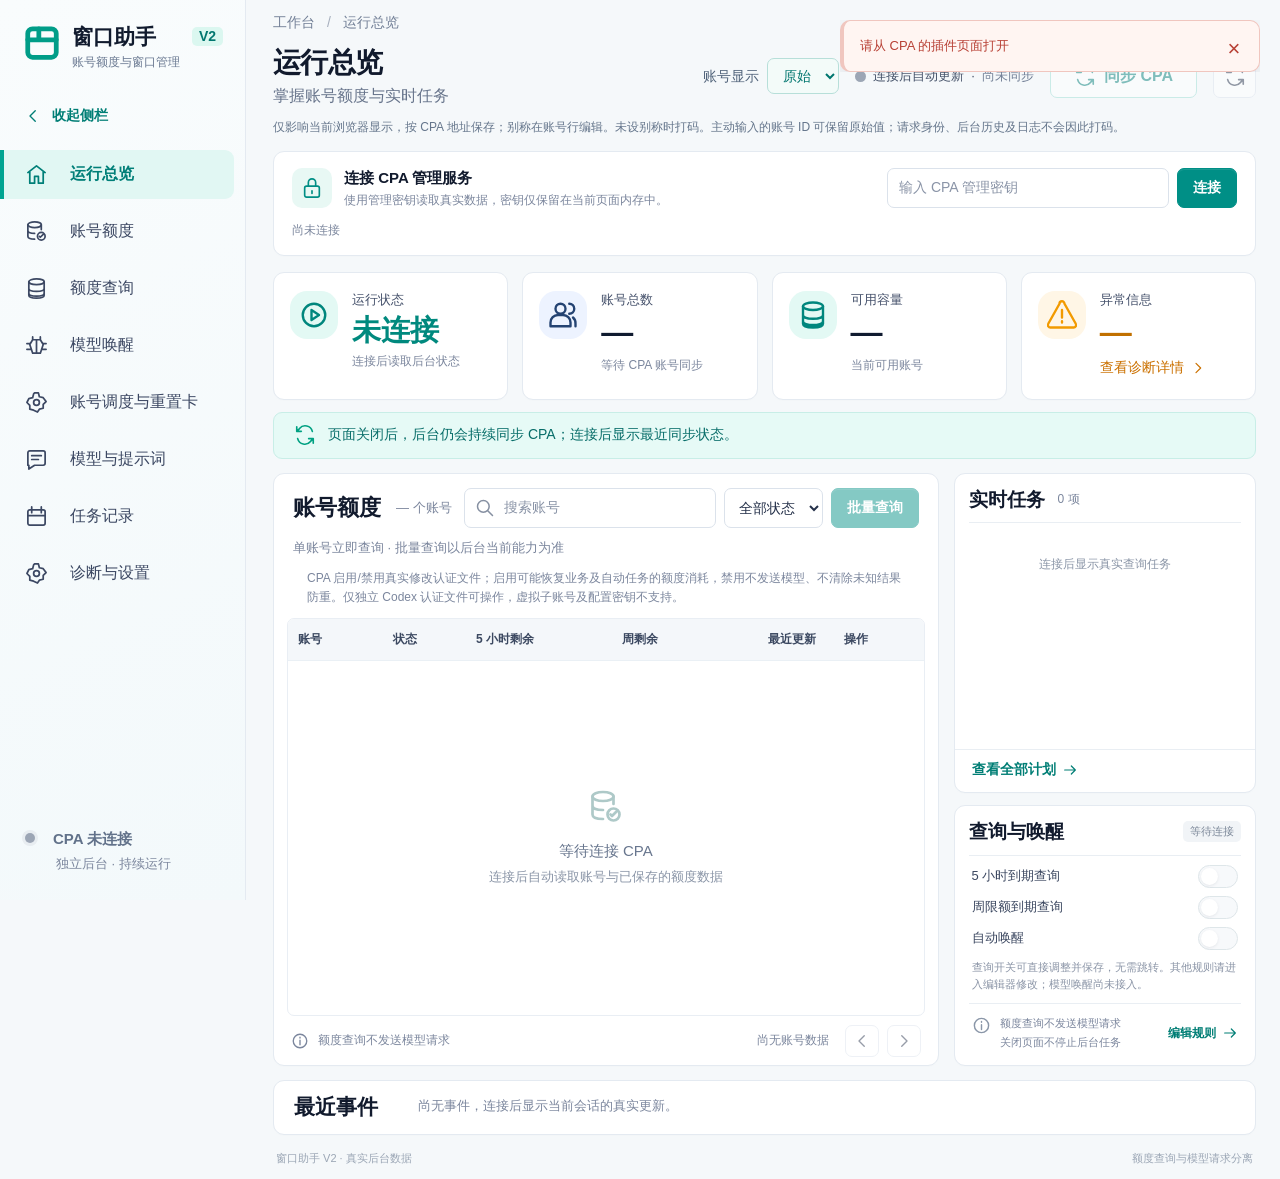
==== internal/v2/daemon/web/index.html @ c001eaed "fix(client): inject project headers on launcher use without config detection" ====
<!doctype html>
<html lang="zh-CN">
<head>
  <meta charset="utf-8">
  <meta name="viewport" content="width=device-width, initial-scale=1">
  <meta name="color-scheme" content="light">
  <title>窗口助手 · 运行总览</title>
  <link rel="stylesheet" href="panel.css">
</head>
<body>
  <svg class="icon-definitions" xmlns="http://www.w3.org/2000/svg" aria-hidden="true">
    <symbol id="icon-window" viewBox="0 0 24 24"><rect x="3" y="3" width="18" height="18" rx="3"/><path d="M3 10h18M10 3v7"/></symbol>
    <symbol id="icon-home" viewBox="0 0 24 24"><path d="m3 10 9-7 9 7M5 9v12h5v-7h4v7h5V9"/></symbol>
    <symbol id="icon-accounts" viewBox="0 0 24 24"><ellipse cx="10" cy="5" rx="7" ry="3"/><path d="M3 5v12c0 2 3 3 7 3M3 11c0 2 3 3 7 3M17 5v5"/><circle cx="17" cy="17" r="4"/><path d="m15 17 1 1 3-3"/></symbol>
    <symbol id="icon-database" viewBox="0 0 24 24"><ellipse cx="12" cy="5" rx="8" ry="3"/><path d="M4 5v14c0 4 16 4 16 0V5M4 12c0 4 16 4 16 0M4 17c0 4 16 4 16 0"/></symbol>
    <symbol id="icon-wake" viewBox="0 0 24 24"><path d="M8 6h8l3 5-3 9H8l-3-9ZM8 6V3m8 3V3M2 10h3m14 0h3M2 16h4m12 0h4M12 6v14"/></symbol>
    <symbol id="icon-message" viewBox="0 0 24 24"><path d="M5 3h14a2 2 0 0 1 2 2v11a2 2 0 0 1-2 2h-9l-6 4v-4H3V5a2 2 0 0 1 2-2ZM7 8h10M7 12h7"/></symbol>
    <symbol id="icon-calendar" viewBox="0 0 24 24"><rect x="3" y="5" width="18" height="16" rx="2"/><path d="M7 2v6m10-6v6M3 11h18"/></symbol>
    <symbol id="icon-settings" viewBox="0 0 24 24"><path d="m9 3 1-1h4l1 4 4 1 3 4-3 3v4l-4 1-2 3-4-2-4-1v-4l-3-3 2-4 4-1Z"/><circle cx="12" cy="12" r="3"/></symbol>
    <symbol id="icon-refresh" viewBox="0 0 24 24"><path d="M20 8a8 8 0 0 0-14-3L3 8m0-5v5h5M4 16a8 8 0 0 0 14 3l3-3m0 5v-5h-5"/></symbol>
    <symbol id="icon-play" viewBox="0 0 24 24"><circle cx="12" cy="12" r="9"/><path d="m10 8 6 4-6 4Z"/></symbol>
    <symbol id="icon-users" viewBox="0 0 24 24"><circle cx="10" cy="7" r="4"/><path d="M2 21v-3a6 6 0 0 1 6-6h4a6 6 0 0 1 6 6v3ZM17 3a4 4 0 0 1 0 8m3 3a6 6 0 0 1 2 5v2"/></symbol>
    <symbol id="icon-warning" viewBox="0 0 24 24"><path d="m10 3-9 16a2 2 0 0 0 2 3h18a2 2 0 0 0 2-3L14 3a2 2 0 0 0-4 0Z"/><path d="M12 8v6m0 3v1"/></symbol>
    <symbol id="icon-info" viewBox="0 0 24 24"><circle cx="12" cy="12" r="9"/><path d="M12 11v6m0-10v1"/></symbol>
    <symbol id="icon-search" viewBox="0 0 24 24"><circle cx="10" cy="10" r="7"/><path d="m15 15 6 6"/></symbol>
    <symbol id="icon-arrow" viewBox="0 0 24 24"><path d="M4 12h16m-6-6 6 6-6 6"/></symbol>
    <symbol id="icon-chevron" viewBox="0 0 24 24"><path d="m9 5 7 7-7 7"/></symbol>
    <symbol id="icon-lock" viewBox="0 0 24 24"><rect x="4" y="10" width="16" height="12" rx="2"/><path d="M8 10V6a4 4 0 0 1 8 0v4m-4 5v3"/></symbol>
  </svg>

  <aside id="app-sidebar" class="sidebar" aria-label="主导航" data-collapsed="false">
    <a class="brand" href="#" data-page="overview" aria-label="窗口助手首页">
      <svg class="brand-icon icon" aria-hidden="true"><use href="#icon-window"/></svg>
      <span class="brand-copy"><span class="brand-name">窗口助手 <span class="version">V2</span></span><span class="brand-caption">账号额度与窗口管理</span></span>
    </a>
    <div class="sidebar-toggle-row"><button type="button" id="sidebar-toggle" class="text-button sidebar-toggle" aria-expanded="true" aria-controls="primary-navigation" aria-label="收起侧栏" title="收起侧栏"><svg class="icon" aria-hidden="true"><use href="#icon-chevron"/></svg><span id="sidebar-toggle-label" class="sidebar-toggle-label">收起侧栏</span></button></div>
    <nav id="primary-navigation" class="navigation" aria-label="功能页面">
      <button type="button" class="nav-item active" data-page="overview" aria-current="page"><svg class="icon" aria-hidden="true"><use href="#icon-home"/></svg><span>运行总览</span></button>
      <button type="button" class="nav-item" data-page="accounts"><svg class="icon" aria-hidden="true"><use href="#icon-accounts"/></svg><span>账号额度</span></button>
      <button type="button" class="nav-item" data-page="query"><svg class="icon" aria-hidden="true"><use href="#icon-database"/></svg><span>额度查询</span></button>
      <button type="button" class="nav-item" data-page="wake"><svg class="icon" aria-hidden="true"><use href="#icon-wake"/></svg><span>模型唤醒</span></button>
      <button type="button" class="nav-item" data-page="scheduling"><svg class="icon" aria-hidden="true"><use href="#icon-settings"/></svg><span>账号调度与重置卡</span></button>
      <button type="button" class="nav-item" data-page="models"><svg class="icon" aria-hidden="true"><use href="#icon-message"/></svg><span>模型与提示词</span></button>
      <button type="button" class="nav-item" data-page="history"><svg class="icon" aria-hidden="true"><use href="#icon-calendar"/></svg><span>任务记录</span></button>
      <button type="button" class="nav-item" data-page="diagnostics"><svg class="icon" aria-hidden="true"><use href="#icon-settings"/></svg><span>诊断与设置</span></button>
    </nav>
    <div class="sidebar-footer">
      <div class="sidebar-status"><span class="status-dot" aria-hidden="true"></span><strong id="sidebar-connection">CPA 未连接</strong></div>
      <p>独立后台 · 持续运行</p>
      <button type="button" id="disconnect" class="text-button disconnect-button" hidden>断开连接</button>
    </div>
  </aside>

  <main class="main-content">
    <div class="breadcrumb">工作台 <span aria-hidden="true">/</span> <span id="breadcrumb">运行总览</span></div>
    <header class="page-header">
      <div><h1 id="page-title">运行总览</h1><p id="page-description">掌握账号额度与实时任务</p></div>
      <div class="header-actions">
        <div class="display-control"><label for="display-mode">账号显示</label><select id="display-mode" aria-describedby="display-help"><option value="original">原始</option><option value="masked">打码</option><option value="alias">别称</option></select></div>
        <div class="auto-update" role="status" aria-live="polite"><span class="status-dot" aria-hidden="true"></span><span id="auto-status">连接后自动更新</span><span class="update-separator" aria-hidden="true">·</span><time id="last-updated">尚未同步</time></div>
        <button type="button" id="sync" class="button button-outline" disabled><svg class="icon" aria-hidden="true"><use href="#icon-refresh"/></svg>同步 CPA</button>
        <button type="button" id="refresh" class="button button-icon" aria-label="刷新页面数据" title="刷新页面数据" disabled><svg class="icon" aria-hidden="true"><use href="#icon-refresh"/></svg></button>
      </div>
    </header>
    <p id="display-help" class="display-help">仅影响当前浏览器显示，按 CPA 地址保存；别称在账号行编辑。未设别称时打码。主动输入的账号 ID 可保留原始值；请求身份、后台历史及日志不会因此打码。</p>

    <section id="login-section" class="login-card card" aria-labelledby="login-title">
      <div class="login-intro"><span class="login-icon"><svg class="icon" aria-hidden="true"><use href="#icon-lock"/></svg></span><div><h2 id="login-title">连接 CPA 管理服务</h2><p>使用管理密钥读取真实数据，密钥仅保留在当前页面内存中。</p></div></div>
      <div class="login-controls"><label for="key" class="sr-only">CPA 管理密钥</label><input id="key" type="password" autocomplete="off" spellcheck="false" placeholder="输入 CPA 管理密钥"><button type="button" id="connect" class="button button-primary">连接</button></div>
      <p id="connection" class="connection-message" role="status">尚未连接</p>
    </section>
    <p id="error" class="feedback feedback-error" role="alert" hidden></p>
    <p id="notice" class="feedback feedback-notice" role="status" hidden></p>

    <section data-view="overview" aria-label="运行总览">
      <div class="metrics">
        <article class="metric-card card"><span class="metric-icon teal"><svg class="icon" aria-hidden="true"><use href="#icon-play"/></svg></span><div class="metric-copy"><h2>运行状态</h2><strong id="metric-status" class="metric-value metric-state">未连接</strong><p id="metric-status-detail">连接后读取后台状态</p></div></article>
        <article class="metric-card card"><span class="metric-icon blue"><svg class="icon" aria-hidden="true"><use href="#icon-users"/></svg></span><div class="metric-copy"><h2>账号总数</h2><strong id="metric-total" class="metric-value">—</strong><p id="metric-total-detail">等待 CPA 账号同步</p></div></article>
        <article class="metric-card card" title="仅统计5分钟内核实的可用窗口；未知或过期证据不计入"><span class="metric-icon teal"><svg class="icon" aria-hidden="true"><use href="#icon-database"/></svg></span><div class="metric-copy"><h2>可用容量</h2><strong id="metric-capacity" class="metric-value">—</strong><p id="metric-capacity-detail">当前可用账号</p></div></article>
        <article class="metric-card card"><span class="metric-icon amber"><svg class="icon" aria-hidden="true"><use href="#icon-warning"/></svg></span><div class="metric-copy"><h2>异常信息</h2><strong id="metric-errors" class="metric-value">—</strong><button type="button" class="text-button diagnostic-link" data-page="diagnostics"><span id="metric-errors-detail">查看诊断详情</span><svg class="icon" aria-hidden="true"><use href="#icon-chevron"/></svg></button></div></article>
      </div>
      <div class="inventory-banner"><svg class="icon" aria-hidden="true"><use href="#icon-refresh"/></svg><p id="inventory" role="status">页面关闭后，后台仍会持续同步 CPA；连接后显示最近同步状态。</p></div>
      <div class="overview-grid">
        <div id="overview-account-slot" class="account-slot">
          <section id="account-card" class="account-card card" aria-labelledby="accounts-title">
            <div class="account-toolbar"><div class="account-heading"><h2 id="accounts-title">账号额度</h2><span id="accounts-count" class="muted">— 个账号</span></div><div class="account-actions"><div class="search-field"><svg class="icon" aria-hidden="true"><use href="#icon-search"/></svg><label for="accounts-search" class="sr-only">搜索账号</label><input id="accounts-search" type="search" placeholder="搜索账号" autocomplete="off"></div><label for="accounts-filter" class="sr-only">筛选账号状态</label><select id="accounts-filter"><option value="all">全部状态</option><option value="available">正常</option><option value="disabled">手动禁用</option><option value="unavailable">暂不可用</option><option value="quota_exhausted">额度耗尽</option><option value="quota_restricted">额度受限</option><option value="attention">需要关注</option></select><button type="button" id="query" class="button button-primary" disabled>批量查询</button></div></div>
            <p id="account-query-note" class="section-description">单账号立即查询 · 批量查询以后台当前能力为准</p>
            <p class="field-help account-status-help">CPA 启用/禁用真实修改认证文件；启用可能恢复业务及自动任务的额度消耗，禁用不发送模型、不清除未知结果防重。仅独立 Codex 认证文件可操作，虚拟子账号及配置密钥不支持。</p>
            <div class="table-scroll" tabindex="0" role="region" aria-label="账号额度表格，可横向滚动">
              <table class="accounts-table"><thead><tr><th scope="col">账号</th><th scope="col">状态</th><th scope="col">5 小时剩余</th><th scope="col">周剩余</th><th scope="col">最近更新</th><th scope="col">操作</th></tr></thead><tbody id="accounts"><tr><td class="empty-state" colspan="6"><svg class="icon empty-icon" aria-hidden="true"><use href="#icon-accounts"/></svg><strong>等待连接 CPA</strong><span>连接后自动读取账号与已保存的额度数据</span></td></tr></tbody></table>
            </div>
            <footer class="account-footer"><p><svg class="icon" aria-hidden="true"><use href="#icon-info"/></svg>额度查询不发送模型请求</p><div class="pagination"><span id="accounts-page-info">尚无账号数据</span><button type="button" id="more" class="button button-small" hidden>加载更多</button><button type="button" id="previous" class="button button-icon button-small" aria-label="上一页" disabled><svg class="icon flip" aria-hidden="true"><use href="#icon-chevron"/></svg></button><button type="button" id="next" class="button button-icon button-small" aria-label="下一页" disabled><svg class="icon" aria-hidden="true"><use href="#icon-chevron"/></svg></button></div></footer>
          </section>
        </div>
        <div class="overview-aside">
          <section class="tasks-card card" aria-labelledby="tasks-title"><div class="card-heading"><h2 id="tasks-title">实时任务</h2><span id="tasks-count" class="muted">0 项</span></div><div id="tasks" class="task-list" aria-live="polite"><p class="empty-state">连接后显示真实查询任务</p></div><div class="card-bottom"><button type="button" class="text-button" data-page="history">查看全部计划<svg class="icon" aria-hidden="true"><use href="#icon-arrow"/></svg></button></div></section>
          <section class="rules-card card" aria-labelledby="rules-title"><div class="card-heading"><h2 id="rules-title">查询与唤醒</h2><span id="rules-status" class="planned-badge">等待连接</span></div><div class="switch-list"><label class="switch-row" for="five-hour-query"><span>5 小时到期查询</span><input id="five-hour-query" class="switch" type="checkbox" role="switch" aria-describedby="feature-note rules-message" disabled></label><label class="switch-row" for="weekly-query"><span>周限额到期查询</span><input id="weekly-query" class="switch" type="checkbox" role="switch" aria-describedby="feature-note rules-message" disabled></label><label class="switch-row" for="auto-wake"><span>自动唤醒</span><input id="auto-wake" class="switch" type="checkbox" role="switch" aria-describedby="feature-note wake-overview-message" disabled></label></div><label id="wake-overview-consent-row" class="wake-consent" for="wake-overview-consent" hidden><input id="wake-overview-consent" type="checkbox" disabled><span>我确认开启自动唤醒，后台按已保存规则执行，可能持续消耗模型额度。</span></label><p id="wake-overview-message" class="field-help" role="status" hidden></p><button id="wake-overview-reload" class="text-button" type="button" hidden disabled>重新读取唤醒设置</button><p id="feature-note" class="feature-note">查询开关可直接调整并保存，无需跳转。其他规则请进入编辑器修改；模型唤醒尚未接入。</p><p id="rules-message" class="field-help" role="status" hidden></p><button type="button" id="rules-reload" class="text-button" hidden>重新读取后台设置</button><div class="rule-summary"><svg class="icon" aria-hidden="true"><use href="#icon-info"/></svg><p>额度查询不发送模型请求<br>关闭页面不停止后台任务</p><button type="button" id="edit-rules" class="text-button" data-page="query">编辑规则<svg class="icon" aria-hidden="true"><use href="#icon-arrow"/></svg></button></div></section>
        </div>
      </div>
      <section class="recent-card card" aria-labelledby="recent-title"><h2 id="recent-title">最近事件</h2><div id="recent-events" class="event-list" aria-live="polite"><p class="muted">尚无事件，连接后显示当前会话的真实更新。</p></div></section>
    </section>

    <section data-view="accounts" aria-label="账号额度" hidden><div id="accounts-page-slot" class="account-slot"></div></section>

    <section data-view="query" aria-label="额度查询" hidden>
      <div class="detail-grid"><section class="card detail-card" aria-labelledby="single-query-title"><div class="card-heading"><h2 id="single-query-title">手动查询</h2><span class="status-badge available">不发送模型请求</span></div><p class="section-description">指定账号立即查询，也可在账号列表中逐个操作。</p><label for="account" class="field-label">账号 ID</label><div class="input-row"><input id="account" type="text" placeholder="输入 CPA 中的完整账号 ID" autocomplete="off" aria-describedby="single-query-help"><button type="button" id="query-single" class="button button-primary" disabled>立即查询</button></div><p id="single-query-help" class="field-help">手动单账号查询不添加随机延迟，可提前执行该账号的排队查询，不解除账号禁用。</p><div class="query-batch"><div><h3>手动批量查询</h3><p id="batch-query-note" class="muted">执行方式以当前后台能力及任务反馈为准。</p></div><button type="button" class="button button-outline" data-action="batch" disabled>批量查询</button></div><div class="job-status"><h3>查询进度</h3><p id="job" role="status">尚无任务</p></div><p class="info-note"><svg class="icon" aria-hidden="true"><use href="#icon-info"/></svg>页面自动更新只读取后台数据，不额外发起额度查询。随机期限由后台生成并持久保存。</p></section>
      <section class="card detail-card settings-card" aria-labelledby="automatic-query-title">
        <div class="card-heading"><h2 id="automatic-query-title">额度查询设置</h2><span id="settings-status" class="planned-badge">等待连接</span></div>
        <p class="section-description">定期和到期查询独立开关。自动查询与手动批量查询按账号随机延迟，单账号查询立即执行。</p>
        <form id="query-settings-form" novalidate>
          <fieldset id="settings-fields" disabled>
            <legend class="sr-only">自动查询与随机延迟</legend>
            <div class="settings-switches">
              <label class="switch-row" for="settings-automatic"><span>定期自动查询</span><input id="settings-automatic" class="switch" type="checkbox" role="switch"></label>
              <label class="switch-row" for="settings-five-hour"><span>5 小时到期查询</span><input id="settings-five-hour" class="switch" type="checkbox" role="switch"></label>
              <label class="switch-row" for="settings-weekly"><span>周限额到期查询</span><input id="settings-weekly" class="switch" type="checkbox" role="switch"></label>
            </div>
            <div class="settings-grid">
              <div><label for="settings-interval" class="field-label">定期查询间隔（秒）</label><input id="settings-interval" type="number" min="30" max="3600" step="1" aria-describedby="settings-validation"><p class="field-help">30–3600 秒</p></div>
              <div><label for="settings-timezone" class="field-label">时区</label><input id="settings-timezone" type="text" placeholder="Asia/Shanghai" autocomplete="off" spellcheck="false" aria-describedby="settings-validation"><p class="field-help">IANA 时区，排除时段按此计算</p></div>
              <div><label for="settings-delay-min" class="field-label">最小随机延迟（秒）</label><input id="settings-delay-min" type="number" min="0" max="86400" step="1" aria-describedby="settings-validation"></div>
              <div><label for="settings-delay-max" class="field-label">最大随机延迟（秒）</label><input id="settings-delay-max" type="number" min="0" max="86400" step="1" aria-describedby="settings-validation"></div>
              <div class="settings-wide"><label for="settings-excluded" class="field-label">排除时段</label><input id="settings-excluded" type="text" placeholder="00:00-08:00, 12:00-13:00" autocomplete="off" spellcheck="false" aria-describedby="settings-excluded-help settings-validation"><p id="settings-excluded-help" class="field-help">HH:mm-HH:mm，英文逗号分隔；支持跨夜及结束时间 24:00。不可重叠，留空表示不排除。</p></div>
            </div>
          </fieldset>
          <p id="settings-validation" class="settings-validation" role="alert" hidden></p>
          <p id="settings-conflict" class="settings-conflict" role="alert" hidden>后台设置已变化。草稿已保留，请重新加载并丢弃草稿后再编辑，避免覆盖其他修改。</p>
          <div class="settings-preview"><h3>保存前差异预览</h3><div id="settings-diff" aria-live="polite">连接后读取已保存设置</div></div>
          <p id="settings-message" class="field-help" role="status">打开页面和修改草稿不会写入后台。</p>
          <div class="settings-actions"><button id="settings-save" class="button button-primary" type="submit" disabled>保存并应用</button><button id="settings-reload" class="button button-outline" type="button" disabled>重新加载并丢弃草稿</button></div>
        </form>
      </section></div>
    </section>

    <section data-view="wake" aria-label="模型唤醒" hidden>
      <div class="detail-grid wake-layout">
        <section class="card detail-card" aria-labelledby="wake-rules-title">
          <div class="card-heading"><h2 id="wake-rules-title">后台唤醒规则</h2><span id="wake-settings-status" class="planned-badge" role="status">等待连接</span></div>
          <p class="section-description">自动唤醒仅支持 Codex。执行前查询额度并核实身份，活动窗口或未知证据会阻止重复调用；周重置不受普通允许时段与容量限制。启动时按账号随机分散，日常五小时重置结合业务需求实时判断。</p>
          <form id="wake-settings-form" novalidate>
            <fieldset id="wake-settings-fields" disabled><legend class="sr-only">自动模型唤醒设置</legend>
              <div class="settings-switches">
                <label class="switch-row" for="wake-enabled"><span>启用后台自动唤醒</span><input id="wake-enabled" class="switch" type="checkbox" role="switch"></label>
                <label class="switch-row" for="wake-five-hour"><span>五小时重置唤醒</span><input id="wake-five-hour" class="switch" type="checkbox" role="switch"></label>
                <label class="switch-row" for="wake-weekly"><span>周额度重置唤醒</span><input id="wake-weekly" class="switch" type="checkbox" role="switch"></label>
                <label class="switch-row" for="wake-daily"><span>每日容量准备</span><input id="wake-daily" class="switch" type="checkbox" role="switch"></label>
              </div>
              <div class="settings-grid">
                <div><label for="wake-timezone" class="field-label">规则时区</label><input id="wake-timezone" type="text" placeholder="Asia/Shanghai" autocomplete="off"></div>
                <div><label for="wake-per-user" class="field-label">每用户所需账号数</label><input id="wake-per-user" type="number" min="0" max="100" step="any"><p class="field-help">0–100，可含小数；由后台结合业务需求计算。</p></div>
                <div><label for="wake-delay-min" class="field-label">最小启动随机延迟（秒）</label><input id="wake-delay-min" type="number" min="0" max="86400" step="1"></div>
                <div><label for="wake-delay-max" class="field-label">最大启动随机延迟（秒）</label><input id="wake-delay-max" type="number" min="0" max="86400" step="1"></div>
                <div class="settings-wide"><label for="wake-allowed" class="field-label">普通唤醒允许时段</label><input id="wake-allowed" type="text" placeholder="08:00-23:00"><p class="field-help">英文逗号分隔，支持跨夜及结束 24:00，不可重叠；留空表示全天。周重置不受此限制。</p></div>
                <div><label for="wake-max-accounts" class="field-label">普通容量账号上限</label><input id="wake-max-accounts" type="number" min="1" max="10000" step="1"></div>
                <div><label for="wake-daily-target" class="field-label">每日准备目标容量</label><input id="wake-daily-target" type="number" min="0" max="10000" step="1"><p class="field-help">0 至账号上限，由后台检查缺口。</p></div>
                <div class="settings-wide"><label for="wake-daily-window" class="field-label">每日准备窗口</label><input id="wake-daily-window" type="text" placeholder="09:00-09:10"><p class="field-help">按规则时区的同日时段，不可跨夜。</p></div>
              </div>
            </fieldset>
            <p id="wake-settings-validation" class="settings-validation" role="alert" hidden></p>
            <div id="wake-settings-conflict" class="settings-conflict" role="status" hidden>后台配置已变化或保存结果待核实。草稿保留；请显式重新读取后再保存。</div>
            <div class="settings-diff"><h3>待保存变更</h3><div id="wake-settings-diff"></div></div>
            <label id="wake-settings-consent-row" class="wake-consent" for="wake-settings-consent" hidden><input id="wake-settings-consent" type="checkbox" disabled><span>我确认开启后的后台唤醒可能持续消耗账号模型额度，关闭网页不会停止执行。</span></label>
            <p class="field-help">保存规则不直接提交模型请求；开启后授权后台按规则运行。模型和唤醒提示词使用“模型与提示词”中独立保存的配置，不会顺带保存其他页面草稿。</p>
            <div class="settings-actions"><button id="wake-settings-save" class="button button-primary" type="submit" disabled>保存唤醒规则</button><button id="wake-settings-reload" class="button button-outline" type="button" disabled>重新读取并丢弃草稿</button></div>
            <p id="wake-settings-message" class="field-help" role="status">连接后读取后台设置；自动规则默认关闭。</p>
          </form>
        </section>
        <div class="wake-side">
          <section class="card detail-card" aria-labelledby="manual-wake-title">
            <div class="card-heading"><h2 id="manual-wake-title">手动唤醒单账号</h2><span id="wake-manual-status" class="planned-badge" role="status">等待连接</span></div>
            <p class="section-description">仅指定 Codex 账号。后台先查询额度、核实活动窗口与并发占用；符合条件才发送模型请求。账号禁用、证据未知或已有活动窗口会阻止发送，不会绕过保护。</p>
            <form id="wake-manual-form" novalidate><fieldset id="wake-manual-fields" disabled><legend class="sr-only">手动模型唤醒</legend><label for="wake-account" class="field-label">Codex 账号 ID</label><input id="wake-account" type="text" autocomplete="off" placeholder="输入 CPA 中的完整 Codex 账号 ID"><label class="wake-consent" for="wake-manual-consent"><input id="wake-manual-consent" type="checkbox"><span>我确认唤醒此账号，符合条件时可能消耗一次模型请求额度。</span></label></fieldset>
              <div class="model-tools"><button id="wake-manual-submit" class="button button-primary" type="submit" disabled>确认并唤醒</button><button id="wake-manual-verify" class="button button-outline" type="button" hidden disabled>核实同一唤醒任务</button></div><p id="wake-manual-message" class="field-help" role="status">不会在打开页面、读取状态或点击刷新时自动提交手动唤醒。</p>
            </form>
          </section>
          <section class="card detail-card" aria-labelledby="wake-history-title"><div class="card-heading"><h2 id="wake-history-title">唤醒计划与历史</h2><button id="wake-history-refresh" class="text-button" type="button" disabled>刷新唤醒历史</button></div><p id="wake-history-message" class="field-help" role="status">连接后仅读取后台任务。</p><div id="wake-history" class="wake-history" aria-live="polite"></div></section>
        </div>
      </div>
    </section>
    <section data-view="scheduling" aria-label="账号调度与重置卡" hidden>
      <div class="scheduling-layout">
        <form id="scheduling-form" novalidate>
          <fieldset id="scheduling-fields" class="scheduling-settings" disabled><legend class="sr-only">调度与重置卡规则</legend>
            <section class="card detail-card scheduling-card" aria-labelledby="routing-title">
              <div class="card-heading"><h2 id="routing-title">业务账号调度</h2><span id="routing-status" class="planned-badge">尚未读取</span></div>
              <p class="section-description">按项目选择首选账号，已有会话优先保持账号。项目偏好与重置时间用于首次分配和失效后的重选。</p>
              <div class="scheduling-switches">
              <label class="switch-row"><span>启用业务账号调度</span><input id="routing-enabled" class="switch" type="checkbox"></label>
              <label class="switch-row"><span>优先使用临近重置的账号</span><input id="routing-reset" class="switch" type="checkbox"></label>
              <label class="switch-row"><span>子代理继承父会话账号</span><input id="routing-subagent" class="switch" type="checkbox"></label>
              </div>
              <p class="field-help">在下方“项目目录与账号匹配”中维护项目、客户端目录和首选账号。匹配是新会话的软偏好，首选账号不可用时可回退。</p>
              <details id="routing-advanced" class="scheduling-advanced"><summary>并发、额度与会话设置</summary>
              <div class="settings-grid">
                <div><label class="field-label" for="routing-cap">单账号并发上限</label><input id="routing-cap" type="number" min="1" max="128" required></div>
                <div><label class="field-label" for="routing-age">额度最长有效时间（秒）</label><input id="routing-age" type="number" min="5" max="3600" required></div>
                <div><label class="field-label" for="routing-session">会话空闲失效时间（秒）</label><input id="routing-session" type="number" min="1" max="86400" required></div>
              </div>
              <label class="field-label" for="routing-rebind">失败后的重绑定条件</label>
              <select id="routing-rebind"><option value="quota">额度耗尽或认证失效时重绑定</option><option value="any">额度、认证或临时上游故障时重绑定</option></select>
              <p class="field-help">插件调度开启后统一管理主会话、子代理和分支绑定。临时故障默认只为本次请求回退，保留原绑定；子代理失败不修改父会话。绑定账号并发满时返回繁忙。绑定仅保存在接入层内存，CPA 重启后重新分配。</p>
              </details>
            </section>
            <section class="card detail-card scheduling-card" aria-labelledby="cards-title">
              <div class="card-heading"><h2 id="cards-title">官方赠送重置卡</h2><span id="cards-status" class="planned-badge">尚未读取</span></div>
              <p class="section-description">额度查询可同步卡片数量。查询到期详情及自动使用需要后台安装支持此协议的 Codex CLI。</p>
              <div class="scheduling-switches">
              <label class="switch-row"><span>后台查询重置卡详情</span><input id="cards-enabled" class="switch" type="checkbox"></label>
              <label class="switch-row"><span>到期前自动使用</span><input id="cards-auto" class="switch" type="checkbox" aria-describedby="cards-dependency" disabled></label>
              </div>
              <p id="cards-dependency" class="field-help">先开启详情查询，才能自动使用；关闭详情查询会同时关闭自动使用。</p>
              <p class="info-note">自动使用会兑换账号已有的赠送重置卡，优先使用最早到期的一张。未知到期时间不自动兑换；关闭网页后后台继续执行。</p>
              <details id="cards-advanced" class="scheduling-advanced"><summary>查询间隔与兑换条件</summary>
              <div class="settings-grid">
                <div><label class="field-label" for="cards-poll">单账号查询间隔（秒）</label><input id="cards-poll" type="number" min="60" max="86400" required></div>
                <div><label class="field-label" for="cards-expiry">提前关注到期卡（秒）</label><input id="cards-expiry" type="number" min="60" max="2592000" required></div>
                <div><label class="field-label" for="cards-force">最晚尝试兑换距到期（秒）</label><input id="cards-force" type="number" min="1" max="2592000" required></div>
                <div><label class="field-label" for="cards-used">通常兑换所需已用比例（%）</label><input id="cards-used" type="number" min="1" max="100" required></div>
              </div>
              <p class="field-help">例如：900 秒为 15 分钟，86400 秒为 1 天。最晚尝试兑换的提前量不能大于关注到期卡的时间范围。</p>
              </details>
            </section>
            <section class="card detail-card routing-matcher" aria-labelledby="routing-matcher-title">
              <div class="card-heading"><h2 id="routing-matcher-title">项目目录与账号匹配</h2><button id="routing-project-add" class="button button-primary" type="button">新增项目</button></div>
              <p class="field-help">目录属于运行 Codex 的电脑。同一项目可填写多个目录，子目录按最长路径匹配；账号列表来自 CPA 已同步的 Codex 账号。</p>
              <div class="routing-map-tools"><button id="routing-map-import" class="button button-outline" type="button">导入目录清单</button><input id="routing-map-file" type="file" accept=".json,application/json" hidden><button id="routing-map-export" class="button button-outline" type="button">下载目录映射</button><span id="routing-map-message" class="field-help" role="status">可导入现有 projects.json，匹配完成后保存设置。</span></div>
              <div class="routing-match-grid">
                <div class="routing-project-pane"><h3>项目与客户端目录</h3><div id="routing-project-list" class="routing-project-list"></div></div>
                <section class="routing-account-pane" aria-labelledby="routing-account-title">
                  <div class="routing-account-heading"><h3 id="routing-account-title" tabindex="-1">选择项目后匹配账号</h3><button id="routing-accounts-refresh" class="text-button" type="button">刷新账号</button></div>
                  <div class="routing-account-filters"><label class="sr-only" for="routing-account-search">搜索账号 ID 或完整别称</label><input id="routing-account-search" type="search" placeholder="搜索账号 ID 或完整别称" autocomplete="off"><label class="sr-only" for="routing-account-status">账号状态</label><select id="routing-account-status"><option value="all">全部状态</option><option value="available">正常</option><option value="disabled">手动禁用</option><option value="unavailable">暂不可用</option><option value="attention">异常与待确认</option></select></div>
                  <p id="routing-accounts-message" class="field-help" role="status">连接后只读加载账号，不查询上游额度。</p><div id="routing-account-list" class="routing-account-list"></div>
                  <div class="reset-footer"><p id="routing-account-page" class="field-help" role="status">尚未读取</p><div class="pagination"><button id="routing-account-previous" class="button button-outline" type="button" disabled>上一页</button><button id="routing-account-next" class="button button-outline" type="button" disabled>下一页</button></div></div>
                </section>
              </div>
              <details id="routing-text-editor" class="scheduling-advanced"><summary>按文本编辑项目偏好</summary><label class="field-label" for="routing-projects">项目首选账号</label><textarea id="routing-projects" rows="3" placeholder="project-a = account-1, account-2"></textarea><p class="field-help">每行“项目标识 = 账号 ID, 账号 ID”。同名项目保留目录；删除或重命名项目会移除对应目录映射。</p></details>
              <details class="scheduling-advanced"><summary>在客户端使用目录映射</summary><p class="field-help">将下载的 projects.json 放到运行 Codex 的电脑的 ~/.config/cwr/projects.json，再在项目目录运行配套启动器（Python 3.10+）。通过启动器运行时添加项目请求头设置，直接运行 codex 则不额外添加。--provider 填写本次实际使用的提供商 ID，默认 cpa；启动器不检测配置或切换提供商。新增匹配须先保存后台设置，客户端再使用新映射。</p><pre class="routing-command">python3 /path/to/cwr-codex.py --provider cpa</pre></details>
            </section>
          </fieldset>
          <div class="card scheduling-actions">
            <div><p id="scheduling-message" class="field-help" role="status">连接后读取设置，新增功能默认关闭。</p><p id="scheduling-validation" class="settings-validation" role="alert" hidden></p></div>
            <div class="settings-actions"><button id="scheduling-save" class="button button-primary" type="submit" disabled>保存并应用全部设置</button><button id="scheduling-verify" class="button button-outline" type="button" hidden disabled>只读核实，保留草稿</button><button id="scheduling-reload" class="text-button" type="button" disabled>重新读取并丢弃草稿</button></div>
          </div>
        </form>
        <section class="card detail-card reset-records" aria-labelledby="reset-records-title">
          <div class="card-heading"><h2 id="reset-records-title">重置卡与兑换记录</h2><button id="reset-refresh" class="text-button" type="button" disabled>刷新记录</button></div>
          <p class="field-help">展示已观测的账号及最近 100 条以内的兑换记录。刷新只读取后台记录，不查询上游、不兑换卡片。</p>
          <div class="reset-toolbar">
            <div class="reset-tabs" role="group" aria-label="记录类型"><button id="reset-tab-cards" type="button" aria-pressed="true">卡片概况</button><button id="reset-tab-attempts" type="button" aria-pressed="false">兑换记录</button></div>
            <label class="sr-only" for="reset-search">搜索账号或卡片标识</label><input id="reset-search" type="search" placeholder="搜索账号或卡片标识" autocomplete="off">
            <label class="reset-attention"><input id="reset-attention" type="checkbox">仅看需关注</label>
          </div>
          <div id="reset-cards-list" class="reset-record-list">尚未读取</div><div id="reset-attempts-list" class="reset-record-list" hidden>尚未读取</div>
          <div class="reset-footer"><p id="reset-page-summary" class="field-help" role="status">连接后读取记录</p><div class="pagination"><button id="reset-previous" class="button button-outline" type="button" disabled>上一页</button><button id="reset-next" class="button button-outline" type="button" disabled>下一页</button></div></div>
        </section>
      </div>
    </section>

    <section data-view="models" aria-label="模型与提示词" hidden>
      <div class="model-layout">
        <section class="card detail-card model-settings-card" aria-labelledby="model-title">
          <div class="card-heading"><h2 id="model-title">模型与规则提示词</h2><span id="model-status" class="planned-badge" role="status">等待连接</span></div>
          <p class="section-description">模型与提示词独立保存，唤醒任务使用后台已保存配置，不使用其他页面草稿。可从 CPA 读取指定账号的已注册模型，也可手动填写；目录不代表实时权限验证。</p>
          <div class="generation-directory"><label for="model-catalog-account" class="field-label">读取模型的 Codex 账号 ID</label><input id="model-catalog-account" type="text" list="generation-account-options" placeholder="填写完整 Codex 账号 ID" autocomplete="off"><button id="model-catalog-refresh" class="text-button" type="button" disabled>从 CPA 读取模型</button><p id="model-catalog-status" class="field-help" role="status">按账号读取本地注册目录，不查询额度、不试发模型。</p><datalist id="wake-model-options"></datalist></div>
          <form id="model-settings-form" novalidate>
            <fieldset id="model-fields" disabled>
              <legend class="sr-only">默认配置、规则覆盖与短句策略</legend>
              <div class="model-form-grid">
                <div class="model-wide"><label for="model-default" class="field-label">默认模型</label><input id="model-default" type="text" list="wake-model-options" placeholder="填写实际可用的模型标识，可留空" autocomplete="off" spellcheck="false" aria-describedby="model-validation"><p class="field-help">最多 200 字节，不含空白。留空表示尚未指定模型。</p></div>
                <div class="model-wide"><label for="model-default-prompt" class="field-label">默认提示词</label><textarea id="model-default-prompt" rows="3" aria-describedby="model-validation"></textarea><button id="model-codex-preset" class="text-button" type="button" disabled>填入 Codex 风格编程短问句（仅草稿）</button><p class="field-help">默认提示词不能为空，每个提示词最多 8192 字节。预设不覆盖已保存配置，也不模拟官方客户端身份。</p></div>
                <div><label for="model-five-hour" class="field-label">五小时模型覆盖</label><input id="model-five-hour" type="text" list="wake-model-options" placeholder="留空继承默认模型" autocomplete="off" spellcheck="false" aria-describedby="model-validation"></div>
                <div><label for="model-weekly" class="field-label">周模型覆盖</label><input id="model-weekly" type="text" list="wake-model-options" placeholder="留空继承默认模型" autocomplete="off" spellcheck="false" aria-describedby="model-validation"></div>
                <div><label for="model-five-hour-prompt" class="field-label">五小时提示词覆盖</label><textarea id="model-five-hour-prompt" rows="3" placeholder="留空继承默认提示词" aria-describedby="model-validation"></textarea></div>
                <div><label for="model-weekly-prompt" class="field-label">周提示词覆盖</label><textarea id="model-weekly-prompt" rows="3" placeholder="留空继承默认提示词" aria-describedby="model-validation"></textarea></div>
                <div class="model-wide"><label for="model-prompt-mode" class="field-label">提示词策略</label><select id="model-prompt-mode" aria-describedby="model-mode-help model-validation"><option value="fixed">固定提示词</option><option value="random">随机短句池</option></select><p id="model-mode-help" class="field-help">固定模式按规则继承提示词；随机模式从短句池选一句作为实际提示词，不修改已保存的固定提示词。</p></div>
                <div class="model-wide"><div class="model-phrase-heading"><label for="model-phrases" class="field-label">短句池 · 每行一句</label><span id="model-phrase-count" class="muted">0 / 200 条</span></div><textarea id="model-phrases" rows="6" placeholder="每行一句，空行忽略，首尾空白自动移除" aria-describedby="model-phrases-help model-validation"></textarea><p id="model-phrases-help" class="field-help">最多 200 条，每条最多 512 字节；保存前须去除重复项，随机模式至少保留一句。</p><div class="model-tools"><button id="model-deduplicate" class="button button-small" type="button">去重…</button><button id="model-clear" class="button button-small" type="button">清空…</button><button id="model-export" class="button button-small" type="button">导出为纯文本</button></div></div>
                <div class="model-wide"><label for="model-transfer" class="field-label">纯文本导入 / 导出</label><textarea id="model-transfer" rows="3" placeholder="粘贴纯文本后追加到短句池；导出结果也显示在此，可选择复制。"></textarea><div class="model-tools"><button id="model-import" class="button button-small" type="button">导入并追加到草稿</button></div><p class="field-help">导入不会去重或自动保存；导出不调用模型，也不写入后台。</p></div>
              </div>
              <div id="model-confirmation" class="model-confirmation" hidden><p id="model-confirmation-text"></p><div class="model-tools"><button id="model-confirm-action" class="button button-small" type="button">确认操作</button><button id="model-cancel-action" class="button button-small" type="button">取消</button></div></div>
            </fieldset>
            <p id="model-validation" class="settings-validation" role="alert" hidden></p>
            <p id="model-conflict" class="settings-conflict" role="alert" hidden>后台配置已变化或保存结果未确认。草稿已保留，请明确重新读取并丢弃草稿后再编辑，不会自动重试保存。</p>
            <div class="settings-preview"><h3>保存前差异预览</h3><div id="model-diff" aria-live="polite">进入本页后读取已保存配置。</div></div>
            <p id="model-message" class="field-help" role="status">编辑与预览不会写入后台；请明确保存配置。</p>
            <div class="settings-actions"><button id="model-save" class="button button-primary" type="submit" disabled>保存配置</button><button id="model-reload" class="button button-outline" type="button" disabled>重新读取并丢弃草稿</button></div>
          </form>
        </section>
        <div class="model-side">
          <section class="card detail-card" aria-labelledby="model-preview-title"><div class="card-heading"><h2 id="model-preview-title">本地效果预览</h2><span class="status-badge available">不消耗额度</span></div><p class="section-description">使用当前草稿解析继承与随机短句，不发送模型请求。</p><label for="model-preview-rule" class="field-label">预览规则</label><select id="model-preview-rule"><option value="default">默认配置</option><option value="five_hour">五小时重置</option><option value="weekly">周额度重置</option></select><div class="model-tools"><button id="model-preview" class="button button-outline" type="button" disabled>生成本地预览</button></div><p id="model-preview-result" class="model-preview-result" role="status">尚未预览。</p></section>
          <section class="card detail-card" aria-labelledby="generation-title"><div class="card-heading"><h2 id="generation-title">模型生成候选短句</h2><span id="generation-status" class="planned-badge" role="status">等待连接</span></div><p class="section-description">支持 CPA 的 Codex 与反重力账号。这是明确的模型调用，可能消耗所选账号额度。仅点击生成才会提交，不会自动加入或保存短句池。</p><div class="generation-directory"><button id="generation-refresh-accounts" class="text-button" type="button" disabled>刷新生成账号</button><p id="generation-directory-status" class="field-help" role="status">账号目录仅读取本地 CPA，不调用模型。</p></div><form id="generation-form" novalidate><fieldset id="generation-fields" disabled><legend class="sr-only">生成账号、模型与数量</legend><label for="generation-account" class="field-label">生成账号 ID</label><input id="generation-account" type="text" list="generation-account-options" aria-describedby="generation-account-help" placeholder="选择或输入 CPA 中的完整账号 ID" autocomplete="off"><datalist id="generation-account-options"></datalist><p id="generation-account-help" class="field-help" role="status">请选择生成账号，不会自动切换账号。</p><label for="generation-model" class="field-label">实际模型标识</label><input id="generation-model" type="text" list="generation-model-options" placeholder="填写该账号实际可用的模型" autocomplete="off" spellcheck="false"><p class="field-help">模型须属于所选提供方；不会将 Codex 默认模型自动套用于反重力。</p><datalist id="generation-model-options"></datalist><button id="generation-refresh-models" class="text-button" type="button" disabled>从 CPA 读取该账号模型</button><p id="generation-model-status" class="field-help" role="status">读取本地注册目录，不自动选择或调用模型。</p><button id="generation-use-default" class="text-button" type="button">填入草稿默认模型（请确认归属）</button><label for="generation-prompt" class="field-label">候选生成提示词</label><textarea id="generation-prompt" rows="4" aria-describedby="generation-prompt-help" placeholder="生成简短、自然、适合日常问候的中文短句，避免重复。" disabled></textarea><p id="generation-prompt-help" class="field-help">仅用于手动生成候选，与唤醒提示词独立。保存配置与生成候选是两个独立操作。</p><button id="generation-reset-prompt" class="text-button" type="button" disabled>填入默认生成提示词（仅草稿）</button><label for="generation-count" class="field-label">候选数量</label><input id="generation-count" type="number" min="1" max="20" step="1" value="5"><label class="generation-consent" for="generation-consent"><input id="generation-consent" type="checkbox"><span id="generation-consent-label">我确认发送一次模型请求，可能消耗所选账号额度。</span></label></fieldset><p id="generation-message" class="field-help" role="status">当前后台尚未提供候选生成功能。</p><div class="model-tools"><button id="generation-submit" class="button button-primary" type="submit" disabled>确认并生成候选</button><button id="generation-verify" class="button button-outline" type="button" hidden disabled>核实同一任务</button></div></form><div id="generation-task-details"></div><div id="generation-results" hidden><div class="model-phrase-heading"><h3>候选短句</h3><button id="generation-select-all" class="text-button" type="button">全选</button></div><div id="generation-candidates" class="generation-candidates"></div><button id="generation-apply" class="button button-outline" type="button" disabled>加入短句池草稿</button><p class="field-help">只加入勾选的候选；去重、检查后还需保存配置。</p></div></section>
        </div>
      </div>
    </section>

    <section data-view="history" aria-label="任务记录" hidden>
      <div class="metrics history-metrics">
        <article class="metric-card card"><span class="metric-icon blue"><svg class="icon" aria-hidden="true"><use href="#icon-calendar"/></svg></span><div class="metric-copy"><h2>今日任务</h2><strong id="history-today" class="metric-value">—</strong><p id="history-today-detail">等待后台统计</p></div></article>
        <article class="metric-card card"><span class="metric-icon blue"><svg class="icon" aria-hidden="true"><use href="#icon-play"/></svg></span><div class="metric-copy"><h2>进行中</h2><strong id="history-active" class="metric-value">—</strong><p id="history-active-detail">执行 / 排队</p></div></article>
        <article class="metric-card card"><span class="metric-icon teal"><svg class="icon" aria-hidden="true"><use href="#icon-accounts"/></svg></span><div class="metric-copy"><h2>已完成</h2><strong id="history-completed" class="metric-value">—</strong><p id="history-completed-detail">查询与唤醒执行结果</p></div></article>
        <article class="metric-card card"><span class="metric-icon amber"><svg class="icon" aria-hidden="true"><use href="#icon-warning"/></svg></span><div class="metric-copy"><h2>需关注</h2><strong id="history-attention" class="metric-value">—</strong><p id="history-attention-detail">失败 / 结果未知</p></div></article>
      </div>
      <div class="inventory-banner"><svg class="icon" aria-hidden="true"><use href="#icon-info"/></svg><p>自动任务同样记录：定期查询、5 小时到期、周限额到期、重置唤醒及每日容量准备。关闭页面后，后台继续执行并保存记录。</p></div>
      <div class="history-layout">
        <section class="card history-card" aria-labelledby="history-title">
          <div class="history-heading"><div class="account-heading"><h2 id="history-title">全部任务</h2><span id="history-count" class="muted">— 条</span></div><button id="history-refresh" class="button button-outline button-small" type="button" disabled><svg class="icon" aria-hidden="true"><use href="#icon-refresh"/></svg>刷新记录</button></div>
          <div id="history-tabs" class="history-tabs" role="group" aria-label="任务状态筛选"><button type="button" data-history-status="" aria-pressed="true">全部 <span data-history-count="all">—</span></button><button type="button" data-history-status="running" aria-pressed="false">执行中 <span data-history-count="running">—</span></button><button type="button" data-history-status="queued" aria-pressed="false">排队中 <span data-history-count="queued">—</span></button><button type="button" data-history-status="completed" aria-pressed="false">已完成 <span data-history-count="completed">—</span></button><button type="button" data-history-status="failed" aria-pressed="false">失败 <span data-history-count="failed">—</span></button><button type="button" data-history-status="unknown" aria-pressed="false">结果未知 <span data-history-count="unknown">—</span></button><button type="button" data-history-status="skipped" aria-pressed="false">已跳过 <span data-history-count="skipped">—</span></button><button type="button" data-history-status="cancelled" aria-pressed="false">已取消 <span data-history-count="cancelled">—</span></button></div>
          <div class="history-filters">
            <div class="search-field"><svg class="icon" aria-hidden="true"><use href="#icon-search"/></svg><label class="sr-only" for="history-search">搜索账号或任务 ID</label><input id="history-search" type="search" placeholder="搜索账号 / 任务 ID" autocomplete="off"></div>
            <label for="history-kind" class="sr-only">任务类型</label><select id="history-kind"><option value="">全部类型</option><option value="query">额度查询</option><option value="wake">模型唤醒</option></select>
            <label for="history-source" class="sr-only">任务来源</label><select id="history-source"><option value="">全部来源</option><option value="automatic">自动</option><option value="manual">手动</option></select>
            <label for="history-trigger" class="sr-only">触发规则</label><select id="history-trigger"><option value="">全部触发规则</option><option value="manual_single">单账号查询</option><option value="manual_batch">批量查询</option><option value="periodic">定期查询</option><option value="five_hour_expiry">5 小时到期</option><option value="weekly_expiry">周限额到期</option><option value="initial_sync">启动同步</option><option value="wake_preflight">唤醒前额度核对</option><option value="wake_verification">唤醒后窗口验证</option><option value="manual">手动唤醒</option><option value="five_hour_reset">5 小时重置</option><option value="weekly_reset">周额度重置</option><option value="daily">每日容量准备</option></select>
            <label for="history-date" class="sr-only">记录日期</label><select id="history-date"><option value="all">全部日期</option><option value="today">今天</option><option value="week">近 7 天</option><option value="month">近 30 天</option></select><button id="history-reset" class="text-button" type="button">重置</button>
          </div>
          <p id="history-message" class="history-message muted" role="status">连接后读取后台持久任务记录。</p>
          <div class="table-scroll history-table-scroll" tabindex="0" role="region" aria-label="任务记录表格，可横向滚动"><table class="history-table"><thead><tr><th scope="col">任务 / 账号</th><th scope="col">来源与规则</th><th scope="col">计划时间</th><th scope="col">状态</th><th scope="col">执行结果</th><th scope="col">耗时</th><th scope="col">操作</th></tr></thead><tbody id="history-list"><tr><td class="empty-state" colspan="7">连接后查看后台持久记录</td></tr></tbody></table></div>
          <footer class="history-footer"><span id="history-page-info">尚无任务数据</span><div class="pagination"><button id="history-previous" class="button button-icon button-small" type="button" aria-label="任务上一页" disabled><svg class="icon flip" aria-hidden="true"><use href="#icon-chevron"/></svg></button><div id="history-pages" class="history-pages" aria-label="任务页码"></div><button id="history-next" class="button button-icon button-small" type="button" aria-label="任务下一页" disabled><svg class="icon" aria-hidden="true"><use href="#icon-chevron"/></svg></button><label for="history-page-size" class="sr-only">每页任务条数</label><select id="history-page-size"><option value="10">每页 10 条</option><option value="20">每页 20 条</option><option value="50">每页 50 条</option></select></div></footer>
          <p class="history-scope muted"><svg class="icon" aria-hidden="true"><use href="#icon-info"/></svg><span id="history-scope">历史来自后台持久记录，不限于当前浏览器会话。统计遵循筛选条件，不含状态筛选；今日按本地日期统计。</span></p>
        </section>
        <aside id="history-detail" class="card history-detail" aria-labelledby="history-detail-title"><div class="history-heading"><h2 id="history-detail-title" tabindex="-1">任务详情</h2><button id="history-detail-close" class="text-button" type="button" aria-label="关闭任务详情" disabled>×</button></div><div id="history-detail-body"><p class="empty-state">选择一条任务，查看只读执行元数据与真实记录。</p></div><p id="history-detail-safety" class="field-help history-unknown" role="status" hidden>结果未知，禁止重复发送。可能已消耗模型额度；只能只读核实原任务，查看记录不会再次调用模型。</p><p id="history-detail-message" class="field-help" role="status"></p><div id="history-copy-fallback" hidden><label class="field-label" for="history-copy-value">任务 ID（已选中，请长按或按 Ctrl/Cmd+C 复制）</label><input id="history-copy-value" type="text" readonly spellcheck="false" autocomplete="off"></div><div class="history-detail-actions"><button id="history-verify" class="button button-outline" type="button" disabled><svg class="icon" aria-hidden="true"><use href="#icon-search"/></svg>只读核实结果</button><button id="history-copy" class="button" type="button" disabled>复制任务 ID</button></div></aside>
      </div>
    </section>

    <section data-view="diagnostics" aria-label="诊断与设置" hidden><div class="detail-grid"><section class="card detail-card"><div class="card-heading"><h2>连接诊断</h2><svg class="icon muted" aria-hidden="true"><use href="#icon-settings"/></svg></div><div id="diagnostics-content" class="diagnostics-list"><p class="empty-state">连接后显示后台实际状态</p></div></section><section class="card detail-card"><div class="card-heading"><h2>功能边界</h2></div><ul class="feature-list"><li><strong>数据来自真实后台</strong><span>未连接时不展示模拟账号或虚构指标。</span></li><li><strong>额度查询与模型请求分离</strong><span>当前额度查询不执行模型唤醒，不解除账号禁用。</span></li><li><strong>后台独立运行</strong><span>关闭页面不停止后台同步，重开页面后读取最新数据。</span></li><li><strong>查询能力以后台为准</strong><span id="diagnostic-query-note">连接后核实自动查询和随机延迟能力。模型唤醒及提示词配置尚未接入。</span></li></ul></section></div></section>
    <footer class="page-footer"><span>窗口助手 V2 · 真实后台数据</span><span>额度查询与模型请求分离</span></footer>
  </main>
  <dialog id="account-alias-dialog" class="quick-wake-dialog" aria-labelledby="account-alias-title" hidden>
    <form id="account-alias-form" novalidate><h2 id="account-alias-title">编辑浏览器别称</h2><p id="account-alias-account" class="quick-wake-account"></p><label for="account-alias-value" class="field-label">别称（留空恢复打码）</label><input id="account-alias-value" type="text" maxlength="80" autocomplete="off" aria-describedby="account-alias-help"><p id="account-alias-help" class="field-help">只保存在此浏览器、此 CPA 地址的显示偏好中，映射真实账号 ID；不改 CPA 文件名、身份、后台历史或日志。</p><p id="account-alias-message" class="field-help" role="status"></p><div class="settings-actions"><button id="account-alias-save" class="button button-primary" type="submit">保存别称</button><button id="account-alias-cancel" class="button button-outline" type="button">取消</button></div></form>
  </dialog>
  <p id="account-status-state-message" role="status" hidden></p>
  <section id="toast-region" class="toast-region" aria-label="操作提示" tabindex="-1"><p id="catalog-feedback" hidden></p></section>
  <script src="panel.js"></script>
</body>
</html>
---- internal/v2/daemon/web/panel.css ----
:root {
  color-scheme: light;
  font: 14px/1.55 -apple-system, BlinkMacSystemFont, "Segoe UI", "PingFang SC", "Microsoft YaHei", sans-serif;
  color: #17233e;
  background: #f5f8fa;
  --teal: #008e85;
  --teal-dark: #00766f;
  --muted: #7b869d;
  --border: #e4eaf1;
  --sidebar-width: 246px;
}

* { box-sizing: border-box; }
body { margin: 0; min-width: 320px; }
button, input, select { font: inherit; }
button, a, input, select { -webkit-tap-highlight-color: transparent; }
button { cursor: pointer; }
button:disabled { cursor: not-allowed; }
button, input, select { border-radius: 7px; }
button:focus-visible, a:focus-visible, input:focus-visible, select:focus-visible, [tabindex]:focus-visible { outline: 3px solid #57c7bc; outline-offset: 3px; }
[hidden] { display: none !important; }
a { color: inherit; text-decoration: none; }
h1, h2, h3, p { margin: 0; }
h1, h2, h3 { color: #111a2d; font-weight: 650; }
h1 { font-size: 28px; line-height: 1.35; letter-spacing: -.6px; }
h2 { font-size: 20px; line-height: 1.45; }
h3 { font-size: 14px; }
input, select { min-height: 40px; padding: 8px 11px; color: #25314a; background: #fff; border: 1px solid #dbe2eb; }
input::placeholder { color: #8a94a7; }
input:disabled, select:disabled { color: var(--muted); background: #f5f7fa; }
input[type="search"] { min-width: 0; }
select { cursor: pointer; }
.icon { width: 22px; height: 22px; flex-shrink: 0; fill: none; stroke: currentColor; stroke-width: 1.8; stroke-linecap: round; stroke-linejoin: round; vertical-align: middle; }
.icon-definitions { position: absolute; width: 0; height: 0; overflow: hidden; pointer-events: none; }
.sr-only { position: absolute; width: 1px; height: 1px; padding: 0; margin: -1px; overflow: hidden; clip-path: inset(50%); white-space: nowrap; border: 0; }
.muted { color: var(--muted); }
.display-control { display: flex; align-items: center; gap: 8px; color: #52647b; white-space: nowrap; }
.display-control select { min-height: 36px; color: var(--teal-dark); border-color: #b7dfd9; background: #f3fbf9; }
.display-help { margin: -2px 0 14px; color: #64758b; font-size: 12px; overflow-wrap: anywhere; }
.account-status-help { padding: 0 20px 12px; }
.account-name .account-alias { display: block; margin-top: 5px; font-size: 12px; }
.account-status-switch { grid-column: 1 / -1; justify-self: start; display: inline-flex; align-items: center; gap: 8px; min-width: 140px; min-height: 32px; padding: 4px 0; border: 0; background: transparent; color: var(--teal-dark); font-size: 12px; white-space: nowrap; }
.account-status-track { position: relative; display: block; flex-shrink: 0; width: 40px; height: 23px; border: 1px solid #d1dce1; border-radius: 20px; background: #dfe6eb; transition: background .15s, border-color .15s; }
.account-status-track::before { content: ""; position: absolute; top: 2px; left: 2px; width: 17px; height: 17px; border-radius: 50%; background: #fff; box-shadow: 0 1px 3px #263a4e22; transition: transform .15s; }
.account-status-switch[aria-checked="true"] .account-status-track { border-color: var(--teal); background: var(--teal); }
.account-status-switch[aria-checked="true"] .account-status-track::before { transform: translateX(17px); }
.account-status-switch[aria-checked="false"] { color: #617086; }
.account-status-switch[data-state="unknown"] { color: #8e651c; }
.account-status-switch[data-state="unknown"] .account-status-track { border-color: #e4d6af; background: #e4d6af; }
.account-status-switch:focus-visible { outline: 2px solid var(--teal); outline-offset: 3px; }
.account-status-switch:disabled { opacity: .55; }
@media (prefers-reduced-motion: reduce) { .account-status-track, .account-status-track::before { transition: none; } }
.flip { transform: rotate(180deg); }
.sidebar { position: fixed; inset: 0 auto 0 0; z-index: 10; display: flex; flex-direction: column; width: var(--sidebar-width); padding: 22px 11px 26px 0; border-right: 1px solid var(--border); background: linear-gradient(155deg, #f9fcfd, #f3f9fb); }
.brand { display: flex; align-items: flex-start; gap: 11px; padding: 0 11px 26px 23px; }
.brand-icon { width: 38px; height: 38px; margin-top: 2px; stroke-width: 3; color: #009d88; }
.brand-copy { flex: 1; min-width: 0; }
.brand-name { display: flex; align-items: center; justify-content: space-between; gap: 8px; color: #111b2e; font-size: 21px; font-weight: 700; line-height: 1.4; white-space: nowrap; }
.version { padding: 0 7px; border-radius: 5px; background: #dbf7f0; color: var(--teal-dark); font-size: 14px; font-weight: 650; }
.brand-caption { display: block; margin-top: 2px; color: #697891; font-size: 12px; }
.navigation { display: grid; gap: 8px; }
.nav-item { position: relative; display: flex; align-items: center; gap: 22px; min-height: 49px; width: 100%; padding: 10px 18px 10px 25px; border: 0; border-radius: 0 9px 9px 0; background: transparent; color: #3c4863; text-align: left; font-size: 16px; }
.nav-item .icon { width: 23px; height: 23px; }
.nav-item:hover { background: #eaf4f6; }
.nav-item.active, .nav-item[aria-current="page"] { color: #007f78; background: #e1f7f3; font-weight: 650; }
.nav-item.active::before, .nav-item[aria-current="page"]::before { content: ""; position: absolute; inset: 0 auto 0 0; width: 4px; background: #00a491; }
.sidebar-footer { margin-top: auto; padding: 30px 15px 0 25px; }
.sidebar-status { display: flex; gap: 18px; align-items: center; color: #62728a; }
.sidebar-status strong { font-size: 15px; font-weight: 600; }
.sidebar-footer p { margin: 4px 0 0 31px; color: var(--muted); font-size: 13px; }
.status-dot { display: inline-block; width: 10px; height: 10px; flex-shrink: 0; border-radius: 50%; background: #9ca6b5; }
.sidebar-status .status-dot { box-shadow: 0 0 0 3px #e8edf1; }
.sidebar-status:has([data-connected="true"]) { color: #008e79; }
.sidebar-status:has([data-connected="true"]) .status-dot { background: #00aa7d; box-shadow: 0 0 0 3px #d9f3eb; }
.sidebar-status:has([data-connected="false"]) .status-dot { background: #9ca6b5; box-shadow: 0 0 0 3px #e8edf1; }
.main-content { max-width: 1920px; margin-left: var(--sidebar-width); padding: 12px 24px 12px 27px; }
.breadcrumb { display: flex; align-items: center; gap: 12px; color: #738097; font-size: 14px; }
.breadcrumb > span:first-child { color: #a6afbd; }
.page-header { display: flex; justify-content: space-between; align-items: center; gap: 18px; margin: 10px 0 11px; }
.page-header > div:first-child { min-width: 0; }
.page-header p { margin-top: 3px; color: #67748b; font-size: 16px; }
.header-actions { display: flex; justify-content: flex-end; align-items: center; gap: 16px; flex-wrap: wrap; }
.auto-update { display: flex; align-items: center; gap: 7px; color: #445168; font-size: 13px; }
.auto-update .status-dot { width: 11px; height: 11px; }
.auto-update:has([data-state="online"]) .status-dot { background: #09b886; }
.auto-update:has([data-state="offline"]) .status-dot { background: #9ca6b5; }
.auto-update time { color: #738097; }
.button { display: inline-flex; align-items: center; justify-content: center; gap: 8px; min-height: 40px; padding: 8px 15px; border: 1px solid #dce3ed; background: #fff; color: #26324a; font-weight: 600; line-height: 1.4; white-space: nowrap; transition: background .15s, border-color .15s; }
.button:hover:not(:disabled) { background: #f0f8f7; border-color: #a2d4cd; }
.button:disabled { opacity: .48; }
.button-primary { color: #fff; background: #008f86; border-color: #008f86; box-shadow: inset 0 1px 0 #ffffff1a; }
.button-primary:hover:not(:disabled) { color: #fff; background: #007c74; border-color: #007c74; }
.button-outline { color: #007e78; border-color: #9cddd4; }
.header-actions > .button-outline { min-height: 44px; padding-inline: 23px; font-size: 16px; }
.button-icon { width: 43px; min-width: 43px; height: 43px; padding: 9px; }
.button-small { min-height: 32px; padding: 5px 10px; font-size: 12px; }
.button-icon.button-small { width: 34px; min-width: 34px; height: 32px; }
.button-small .icon { width: 18px; height: 18px; }
.text-button { display: inline-flex; align-items: center; justify-content: center; gap: 6px; padding: 0; border: 0; background: transparent; color: #007e75; font-weight: 600; text-align: left; }
.text-button:hover { color: #005e58; }
.text-button .icon { width: 16px; height: 16px; }
.card { min-width: 0; border: 1px solid var(--border); border-radius: 11px; background: #fff; box-shadow: 0 1px 2px #1b355003; }
.login-card { display: flex; flex-wrap: wrap; align-items: center; gap: 12px 22px; padding: 15px 18px; margin-bottom: 16px; }
.login-intro { display: flex; flex: 1 1 320px; align-items: center; gap: 12px; }
.login-icon { display: grid; place-items: center; width: 40px; height: 40px; flex-shrink: 0; border-radius: 10px; background: #e8f8f4; color: var(--teal); }
.login-intro h2 { font-size: 15px; }
.login-intro p { margin-top: 2px; color: var(--muted); font-size: 12px; }
.login-controls { display: flex; flex: 0 1 350px; align-items: center; gap: 8px; }
.login-controls input { width: 100%; min-width: 0; }
.connection-message { width: 100%; color: var(--muted); font-size: 12px; }
.disconnect-button { margin: 7px 0 0 28px; font-size: 11px; color: #71849a; }
.toast-region { position: fixed; top: max(20px, env(safe-area-inset-top)); right: max(20px, env(safe-area-inset-right)); z-index: 1000; display: grid; gap: 10px; width: min(420px, calc(100vw - 32px)); max-height: calc(100dvh - 40px); overflow-y: auto; pointer-events: none; }
.toast { display: flex; align-items: flex-start; gap: 12px; padding: 14px 16px; border: 1px solid #cddded; border-left: 4px solid #5079ae; border-radius: 10px; background: #fff; color: #244372; box-shadow: 0 8px 30px #17233e1c; pointer-events: auto; }
.toast[data-tone="success"] { color: #00796f; border-color: #bde5da; background: #f2fcf8; }
.toast[data-tone="error"] { color: #b84035; border-color: #f0c6bf; background: #fff5f2; }
.toast[data-tone="warning"] { color: #936113; border-color: #e9d4a9; background: #fffbef; }
.toast-text { flex: 1; min-width: 0; font-size: 13px; line-height: 1.65; overflow-wrap: anywhere; white-space: pre-wrap; }
.toast-close { flex-shrink: 0; display: grid; place-items: center; width: 28px; height: 28px; margin: -3px -5px -3px 0; padding: 0; border: 0; background: transparent; color: inherit; font-size: 22px; }
.toast-close:hover { background: #17233e0a; }
.task-error-details { margin-top: 10px; padding: 10px 12px; border: 1px solid #efdbd2; border-radius: 8px; background: #fffbf7; font-size: 12px; overflow-wrap: anywhere; }
.task-error-details summary { cursor: pointer; color: #a14831; font-weight: 600; }
.task-error-metadata { display: grid; grid-template-columns: 76px minmax(0, 1fr); gap: 6px 12px; margin: 12px 0; }
.task-error-metadata dt { color: var(--muted); }
.task-error-metadata dd { margin: 0; white-space: pre-wrap; }
.task-error-advice { margin-bottom: 8px; line-height: 1.65; }
@media (max-width: 600px) { .toast-region { top: max(12px, env(safe-area-inset-top)); right: max(16px, env(safe-area-inset-right)); } }
.metrics { display: grid; grid-template-columns: repeat(4, minmax(0, 1fr)); gap: 14px; }
.metric-card { display: flex; align-items: flex-start; gap: 22px; min-height: 128px; padding: 18px 20px; }
.metric-icon { display: grid; place-items: center; width: 57px; height: 57px; flex-shrink: 0; border-radius: 21px; }
.metric-icon .icon { width: 30px; height: 30px; stroke-width: 1.9; }
.teal { color: #00867d; background: #e3f9f4; }
.blue { color: #244372; background: #edf3ff; }
.amber { color: #f29a00; background: #fff6e6; }
.metric-copy { min-width: 0; }
.metric-copy h2 { color: #45516b; font-size: 13px; font-weight: 500; }
.metric-value { display: block; margin-top: 2px; color: #101b30; font-size: 32px; font-weight: 700; line-height: 1.25; font-variant-numeric: tabular-nums; }
.metric-state { color: #00897e; font-size: 29px; }
.metric-copy p { margin-top: 4px; color: var(--muted); font-size: 13px; overflow-wrap: anywhere; }
#metric-errors { color: #c17000; }
.diagnostic-link { margin-top: 5px; color: #cb7100; font-weight: 500; font-size: 14px; }
.inventory-banner { display: flex; align-items: center; gap: 12px; min-height: 47px; margin: 12px 0 14px; padding: 10px 20px; border: 1px solid #c8eee7; border-radius: 9px; color: #076d69; background: #e6faf6; }
.inventory-banner > .icon { color: #00a182; }
.inventory-banner p { font-size: 14px; overflow-wrap: anywhere; }
.overview-grid { display: grid; grid-template-columns: minmax(0, 2.32fr) minmax(300px, 1fr); gap: 15px; align-items: stretch; }
.account-slot { min-width: 0; }
.account-card { height: 100%; padding: 14px 13px 0; }
.account-toolbar { display: flex; align-items: center; justify-content: space-between; gap: 12px; padding: 0 6px; }
.account-heading { display: flex; align-items: center; gap: 15px; flex-shrink: 0; }
.account-heading h2 { font-size: 22px; }
.account-heading .muted { font-size: 13px; }
.account-actions { display: flex; justify-content: flex-end; align-items: center; gap: 8px; min-width: 0; }
.search-field { position: relative; width: 175px; min-width: 100px; }
.search-field > .icon { position: absolute; left: 11px; top: 10px; width: 20px; height: 20px; color: #8690a2; pointer-events: none; }
.search-field input { width: 100%; padding-left: 39px; }
.account-actions select { max-width: 120px; padding-left: 10px; }
.section-description { margin-top: 8px; color: var(--muted); font-size: 13px; }
.account-card > .section-description { padding: 0 6px; margin: 10px 0 11px; }
.table-scroll, .table-wrap { max-width: 100%; overflow-x: auto; border: 1px solid #e9eef4; border-radius: 7px; scrollbar-width: thin; }
.accounts-table { width: 100%; border-collapse: collapse; text-align: left; font-size: 13px; }
.accounts-table th { padding: 11px 15px; color: #3c4961; background: #f4f7fa; font-size: 12px; font-weight: 600; white-space: nowrap; }
.accounts-table td { padding: 10px 15px; border-top: 1px solid #eaf0f5; vertical-align: middle; }
.accounts-table th:nth-child(1) { width: 15%; }
.accounts-table th:nth-child(2) { width: 13%; }
.accounts-table th:nth-child(3), .accounts-table th:nth-child(4) { width: 23%; }
.accounts-table th:nth-child(5) { width: 12%; }
.accounts-table th:nth-child(6) { width: 14%; }
.account-row:hover { background: #fcfefd; }
.account-name { max-width: 175px; }
.account-name strong { display: block; width: 155px; max-width: 155px; overflow: hidden; text-overflow: ellipsis; white-space: nowrap; font-size: 13px; font-weight: 550; }
.account-id { display: block; max-width: 155px; margin-top: 3px; color: var(--muted); font-size: 11px; overflow-wrap: anywhere; }
.status-badge { display: inline-flex; align-items: center; gap: 6px; border-radius: 15px; color: #6d7788; font-size: 12px; font-weight: 550; white-space: nowrap; }
.status-badge .status-dot { width: 9px; height: 9px; background: currentColor; }
.status-badge.available { color: #009c78; }
.status-badge.disabled { color: #828b98; }
.status-badge.unavailable, .status-badge.attention { color: #e08900; }
.status-badge.querying { color: #3a80dc; }
.quota-cell { position: relative; min-width: 125px; max-width: 210px; }
.quota-line { display: flex; align-items: center; gap: 9px; }
.quota-progress { display: block; flex: 1; width: 85px; min-width: 45px; height: 10px; appearance: none; border: 0; border-radius: 8px; overflow: hidden; background: #e8edf2; accent-color: #00aa83; }
.quota-progress::-webkit-progress-bar { background: #e8edf2; border-radius: 8px; }
.quota-progress::-webkit-progress-value { border-radius: 8px; background: linear-gradient(90deg, #009c79, #13bc8c); }
.quota-progress::-moz-progress-bar { border-radius: 8px; background: #06ab81; }
.quota-progress.low { accent-color: #f3a100; }
.quota-progress.low::-webkit-progress-value { background: #f3a100; }
.quota-progress.low::-moz-progress-bar { background: #f3a100; }
.quota-progress.medium { accent-color: #468bef; }
.quota-progress.medium::-webkit-progress-value { background: #468bef; }
.quota-progress.medium::-moz-progress-bar { background: #468bef; }
.quota-percent { min-width: 31px; color: #283650; font-size: 12px; font-variant-numeric: tabular-nums; }
.quota-reset, .quota-source, .observed-source { display: block; margin-top: 4px; color: var(--muted); font-size: 11px; line-height: 1.5; }
.quota-source { color: #99a2b1; }
.quota-amount { color: #59657a; font-size: 12px; }
.observed-age { font-size: 12px; white-space: nowrap; }
.account-query { display: inline-flex; align-items: center; justify-content: center; min-height: 32px; padding: 5px 12px; border: 1px solid #59b6aa; color: #008377; background: #fff; font-size: 12px; font-weight: 600; white-space: nowrap; }
.account-query:hover:not(:disabled) { background: #e8f9f4; }
.account-query:disabled { opacity: .45; }
.account-buttons { display: grid; grid-template-columns: max-content max-content; align-items: start; justify-content: start; gap: 6px; min-width: 158px; }
.account-wake { border-color: #d6ad72; color: #a36a18; }
.account-wake:hover:not(:disabled) { background: #fff7e9; }
.quick-wake-dialog { width: min(480px, calc(100vw - 32px)); max-height: calc(100dvh - 40px); overflow: auto; border: 1px solid var(--border); border-radius: 14px; padding: 24px; color: inherit; box-shadow: 0 20px 70px #17233e40; }
.quick-wake-dialog::backdrop { background: #17233e66; }
.quick-wake-dialog h2 { font-size: 19px; margin-bottom: 10px; }
.quick-wake-account { margin-bottom: 8px; font-weight: 600; overflow-wrap: anywhere; }
.quick-wake-dialog .section-description { margin-top: 14px; }
.wake-response-text { margin: 8px 0; white-space: pre-wrap; overflow-wrap: anywhere; font: inherit; }
.account-footer { display: flex; justify-content: space-between; align-items: center; gap: 12px; min-height: 49px; padding: 7px 4px; color: var(--muted); font-size: 12px; }
.account-footer > p { display: flex; align-items: center; gap: 9px; }
.account-footer .icon { width: 18px; height: 18px; }
.pagination { display: flex; align-items: center; gap: 8px; }
#accounts-page-info { margin-right: 8px; }
.overview-aside { display: flex; flex-direction: column; gap: 12px; min-width: 0; }
.card-heading { display: flex; align-items: center; gap: 13px; min-height: 37px; padding-bottom: 9px; border-bottom: 1px solid #e9eef3; }
.card-heading h2 { font-size: 19px; }
.card-heading .muted { font-size: 12px; }
.tasks-card, .rules-card { padding: 12px 14px 0; }
.tasks-card { flex: 1; display: flex; flex-direction: column; }
.task-list { flex: 1; }
.task-item { position: relative; padding: 10px 3px 10px 24px; border-bottom: 1px solid #eaf0f5; }
.task-item:last-child { border-bottom: 0; }
.task-item::before { content: ""; position: absolute; left: 4px; top: 18px; width: 11px; height: 11px; border-radius: 50%; background: #478bed; }
.task-item:has(.available)::before { background: #00ac80; }
.task-item:has(.attention)::before { background: #ec9500; }
.task-heading { display: flex; align-items: center; flex-wrap: wrap; gap: 8px; }
.task-heading strong { color: #17213a; font-size: 14px; font-weight: 600; overflow-wrap: anywhere; }
.task-heading .status-badge { padding: 2px 11px; background: #edf4fd; color: #3269b4; }
.task-heading .status-badge.available { background: #d6f6ec; color: #008a77; }
.task-heading .status-badge.attention { background: #fff0d6; color: #c97a00; }
.task-heading .status-badge.unavailable { background: #fff3e1; color: #b67c21; }
.task-description { margin-top: 3px; color: var(--muted); font-size: 12px; overflow-wrap: anywhere; }
.task-time { display: block; margin-top: 3px; color: #7b879c; font-size: 11px; font-variant-numeric: tabular-nums; }
#tasks .task-time { position: absolute; top: 13px; right: 3px; margin-top: 0; }
#tasks .task-heading { padding-right: 50px; }
.task-counts { margin-top: 4px; color: #69778e; font-size: 12px; }
.task-open { display: inline-flex; align-items: center; padding: 0; margin-top: 7px; border: 0; background: transparent; color: #00877b; font-size: 12px; }
.task-open:hover { text-decoration: underline; }
.task-results { margin-top: 10px; padding: 10px 13px; border: 1px solid #e5edf0; border-radius: 7px; color: #6e7d91; background: #f8fbfc; font-size: 12px; line-height: 1.8; white-space: pre-wrap; overflow-wrap: anywhere; }
.task-results:empty { display: none; }
.card-bottom { margin: 0 -14px; padding: 9px 17px 11px; border-top: 1px solid #e9eef3; }
.switch-list { display: grid; gap: 8px; margin: 9px 3px; }
.switch-row { display: flex; align-items: center; justify-content: space-between; gap: 15px; color: #3b4760; font-size: 13px; }
.switch { position: relative; display: block; width: 40px; min-height: 23px; height: 23px; flex-shrink: 0; margin: 0; padding: 0; appearance: none; border: 1px solid #d1dce1; border-radius: 20px; background: #dfe6eb; }
.switch::before { content: ""; position: absolute; top: 2px; left: 2px; width: 17px; height: 17px; border-radius: 50%; background: #fff; box-shadow: 0 1px 3px #263a4e22; }
.switch:checked { background: var(--teal); border-color: var(--teal); }
.switch:checked::before { transform: translateX(17px); }
.switch:disabled { cursor: not-allowed; opacity: .7; }
.planned-badge { display: inline-flex; flex-shrink: 0; align-items: center; padding: 2px 7px; border-radius: 5px; background: #f1f4f7; color: #7d899a; font-size: 11px; font-weight: 500; }
.rules-card .planned-badge { margin-left: auto; }
.feature-note { margin: 5px 3px 10px; color: #8a94a6; font-size: 11px; }
.rule-summary { display: flex; align-items: flex-start; gap: 9px; padding: 10px 3px 12px; border-top: 1px solid #e9eef3; }
.rule-summary > .icon { width: 19px; height: 19px; margin-top: 2px; color: #8a96a8; }
.rule-summary p { flex: 1; color: var(--muted); font-size: 11px; line-height: 1.8; }
.rule-summary .text-button { margin: auto 0; font-size: 12px; white-space: nowrap; }
.recent-card { display: flex; gap: 40px; margin-top: 14px; padding: 11px 20px; }
.recent-card h2 { padding-top: 0; font-size: 21px; white-space: nowrap; }
.event-list { flex: 1; min-width: 0; }
.event-list > .muted { padding: 4px 0; font-size: 13px; }
.event-item { display: flex; align-items: baseline; gap: 17px; min-height: 22px; font-size: 12px; }
.event-item + .event-item { border-top: 1px solid #f3f5f8; }
.event-time { flex-shrink: 0; color: var(--muted); font-variant-numeric: tabular-nums; }
.event-dot { order: -1; display: inline-block; width: 9px; height: 9px; flex-shrink: 0; border-radius: 50%; background: #4284e5; }
.event-dot.success, .event-dot.available { background: #00aa80; }
.event-dot.error, .event-dot.attention { background: #e39525; }
.event-description { min-width: 0; overflow-wrap: anywhere; }
.empty-state { padding: 36px 16px; color: #8a95a7; text-align: center; font-size: 13px; }
.accounts-table td.empty-state { height: 355px; padding: 50px 15px; }
.empty-state .empty-icon { display: block; width: 36px; height: 36px; margin: 0 auto 14px; color: #aec9c8; }
.empty-state strong { display: block; margin-bottom: 5px; color: #68768e; font-size: 15px; font-weight: 500; }
.empty-state span { display: block; }
.task-list > .empty-state { padding: 32px 10px; font-size: 12px; }
.detail-grid { display: grid; grid-template-columns: repeat(2, minmax(0, 1fr)); gap: 18px; }
.detail-card { padding: 22px; }
.detail-card > .section-description { margin: 12px 0 20px; line-height: 1.8; }
.detail-card .card-heading { justify-content: space-between; }
.scheduling-layout { display: grid; gap: 18px; }
.scheduling-settings { display: grid; grid-template-columns: repeat(2, minmax(0, 1fr)); align-items: start; gap: 18px; min-width: 0; margin: 0; padding: 0; border: 0; }
.scheduling-card { min-width: 0; }
.scheduling-card .card-heading { flex-wrap: wrap; gap: 10px; }
.scheduling-switches { display: grid; gap: 16px; padding-block: 4px 12px; }
.scheduling-card input:not([type="checkbox"]), .scheduling-card select, .scheduling-card textarea { width: 100%; min-width: 0; }
.scheduling-card textarea { display: block; min-height: 100px; resize: vertical; padding: 10px 12px; border: 1px solid #dbe2eb; border-radius: 7px; color: #25314a; background: #fff; font: inherit; line-height: 1.65; }
.scheduling-card textarea:focus-visible { outline: 3px solid #57c7bc; outline-offset: 3px; }
.scheduling-card textarea:disabled { color: var(--muted); background: #f5f7fa; }
.scheduling-card textarea[aria-invalid="true"] { border-color: #cb625b; }
.scheduling-card .field-help { line-height: 1.7; overflow-wrap: anywhere; }
.scheduling-advanced { margin-top: 18px; padding-top: 14px; border-top: 1px solid var(--border); }
.scheduling-advanced > summary { color: var(--teal-dark); cursor: pointer; font-weight: 500; }
.scheduling-advanced > summary:focus-visible, .reset-credit-details > summary:focus-visible { outline: 3px solid #57c7bc; outline-offset: 3px; }
.scheduling-actions { display: flex; flex-wrap: wrap; justify-content: space-between; align-items: center; gap: 12px 20px; margin-top: 18px; padding: 16px 22px; }
.scheduling-actions .field-help, .scheduling-actions .settings-actions { margin-top: 0; }
.scheduling-actions .settings-validation { margin-top: 10px; }
.routing-matcher { grid-column: 1 / -1; min-width: 0; }
.routing-matcher .card-heading, .routing-account-heading { display: flex; flex-wrap: wrap; justify-content: space-between; align-items: center; gap: 10px; }
.routing-map-tools { display: flex; flex-wrap: wrap; align-items: center; gap: 10px; margin-block: 18px; }
.routing-map-tools .field-help { flex: 1 1 260px; margin: 0; line-height: 1.7; }
.routing-match-grid { display: grid; grid-template-columns: minmax(260px, 1fr) minmax(0, 1.35fr); align-items: start; gap: 22px; }
.routing-project-pane, .routing-account-pane { min-width: 0; }
.routing-project-list { display: grid; gap: 12px; margin-top: 14px; max-height: 650px; overflow-y: auto; padding: 3px; }
.routing-project { min-width: 0; border: 1px solid var(--border); border-radius: 9px; padding: 14px; overflow-wrap: anywhere; }
.routing-project[data-selected="true"] { border-color: #70c8bc; background: #f5fcfa; box-shadow: inset 3px 0 #009f90; }
.routing-project-heading { display: flex; justify-content: space-between; align-items: center; gap: 10px; }
.routing-project .field-label { margin-top: 12px; font-size: 12px; }
.routing-matcher input:not([type="checkbox"]), .routing-matcher select, .routing-matcher textarea { width: 100%; min-width: 0; }
.routing-matcher textarea { display: block; resize: vertical; padding: 9px 11px; border: 1px solid #dbe2eb; border-radius: 7px; background: #fff; color: #25314a; font: inherit; line-height: 1.6; }
.routing-matcher textarea:focus-visible { outline: 3px solid #57c7bc; outline-offset: 3px; }
.routing-matcher [aria-invalid="true"] { border-color: #cb625b; }
.routing-selected-accounts { display: flex; flex-wrap: wrap; gap: 6px; margin-top: 10px; }
.routing-account-chip { display: inline-flex; align-items: center; gap: 5px; max-width: 100%; padding: 5px 8px; border: 1px solid #c9e7df; border-radius: 6px; background: #fff; color: #287369; font-size: 12px; overflow-wrap: anywhere; text-align: left; }
.routing-account-chip span { min-width: 0; }
.routing-account-filters { display: flex; gap: 10px; margin-top: 14px; }
.routing-account-filters input { flex: 1; }
.routing-account-filters select { width: 130px; }
.routing-account-list { display: grid; gap: 9px; margin-top: 12px; max-height: 560px; overflow-y: auto; padding: 3px; }
.routing-account { min-width: 0; padding: 12px; border: 1px solid var(--border); border-radius: 8px; overflow-wrap: anywhere; }
.routing-account[data-selected="true"] { background: #f0faf7; border-color: #a4d9ca; }
.routing-account-heading strong { min-width: 0; overflow-wrap: anywhere; }
.routing-account .field-help { line-height: 1.7; overflow-wrap: anywhere; }
.routing-command { white-space: pre-wrap; overflow-wrap: anywhere; padding: 12px; border-radius: 7px; background: #f3f7f8; font-size: 12px; }
@media (max-width: 1100px) { .routing-match-grid { grid-template-columns: minmax(0, 1fr); } .routing-project-list { max-height: 420px; } }
@media (max-width: 550px) { .routing-matcher .card-heading > .button { width: 100%; } .routing-account-filters { flex-wrap: wrap; } .routing-account-filters select { width: 100%; } .routing-map-tools .button { flex: 1; white-space: normal; } }
.reset-toolbar { display: flex; align-items: center; flex-wrap: wrap; gap: 12px; margin-block: 20px 16px; }
.reset-toolbar input[type="search"] { flex: 1 1 220px; min-width: 0; }
.reset-tabs { display: inline-flex; padding: 4px; gap: 4px; border-radius: 9px; background: #f0f5f7; }
.reset-tabs button { min-height: 36px; padding: 7px 14px; border: 0; background: transparent; color: #607087; }
.reset-tabs button[aria-pressed="true"] { background: #fff; color: var(--teal-dark); box-shadow: 0 1px 4px #273f5012; }
.reset-attention { display: inline-flex; align-items: center; gap: 7px; color: #607087; font-size: 13px; }
.reset-attention input { width: 16px; min-height: 16px; margin: 0; accent-color: var(--teal); }
.reset-record-list { display: grid; grid-template-columns: repeat(2, minmax(0, 1fr)); align-items: start; gap: 12px; }
.reset-record { min-width: 0; padding: 16px; border: 1px solid var(--border); border-radius: 9px; background: #fcfefe; overflow-wrap: anywhere; }
.reset-record-heading { display: flex; flex-wrap: wrap; align-items: center; gap: 8px 12px; }
.reset-record-heading strong { min-width: 0; font-weight: 550; }
.reset-record-heading .status-badge { max-width: 100%; white-space: normal; }
.reset-metadata { display: grid; grid-template-columns: auto minmax(0, 1fr); gap: 6px 14px; margin: 12px 0 0; font-size: 12px; }
.reset-metadata dt { color: var(--muted); }
.reset-metadata dd { margin: 0; color: #46546c; }
.reset-warning { margin-top: 10px; color: #98620e; font-size: 12px; line-height: 1.7; }
.reset-credit-details { margin-top: 12px; color: var(--teal-dark); font-size: 12px; }
.reset-credit-details summary { cursor: pointer; }
.reset-identifier { color: #46546c; }
.reset-footer { display: flex; flex-wrap: wrap; align-items: center; justify-content: space-between; gap: 12px; margin-top: 18px; }
@media (max-width: 1100px) {
  .scheduling-settings, .reset-record-list { grid-template-columns: minmax(0, 1fr); }
}
@media (max-width: 550px) {
  .scheduling-actions { padding: 16px 18px; }
  .scheduling-actions .settings-actions { width: 100%; }
  .scheduling-actions .button { flex: 1 1 auto; white-space: normal; }
  .scheduling-card .settings-grid { grid-template-columns: minmax(0, 1fr); }
  .reset-toolbar input[type="search"] { flex-basis: 100%; }
  .reset-record { padding: 13px; }
}
.field-label { display: block; margin: 20px 0 7px; color: #46546c; font-weight: 500; }
.input-row { display: flex; gap: 10px; }
.input-row input { flex: 1; min-width: 0; }
.field-help { margin-top: 8px; color: var(--muted); font-size: 12px; }
.settings-card { min-width: 0; }
.settings-card fieldset { min-width: 0; margin: 0; padding: 0; border: 0; }
.settings-switches { display: grid; gap: 14px; padding: 4px 0 18px; border-bottom: 1px solid var(--border); }
.settings-grid { display: grid; grid-template-columns: repeat(2, minmax(0, 1fr)); gap: 0 16px; }
.settings-grid > div { min-width: 0; }
.settings-grid input { width: 100%; min-width: 0; }
.settings-wide { grid-column: 1 / -1; }
.settings-preview { margin-top: 22px; padding: 14px 16px; border: 1px solid #d6eae5; border-radius: 8px; background: #f3faf7; }
.settings-preview h3 { margin-bottom: 8px; color: #35726b; }
#settings-diff { color: #607a76; font-size: 12px; overflow-wrap: anywhere; }
.settings-diff-row + .settings-diff-row { margin-top: 7px; padding-top: 7px; border-top: 1px solid #e0eee8; }
.settings-diff-row strong { display: block; font-weight: 550; }
.settings-actions { display: flex; flex-wrap: wrap; gap: 10px; margin-top: 17px; }
.settings-validation, .settings-conflict { margin-top: 15px; padding: 12px; border-radius: 7px; font-size: 12px; overflow-wrap: anywhere; }
.settings-validation { color: #ad3b38; background: #fff0ef; }
.settings-conflict { color: #98620e; background: #fff5df; }
.settings-grid input[aria-invalid="true"] { border-color: #cb625b; }
.query-pending { display: block; max-width: 200px; margin-top: 6px; color: #27857b; font-size: 11px; line-height: 1.6; overflow-wrap: anywhere; }
.queue-time { display: block; margin-top: 4px; color: #35877c; font-size: 12px; font-variant-numeric: tabular-nums; overflow-wrap: anywhere; }
.query-batch { display: flex; justify-content: space-between; align-items: center; gap: 16px; margin-top: 25px; padding-top: 20px; border-top: 1px solid var(--border); }
.query-batch p { margin-top: 5px; font-size: 12px; }
.job-status { margin-top: 22px; padding: 14px 16px; border-radius: 7px; background: #f6f9fb; }
.job-status p { margin-top: 5px; color: #728097; font-size: 12px; overflow-wrap: anywhere; }
.feature-list { display: grid; gap: 0; margin: 0; padding: 0; list-style: none; }
.feature-list li { padding: 14px 0; border-bottom: 1px solid #edf1f5; }
.feature-list li:last-child { border-bottom: 0; }
.feature-list strong { display: block; color: #425069; font-weight: 550; }
.feature-list span { display: block; margin-top: 5px; color: var(--muted); font-size: 12px; line-height: 1.8; }
.info-note { display: flex; align-items: flex-start; gap: 9px; margin-top: 15px; padding: 12px; border-radius: 7px; background: #eff9f6; color: #54847d; font-size: 12px; }
.info-note .icon { width: 17px; height: 17px; margin-top: 2px; }
.planned-panel { padding: 30px; }
.planned-icon { display: grid; place-items: center; width: 52px; height: 52px; margin-bottom: 18px; border-radius: 15px; color: var(--teal); background: #e7f8f3; }
.planned-icon .icon { width: 27px; height: 27px; }
.planned-heading { display: flex; align-items: center; gap: 12px; }
.planned-features { display: grid; grid-template-columns: repeat(3, minmax(0, 1fr)); gap: 20px; margin: 24px 0; }
.planned-features article { padding: 19px; border: 1px solid #e6ecef; border-radius: 8px; background: #fbfdfd; }
.planned-features p { margin-top: 9px; color: #7d899c; font-size: 13px; line-height: 1.9; }
.planned-actions { display: flex; gap: 10px; flex-wrap: wrap; }
.history-item { padding: 16px 0; border-bottom: 1px solid #e9eef3; }
.history-item:last-child { border-bottom: 0; }
.history-layout { display: grid; grid-template-columns: minmax(0, 7fr) minmax(320px, 3fr); gap: 16px; align-items: start; }
.history-card { padding: 16px 18px 12px; }
.history-heading { display: flex; justify-content: space-between; align-items: center; gap: 12px; }
.history-heading h2 { font-size: 21px; }
.history-tabs { display: flex; gap: 12px; overflow-x: auto; margin-top: 8px; border-bottom: 1px solid var(--border); }
.history-tabs button { flex-shrink: 0; min-height: 44px; padding: 9px 12px; border: 0; border-bottom: 2px solid transparent; border-radius: 0; background: transparent; color: #62738e; }
.history-tabs button[aria-pressed="true"] { color: var(--teal); border-bottom-color: #00ad95; font-weight: 650; }
.history-tabs button span { font-variant-numeric: tabular-nums; }
.history-filters { display: flex; flex-wrap: wrap; gap: 10px; align-items: center; padding: 16px 0 8px; }
.history-filters .search-field { flex: 2 1 230px; width: auto; }
.history-filters select { flex: 1 1 120px; min-width: 0; width: 120px; }
.history-filters .text-button { min-height: 40px; padding-inline: 4px; }
.history-message { min-height: 24px; padding-bottom: 8px; font-size: 12px; overflow-wrap: anywhere; }
.history-message[data-error="true"] { color: #b84035; }
.history-table { width: 100%; min-width: 820px; border-collapse: collapse; text-align: left; font-size: 13px; }
.history-table th { padding: 11px 12px; background: #f4f7fa; color: #465778; font-size: 12px; font-weight: 600; white-space: nowrap; }
.history-table td { padding: 12px; border-top: 1px solid #eaf0f5; vertical-align: middle; }
.history-table td:first-child { max-width: 170px; }
.history-table td:nth-child(5) { max-width: 210px; overflow-wrap: anywhere; }
.history-table td:nth-child(6), .history-table td:nth-child(7) { white-space: nowrap; }
.history-table strong, .history-table small { display: block; overflow-wrap: anywhere; }
.history-table strong { color: #20304c; font-size: 13px; }
.history-table small { margin-top: 3px; color: #74829b; font-size: 12px; }
.history-table tr[data-selected="true"] { background: #ebfaf6; box-shadow: inset 3px 0 #00ad95; }
.history-table tbody tr:hover { background: #f4fbf9; }
.history-table .status-badge { font-weight: 500; }
.history-source { display: inline-block; margin-right: 8px; padding: 3px 8px; border-radius: 5px; color: #517299; background: #eef2f7; font-size: 12px; }
.history-source[data-source="automatic"] { color: #1876db; background: #eaf3ff; }
.history-rule { display: inline; color: #74829b; font-size: 12px; }
.history-time { font-variant-numeric: tabular-nums; white-space: nowrap; }
.history-footer { display: flex; flex-wrap: wrap; justify-content: space-between; align-items: center; gap: 12px; padding-top: 14px; color: var(--muted); font-size: 12px; }
.history-footer .pagination { flex-wrap: wrap; }
.history-footer select { min-height: 32px; font-size: 12px; }
.history-pages { display: flex; align-items: center; gap: 4px; }
.history-pages button { min-width: 32px; }
.history-pages button[aria-current="page"] { color: #fff; background: var(--teal); border-color: var(--teal); }
.history-scope { display: flex; align-items: flex-start; gap: 8px; margin-top: 14px; font-size: 12px; line-height: 1.65; }
.history-scope .icon { width: 17px; height: 17px; margin-top: 1px; }
.history-detail { position: sticky; top: 16px; display: flex; flex-direction: column; min-width: 0; max-height: var(--history-detail-height, max(280px, calc(100dvh - 350px))); padding: 16px 18px; }
.history-detail > .history-heading, .history-detail > .field-help, .history-detail > .history-unknown, #history-copy-fallback, .history-detail-actions { flex-shrink: 0; }
#history-detail-title { scroll-margin-top: 20px; }
#history-copy-fallback input { width: 100%; min-width: 0; }
#history-detail-body { min-height: 0; overflow-y: auto; scrollbar-width: thin; }
#history-detail-close { min-width: 32px; min-height: 32px; color: #70829d; font-size: 25px; font-weight: 400; }
.history-detail-identity { display: flex; align-items: flex-start; gap: 12px; margin: 20px 0; }
.history-detail-identity .metric-icon { width: 49px; height: 49px; border-radius: 18px; }
.history-detail-identity > div { min-width: 0; }
.history-detail-identity h3 { display: flex; flex-wrap: wrap; gap: 9px; align-items: center; font-size: 16px; }
.history-detail-identity p { margin-top: 5px; color: #425779; overflow-wrap: anywhere; }
.history-metadata { display: grid; grid-template-columns: minmax(76px, .8fr) minmax(0, 1.7fr); gap: 10px 16px; font-size: 13px; }
.history-metadata dt { color: #7b8ba7; }
.history-metadata dd { margin: 0; overflow-wrap: anywhere; white-space: pre-wrap; }
.history-detail-section { padding-top: 16px; margin-top: 18px; border-top: 1px solid var(--border); }
.history-detail-section h3 { margin-bottom: 12px; font-size: 15px; }
.history-timeline { display: grid; gap: 12px; padding: 0; list-style: none; }
.history-timeline li { position: relative; display: grid; grid-template-columns: 76px minmax(0, 1fr); gap: 10px; padding-left: 23px; color: #516786; font-size: 12px; overflow-wrap: anywhere; }
.history-timeline li::before { position: absolute; top: 5px; left: 2px; content: ""; width: 9px; height: 9px; border-radius: 50%; background: #00a988; }
.history-timeline time { color: #7687a1; font-variant-numeric: tabular-nums; }
.history-timeline-note { margin-top: 13px; color: var(--muted); font-size: 12px; line-height: 1.7; }
.history-unknown { margin-top: 16px; padding: 12px 14px; border: 1px solid #ffe1a7; border-radius: 8px; background: #fff8e9; color: #b56c00; font-size: 13px; line-height: 1.7; }
.history-detail .task-error-metadata { grid-template-columns: 76px minmax(0, 1fr); }
.history-detail .task-results { max-height: 420px; overflow-y: auto; }
.history-detail-actions { display: flex; flex-wrap: wrap; gap: 8px; margin-top: 14px; }
.history-detail-actions .button { flex: 1 1 140px; padding-inline: 9px; font-size: 12px; }
#history-detail-message { overflow-wrap: anywhere; }
#history-attention { color: #e58b00; }
@media (min-width: 2100px) { body:has([data-view="history"]:not([hidden])) .main-content { max-width: none; } }
@media (max-width: 1450px) { .history-layout { grid-template-columns: minmax(0, 7fr) minmax(285px, 3fr); } .history-card { padding-inline: 13px; } .history-detail { padding-inline: 14px; } .history-tabs { gap: 0; } .history-tabs button { padding-inline: 9px; } }
@media (max-width: 1100px) { .history-layout { grid-template-columns: minmax(0, 1fr); } .history-detail { position: static; max-height: max(420px, calc(100dvh - 40px)); } .history-metrics .metric-card { gap: 12px; } }
@media (max-width: 600px) { .history-heading { flex-wrap: wrap; } .history-card { padding: 12px; } .history-filters { gap: 8px; } .history-filters .search-field { flex-basis: 100%; } .history-filters select { flex-basis: calc(50% - 8px); width: calc(50% - 8px); } .history-footer .pagination { gap: 5px; } .history-pages { gap: 2px; } .history-pages button { min-width: 28px; padding-inline: 5px; } .history-metadata { gap: 9px 12px; } }
.diagnostic-row { display: flex; align-items: flex-start; justify-content: space-between; gap: 22px; padding: 15px 0; border-bottom: 1px solid #edf1f5; font-size: 13px; }
.diagnostic-row:last-child { border-bottom: 0; }
.diagnostic-row > span { color: var(--muted); }
.diagnostic-row > strong { color: #3c4f66; font-weight: 500; text-align: right; overflow-wrap: anywhere; }
.page-footer { display: flex; justify-content: space-between; flex-wrap: wrap; gap: 6px 20px; padding: 15px 3px 0; color: #9ba6b5; font-size: 11px; }

@media (min-width: 1600px) {
  .main-content { padding-right: 32px; padding-left: 30px; }
  .account-actions { gap: 10px; }
  .search-field { width: 195px; }
}

.sidebar-toggle-row { display: flex; padding: 0 13px 16px 24px; }
.sidebar-toggle { min-height: 36px; gap: 10px; }
.sidebar-toggle .icon { width: 18px; height: 18px; transform: rotate(180deg); }
:root.sidebar-collapsed { --sidebar-width: 76px; }
.sidebar-collapsed .sidebar { padding-inline: 0; }
.sidebar-collapsed .brand { justify-content: center; padding: 0 0 18px; }
.sidebar-collapsed .brand-icon { width: 33px; height: 33px; }
.sidebar-collapsed .brand-copy, .sidebar-collapsed .sidebar-footer p, .sidebar-collapsed .sidebar-status strong { display: none; }
.sidebar-collapsed .sidebar-toggle-row { justify-content: center; padding: 0 0 16px; }
.sidebar-collapsed .sidebar-toggle { justify-content: center; width: 42px; }
.sidebar-collapsed .sidebar-toggle .icon { transform: none; }
.sidebar-collapsed .sidebar-toggle-label, .sidebar-collapsed .nav-item > span { position: absolute; width: 1px; height: 1px; padding: 0; overflow: hidden; clip-path: inset(50%); white-space: nowrap; }
.sidebar-collapsed .nav-item { justify-content: center; gap: 0; padding-inline: 0; }
.sidebar-collapsed .sidebar-footer { padding: 24px 5px 0; }
.sidebar-collapsed .sidebar-status { justify-content: center; }
.sidebar-collapsed .disconnect-button { width: 100%; margin-top: 12px; font-size: 11px; }

@media (max-width: 1430px) {
  .metric-card { gap: 14px; padding-inline: 16px; }
  .metric-icon { width: 48px; height: 48px; border-radius: 17px; }
  .metric-copy p { font-size: 12px; }
  .overview-grid { grid-template-columns: minmax(0, 2.2fr) minmax(275px, 1fr); }
  .account-toolbar { flex-wrap: wrap; }
  .account-actions { flex: 1; }
  .search-field { flex: 1; }
  .accounts-table th, .accounts-table td { padding-inline: 10px; }
  .rule-summary { flex-wrap: wrap; }
  .rule-summary .text-button { margin-left: 28px; }
}

@media (max-width: 1180px) {
  :root { --sidebar-width: 215px; }
  .sidebar { padding-right: 9px; }
  .brand { gap: 9px; padding-left: 17px; padding-right: 7px; }
  .brand-icon { width: 33px; height: 33px; }
  .brand-name { font-size: 19px; }
  .brand-caption { font-size: 11px; }
  .nav-item { padding-left: 21px; gap: 17px; font-size: 15px; }
  .main-content { padding-inline: 20px; }
  .page-header { align-items: flex-start; }
  .header-actions { gap: 9px; }
  .auto-update { justify-content: flex-end; width: 100%; font-size: 11px; }
  .metrics { gap: 10px; }
  .metric-card { flex-direction: column; gap: 10px; padding: 15px; min-height: 162px; }
  .metric-icon { width: 40px; height: 40px; border-radius: 14px; }
  .metric-icon .icon { width: 25px; height: 25px; }
  .metric-value { font-size: 28px; }
  .metric-state { font-size: 25px; }
  .overview-grid { grid-template-columns: minmax(0, 1fr); }
  .overview-aside { display: grid; grid-template-columns: repeat(2, minmax(0, 1fr)); gap: 14px; }
  .account-toolbar { flex-wrap: nowrap; }
  .account-heading { gap: 10px; }
  .account-heading h2 { font-size: 20px; }
  .account-actions { flex: 0 1 auto; }
  .search-field { width: 145px; }
  .accounts-table { min-width: 680px; }
  .accounts-table td.empty-state { height: 280px; }
  .planned-features { gap: 12px; }
}

@media (max-width: 900px) {
  .account-toolbar { flex-wrap: wrap; }
  .account-actions { flex: 1 1 100%; }
  .detail-grid { grid-template-columns: minmax(0, 1fr); }
  .planned-features { grid-template-columns: minmax(0, 1fr); }
  .recent-card { gap: 20px; }
  .recent-card h2 { font-size: 18px; }
  .event-item { gap: 10px; }
}

@media (max-width: 720px) {
  :root { --sidebar-width: 0px; }
  .sidebar { position: relative; width: 100%; padding: 14px 0 0; border-right: 0; border-bottom: 1px solid var(--border); }
  .sidebar-toggle-row { position: absolute; top: 17px; right: 16px; padding: 0; }
  .sidebar-toggle { width: 36px; justify-content: center; }
  .sidebar-toggle-label { position: absolute; width: 1px; height: 1px; overflow: hidden; clip-path: inset(50%); white-space: nowrap; }
  .sidebar-collapsed .sidebar { padding: 14px 0 0; }
  .sidebar-collapsed .brand { justify-content: flex-start; padding: 0 18px 14px; }
  .sidebar-collapsed .brand-copy { display: block; }
  .sidebar-collapsed .navigation { display: none; }
  .sidebar-collapsed .sidebar-toggle-row { padding: 0; }
  .sidebar-collapsed .sidebar-toggle { width: 36px; }
  .brand { align-items: center; max-width: 250px; padding: 0 18px 14px; }
  .brand-name { font-size: 20px; }
  .brand-caption { font-size: 11px; }
  .navigation { display: flex; gap: 4px; padding: 0 10px 8px; overflow-x: auto; scrollbar-width: thin; }
  .nav-item { min-height: 40px; width: auto; flex-shrink: 0; justify-content: center; gap: 7px; padding: 8px 11px; border-radius: 7px; font-size: 13px; }
  .nav-item .icon { width: 18px; height: 18px; }
  .nav-item.active::before, .nav-item[aria-current="page"]::before { display: none; }
  .sidebar-footer, .sidebar-collapsed .sidebar-footer { position: absolute; top: 20px; right: 64px; display: block; padding: 0; }
  .sidebar-footer .sidebar-status, .sidebar-footer p { display: none; }
  .sidebar-footer .disconnect-button { margin: 0; }
  .sidebar-collapsed .disconnect-button { width: auto; font-size: inherit; }
  .main-content { margin-left: 0; padding: 15px 16px; }
  .breadcrumb { font-size: 12px; }
  .page-header { margin-top: 9px; gap: 12px; }
  h1 { font-size: 25px; }
  .page-header p { font-size: 13px; }
  .header-actions { gap: 7px; }
  .header-actions > .button-outline { min-height: 37px; padding: 7px 10px; font-size: 13px; }
  .header-actions > .button-icon { width: 37px; min-width: 37px; height: 37px; }
  .auto-update { gap: 4px; font-size: 10px; }
  .auto-update .status-dot { width: 7px; height: 7px; }
  .auto-update time, .update-separator { display: none; }
  .metrics { grid-template-columns: repeat(2, minmax(0, 1fr)); }
  .metric-card { flex-direction: row; min-height: 116px; padding: 15px 12px; gap: 12px; }
  .metric-value { font-size: 27px; }
  .metric-state { font-size: 24px; }
  .metric-copy h2, .metric-copy p { font-size: 11px; }
  .diagnostic-link { font-size: 12px; }
  .inventory-banner { padding: 10px 12px; gap: 9px; }
  .inventory-banner p { font-size: 12px; }
  .overview-aside { grid-template-columns: minmax(0, 1fr); }
  .rule-summary { flex-wrap: nowrap; }
  .rule-summary .text-button { margin: auto 0; }
  .recent-card { flex-direction: column; gap: 8px; padding: 14px; }
  .event-item { gap: 10px; padding-block: 4px; }
  .login-card { padding: 13px; gap: 10px; }
  .login-intro { flex-basis: 100%; }
  .login-controls { flex-basis: 100%; }
  .detail-card { padding: 18px; }
  .planned-panel { padding: 22px; }
}

@media (max-width: 400px) {
  .main-content { padding-inline: 11px; }
  .metric-card { gap: 9px; padding-inline: 10px; }
  .metric-icon { width: 32px; height: 32px; border-radius: 11px; }
  .metric-icon .icon { width: 21px; height: 21px; }
  .metric-value { font-size: 24px; }
  .metric-state { font-size: 21px; }
  .account-actions { flex-wrap: wrap; }
  .search-field { flex: 1 1 100%; }
  .account-actions select { flex: 1; max-width: none; }
  .account-actions > .button { flex: 1; }
  .account-footer { align-items: flex-start; flex-direction: column; padding-block: 10px; }
  .pagination { align-self: flex-end; }
  .input-row { flex-direction: column; }
  .query-batch { align-items: flex-start; flex-direction: column; }
  .settings-grid { grid-template-columns: minmax(0, 1fr); }
  .rule-summary { flex-wrap: wrap; }
  .rule-summary .text-button { margin-left: 28px; }
}

@media (prefers-reduced-motion: reduce) {
  *, *::before, *::after { transition: none !important; scroll-behavior: auto !important; }
}

.model-layout { display: grid; grid-template-columns: minmax(0, 1.6fr) minmax(280px, 1fr); gap: 18px; align-items: start; }
.model-side { display: grid; gap: 18px; min-width: 0; }
.model-layout fieldset { min-width: 0; margin: 0; padding: 0; border: 0; }
.model-form-grid { display: grid; grid-template-columns: repeat(2, minmax(0, 1fr)); gap: 16px; }
.model-wide { grid-column: 1 / -1; }
.model-layout input:not([type="checkbox"]), .model-layout select, .model-layout textarea { width: 100%; min-width: 0; }
.model-layout textarea { display: block; min-height: 82px; resize: vertical; padding: 9px 11px; border: 1px solid #dbe2eb; border-radius: 7px; color: #25314a; background: #fff; font: inherit; line-height: 1.65; overflow-wrap: anywhere; }
.model-layout textarea:disabled { color: var(--muted); background: #f5f7fa; }
.model-layout textarea:focus-visible { outline: 3px solid #57c7bc; outline-offset: 3px; }
.model-layout [aria-invalid="true"] { border-color: #d85c5c; }
.model-tools { display: flex; flex-wrap: wrap; gap: 9px; margin-top: 10px; }
.model-phrase-heading { display: flex; align-items: center; justify-content: space-between; gap: 10px; margin-bottom: 7px; }
.model-phrase-heading .field-label { margin-bottom: 0; }
.model-confirmation { margin-top: 14px; padding: 13px; border: 1px solid #f0d59c; border-radius: 8px; background: #fff9ed; color: #875c16; }
.model-preview-result { margin-top: 15px; padding: 13px; border-radius: 8px; background: #f3faf8; color: #355c57; white-space: pre-wrap; overflow-wrap: anywhere; }
.model-diff-row span { white-space: pre-wrap; overflow-wrap: anywhere; }
.generation-consent { display: flex; align-items: flex-start; gap: 9px; margin-top: 16px; color: #5d6475; }
.wake-layout { align-items: start; }
.wake-layout fieldset { min-width: 0; margin: 0; padding: 0; border: 0; }
.wake-layout input:not([type="checkbox"]) { width: 100%; min-width: 0; }
.wake-side { display: grid; gap: 18px; min-width: 0; }
.wake-consent { display: flex; align-items: flex-start; gap: 9px; margin-top: 14px; color: #6d5729; font-size: 12px; line-height: 1.7; }
.wake-consent input { flex-shrink: 0; width: 17px; min-height: 17px; margin: 3px 0 0; }
.wake-history { display: grid; gap: 8px; }
.wake-history .task-item { overflow-wrap: anywhere; }
.wake-layout .settings-actions { flex-wrap: wrap; }
.generation-consent input { flex-shrink: 0; width: 17px; min-height: 17px; margin: 3px 0 0; }
.generation-candidates { display: grid; gap: 8px; margin: 10px 0 14px; }
.generation-candidate { display: flex; align-items: flex-start; gap: 9px; padding: 9px; border: 1px solid var(--border); border-radius: 7px; overflow-wrap: anywhere; }
.generation-candidate input { flex-shrink: 0; width: 17px; min-height: 17px; margin: 3px 0 0; }
#generation-results { margin-top: 20px; }
#generation-fields > .field-label:not(:first-of-type) { margin-top: 13px; }
#generation-use-default { margin-top: 7px; font-size: 12px; }
@media (max-width: 1100px) { .model-layout { grid-template-columns: minmax(0, 1fr); } }
@media (max-width: 550px) { .model-form-grid { grid-template-columns: minmax(0, 1fr); } .model-layout .settings-actions > .button { width: 100%; white-space: normal; } }
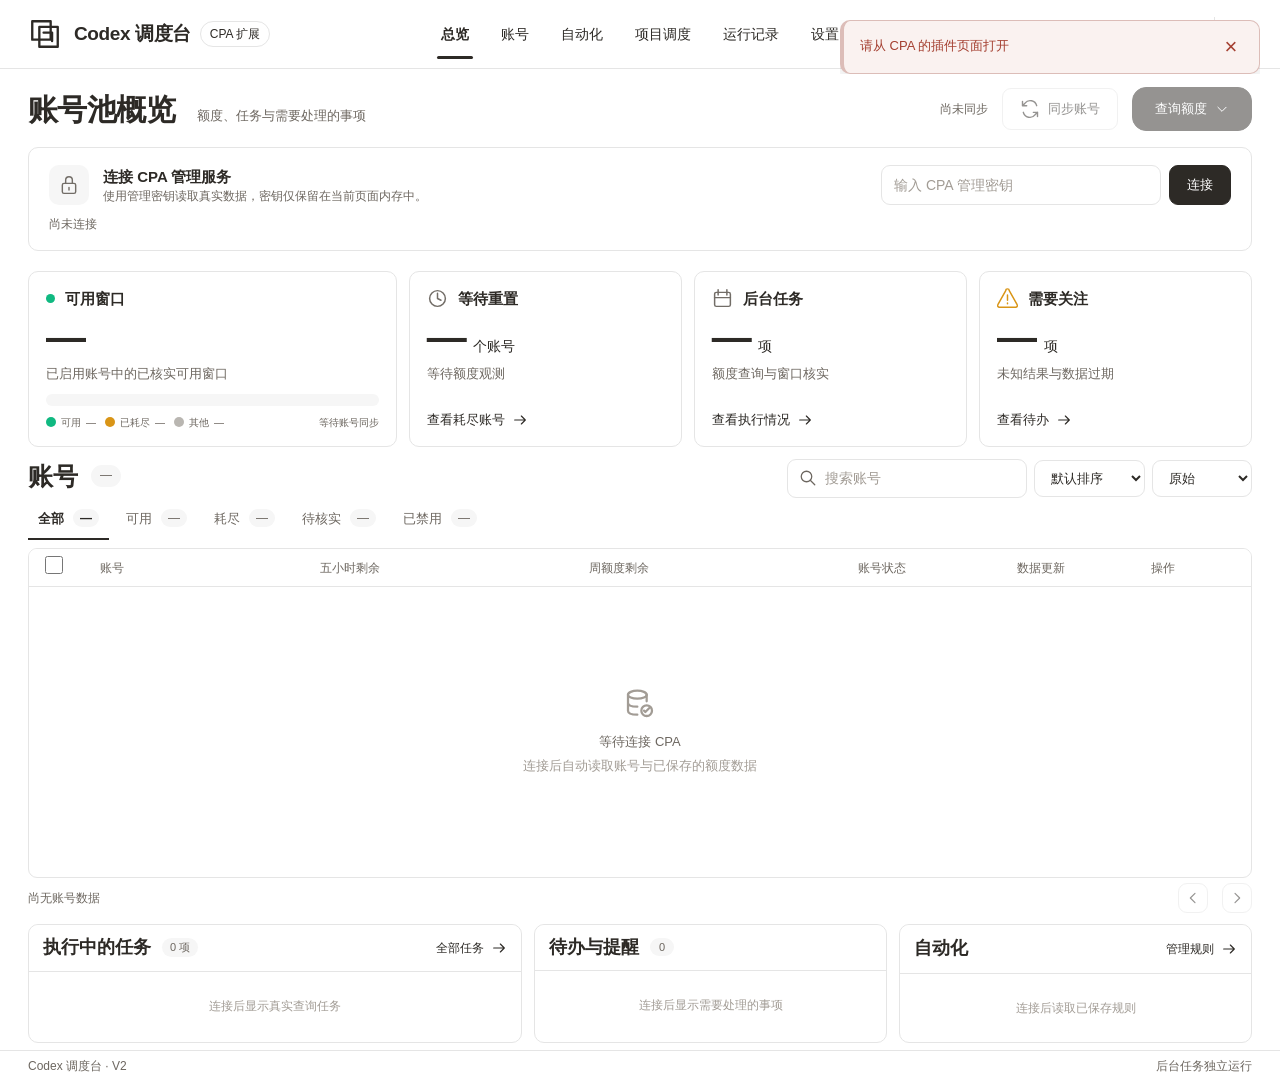
==== commit 7916d0af: "feat(v2): redesign dispatch console and add traffic records; release rc.28" ====
--- a/internal/v2/daemon/web/index.html
+++ b/internal/v2/daemon/web/index.html
@@ -1,333 +1,173 @@
-<!doctype html>
+<!DOCTYPE html>
+
 <html lang="zh-CN">
 <head>
-  <meta charset="utf-8">
-  <meta name="viewport" content="width=device-width, initial-scale=1">
-  <meta name="color-scheme" content="light">
-  <title>窗口助手 · 运行总览</title>
-  <link rel="stylesheet" href="panel.css">
-</head>
+<meta charset="utf-8"/>
+<meta content="width=device-width, initial-scale=1" name="viewport"/>
+<meta content="light dark" name="color-scheme"/>
+<title>Codex 调度台 · 账号池概览</title>
+<link href="panel.css" rel="stylesheet"/>
+<link href="records.css" rel="stylesheet"/></head>
 <body>
-  <svg class="icon-definitions" xmlns="http://www.w3.org/2000/svg" aria-hidden="true">
-    <symbol id="icon-window" viewBox="0 0 24 24"><rect x="3" y="3" width="18" height="18" rx="3"/><path d="M3 10h18M10 3v7"/></symbol>
-    <symbol id="icon-home" viewBox="0 0 24 24"><path d="m3 10 9-7 9 7M5 9v12h5v-7h4v7h5V9"/></symbol>
-    <symbol id="icon-accounts" viewBox="0 0 24 24"><ellipse cx="10" cy="5" rx="7" ry="3"/><path d="M3 5v12c0 2 3 3 7 3M3 11c0 2 3 3 7 3M17 5v5"/><circle cx="17" cy="17" r="4"/><path d="m15 17 1 1 3-3"/></symbol>
-    <symbol id="icon-database" viewBox="0 0 24 24"><ellipse cx="12" cy="5" rx="8" ry="3"/><path d="M4 5v14c0 4 16 4 16 0V5M4 12c0 4 16 4 16 0M4 17c0 4 16 4 16 0"/></symbol>
-    <symbol id="icon-wake" viewBox="0 0 24 24"><path d="M8 6h8l3 5-3 9H8l-3-9ZM8 6V3m8 3V3M2 10h3m14 0h3M2 16h4m12 0h4M12 6v14"/></symbol>
-    <symbol id="icon-message" viewBox="0 0 24 24"><path d="M5 3h14a2 2 0 0 1 2 2v11a2 2 0 0 1-2 2h-9l-6 4v-4H3V5a2 2 0 0 1 2-2ZM7 8h10M7 12h7"/></symbol>
-    <symbol id="icon-calendar" viewBox="0 0 24 24"><rect x="3" y="5" width="18" height="16" rx="2"/><path d="M7 2v6m10-6v6M3 11h18"/></symbol>
-    <symbol id="icon-settings" viewBox="0 0 24 24"><path d="m9 3 1-1h4l1 4 4 1 3 4-3 3v4l-4 1-2 3-4-2-4-1v-4l-3-3 2-4 4-1Z"/><circle cx="12" cy="12" r="3"/></symbol>
-    <symbol id="icon-refresh" viewBox="0 0 24 24"><path d="M20 8a8 8 0 0 0-14-3L3 8m0-5v5h5M4 16a8 8 0 0 0 14 3l3-3m0 5v-5h-5"/></symbol>
-    <symbol id="icon-play" viewBox="0 0 24 24"><circle cx="12" cy="12" r="9"/><path d="m10 8 6 4-6 4Z"/></symbol>
-    <symbol id="icon-users" viewBox="0 0 24 24"><circle cx="10" cy="7" r="4"/><path d="M2 21v-3a6 6 0 0 1 6-6h4a6 6 0 0 1 6 6v3ZM17 3a4 4 0 0 1 0 8m3 3a6 6 0 0 1 2 5v2"/></symbol>
-    <symbol id="icon-warning" viewBox="0 0 24 24"><path d="m10 3-9 16a2 2 0 0 0 2 3h18a2 2 0 0 0 2-3L14 3a2 2 0 0 0-4 0Z"/><path d="M12 8v6m0 3v1"/></symbol>
-    <symbol id="icon-info" viewBox="0 0 24 24"><circle cx="12" cy="12" r="9"/><path d="M12 11v6m0-10v1"/></symbol>
-    <symbol id="icon-search" viewBox="0 0 24 24"><circle cx="10" cy="10" r="7"/><path d="m15 15 6 6"/></symbol>
-    <symbol id="icon-arrow" viewBox="0 0 24 24"><path d="M4 12h16m-6-6 6 6-6 6"/></symbol>
-    <symbol id="icon-chevron" viewBox="0 0 24 24"><path d="m9 5 7 7-7 7"/></symbol>
-    <symbol id="icon-lock" viewBox="0 0 24 24"><rect x="4" y="10" width="16" height="12" rx="2"/><path d="M8 10V6a4 4 0 0 1 8 0v4m-4 5v3"/></symbol>
-  </svg>
-
-  <aside id="app-sidebar" class="sidebar" aria-label="主导航" data-collapsed="false">
-    <a class="brand" href="#" data-page="overview" aria-label="窗口助手首页">
-      <svg class="brand-icon icon" aria-hidden="true"><use href="#icon-window"/></svg>
-      <span class="brand-copy"><span class="brand-name">窗口助手 <span class="version">V2</span></span><span class="brand-caption">账号额度与窗口管理</span></span>
-    </a>
-    <div class="sidebar-toggle-row"><button type="button" id="sidebar-toggle" class="text-button sidebar-toggle" aria-expanded="true" aria-controls="primary-navigation" aria-label="收起侧栏" title="收起侧栏"><svg class="icon" aria-hidden="true"><use href="#icon-chevron"/></svg><span id="sidebar-toggle-label" class="sidebar-toggle-label">收起侧栏</span></button></div>
-    <nav id="primary-navigation" class="navigation" aria-label="功能页面">
-      <button type="button" class="nav-item active" data-page="overview" aria-current="page"><svg class="icon" aria-hidden="true"><use href="#icon-home"/></svg><span>运行总览</span></button>
-      <button type="button" class="nav-item" data-page="accounts"><svg class="icon" aria-hidden="true"><use href="#icon-accounts"/></svg><span>账号额度</span></button>
-      <button type="button" class="nav-item" data-page="query"><svg class="icon" aria-hidden="true"><use href="#icon-database"/></svg><span>额度查询</span></button>
-      <button type="button" class="nav-item" data-page="wake"><svg class="icon" aria-hidden="true"><use href="#icon-wake"/></svg><span>模型唤醒</span></button>
-      <button type="button" class="nav-item" data-page="scheduling"><svg class="icon" aria-hidden="true"><use href="#icon-settings"/></svg><span>账号调度与重置卡</span></button>
-      <button type="button" class="nav-item" data-page="models"><svg class="icon" aria-hidden="true"><use href="#icon-message"/></svg><span>模型与提示词</span></button>
-      <button type="button" class="nav-item" data-page="history"><svg class="icon" aria-hidden="true"><use href="#icon-calendar"/></svg><span>任务记录</span></button>
-      <button type="button" class="nav-item" data-page="diagnostics"><svg class="icon" aria-hidden="true"><use href="#icon-settings"/></svg><span>诊断与设置</span></button>
-    </nav>
-    <div class="sidebar-footer">
-      <div class="sidebar-status"><span class="status-dot" aria-hidden="true"></span><strong id="sidebar-connection">CPA 未连接</strong></div>
-      <p>独立后台 · 持续运行</p>
-      <button type="button" id="disconnect" class="text-button disconnect-button" hidden>断开连接</button>
-    </div>
-  </aside>
-
-  <main class="main-content">
-    <div class="breadcrumb">工作台 <span aria-hidden="true">/</span> <span id="breadcrumb">运行总览</span></div>
-    <header class="page-header">
-      <div><h1 id="page-title">运行总览</h1><p id="page-description">掌握账号额度与实时任务</p></div>
-      <div class="header-actions">
-        <div class="display-control"><label for="display-mode">账号显示</label><select id="display-mode" aria-describedby="display-help"><option value="original">原始</option><option value="masked">打码</option><option value="alias">别称</option></select></div>
-        <div class="auto-update" role="status" aria-live="polite"><span class="status-dot" aria-hidden="true"></span><span id="auto-status">连接后自动更新</span><span class="update-separator" aria-hidden="true">·</span><time id="last-updated">尚未同步</time></div>
-        <button type="button" id="sync" class="button button-outline" disabled><svg class="icon" aria-hidden="true"><use href="#icon-refresh"/></svg>同步 CPA</button>
-        <button type="button" id="refresh" class="button button-icon" aria-label="刷新页面数据" title="刷新页面数据" disabled><svg class="icon" aria-hidden="true"><use href="#icon-refresh"/></svg></button>
-      </div>
-    </header>
-    <p id="display-help" class="display-help">仅影响当前浏览器显示，按 CPA 地址保存；别称在账号行编辑。未设别称时打码。主动输入的账号 ID 可保留原始值；请求身份、后台历史及日志不会因此打码。</p>
-
-    <section id="login-section" class="login-card card" aria-labelledby="login-title">
-      <div class="login-intro"><span class="login-icon"><svg class="icon" aria-hidden="true"><use href="#icon-lock"/></svg></span><div><h2 id="login-title">连接 CPA 管理服务</h2><p>使用管理密钥读取真实数据，密钥仅保留在当前页面内存中。</p></div></div>
-      <div class="login-controls"><label for="key" class="sr-only">CPA 管理密钥</label><input id="key" type="password" autocomplete="off" spellcheck="false" placeholder="输入 CPA 管理密钥"><button type="button" id="connect" class="button button-primary">连接</button></div>
-      <p id="connection" class="connection-message" role="status">尚未连接</p>
-    </section>
-    <p id="error" class="feedback feedback-error" role="alert" hidden></p>
-    <p id="notice" class="feedback feedback-notice" role="status" hidden></p>
-
-    <section data-view="overview" aria-label="运行总览">
-      <div class="metrics">
-        <article class="metric-card card"><span class="metric-icon teal"><svg class="icon" aria-hidden="true"><use href="#icon-play"/></svg></span><div class="metric-copy"><h2>运行状态</h2><strong id="metric-status" class="metric-value metric-state">未连接</strong><p id="metric-status-detail">连接后读取后台状态</p></div></article>
-        <article class="metric-card card"><span class="metric-icon blue"><svg class="icon" aria-hidden="true"><use href="#icon-users"/></svg></span><div class="metric-copy"><h2>账号总数</h2><strong id="metric-total" class="metric-value">—</strong><p id="metric-total-detail">等待 CPA 账号同步</p></div></article>
-        <article class="metric-card card" title="仅统计5分钟内核实的可用窗口；未知或过期证据不计入"><span class="metric-icon teal"><svg class="icon" aria-hidden="true"><use href="#icon-database"/></svg></span><div class="metric-copy"><h2>可用容量</h2><strong id="metric-capacity" class="metric-value">—</strong><p id="metric-capacity-detail">当前可用账号</p></div></article>
-        <article class="metric-card card"><span class="metric-icon amber"><svg class="icon" aria-hidden="true"><use href="#icon-warning"/></svg></span><div class="metric-copy"><h2>异常信息</h2><strong id="metric-errors" class="metric-value">—</strong><button type="button" class="text-button diagnostic-link" data-page="diagnostics"><span id="metric-errors-detail">查看诊断详情</span><svg class="icon" aria-hidden="true"><use href="#icon-chevron"/></svg></button></div></article>
-      </div>
-      <div class="inventory-banner"><svg class="icon" aria-hidden="true"><use href="#icon-refresh"/></svg><p id="inventory" role="status">页面关闭后，后台仍会持续同步 CPA；连接后显示最近同步状态。</p></div>
-      <div class="overview-grid">
-        <div id="overview-account-slot" class="account-slot">
-          <section id="account-card" class="account-card card" aria-labelledby="accounts-title">
-            <div class="account-toolbar"><div class="account-heading"><h2 id="accounts-title">账号额度</h2><span id="accounts-count" class="muted">— 个账号</span></div><div class="account-actions"><div class="search-field"><svg class="icon" aria-hidden="true"><use href="#icon-search"/></svg><label for="accounts-search" class="sr-only">搜索账号</label><input id="accounts-search" type="search" placeholder="搜索账号" autocomplete="off"></div><label for="accounts-filter" class="sr-only">筛选账号状态</label><select id="accounts-filter"><option value="all">全部状态</option><option value="available">正常</option><option value="disabled">手动禁用</option><option value="unavailable">暂不可用</option><option value="quota_exhausted">额度耗尽</option><option value="quota_restricted">额度受限</option><option value="attention">需要关注</option></select><button type="button" id="query" class="button button-primary" disabled>批量查询</button></div></div>
-            <p id="account-query-note" class="section-description">单账号立即查询 · 批量查询以后台当前能力为准</p>
-            <p class="field-help account-status-help">CPA 启用/禁用真实修改认证文件；启用可能恢复业务及自动任务的额度消耗，禁用不发送模型、不清除未知结果防重。仅独立 Codex 认证文件可操作，虚拟子账号及配置密钥不支持。</p>
-            <div class="table-scroll" tabindex="0" role="region" aria-label="账号额度表格，可横向滚动">
-              <table class="accounts-table"><thead><tr><th scope="col">账号</th><th scope="col">状态</th><th scope="col">5 小时剩余</th><th scope="col">周剩余</th><th scope="col">最近更新</th><th scope="col">操作</th></tr></thead><tbody id="accounts"><tr><td class="empty-state" colspan="6"><svg class="icon empty-icon" aria-hidden="true"><use href="#icon-accounts"/></svg><strong>等待连接 CPA</strong><span>连接后自动读取账号与已保存的额度数据</span></td></tr></tbody></table>
-            </div>
-            <footer class="account-footer"><p><svg class="icon" aria-hidden="true"><use href="#icon-info"/></svg>额度查询不发送模型请求</p><div class="pagination"><span id="accounts-page-info">尚无账号数据</span><button type="button" id="more" class="button button-small" hidden>加载更多</button><button type="button" id="previous" class="button button-icon button-small" aria-label="上一页" disabled><svg class="icon flip" aria-hidden="true"><use href="#icon-chevron"/></svg></button><button type="button" id="next" class="button button-icon button-small" aria-label="下一页" disabled><svg class="icon" aria-hidden="true"><use href="#icon-chevron"/></svg></button></div></footer>
-          </section>
-        </div>
-        <div class="overview-aside">
-          <section class="tasks-card card" aria-labelledby="tasks-title"><div class="card-heading"><h2 id="tasks-title">实时任务</h2><span id="tasks-count" class="muted">0 项</span></div><div id="tasks" class="task-list" aria-live="polite"><p class="empty-state">连接后显示真实查询任务</p></div><div class="card-bottom"><button type="button" class="text-button" data-page="history">查看全部计划<svg class="icon" aria-hidden="true"><use href="#icon-arrow"/></svg></button></div></section>
-          <section class="rules-card card" aria-labelledby="rules-title"><div class="card-heading"><h2 id="rules-title">查询与唤醒</h2><span id="rules-status" class="planned-badge">等待连接</span></div><div class="switch-list"><label class="switch-row" for="five-hour-query"><span>5 小时到期查询</span><input id="five-hour-query" class="switch" type="checkbox" role="switch" aria-describedby="feature-note rules-message" disabled></label><label class="switch-row" for="weekly-query"><span>周限额到期查询</span><input id="weekly-query" class="switch" type="checkbox" role="switch" aria-describedby="feature-note rules-message" disabled></label><label class="switch-row" for="auto-wake"><span>自动唤醒</span><input id="auto-wake" class="switch" type="checkbox" role="switch" aria-describedby="feature-note wake-overview-message" disabled></label></div><label id="wake-overview-consent-row" class="wake-consent" for="wake-overview-consent" hidden><input id="wake-overview-consent" type="checkbox" disabled><span>我确认开启自动唤醒，后台按已保存规则执行，可能持续消耗模型额度。</span></label><p id="wake-overview-message" class="field-help" role="status" hidden></p><button id="wake-overview-reload" class="text-button" type="button" hidden disabled>重新读取唤醒设置</button><p id="feature-note" class="feature-note">查询开关可直接调整并保存，无需跳转。其他规则请进入编辑器修改；模型唤醒尚未接入。</p><p id="rules-message" class="field-help" role="status" hidden></p><button type="button" id="rules-reload" class="text-button" hidden>重新读取后台设置</button><div class="rule-summary"><svg class="icon" aria-hidden="true"><use href="#icon-info"/></svg><p>额度查询不发送模型请求<br>关闭页面不停止后台任务</p><button type="button" id="edit-rules" class="text-button" data-page="query">编辑规则<svg class="icon" aria-hidden="true"><use href="#icon-arrow"/></svg></button></div></section>
-        </div>
-      </div>
-      <section class="recent-card card" aria-labelledby="recent-title"><h2 id="recent-title">最近事件</h2><div id="recent-events" class="event-list" aria-live="polite"><p class="muted">尚无事件，连接后显示当前会话的真实更新。</p></div></section>
-    </section>
-
-    <section data-view="accounts" aria-label="账号额度" hidden><div id="accounts-page-slot" class="account-slot"></div></section>
-
-    <section data-view="query" aria-label="额度查询" hidden>
-      <div class="detail-grid"><section class="card detail-card" aria-labelledby="single-query-title"><div class="card-heading"><h2 id="single-query-title">手动查询</h2><span class="status-badge available">不发送模型请求</span></div><p class="section-description">指定账号立即查询，也可在账号列表中逐个操作。</p><label for="account" class="field-label">账号 ID</label><div class="input-row"><input id="account" type="text" placeholder="输入 CPA 中的完整账号 ID" autocomplete="off" aria-describedby="single-query-help"><button type="button" id="query-single" class="button button-primary" disabled>立即查询</button></div><p id="single-query-help" class="field-help">手动单账号查询不添加随机延迟，可提前执行该账号的排队查询，不解除账号禁用。</p><div class="query-batch"><div><h3>手动批量查询</h3><p id="batch-query-note" class="muted">执行方式以当前后台能力及任务反馈为准。</p></div><button type="button" class="button button-outline" data-action="batch" disabled>批量查询</button></div><div class="job-status"><h3>查询进度</h3><p id="job" role="status">尚无任务</p></div><p class="info-note"><svg class="icon" aria-hidden="true"><use href="#icon-info"/></svg>页面自动更新只读取后台数据，不额外发起额度查询。随机期限由后台生成并持久保存。</p></section>
-      <section class="card detail-card settings-card" aria-labelledby="automatic-query-title">
-        <div class="card-heading"><h2 id="automatic-query-title">额度查询设置</h2><span id="settings-status" class="planned-badge">等待连接</span></div>
-        <p class="section-description">定期和到期查询独立开关。自动查询与手动批量查询按账号随机延迟，单账号查询立即执行。</p>
-        <form id="query-settings-form" novalidate>
-          <fieldset id="settings-fields" disabled>
-            <legend class="sr-only">自动查询与随机延迟</legend>
-            <div class="settings-switches">
-              <label class="switch-row" for="settings-automatic"><span>定期自动查询</span><input id="settings-automatic" class="switch" type="checkbox" role="switch"></label>
-              <label class="switch-row" for="settings-five-hour"><span>5 小时到期查询</span><input id="settings-five-hour" class="switch" type="checkbox" role="switch"></label>
-              <label class="switch-row" for="settings-weekly"><span>周限额到期查询</span><input id="settings-weekly" class="switch" type="checkbox" role="switch"></label>
-            </div>
-            <div class="settings-grid">
-              <div><label for="settings-interval" class="field-label">定期查询间隔（秒）</label><input id="settings-interval" type="number" min="30" max="3600" step="1" aria-describedby="settings-validation"><p class="field-help">30–3600 秒</p></div>
-              <div><label for="settings-timezone" class="field-label">时区</label><input id="settings-timezone" type="text" placeholder="Asia/Shanghai" autocomplete="off" spellcheck="false" aria-describedby="settings-validation"><p class="field-help">IANA 时区，排除时段按此计算</p></div>
-              <div><label for="settings-delay-min" class="field-label">最小随机延迟（秒）</label><input id="settings-delay-min" type="number" min="0" max="86400" step="1" aria-describedby="settings-validation"></div>
-              <div><label for="settings-delay-max" class="field-label">最大随机延迟（秒）</label><input id="settings-delay-max" type="number" min="0" max="86400" step="1" aria-describedby="settings-validation"></div>
-              <div class="settings-wide"><label for="settings-excluded" class="field-label">排除时段</label><input id="settings-excluded" type="text" placeholder="00:00-08:00, 12:00-13:00" autocomplete="off" spellcheck="false" aria-describedby="settings-excluded-help settings-validation"><p id="settings-excluded-help" class="field-help">HH:mm-HH:mm，英文逗号分隔；支持跨夜及结束时间 24:00。不可重叠，留空表示不排除。</p></div>
-            </div>
-          </fieldset>
-          <p id="settings-validation" class="settings-validation" role="alert" hidden></p>
-          <p id="settings-conflict" class="settings-conflict" role="alert" hidden>后台设置已变化。草稿已保留，请重新加载并丢弃草稿后再编辑，避免覆盖其他修改。</p>
-          <div class="settings-preview"><h3>保存前差异预览</h3><div id="settings-diff" aria-live="polite">连接后读取已保存设置</div></div>
-          <p id="settings-message" class="field-help" role="status">打开页面和修改草稿不会写入后台。</p>
-          <div class="settings-actions"><button id="settings-save" class="button button-primary" type="submit" disabled>保存并应用</button><button id="settings-reload" class="button button-outline" type="button" disabled>重新加载并丢弃草稿</button></div>
-        </form>
-      </section></div>
-    </section>
-
-    <section data-view="wake" aria-label="模型唤醒" hidden>
-      <div class="detail-grid wake-layout">
-        <section class="card detail-card" aria-labelledby="wake-rules-title">
-          <div class="card-heading"><h2 id="wake-rules-title">后台唤醒规则</h2><span id="wake-settings-status" class="planned-badge" role="status">等待连接</span></div>
-          <p class="section-description">自动唤醒仅支持 Codex。执行前查询额度并核实身份，活动窗口或未知证据会阻止重复调用；周重置不受普通允许时段与容量限制。启动时按账号随机分散，日常五小时重置结合业务需求实时判断。</p>
-          <form id="wake-settings-form" novalidate>
-            <fieldset id="wake-settings-fields" disabled><legend class="sr-only">自动模型唤醒设置</legend>
-              <div class="settings-switches">
-                <label class="switch-row" for="wake-enabled"><span>启用后台自动唤醒</span><input id="wake-enabled" class="switch" type="checkbox" role="switch"></label>
-                <label class="switch-row" for="wake-five-hour"><span>五小时重置唤醒</span><input id="wake-five-hour" class="switch" type="checkbox" role="switch"></label>
-                <label class="switch-row" for="wake-weekly"><span>周额度重置唤醒</span><input id="wake-weekly" class="switch" type="checkbox" role="switch"></label>
-                <label class="switch-row" for="wake-daily"><span>每日容量准备</span><input id="wake-daily" class="switch" type="checkbox" role="switch"></label>
-              </div>
-              <div class="settings-grid">
-                <div><label for="wake-timezone" class="field-label">规则时区</label><input id="wake-timezone" type="text" placeholder="Asia/Shanghai" autocomplete="off"></div>
-                <div><label for="wake-per-user" class="field-label">每用户所需账号数</label><input id="wake-per-user" type="number" min="0" max="100" step="any"><p class="field-help">0–100，可含小数；由后台结合业务需求计算。</p></div>
-                <div><label for="wake-delay-min" class="field-label">最小启动随机延迟（秒）</label><input id="wake-delay-min" type="number" min="0" max="86400" step="1"></div>
-                <div><label for="wake-delay-max" class="field-label">最大启动随机延迟（秒）</label><input id="wake-delay-max" type="number" min="0" max="86400" step="1"></div>
-                <div class="settings-wide"><label for="wake-allowed" class="field-label">普通唤醒允许时段</label><input id="wake-allowed" type="text" placeholder="08:00-23:00"><p class="field-help">英文逗号分隔，支持跨夜及结束 24:00，不可重叠；留空表示全天。周重置不受此限制。</p></div>
-                <div><label for="wake-max-accounts" class="field-label">普通容量账号上限</label><input id="wake-max-accounts" type="number" min="1" max="10000" step="1"></div>
-                <div><label for="wake-daily-target" class="field-label">每日准备目标容量</label><input id="wake-daily-target" type="number" min="0" max="10000" step="1"><p class="field-help">0 至账号上限，由后台检查缺口。</p></div>
-                <div class="settings-wide"><label for="wake-daily-window" class="field-label">每日准备窗口</label><input id="wake-daily-window" type="text" placeholder="09:00-09:10"><p class="field-help">按规则时区的同日时段，不可跨夜。</p></div>
-              </div>
-            </fieldset>
-            <p id="wake-settings-validation" class="settings-validation" role="alert" hidden></p>
-            <div id="wake-settings-conflict" class="settings-conflict" role="status" hidden>后台配置已变化或保存结果待核实。草稿保留；请显式重新读取后再保存。</div>
-            <div class="settings-diff"><h3>待保存变更</h3><div id="wake-settings-diff"></div></div>
-            <label id="wake-settings-consent-row" class="wake-consent" for="wake-settings-consent" hidden><input id="wake-settings-consent" type="checkbox" disabled><span>我确认开启后的后台唤醒可能持续消耗账号模型额度，关闭网页不会停止执行。</span></label>
-            <p class="field-help">保存规则不直接提交模型请求；开启后授权后台按规则运行。模型和唤醒提示词使用“模型与提示词”中独立保存的配置，不会顺带保存其他页面草稿。</p>
-            <div class="settings-actions"><button id="wake-settings-save" class="button button-primary" type="submit" disabled>保存唤醒规则</button><button id="wake-settings-reload" class="button button-outline" type="button" disabled>重新读取并丢弃草稿</button></div>
-            <p id="wake-settings-message" class="field-help" role="status">连接后读取后台设置；自动规则默认关闭。</p>
-          </form>
-        </section>
-        <div class="wake-side">
-          <section class="card detail-card" aria-labelledby="manual-wake-title">
-            <div class="card-heading"><h2 id="manual-wake-title">手动唤醒单账号</h2><span id="wake-manual-status" class="planned-badge" role="status">等待连接</span></div>
-            <p class="section-description">仅指定 Codex 账号。后台先查询额度、核实活动窗口与并发占用；符合条件才发送模型请求。账号禁用、证据未知或已有活动窗口会阻止发送，不会绕过保护。</p>
-            <form id="wake-manual-form" novalidate><fieldset id="wake-manual-fields" disabled><legend class="sr-only">手动模型唤醒</legend><label for="wake-account" class="field-label">Codex 账号 ID</label><input id="wake-account" type="text" autocomplete="off" placeholder="输入 CPA 中的完整 Codex 账号 ID"><label class="wake-consent" for="wake-manual-consent"><input id="wake-manual-consent" type="checkbox"><span>我确认唤醒此账号，符合条件时可能消耗一次模型请求额度。</span></label></fieldset>
-              <div class="model-tools"><button id="wake-manual-submit" class="button button-primary" type="submit" disabled>确认并唤醒</button><button id="wake-manual-verify" class="button button-outline" type="button" hidden disabled>核实同一唤醒任务</button></div><p id="wake-manual-message" class="field-help" role="status">不会在打开页面、读取状态或点击刷新时自动提交手动唤醒。</p>
-            </form>
-          </section>
-          <section class="card detail-card" aria-labelledby="wake-history-title"><div class="card-heading"><h2 id="wake-history-title">唤醒计划与历史</h2><button id="wake-history-refresh" class="text-button" type="button" disabled>刷新唤醒历史</button></div><p id="wake-history-message" class="field-help" role="status">连接后仅读取后台任务。</p><div id="wake-history" class="wake-history" aria-live="polite"></div></section>
-        </div>
-      </div>
-    </section>
-    <section data-view="scheduling" aria-label="账号调度与重置卡" hidden>
-      <div class="scheduling-layout">
-        <form id="scheduling-form" novalidate>
-          <fieldset id="scheduling-fields" class="scheduling-settings" disabled><legend class="sr-only">调度与重置卡规则</legend>
-            <section class="card detail-card scheduling-card" aria-labelledby="routing-title">
-              <div class="card-heading"><h2 id="routing-title">业务账号调度</h2><span id="routing-status" class="planned-badge">尚未读取</span></div>
-              <p class="section-description">按项目选择首选账号，已有会话优先保持账号。项目偏好与重置时间用于首次分配和失效后的重选。</p>
-              <div class="scheduling-switches">
-              <label class="switch-row"><span>启用业务账号调度</span><input id="routing-enabled" class="switch" type="checkbox"></label>
-              <label class="switch-row"><span>优先使用临近重置的账号</span><input id="routing-reset" class="switch" type="checkbox"></label>
-              <label class="switch-row"><span>子代理继承父会话账号</span><input id="routing-subagent" class="switch" type="checkbox"></label>
-              </div>
-              <p class="field-help">在下方“项目目录与账号匹配”中维护项目、客户端目录和首选账号。匹配是新会话的软偏好，首选账号不可用时可回退。</p>
-              <details id="routing-advanced" class="scheduling-advanced"><summary>并发、额度与会话设置</summary>
-              <div class="settings-grid">
-                <div><label class="field-label" for="routing-cap">单账号并发上限</label><input id="routing-cap" type="number" min="1" max="128" required></div>
-                <div><label class="field-label" for="routing-age">额度最长有效时间（秒）</label><input id="routing-age" type="number" min="5" max="3600" required></div>
-                <div><label class="field-label" for="routing-session">会话空闲失效时间（秒）</label><input id="routing-session" type="number" min="1" max="86400" required></div>
-              </div>
-              <label class="field-label" for="routing-rebind">失败后的重绑定条件</label>
-              <select id="routing-rebind"><option value="quota">额度耗尽或认证失效时重绑定</option><option value="any">额度、认证或临时上游故障时重绑定</option></select>
-              <p class="field-help">插件调度开启后统一管理主会话、子代理和分支绑定。临时故障默认只为本次请求回退，保留原绑定；子代理失败不修改父会话。绑定账号并发满时返回繁忙。绑定仅保存在接入层内存，CPA 重启后重新分配。</p>
-              </details>
-            </section>
-            <section class="card detail-card scheduling-card" aria-labelledby="cards-title">
-              <div class="card-heading"><h2 id="cards-title">官方赠送重置卡</h2><span id="cards-status" class="planned-badge">尚未读取</span></div>
-              <p class="section-description">额度查询可同步卡片数量。查询到期详情及自动使用需要后台安装支持此协议的 Codex CLI。</p>
-              <div class="scheduling-switches">
-              <label class="switch-row"><span>后台查询重置卡详情</span><input id="cards-enabled" class="switch" type="checkbox"></label>
-              <label class="switch-row"><span>到期前自动使用</span><input id="cards-auto" class="switch" type="checkbox" aria-describedby="cards-dependency" disabled></label>
-              </div>
-              <p id="cards-dependency" class="field-help">先开启详情查询，才能自动使用；关闭详情查询会同时关闭自动使用。</p>
-              <p class="info-note">自动使用会兑换账号已有的赠送重置卡，优先使用最早到期的一张。未知到期时间不自动兑换；关闭网页后后台继续执行。</p>
-              <details id="cards-advanced" class="scheduling-advanced"><summary>查询间隔与兑换条件</summary>
-              <div class="settings-grid">
-                <div><label class="field-label" for="cards-poll">单账号查询间隔（秒）</label><input id="cards-poll" type="number" min="60" max="86400" required></div>
-                <div><label class="field-label" for="cards-expiry">提前关注到期卡（秒）</label><input id="cards-expiry" type="number" min="60" max="2592000" required></div>
-                <div><label class="field-label" for="cards-force">最晚尝试兑换距到期（秒）</label><input id="cards-force" type="number" min="1" max="2592000" required></div>
-                <div><label class="field-label" for="cards-used">通常兑换所需已用比例（%）</label><input id="cards-used" type="number" min="1" max="100" required></div>
-              </div>
-              <p class="field-help">例如：900 秒为 15 分钟，86400 秒为 1 天。最晚尝试兑换的提前量不能大于关注到期卡的时间范围。</p>
-              </details>
-            </section>
-            <section class="card detail-card routing-matcher" aria-labelledby="routing-matcher-title">
-              <div class="card-heading"><h2 id="routing-matcher-title">项目目录与账号匹配</h2><button id="routing-project-add" class="button button-primary" type="button">新增项目</button></div>
-              <p class="field-help">目录属于运行 Codex 的电脑。同一项目可填写多个目录，子目录按最长路径匹配；账号列表来自 CPA 已同步的 Codex 账号。</p>
-              <div class="routing-map-tools"><button id="routing-map-import" class="button button-outline" type="button">导入目录清单</button><input id="routing-map-file" type="file" accept=".json,application/json" hidden><button id="routing-map-export" class="button button-outline" type="button">下载目录映射</button><span id="routing-map-message" class="field-help" role="status">可导入现有 projects.json，匹配完成后保存设置。</span></div>
-              <div class="routing-match-grid">
-                <div class="routing-project-pane"><h3>项目与客户端目录</h3><div id="routing-project-list" class="routing-project-list"></div></div>
-                <section class="routing-account-pane" aria-labelledby="routing-account-title">
-                  <div class="routing-account-heading"><h3 id="routing-account-title" tabindex="-1">选择项目后匹配账号</h3><button id="routing-accounts-refresh" class="text-button" type="button">刷新账号</button></div>
-                  <div class="routing-account-filters"><label class="sr-only" for="routing-account-search">搜索账号 ID 或完整别称</label><input id="routing-account-search" type="search" placeholder="搜索账号 ID 或完整别称" autocomplete="off"><label class="sr-only" for="routing-account-status">账号状态</label><select id="routing-account-status"><option value="all">全部状态</option><option value="available">正常</option><option value="disabled">手动禁用</option><option value="unavailable">暂不可用</option><option value="attention">异常与待确认</option></select></div>
-                  <p id="routing-accounts-message" class="field-help" role="status">连接后只读加载账号，不查询上游额度。</p><div id="routing-account-list" class="routing-account-list"></div>
-                  <div class="reset-footer"><p id="routing-account-page" class="field-help" role="status">尚未读取</p><div class="pagination"><button id="routing-account-previous" class="button button-outline" type="button" disabled>上一页</button><button id="routing-account-next" class="button button-outline" type="button" disabled>下一页</button></div></div>
-                </section>
-              </div>
-              <details id="routing-text-editor" class="scheduling-advanced"><summary>按文本编辑项目偏好</summary><label class="field-label" for="routing-projects">项目首选账号</label><textarea id="routing-projects" rows="3" placeholder="project-a = account-1, account-2"></textarea><p class="field-help">每行“项目标识 = 账号 ID, 账号 ID”。同名项目保留目录；删除或重命名项目会移除对应目录映射。</p></details>
-              <details class="scheduling-advanced"><summary>在客户端使用目录映射</summary><p class="field-help">将下载的 projects.json 放到运行 Codex 的电脑的 ~/.config/cwr/projects.json，再在项目目录运行配套启动器（Python 3.10+）。通过启动器运行时添加项目请求头设置，直接运行 codex 则不额外添加。--provider 填写本次实际使用的提供商 ID，默认 cpa；启动器不检测配置或切换提供商。新增匹配须先保存后台设置，客户端再使用新映射。</p><pre class="routing-command">python3 /path/to/cwr-codex.py --provider cpa</pre></details>
-            </section>
-          </fieldset>
-          <div class="card scheduling-actions">
-            <div><p id="scheduling-message" class="field-help" role="status">连接后读取设置，新增功能默认关闭。</p><p id="scheduling-validation" class="settings-validation" role="alert" hidden></p></div>
-            <div class="settings-actions"><button id="scheduling-save" class="button button-primary" type="submit" disabled>保存并应用全部设置</button><button id="scheduling-verify" class="button button-outline" type="button" hidden disabled>只读核实，保留草稿</button><button id="scheduling-reload" class="text-button" type="button" disabled>重新读取并丢弃草稿</button></div>
-          </div>
-        </form>
-        <section class="card detail-card reset-records" aria-labelledby="reset-records-title">
-          <div class="card-heading"><h2 id="reset-records-title">重置卡与兑换记录</h2><button id="reset-refresh" class="text-button" type="button" disabled>刷新记录</button></div>
-          <p class="field-help">展示已观测的账号及最近 100 条以内的兑换记录。刷新只读取后台记录，不查询上游、不兑换卡片。</p>
-          <div class="reset-toolbar">
-            <div class="reset-tabs" role="group" aria-label="记录类型"><button id="reset-tab-cards" type="button" aria-pressed="true">卡片概况</button><button id="reset-tab-attempts" type="button" aria-pressed="false">兑换记录</button></div>
-            <label class="sr-only" for="reset-search">搜索账号或卡片标识</label><input id="reset-search" type="search" placeholder="搜索账号或卡片标识" autocomplete="off">
-            <label class="reset-attention"><input id="reset-attention" type="checkbox">仅看需关注</label>
-          </div>
-          <div id="reset-cards-list" class="reset-record-list">尚未读取</div><div id="reset-attempts-list" class="reset-record-list" hidden>尚未读取</div>
-          <div class="reset-footer"><p id="reset-page-summary" class="field-help" role="status">连接后读取记录</p><div class="pagination"><button id="reset-previous" class="button button-outline" type="button" disabled>上一页</button><button id="reset-next" class="button button-outline" type="button" disabled>下一页</button></div></div>
-        </section>
-      </div>
-    </section>
-
-    <section data-view="models" aria-label="模型与提示词" hidden>
-      <div class="model-layout">
-        <section class="card detail-card model-settings-card" aria-labelledby="model-title">
-          <div class="card-heading"><h2 id="model-title">模型与规则提示词</h2><span id="model-status" class="planned-badge" role="status">等待连接</span></div>
-          <p class="section-description">模型与提示词独立保存，唤醒任务使用后台已保存配置，不使用其他页面草稿。可从 CPA 读取指定账号的已注册模型，也可手动填写；目录不代表实时权限验证。</p>
-          <div class="generation-directory"><label for="model-catalog-account" class="field-label">读取模型的 Codex 账号 ID</label><input id="model-catalog-account" type="text" list="generation-account-options" placeholder="填写完整 Codex 账号 ID" autocomplete="off"><button id="model-catalog-refresh" class="text-button" type="button" disabled>从 CPA 读取模型</button><p id="model-catalog-status" class="field-help" role="status">按账号读取本地注册目录，不查询额度、不试发模型。</p><datalist id="wake-model-options"></datalist></div>
-          <form id="model-settings-form" novalidate>
-            <fieldset id="model-fields" disabled>
-              <legend class="sr-only">默认配置、规则覆盖与短句策略</legend>
-              <div class="model-form-grid">
-                <div class="model-wide"><label for="model-default" class="field-label">默认模型</label><input id="model-default" type="text" list="wake-model-options" placeholder="填写实际可用的模型标识，可留空" autocomplete="off" spellcheck="false" aria-describedby="model-validation"><p class="field-help">最多 200 字节，不含空白。留空表示尚未指定模型。</p></div>
-                <div class="model-wide"><label for="model-default-prompt" class="field-label">默认提示词</label><textarea id="model-default-prompt" rows="3" aria-describedby="model-validation"></textarea><button id="model-codex-preset" class="text-button" type="button" disabled>填入 Codex 风格编程短问句（仅草稿）</button><p class="field-help">默认提示词不能为空，每个提示词最多 8192 字节。预设不覆盖已保存配置，也不模拟官方客户端身份。</p></div>
-                <div><label for="model-five-hour" class="field-label">五小时模型覆盖</label><input id="model-five-hour" type="text" list="wake-model-options" placeholder="留空继承默认模型" autocomplete="off" spellcheck="false" aria-describedby="model-validation"></div>
-                <div><label for="model-weekly" class="field-label">周模型覆盖</label><input id="model-weekly" type="text" list="wake-model-options" placeholder="留空继承默认模型" autocomplete="off" spellcheck="false" aria-describedby="model-validation"></div>
-                <div><label for="model-five-hour-prompt" class="field-label">五小时提示词覆盖</label><textarea id="model-five-hour-prompt" rows="3" placeholder="留空继承默认提示词" aria-describedby="model-validation"></textarea></div>
-                <div><label for="model-weekly-prompt" class="field-label">周提示词覆盖</label><textarea id="model-weekly-prompt" rows="3" placeholder="留空继承默认提示词" aria-describedby="model-validation"></textarea></div>
-                <div class="model-wide"><label for="model-prompt-mode" class="field-label">提示词策略</label><select id="model-prompt-mode" aria-describedby="model-mode-help model-validation"><option value="fixed">固定提示词</option><option value="random">随机短句池</option></select><p id="model-mode-help" class="field-help">固定模式按规则继承提示词；随机模式从短句池选一句作为实际提示词，不修改已保存的固定提示词。</p></div>
-                <div class="model-wide"><div class="model-phrase-heading"><label for="model-phrases" class="field-label">短句池 · 每行一句</label><span id="model-phrase-count" class="muted">0 / 200 条</span></div><textarea id="model-phrases" rows="6" placeholder="每行一句，空行忽略，首尾空白自动移除" aria-describedby="model-phrases-help model-validation"></textarea><p id="model-phrases-help" class="field-help">最多 200 条，每条最多 512 字节；保存前须去除重复项，随机模式至少保留一句。</p><div class="model-tools"><button id="model-deduplicate" class="button button-small" type="button">去重…</button><button id="model-clear" class="button button-small" type="button">清空…</button><button id="model-export" class="button button-small" type="button">导出为纯文本</button></div></div>
-                <div class="model-wide"><label for="model-transfer" class="field-label">纯文本导入 / 导出</label><textarea id="model-transfer" rows="3" placeholder="粘贴纯文本后追加到短句池；导出结果也显示在此，可选择复制。"></textarea><div class="model-tools"><button id="model-import" class="button button-small" type="button">导入并追加到草稿</button></div><p class="field-help">导入不会去重或自动保存；导出不调用模型，也不写入后台。</p></div>
-              </div>
-              <div id="model-confirmation" class="model-confirmation" hidden><p id="model-confirmation-text"></p><div class="model-tools"><button id="model-confirm-action" class="button button-small" type="button">确认操作</button><button id="model-cancel-action" class="button button-small" type="button">取消</button></div></div>
-            </fieldset>
-            <p id="model-validation" class="settings-validation" role="alert" hidden></p>
-            <p id="model-conflict" class="settings-conflict" role="alert" hidden>后台配置已变化或保存结果未确认。草稿已保留，请明确重新读取并丢弃草稿后再编辑，不会自动重试保存。</p>
-            <div class="settings-preview"><h3>保存前差异预览</h3><div id="model-diff" aria-live="polite">进入本页后读取已保存配置。</div></div>
-            <p id="model-message" class="field-help" role="status">编辑与预览不会写入后台；请明确保存配置。</p>
-            <div class="settings-actions"><button id="model-save" class="button button-primary" type="submit" disabled>保存配置</button><button id="model-reload" class="button button-outline" type="button" disabled>重新读取并丢弃草稿</button></div>
-          </form>
-        </section>
-        <div class="model-side">
-          <section class="card detail-card" aria-labelledby="model-preview-title"><div class="card-heading"><h2 id="model-preview-title">本地效果预览</h2><span class="status-badge available">不消耗额度</span></div><p class="section-description">使用当前草稿解析继承与随机短句，不发送模型请求。</p><label for="model-preview-rule" class="field-label">预览规则</label><select id="model-preview-rule"><option value="default">默认配置</option><option value="five_hour">五小时重置</option><option value="weekly">周额度重置</option></select><div class="model-tools"><button id="model-preview" class="button button-outline" type="button" disabled>生成本地预览</button></div><p id="model-preview-result" class="model-preview-result" role="status">尚未预览。</p></section>
-          <section class="card detail-card" aria-labelledby="generation-title"><div class="card-heading"><h2 id="generation-title">模型生成候选短句</h2><span id="generation-status" class="planned-badge" role="status">等待连接</span></div><p class="section-description">支持 CPA 的 Codex 与反重力账号。这是明确的模型调用，可能消耗所选账号额度。仅点击生成才会提交，不会自动加入或保存短句池。</p><div class="generation-directory"><button id="generation-refresh-accounts" class="text-button" type="button" disabled>刷新生成账号</button><p id="generation-directory-status" class="field-help" role="status">账号目录仅读取本地 CPA，不调用模型。</p></div><form id="generation-form" novalidate><fieldset id="generation-fields" disabled><legend class="sr-only">生成账号、模型与数量</legend><label for="generation-account" class="field-label">生成账号 ID</label><input id="generation-account" type="text" list="generation-account-options" aria-describedby="generation-account-help" placeholder="选择或输入 CPA 中的完整账号 ID" autocomplete="off"><datalist id="generation-account-options"></datalist><p id="generation-account-help" class="field-help" role="status">请选择生成账号，不会自动切换账号。</p><label for="generation-model" class="field-label">实际模型标识</label><input id="generation-model" type="text" list="generation-model-options" placeholder="填写该账号实际可用的模型" autocomplete="off" spellcheck="false"><p class="field-help">模型须属于所选提供方；不会将 Codex 默认模型自动套用于反重力。</p><datalist id="generation-model-options"></datalist><button id="generation-refresh-models" class="text-button" type="button" disabled>从 CPA 读取该账号模型</button><p id="generation-model-status" class="field-help" role="status">读取本地注册目录，不自动选择或调用模型。</p><button id="generation-use-default" class="text-button" type="button">填入草稿默认模型（请确认归属）</button><label for="generation-prompt" class="field-label">候选生成提示词</label><textarea id="generation-prompt" rows="4" aria-describedby="generation-prompt-help" placeholder="生成简短、自然、适合日常问候的中文短句，避免重复。" disabled></textarea><p id="generation-prompt-help" class="field-help">仅用于手动生成候选，与唤醒提示词独立。保存配置与生成候选是两个独立操作。</p><button id="generation-reset-prompt" class="text-button" type="button" disabled>填入默认生成提示词（仅草稿）</button><label for="generation-count" class="field-label">候选数量</label><input id="generation-count" type="number" min="1" max="20" step="1" value="5"><label class="generation-consent" for="generation-consent"><input id="generation-consent" type="checkbox"><span id="generation-consent-label">我确认发送一次模型请求，可能消耗所选账号额度。</span></label></fieldset><p id="generation-message" class="field-help" role="status">当前后台尚未提供候选生成功能。</p><div class="model-tools"><button id="generation-submit" class="button button-primary" type="submit" disabled>确认并生成候选</button><button id="generation-verify" class="button button-outline" type="button" hidden disabled>核实同一任务</button></div></form><div id="generation-task-details"></div><div id="generation-results" hidden><div class="model-phrase-heading"><h3>候选短句</h3><button id="generation-select-all" class="text-button" type="button">全选</button></div><div id="generation-candidates" class="generation-candidates"></div><button id="generation-apply" class="button button-outline" type="button" disabled>加入短句池草稿</button><p class="field-help">只加入勾选的候选；去重、检查后还需保存配置。</p></div></section>
-        </div>
-      </div>
-    </section>
-
-    <section data-view="history" aria-label="任务记录" hidden>
-      <div class="metrics history-metrics">
-        <article class="metric-card card"><span class="metric-icon blue"><svg class="icon" aria-hidden="true"><use href="#icon-calendar"/></svg></span><div class="metric-copy"><h2>今日任务</h2><strong id="history-today" class="metric-value">—</strong><p id="history-today-detail">等待后台统计</p></div></article>
-        <article class="metric-card card"><span class="metric-icon blue"><svg class="icon" aria-hidden="true"><use href="#icon-play"/></svg></span><div class="metric-copy"><h2>进行中</h2><strong id="history-active" class="metric-value">—</strong><p id="history-active-detail">执行 / 排队</p></div></article>
-        <article class="metric-card card"><span class="metric-icon teal"><svg class="icon" aria-hidden="true"><use href="#icon-accounts"/></svg></span><div class="metric-copy"><h2>已完成</h2><strong id="history-completed" class="metric-value">—</strong><p id="history-completed-detail">查询与唤醒执行结果</p></div></article>
-        <article class="metric-card card"><span class="metric-icon amber"><svg class="icon" aria-hidden="true"><use href="#icon-warning"/></svg></span><div class="metric-copy"><h2>需关注</h2><strong id="history-attention" class="metric-value">—</strong><p id="history-attention-detail">失败 / 结果未知</p></div></article>
-      </div>
-      <div class="inventory-banner"><svg class="icon" aria-hidden="true"><use href="#icon-info"/></svg><p>自动任务同样记录：定期查询、5 小时到期、周限额到期、重置唤醒及每日容量准备。关闭页面后，后台继续执行并保存记录。</p></div>
-      <div class="history-layout">
-        <section class="card history-card" aria-labelledby="history-title">
-          <div class="history-heading"><div class="account-heading"><h2 id="history-title">全部任务</h2><span id="history-count" class="muted">— 条</span></div><button id="history-refresh" class="button button-outline button-small" type="button" disabled><svg class="icon" aria-hidden="true"><use href="#icon-refresh"/></svg>刷新记录</button></div>
-          <div id="history-tabs" class="history-tabs" role="group" aria-label="任务状态筛选"><button type="button" data-history-status="" aria-pressed="true">全部 <span data-history-count="all">—</span></button><button type="button" data-history-status="running" aria-pressed="false">执行中 <span data-history-count="running">—</span></button><button type="button" data-history-status="queued" aria-pressed="false">排队中 <span data-history-count="queued">—</span></button><button type="button" data-history-status="completed" aria-pressed="false">已完成 <span data-history-count="completed">—</span></button><button type="button" data-history-status="failed" aria-pressed="false">失败 <span data-history-count="failed">—</span></button><button type="button" data-history-status="unknown" aria-pressed="false">结果未知 <span data-history-count="unknown">—</span></button><button type="button" data-history-status="skipped" aria-pressed="false">已跳过 <span data-history-count="skipped">—</span></button><button type="button" data-history-status="cancelled" aria-pressed="false">已取消 <span data-history-count="cancelled">—</span></button></div>
-          <div class="history-filters">
-            <div class="search-field"><svg class="icon" aria-hidden="true"><use href="#icon-search"/></svg><label class="sr-only" for="history-search">搜索账号或任务 ID</label><input id="history-search" type="search" placeholder="搜索账号 / 任务 ID" autocomplete="off"></div>
-            <label for="history-kind" class="sr-only">任务类型</label><select id="history-kind"><option value="">全部类型</option><option value="query">额度查询</option><option value="wake">模型唤醒</option></select>
-            <label for="history-source" class="sr-only">任务来源</label><select id="history-source"><option value="">全部来源</option><option value="automatic">自动</option><option value="manual">手动</option></select>
-            <label for="history-trigger" class="sr-only">触发规则</label><select id="history-trigger"><option value="">全部触发规则</option><option value="manual_single">单账号查询</option><option value="manual_batch">批量查询</option><option value="periodic">定期查询</option><option value="five_hour_expiry">5 小时到期</option><option value="weekly_expiry">周限额到期</option><option value="initial_sync">启动同步</option><option value="wake_preflight">唤醒前额度核对</option><option value="wake_verification">唤醒后窗口验证</option><option value="manual">手动唤醒</option><option value="five_hour_reset">5 小时重置</option><option value="weekly_reset">周额度重置</option><option value="daily">每日容量准备</option></select>
-            <label for="history-date" class="sr-only">记录日期</label><select id="history-date"><option value="all">全部日期</option><option value="today">今天</option><option value="week">近 7 天</option><option value="month">近 30 天</option></select><button id="history-reset" class="text-button" type="button">重置</button>
-          </div>
-          <p id="history-message" class="history-message muted" role="status">连接后读取后台持久任务记录。</p>
-          <div class="table-scroll history-table-scroll" tabindex="0" role="region" aria-label="任务记录表格，可横向滚动"><table class="history-table"><thead><tr><th scope="col">任务 / 账号</th><th scope="col">来源与规则</th><th scope="col">计划时间</th><th scope="col">状态</th><th scope="col">执行结果</th><th scope="col">耗时</th><th scope="col">操作</th></tr></thead><tbody id="history-list"><tr><td class="empty-state" colspan="7">连接后查看后台持久记录</td></tr></tbody></table></div>
-          <footer class="history-footer"><span id="history-page-info">尚无任务数据</span><div class="pagination"><button id="history-previous" class="button button-icon button-small" type="button" aria-label="任务上一页" disabled><svg class="icon flip" aria-hidden="true"><use href="#icon-chevron"/></svg></button><div id="history-pages" class="history-pages" aria-label="任务页码"></div><button id="history-next" class="button button-icon button-small" type="button" aria-label="任务下一页" disabled><svg class="icon" aria-hidden="true"><use href="#icon-chevron"/></svg></button><label for="history-page-size" class="sr-only">每页任务条数</label><select id="history-page-size"><option value="10">每页 10 条</option><option value="20">每页 20 条</option><option value="50">每页 50 条</option></select></div></footer>
-          <p class="history-scope muted"><svg class="icon" aria-hidden="true"><use href="#icon-info"/></svg><span id="history-scope">历史来自后台持久记录，不限于当前浏览器会话。统计遵循筛选条件，不含状态筛选；今日按本地日期统计。</span></p>
-        </section>
-        <aside id="history-detail" class="card history-detail" aria-labelledby="history-detail-title"><div class="history-heading"><h2 id="history-detail-title" tabindex="-1">任务详情</h2><button id="history-detail-close" class="text-button" type="button" aria-label="关闭任务详情" disabled>×</button></div><div id="history-detail-body"><p class="empty-state">选择一条任务，查看只读执行元数据与真实记录。</p></div><p id="history-detail-safety" class="field-help history-unknown" role="status" hidden>结果未知，禁止重复发送。可能已消耗模型额度；只能只读核实原任务，查看记录不会再次调用模型。</p><p id="history-detail-message" class="field-help" role="status"></p><div id="history-copy-fallback" hidden><label class="field-label" for="history-copy-value">任务 ID（已选中，请长按或按 Ctrl/Cmd+C 复制）</label><input id="history-copy-value" type="text" readonly spellcheck="false" autocomplete="off"></div><div class="history-detail-actions"><button id="history-verify" class="button button-outline" type="button" disabled><svg class="icon" aria-hidden="true"><use href="#icon-search"/></svg>只读核实结果</button><button id="history-copy" class="button" type="button" disabled>复制任务 ID</button></div></aside>
-      </div>
-    </section>
-
-    <section data-view="diagnostics" aria-label="诊断与设置" hidden><div class="detail-grid"><section class="card detail-card"><div class="card-heading"><h2>连接诊断</h2><svg class="icon muted" aria-hidden="true"><use href="#icon-settings"/></svg></div><div id="diagnostics-content" class="diagnostics-list"><p class="empty-state">连接后显示后台实际状态</p></div></section><section class="card detail-card"><div class="card-heading"><h2>功能边界</h2></div><ul class="feature-list"><li><strong>数据来自真实后台</strong><span>未连接时不展示模拟账号或虚构指标。</span></li><li><strong>额度查询与模型请求分离</strong><span>当前额度查询不执行模型唤醒，不解除账号禁用。</span></li><li><strong>后台独立运行</strong><span>关闭页面不停止后台同步，重开页面后读取最新数据。</span></li><li><strong>查询能力以后台为准</strong><span id="diagnostic-query-note">连接后核实自动查询和随机延迟能力。模型唤醒及提示词配置尚未接入。</span></li></ul></section></div></section>
-    <footer class="page-footer"><span>窗口助手 V2 · 真实后台数据</span><span>额度查询与模型请求分离</span></footer>
-  </main>
-  <dialog id="account-alias-dialog" class="quick-wake-dialog" aria-labelledby="account-alias-title" hidden>
-    <form id="account-alias-form" novalidate><h2 id="account-alias-title">编辑浏览器别称</h2><p id="account-alias-account" class="quick-wake-account"></p><label for="account-alias-value" class="field-label">别称（留空恢复打码）</label><input id="account-alias-value" type="text" maxlength="80" autocomplete="off" aria-describedby="account-alias-help"><p id="account-alias-help" class="field-help">只保存在此浏览器、此 CPA 地址的显示偏好中，映射真实账号 ID；不改 CPA 文件名、身份、后台历史或日志。</p><p id="account-alias-message" class="field-help" role="status"></p><div class="settings-actions"><button id="account-alias-save" class="button button-primary" type="submit">保存别称</button><button id="account-alias-cancel" class="button button-outline" type="button">取消</button></div></form>
-  </dialog>
-  <p id="account-status-state-message" role="status" hidden></p>
-  <section id="toast-region" class="toast-region" aria-label="操作提示" tabindex="-1"><p id="catalog-feedback" hidden></p></section>
-  <script src="panel.js"></script>
+<svg aria-hidden="true" class="icon-definitions" xmlns="http://www.w3.org/2000/svg">
+<symbol id="icon-window" viewbox="0 0 24 24"><path d="M3 8V3h13v13H3V8m5-1h13v14H8V7m3 4h6v6"></path></symbol>
+<symbol id="icon-home" viewbox="0 0 24 24"><path d="m3 10 9-7 9 7M5 9v12h5v-7h4v7h5V9"></path></symbol>
+<symbol id="icon-accounts" viewbox="0 0 24 24"><ellipse cx="10" cy="5" rx="7" ry="3"></ellipse><path d="M3 5v12c0 2 3 3 7 3M3 11c0 2 3 3 7 3M17 5v5"></path><circle cx="17" cy="17" r="4"></circle><path d="m15 17 1 1 3-3"></path></symbol>
+<symbol id="icon-database" viewbox="0 0 24 24"><ellipse cx="12" cy="5" rx="8" ry="3"></ellipse><path d="M4 5v14c0 4 16 4 16 0V5M4 12c0 4 16 4 16 0M4 17c0 4 16 4 16 0"></path></symbol>
+<symbol id="icon-wake" viewbox="0 0 24 24"><path d="M8 6h8l3 5-3 9H8l-3-9ZM8 6V3m8 3V3M2 10h3m14 0h3M2 16h4m12 0h4M12 6v14"></path></symbol>
+<symbol id="icon-message" viewbox="0 0 24 24"><path d="M5 3h14a2 2 0 0 1 2 2v11a2 2 0 0 1-2 2h-9l-6 4v-4H3V5a2 2 0 0 1 2-2ZM7 8h10M7 12h7"></path></symbol>
+<symbol id="icon-calendar" viewbox="0 0 24 24"><rect height="16" rx="2" width="18" x="3" y="5"></rect><path d="M7 2v6m10-6v6M3 11h18"></path></symbol>
+<symbol id="icon-settings" viewbox="0 0 24 24"><path d="m9 3 1-1h4l1 4 4 1 3 4-3 3v4l-4 1-2 3-4-2-4-1v-4l-3-3 2-4 4-1Z"></path><circle cx="12" cy="12" r="3"></circle></symbol>
+<symbol id="icon-refresh" viewbox="0 0 24 24"><path d="M20 8a8 8 0 0 0-14-3L3 8m0-5v5h5M4 16a8 8 0 0 0 14 3l3-3m0 5v-5h-5"></path></symbol>
+<symbol id="icon-play" viewbox="0 0 24 24"><circle cx="12" cy="12" r="9"></circle><path d="m10 8 6 4-6 4Z"></path></symbol>
+<symbol id="icon-users" viewbox="0 0 24 24"><circle cx="10" cy="7" r="4"></circle><path d="M2 21v-3a6 6 0 0 1 6-6h4a6 6 0 0 1 6 6v3ZM17 3a4 4 0 0 1 0 8m3 3a6 6 0 0 1 2 5v2"></path></symbol>
+<symbol id="icon-warning" viewbox="0 0 24 24"><path d="m10 3-9 16a2 2 0 0 0 2 3h18a2 2 0 0 0 2-3L14 3a2 2 0 0 0-4 0Z"></path><path d="M12 8v6m0 3v1"></path></symbol>
+<symbol id="icon-info" viewbox="0 0 24 24"><circle cx="12" cy="12" r="9"></circle><path d="M12 11v6m0-10v1"></path></symbol>
+<symbol id="icon-search" viewbox="0 0 24 24"><circle cx="10" cy="10" r="7"></circle><path d="m15 15 6 6"></path></symbol>
+<symbol id="icon-arrow" viewbox="0 0 24 24"><path d="M4 12h16m-6-6 6 6-6 6"></path></symbol>
+<symbol id="icon-chevron" viewbox="0 0 24 24"><path d="m9 5 7 7-7 7"></path></symbol>
+<symbol id="icon-lock" viewbox="0 0 24 24"><rect height="12" rx="2" width="16" x="4" y="10"></rect><path d="M8 10V6a4 4 0 0 1 8 0v4m-4 5v3"></path></symbol>
+<symbol id="icon-sun" viewbox="0 0 24 24"><circle cx="12" cy="12" r="4"></circle><path d="M12 2v2m0 16v2M2 12h2m16 0h2M5 5l1.5 1.5m11 11L19 19M5 19l1.5-1.5m11-11L19 5"></path></symbol><symbol id="icon-clock" viewbox="0 0 24 24"><circle cx="12" cy="12" r="9"></circle><path d="M12 6v6l4 2"></path></symbol><symbol id="icon-folder" viewbox="0 0 24 24"><path d="M3 7V4h6l3 3h9v13H3V7Z"></path></symbol><symbol id="icon-query" viewbox="0 0 24 24"><path d="M4 6h5m4 0h7M4 12h9m4 0h3M4 18h2m4 0h10"></path><circle cx="11" cy="6" r="2"></circle><circle cx="15" cy="12" r="2"></circle><circle cx="8" cy="18" r="2"></circle></symbol><symbol id="icon-send" viewbox="0 0 24 24"><path d="m21 3-7 18-4-7-7-4L21 3Zm0 0L10 14"></path></symbol></svg>
+<header class="app-header">
+<div class="topbar"><a aria-label="Codex 调度台首页" class="brand" data-page="overview" href="#">
+<svg aria-hidden="true" class="brand-icon icon"><use href="#icon-window"></use></svg>
+<span class="brand-name">Codex 调度台 <span class="version">CPA 扩展</span></span>
+</a><nav aria-label="功能页面" class="navigation" id="primary-navigation"><button aria-current="page" class="nav-item active" data-page="overview" data-primary-page="overview" type="button">总览</button><button class="nav-item" data-page="accounts" data-primary-page="accounts" type="button">账号</button><button class="nav-item" data-page="query" data-primary-page="query" type="button">自动化</button><button class="nav-item" data-page="scheduling" data-primary-page="scheduling" type="button">项目调度</button><button class="nav-item" data-page="history" data-primary-page="history" type="button">运行记录</button><button class="nav-item" data-page="diagnostics" data-primary-page="diagnostics" type="button">设置</button></nav><div class="header-connection">
+<div class="connection-status" role="status"><span aria-hidden="true" class="status-dot"></span><strong id="header-connection">CPA 未连接</strong></div>
+<button aria-label="显示偏好" class="theme-button" data-page="diagnostics" title="显示偏好" type="button"><svg aria-hidden="true" class="icon"><use href="#icon-sun"></use></svg></button></div></div>
+</header>
+<main class="main-content">
+<div class="breadcrumb sr-only">工作台 <span aria-hidden="true">/</span> <span id="breadcrumb">运行总览</span></div>
+<header class="page-header">
+<div class="page-heading"><h1 id="page-title">账号池概览</h1><p id="page-description">额度、任务与需要处理的事项</p></div>
+<div class="header-actions">
+<div aria-live="polite" class="auto-update" role="status"><span aria-hidden="true" class="status-dot"></span><span id="auto-status">连接后自动更新</span><span aria-hidden="true" class="update-separator">·</span><time id="last-updated">尚未同步</time></div>
+<button class="button button-outline" disabled="" id="sync" type="button"><svg aria-hidden="true" class="icon"><use href="#icon-refresh"></use></svg>同步账号</button>
+<button aria-label="重新读取状态" class="button button-outline header-refresh" disabled="" id="refresh" title="刷新页面数据" type="button"><svg aria-hidden="true" class="icon"><use href="#icon-refresh"></use></svg><span id="refresh-label">重新读取状态</span></button>
+<button class="button button-primary" data-action="batch" disabled="" id="header-query" type="button">查询额度<svg aria-hidden="true" class="icon"><use href="#icon-chevron"></use></svg></button></div>
+</header><nav aria-label="自动化页面" class="sub-navigation" hidden="" id="automation-navigation"><button data-page="query" type="button">额度查询</button><button data-page="wake" type="button">窗口唤醒</button><button data-page="cards" type="button">重置卡</button><button data-page="models" type="button">模型与提示词</button></nav><nav aria-label="运行记录页面" class="sub-navigation" hidden="" id="records-navigation"><button data-record-page="users" type="button">用户请求</button><button data-record-page="plugin" type="button">插件调用</button><button data-record-page="analysis" type="button">分流分析</button><button data-record-page="tasks" type="button">任务记录</button></nav>
+<section aria-labelledby="login-title" class="login-card card" id="login-section">
+<div class="login-intro"><span class="login-icon"><svg aria-hidden="true" class="icon"><use href="#icon-lock"></use></svg></span><div><h2 id="login-title">连接 CPA 管理服务</h2><p>使用管理密钥读取真实数据，密钥仅保留在当前页面内存中。</p></div></div>
+<div class="login-controls"><label class="sr-only" for="key">CPA 管理密钥</label><input autocomplete="off" id="key" placeholder="输入 CPA 管理密钥" spellcheck="false" type="password"/><button class="button button-primary" id="connect" type="button">连接</button></div>
+<p class="connection-message" id="connection" role="status">尚未连接</p>
+</section>
+<p class="feedback feedback-error" hidden="" id="error" role="alert"></p>
+<p class="feedback feedback-notice" hidden="" id="notice" role="status"></p>
+<section aria-label="运行总览" data-view="overview">
+<div class="metrics"><article class="metric-card card capacity-card"><h2><span class="status-dot available-dot"></span>可用窗口</h2><div class="metric-copy"><strong class="metric-value" id="metric-capacity">—</strong></div><p>已启用账号中的已核实可用窗口</p><div aria-hidden="true" class="capacity-bar" id="capacity-bar"><span id="capacity-bar-available"></span><span id="capacity-bar-exhausted"></span><span id="capacity-bar-unknown"></span></div><div class="capacity-legend"><span><i class="available-dot"></i>可用 <b id="capacity-available">—</b></span><span><i class="attention-dot"></i>已耗尽 <b id="capacity-exhausted">—</b></span><span><i></i>其他 <b id="capacity-unknown">—</b></span><span class="capacity-pool" id="capacity-pool">等待账号同步</span></div></article><article class="metric-card card"><h2><svg aria-hidden="true" class="icon"><use href="#icon-clock"></use></svg>等待重置</h2><div class="metric-copy"><strong class="metric-value" id="metric-resetting">—</strong><span class="metric-unit">个账号</span></div><p id="metric-resetting-detail">等待额度观测</p><button class="text-button metric-link" data-page="accounts" type="button">查看耗尽账号<svg aria-hidden="true" class="icon"><use href="#icon-arrow"></use></svg></button></article><article class="metric-card card"><h2><svg aria-hidden="true" class="icon"><use href="#icon-calendar"></use></svg>后台任务</h2><div class="metric-copy"><strong class="metric-value" id="metric-running">—</strong><span class="metric-unit">项</span></div><p id="metric-running-detail">额度查询与窗口核实</p><button class="text-button metric-link" data-page="history" type="button">查看执行情况<svg aria-hidden="true" class="icon"><use href="#icon-arrow"></use></svg></button></article><article class="metric-card card"><h2><svg aria-hidden="true" class="icon"><use href="#icon-warning"></use></svg>需要关注</h2><div class="metric-copy"><strong class="metric-value" id="metric-attention">—</strong><span class="metric-unit">项</span></div><p id="metric-attention-detail">未知结果与数据过期</p><button class="text-button metric-link" data-page="diagnostics" type="button">查看待办<svg aria-hidden="true" class="icon"><use href="#icon-arrow"></use></svg></button></article></div><div aria-hidden="true" class="sr-only" id="legacy-overview-metrics"><strong class="metric-value metric-state" id="metric-status">未连接</strong><p id="metric-status-detail">连接后读取后台状态</p><strong class="metric-value" id="metric-total">—</strong><p id="metric-total-detail">等待 CPA 账号同步</p><p id="metric-capacity-detail">当前可用账号</p><strong class="metric-value" id="metric-errors">—</strong><span id="metric-errors-detail">查看诊断详情</span></div>
+<div class="account-slot" id="overview-account-slot">
+<section aria-labelledby="accounts-title" class="account-card card" id="account-card">
+<div class="account-toolbar"><div class="account-heading"><h2 id="accounts-title">账号</h2><span class="count-badge" id="accounts-count">—</span></div></div><div class="account-filterbar"><div aria-label="账号状态筛选" class="count-tabs" id="account-state-tabs" role="group"><button aria-pressed="true" data-account-filter="all" type="button">全部<span data-account-count="all">—</span></button><button aria-pressed="false" data-account-filter="available" type="button">可用<span data-account-count="available">—</span></button><button aria-pressed="false" data-account-filter="quota_exhausted" type="button">耗尽<span data-account-count="quota_exhausted">—</span></button><button aria-pressed="false" data-account-filter="attention" type="button">待核实<span data-account-count="attention">—</span></button><button aria-pressed="false" data-account-filter="disabled" type="button">已禁用<span data-account-count="disabled">—</span></button></div><div class="account-actions"><div class="search-field"><svg aria-hidden="true" class="icon"><use href="#icon-search"></use></svg><label class="sr-only" for="accounts-search">搜索账号</label><input autocomplete="off" id="accounts-search" placeholder="搜索账号" type="search"/></div><select class="sr-only" id="accounts-filter"><option value="all">全部状态</option><option value="available">正常</option><option value="disabled">手动禁用</option><option value="unavailable">暂不可用</option><option value="quota_exhausted">额度耗尽</option><option value="quota_restricted">额度受限</option><option value="attention">需要关注</option></select><button class="button button-outline account-batch-button" disabled="" id="query" type="button">查询全部</button><label class="sr-only" for="accounts-sort">账号排序</label><select aria-label="账号排序" id="accounts-sort"><option value="default">默认排序</option><option value="name">账号名称</option><option value="five_hour">五小时剩余</option><option value="weekly">周额度剩余</option></select><div class="display-control"><label class="sr-only" for="display-mode">账号显示</label><select aria-describedby="display-help" id="display-mode"><option value="original">原始</option><option value="masked">打码</option><option value="alias">别称</option></select></div></div></div>
+<p class="sr-only" id="account-query-note">单账号立即查询 · 批量查询以后台当前能力为准</p>
+<p class="sr-only">CPA 启用/禁用真实修改认证文件；启用可能恢复业务及自动任务的额度消耗，禁用不发送模型、不清除未知结果防重。仅独立 Codex 认证文件可操作，虚拟子账号及配置密钥不支持。</p>
+<div aria-label="账号额度表格，可横向滚动" class="table-scroll" role="region" tabindex="0">
+<table class="accounts-table"><thead><tr><th class="selection-column" scope="col"><input aria-label="选择本页账号" id="account-select-all" type="checkbox"/></th><th scope="col">账号</th><th scope="col">五小时剩余</th><th scope="col">周额度剩余</th><th scope="col">账号状态</th><th scope="col">数据更新</th><th scope="col">操作</th></tr></thead><tbody id="accounts"><tr><td class="empty-state" colspan="7"><svg aria-hidden="true" class="icon empty-icon"><use href="#icon-accounts"></use></svg><strong>等待连接 CPA</strong><span>连接后自动读取账号与已保存的额度数据</span></td></tr></tbody></table>
+</div>
+<footer class="account-footer"><p class="sr-only"><svg aria-hidden="true" class="icon"><use href="#icon-info"></use></svg>额度查询不发送模型请求</p><div class="pagination"><span id="accounts-page-info">尚无账号数据</span><button class="button button-small" hidden="" id="more" type="button">加载更多</button><button aria-label="上一页" class="button button-icon button-small" disabled="" id="previous" type="button"><svg aria-hidden="true" class="icon flip"><use href="#icon-chevron"></use></svg></button><span aria-label="账号页码" class="pagination-pages" id="account-pages"></span><button aria-label="下一页" class="button button-icon button-small" disabled="" id="next" type="button"><svg aria-hidden="true" class="icon"><use href="#icon-chevron"></use></svg></button></div></footer>
+</section></div><div class="overview-bottom"><section aria-labelledby="tasks-title" class="tasks-card card" id="overview-tasks"><div class="card-heading"><div class="overview-card-title"><h2 id="tasks-title">执行中的任务</h2><span class="count-badge" id="tasks-count">0 项</span></div><button class="text-button" data-page="history" data-record-target="tasks" type="button">全部任务<svg aria-hidden="true" class="icon"><use href="#icon-arrow"></use></svg></button></div><div aria-live="polite" class="task-list" id="tasks"><p class="empty-state">连接后显示真实查询任务</p></div></section><section class="card editor-card overview-attention-card"><div class="card-heading"><div class="overview-card-title"><h2>待办与提醒</h2><span class="count-badge" id="overview-attention-count">0</span></div></div><div class="card-body"><div class="attention-list" id="overview-attention"><p class="empty-state">连接后显示需要处理的事项</p></div></div></section><section class="card editor-card overview-automation-card"><div class="card-heading"><h2>自动化</h2><button class="text-button" data-page="query" type="button">管理规则<svg aria-hidden="true" class="icon"><use href="#icon-arrow"></use></svg></button></div><div class="card-body"><div class="automation-summary" id="overview-automation"><p class="empty-state">连接后读取已保存规则</p></div></div></section></div></section>
+<section aria-label="账号额度" data-view="accounts" hidden=""><div class="accounts-workspace"><div class="account-slot" id="accounts-page-slot"></div><aside aria-label="账号详情" class="card account-detail" hidden="" id="account-detail"></aside></div><section class="card account-recent"><div class="card-heading"><h2>最近额度查询</h2><button class="text-button" data-page="history" type="button">查看任务记录<svg aria-hidden="true" class="icon"><use href="#icon-arrow"></use></svg></button></div><div id="account-recent-tasks"><p class="empty-state">选择账号后显示相关任务</p></div></section></section>
+<section aria-label="额度查询" data-view="query" hidden=""><div class="automation-state"><span class="status-dot"></span><strong id="query-state-label">自动查询未启用</strong><span>手动查询可继续使用</span><button aria-expanded="false" class="button button-outline" id="query-manual-toggle" type="button">立即查询账号</button></div><div class="query-layout"><div class="query-editor"><form id="query-settings-form" novalidate=""><fieldset disabled="" id="settings-fields"><legend class="sr-only">自动查询与随机延迟</legend><section class="card editor-card"><div class="card-heading"><div class="editor-heading-copy"><h2>定期额度查询</h2><p class="section-description">按间隔读取账号额度</p></div><label class="switch-row" for="settings-automatic"><span>定期自动查询</span><input class="switch" id="settings-automatic" role="switch" type="checkbox"/></label></div><div class="card-body"><div class="settings-grid period-grid"><div><label class="field-label" for="settings-interval-minutes">查询间隔（分钟）</label><input aria-describedby="settings-validation" hidden="" id="settings-interval" max="3600" min="30" step="1" type="hidden"/><input aria-describedby="settings-validation" id="settings-interval-minutes" max="60" min="0.5" step="0.5" type="number"/><p class="field-help">从上一次完成后计算下一次查询</p></div><div><label class="field-label" for="settings-timezone">时区</label><input aria-describedby="settings-validation" autocomplete="off" id="settings-timezone" placeholder="Asia/Shanghai" spellcheck="false" type="text"/><p class="field-help">IANA 时区，排除时段按此计算</p></div></div></div></section><section class="card editor-card"><div class="card-heading"><h2>窗口到期补查</h2></div><div class="card-body"><label class="switch-row" for="settings-five-hour"><span>5 小时到期查询</span><input class="switch" id="settings-five-hour" role="switch" type="checkbox"/></label><label class="switch-row" for="settings-weekly"><span>周限额到期查询</span><input class="switch" id="settings-weekly" role="switch" type="checkbox"/></label></div></section><section class="card editor-card"><div class="card-heading"><h2>执行安排</h2></div><div class="card-body"><div class="settings-grid"><div><label class="field-label" for="settings-delay-min">最小随机延迟（秒）</label><input aria-describedby="settings-validation" id="settings-delay-min" max="86400" min="0" step="1" type="number"/></div><div><label class="field-label" for="settings-delay-max">最大随机延迟（秒）</label><input aria-describedby="settings-validation" id="settings-delay-max" max="86400" min="0" step="1" type="number"/></div><div class="settings-wide"><label class="field-label" for="settings-excluded">排除时段</label><input aria-describedby="settings-excluded-help settings-validation" autocomplete="off" id="settings-excluded" placeholder="00:00-08:00, 12:00-13:00" spellcheck="false" type="text"/><p class="field-help" id="settings-excluded-help">HH:mm-HH:mm，英文逗号分隔；支持跨夜及结束时间 24:00。不可重叠，留空表示不排除。</p></div></div></div></section></fieldset>
+<p class="settings-validation" hidden="" id="settings-validation" role="alert"></p>
+<p class="settings-conflict" hidden="" id="settings-conflict" role="alert">后台设置已变化。草稿已保留，请重新加载并丢弃草稿后再编辑，避免覆盖其他修改。</p>
+<p class="field-help" id="settings-message" role="status">打开页面和修改草稿不会写入后台。</p>
+<div class="settings-actions save-bar"><details class="advanced-details compact-diff"><summary>查看待保存变更</summary><div aria-live="polite" id="settings-diff">连接后读取已保存设置</div></details><button class="button button-primary" disabled="" id="settings-save" type="submit">保存并应用</button><button class="button button-outline" disabled="" id="settings-reload" type="button">重新读取</button></div>
+</form></div><aside class="query-context"><section aria-labelledby="automatic-query-title" class="card query-summary"><div class="card-heading"><h2 id="automatic-query-title">规则摘要</h2><span class="planned-badge" id="settings-status">等待连接</span></div><div class="definition-list" id="query-rule-summary"><p class="empty-state">连接后读取已保存规则</p></div><p class="info-note"><svg aria-hidden="true" class="icon"><use href="#icon-info"></use></svg><span><strong>额度查询不调用模型</strong><br/>唤醒与候选生成需要独立授权</span></p></section><section aria-labelledby="single-query-title" class="card detail-card manual-query-panel" hidden="" id="manual-query-panel"><div class="card-heading"><h2 id="single-query-title">手动查询</h2><span class="status-badge available">不发送模型请求</span></div><p class="section-description">指定账号立即查询，也可在账号列表中逐个操作。</p><label class="field-label" for="account">账号 ID</label><div class="input-row"><input aria-describedby="single-query-help" autocomplete="off" id="account" placeholder="输入 CPA 中的完整账号 ID" type="text"/><button class="button button-primary" disabled="" id="query-single" type="button">立即查询</button></div><p class="field-help" id="single-query-help">手动单账号查询不添加随机延迟，可提前执行该账号的排队查询，不解除账号禁用。</p><div class="query-batch"><div><h3>手动批量查询</h3><p class="muted" id="batch-query-note">执行方式以当前后台能力及任务反馈为准。</p></div><button class="button button-outline" data-action="batch" disabled="" type="button">批量查询</button></div><div class="job-status"><h3>查询进度</h3><p id="job" role="status">尚无任务</p></div><p class="info-note"><svg aria-hidden="true" class="icon"><use href="#icon-info"></use></svg>页面自动更新只读取后台数据，不额外发起额度查询。随机期限由后台生成并持久保存。</p></section><section class="card editor-card"><div class="card-heading"><h2>排队中的查询</h2></div><div class="card-body"><div id="query-queue"><p class="empty-state">暂无排队中的查询</p></div></div></section><section class="card editor-card"><div class="card-heading"><h2>执行方式</h2></div><div class="card-body"><ul class="plain-list"><li>同一账号的重复查询会合并</li><li>关闭页面不影响后台任务</li></ul><details class="advanced-details"><summary>快捷规则</summary><section aria-labelledby="rules-title" class="legacy-rules-controls"><div class="card-heading"><h2 id="rules-title">查询与唤醒</h2><span class="planned-badge" id="rules-status">等待连接</span></div><div class="switch-list"><label class="switch-row" for="five-hour-query"><span>5 小时到期查询</span><input aria-describedby="feature-note rules-message" class="switch" disabled="" id="five-hour-query" role="switch" type="checkbox"/></label><label class="switch-row" for="weekly-query"><span>周限额到期查询</span><input aria-describedby="feature-note rules-message" class="switch" disabled="" id="weekly-query" role="switch" type="checkbox"/></label><label class="switch-row" for="auto-wake"><span>自动唤醒</span><input aria-describedby="feature-note wake-overview-message" class="switch" disabled="" id="auto-wake" role="switch" type="checkbox"/></label></div><label class="wake-consent" for="wake-overview-consent" hidden="" id="wake-overview-consent-row"><input disabled="" id="wake-overview-consent" type="checkbox"/><span>我确认开启自动唤醒，后台按已保存规则执行，可能持续消耗模型额度。</span></label><p class="field-help" hidden="" id="wake-overview-message" role="status"></p><button class="text-button" disabled="" hidden="" id="wake-overview-reload" type="button">重新读取唤醒设置</button><p class="feature-note" id="feature-note">查询开关可直接调整并保存，无需跳转。其他规则请进入编辑器修改；模型唤醒尚未接入。</p><p class="field-help" hidden="" id="rules-message" role="status"></p><button class="text-button" hidden="" id="rules-reload" type="button">重新读取后台设置</button><div class="rule-summary"><svg aria-hidden="true" class="icon"><use href="#icon-info"></use></svg><p>额度查询不发送模型请求<br/>关闭页面不停止后台任务</p><button class="text-button" data-page="query" id="edit-rules" type="button">编辑规则<svg aria-hidden="true" class="icon"><use href="#icon-arrow"></use></svg></button></div></section></details></div></section></aside></div></section>
+<section aria-label="模型唤醒" data-view="wake" hidden="">
+<div class="detail-grid wake-layout">
+<section aria-labelledby="wake-rules-title" class="wake-editor">
+<div class="sr-only"><h2 id="wake-rules-title">后台唤醒规则</h2><span class="planned-badge" id="wake-settings-status" role="status">等待连接</span></div>
+<p class="sr-only">自动唤醒仅支持 Codex。执行前查询额度并核实身份，活动窗口或未知证据会阻止重复调用；周重置不受普通允许时段与容量限制。启动时按账号随机分散，日常五小时重置结合业务需求实时判断。</p>
+<form id="wake-settings-form" novalidate="">
+<fieldset disabled="" id="wake-settings-fields"><legend class="sr-only">自动窗口唤醒规则</legend><div class="automation-state"><label class="switch-row" for="wake-enabled"><span>启用后台自动唤醒</span><input class="switch" id="wake-enabled" role="switch" type="checkbox"/></label><span>开启后可能消耗模型额度</span><button aria-expanded="false" class="button button-outline" id="manual-wake-toggle" type="button">手动唤醒</button></div><section class="card editor-card"><div class="card-heading"><div class="editor-heading-copy"><h2>五小时重置后按需准备</h2><p class="section-description">按已观测需求补足可用窗口</p></div><label class="switch-row" for="wake-five-hour"><span>五小时重置唤醒</span><input class="switch" id="wake-five-hour" role="switch" type="checkbox"/></label></div><div class="card-body"><div class="settings-grid"><div><label class="field-label" for="wake-per-user">每用户所需账号数</label><input id="wake-per-user" max="100" min="0" step="any" type="number"/></div><div><label class="field-label" for="wake-max-accounts">普通容量账号上限</label><input id="wake-max-accounts" max="10000" min="1" step="1" type="number"/></div></div></div></section><section class="card editor-card"><div class="card-heading"><div class="editor-heading-copy"><h2>周额度重置后唤醒</h2><p class="section-description">周规则独立判断，执行前仍核实账号、额度与活动状态</p></div><label class="switch-row" for="wake-weekly"><span>周额度重置唤醒</span><input class="switch" id="wake-weekly" role="switch" type="checkbox"/></label></div><div class="card-body"><div class="settings-grid"></div></div></section><section class="card editor-card"><div class="card-heading"><div class="editor-heading-copy"><h2>每日容量准备</h2><p class="section-description">达到目标后跳过多余准备任务</p></div><label class="switch-row" for="wake-daily"><span>每日容量准备</span><input class="switch" id="wake-daily" role="switch" type="checkbox"/></label></div><div class="card-body"><div class="settings-grid"><div class="settings-wide"><label class="field-label" for="wake-daily-window">每日准备窗口</label><input id="wake-daily-window" placeholder="09:00-09:10" type="text"/></div><div><label class="field-label" for="wake-daily-target">每日准备目标容量</label><input id="wake-daily-target" max="10000" min="0" step="1" type="number"/></div></div></div></section><section class="card editor-card"><div class="card-heading"><h2>执行时段</h2></div><div class="card-body"><div class="settings-grid"><div><label class="field-label" for="wake-timezone">规则时区</label><input autocomplete="off" id="wake-timezone" placeholder="Asia/Shanghai" type="text"/></div><div class="settings-wide"><label class="field-label" for="wake-allowed">普通唤醒允许时段</label><input id="wake-allowed" placeholder="08:00-23:00" type="text"/></div><div><label class="field-label" for="wake-delay-min">最小启动随机延迟（秒）</label><input id="wake-delay-min" max="86400" min="0" step="1" type="number"/></div><div><label class="field-label" for="wake-delay-max">最大启动随机延迟（秒）</label><input id="wake-delay-max" max="86400" min="0" step="1" type="number"/></div></div><details class="advanced-details"><summary>规则执行说明</summary><p class="field-help">保存规则不直接提交模型请求；开启后授权后台按规则运行。模型和唤醒提示词使用“模型与提示词”中独立保存的配置，不会顺带保存其他页面草稿。</p><p class="field-help">0–100，可含小数；由后台结合业务需求计算。</p><p class="field-help">按规则时区的同日时段，不可跨夜。</p><p class="field-help">0 至账号上限，由后台检查缺口。</p><p class="field-help">英文逗号分隔，支持跨夜及结束 24:00，不可重叠；留空表示全天。周重置不受此限制。</p></details></div></section></fieldset>
+<p class="settings-validation" hidden="" id="wake-settings-validation" role="alert"></p>
+<div class="settings-conflict" hidden="" id="wake-settings-conflict" role="status">后台配置已变化或保存结果待核实。草稿保留；请显式重新读取后再保存。</div>
+<label class="wake-consent" for="wake-settings-consent" hidden="" id="wake-settings-consent-row"><input disabled="" id="wake-settings-consent" type="checkbox"/><span>我确认开启后的后台唤醒可能持续消耗账号模型额度，关闭网页不会停止执行。</span></label>
+<p class="field-help" id="wake-settings-message" role="status">连接后读取后台设置；自动规则默认关闭。</p>
+<div class="settings-actions save-bar"><details class="advanced-details compact-diff"><summary>查看待保存变更</summary><div id="wake-settings-diff"></div></details><button class="button button-primary" disabled="" id="wake-settings-save" type="submit">保存并应用</button><button class="button button-outline" disabled="" id="wake-settings-reload" type="button">重新读取</button></div></form>
+</section>
+<div class="wake-side"><section class="card editor-card"><div class="card-heading"><h2>本次使用的模型</h2></div><div class="card-body"><div id="wake-model-summary"><p class="empty-state">连接后读取已保存配置</p></div></div></section><section class="card editor-card"><div class="card-heading"><h2>发送前检查</h2></div><div class="card-body"><ul class="check-list"><li>账号已启用且身份一致</li><li>五小时与周额度已核实</li><li>当前无冲突活动或未知发送</li><li>所需容量仍有缺口</li></ul><p class="field-help">检查未通过时等待或跳过</p></div></section>
+<section aria-labelledby="wake-history-title" class="card detail-card"><div class="card-heading"><h2 id="wake-history-title">唤醒计划与历史</h2><button class="text-button" disabled="" id="wake-history-refresh" type="button">刷新唤醒历史</button></div><p class="field-help" id="wake-history-message" role="status">连接后仅读取后台任务。</p><div aria-live="polite" class="wake-history" id="wake-history"></div></section>
+<section aria-labelledby="manual-wake-title" class="card detail-card manual-wake-panel" hidden="" id="manual-wake-panel">
+<div class="card-heading"><h2 id="manual-wake-title">手动唤醒单账号</h2><span class="planned-badge" id="wake-manual-status" role="status">等待连接</span></div>
+<p class="section-description">仅指定 Codex 账号。后台先查询额度、核实活动窗口与并发占用；符合条件才发送模型请求。账号禁用、证据未知或已有活动窗口会阻止发送，不会绕过保护。</p>
+<form id="wake-manual-form" novalidate=""><fieldset disabled="" id="wake-manual-fields"><legend class="sr-only">手动模型唤醒</legend><label class="field-label" for="wake-account">Codex 账号 ID</label><input autocomplete="off" id="wake-account" placeholder="输入 CPA 中的完整 Codex 账号 ID" type="text"/><label class="wake-consent" for="wake-manual-consent"><input id="wake-manual-consent" type="checkbox"/><span>我确认唤醒此账号，符合条件时可能消耗一次模型请求额度。</span></label></fieldset>
+<div class="model-tools"><button class="button button-primary" disabled="" id="wake-manual-submit" type="submit">确认并唤醒</button><button class="button button-outline" disabled="" hidden="" id="wake-manual-verify" type="button">核实同一唤醒任务</button></div><p class="field-help" id="wake-manual-message" role="status">不会在打开页面、读取状态或点击刷新时自动提交手动唤醒。</p>
+</form>
+</section></div>
+</div>
+</section>
+<form class="shared-scheduling-form" id="scheduling-form" novalidate=""><fieldset class="scheduling-fields" disabled="" id="scheduling-fields"><legend class="sr-only">项目调度与重置卡规则</legend><section aria-label="账号调度与重置卡" class="project-page" data-view="scheduling" hidden=""><div class="project-tools"><button class="button button-outline" id="routing-map-import" type="button">导入目录清单</button><input accept=".json,application/json" hidden="" id="routing-map-file" type="file"/><button class="button button-primary" id="routing-project-add" type="button">新增项目</button></div><div class="automation-state project-state"><label class="switch-row"><span id="routing-title">启用业务账号调度</span><input class="switch" id="routing-enabled" type="checkbox"/></label><span>可先保存项目匹配，启用后用于新会话</span><span class="planned-badge" id="routing-status">尚未读取</span></div><div class="project-workspace"><h2 class="sr-only" id="routing-matcher-title">项目与账号匹配</h2><aside class="project-list-pane"><section aria-labelledby="routing-observed-title" class="card routing-observed"><div class="routing-observed-heading"><h3 id="routing-observed-title">最近发现</h3><p class="field-help">通过 cwr-codex 发请求后自动发现</p><details class="observed-search"><summary>筛选</summary><label class="sr-only" for="routing-observed-search">搜索已出现的项目</label><input autocomplete="off" id="routing-observed-search" placeholder="搜索目录名或项目标识" type="search"/></details></div><div class="routing-project-list" id="routing-observed-list"></div><div class="reset-footer"><p class="field-help" id="routing-observed-page" role="status">尚未出现项目</p><div class="pagination"><button class="button button-outline" id="routing-observed-previous" type="button">上一页</button><button class="button button-outline" id="routing-observed-next" type="button">下一页</button></div></div></section><section class="card editor-card"><div class="card-heading"><h2>已配置项目</h2><input aria-label="搜索已配置项目" id="routing-project-search" placeholder="搜索项目" type="search"/></div><div class="card-body"><div class="routing-project-list" id="routing-project-list"></div><button class="button button-outline" id="routing-map-export" type="button">下载目录映射</button></div></section></aside><section class="card routing-account-pane"><div class="project-editor" id="routing-project-editor"><p class="empty-state">选择项目后编辑名称与目录</p></div>
+<div class="routing-account-heading"><h3 id="routing-account-title" tabindex="-1">选择项目后匹配账号</h3><button class="text-button" id="routing-accounts-refresh" type="button">刷新账号</button></div>
+<div class="routing-account-filters"><label class="sr-only" for="routing-account-search">搜索账号 ID 或完整别称</label><input autocomplete="off" id="routing-account-search" placeholder="搜索账号 ID 或完整别称" type="search"/><label class="sr-only" for="routing-account-status">账号状态</label><select id="routing-account-status"><option value="all">全部状态</option><option value="available">正常</option><option value="disabled">手动禁用</option><option value="unavailable">暂不可用</option><option value="attention">异常与待确认</option></select></div>
+<p class="field-help" id="routing-accounts-message" role="status">连接后只读加载账号，不查询上游额度。</p><div aria-hidden="true" class="routing-account-columns"><span></span><span>账号</span><span>五小时剩余</span><span>周额度剩余</span><span>状态</span></div><div class="routing-account-list" id="routing-account-list"></div>
+<div class="reset-footer"><p class="field-help" id="routing-account-page" role="status">尚未读取</p><div class="pagination"><button class="button button-outline" disabled="" id="routing-account-previous" type="button">上一页</button><button class="button button-outline" disabled="" id="routing-account-next" type="button">下一页</button></div></div>
+<p class="info-note">首选账号是软偏好；不可用时可回退其他可用账号。项目匹配不会改变已有会话绑定。</p><details class="scheduling-advanced" id="routing-text-editor"><summary>项目与客户端设置</summary><label class="field-label" for="routing-projects">项目首选账号</label><textarea id="routing-projects" placeholder="project-a = account-1, account-2" rows="3"></textarea><p class="field-help">每行“项目标识 = 账号 ID, 账号 ID”。同名项目保留目录；删除或重命名项目会移除对应目录映射。</p><section class="routing-installation-help"><h3>安装客户端并启动</h3><p class="field-help">Linux/macOS 使用以下命令安装或更新（Python 3.10+、curl，无需 sudo），默认安装到 ~/.local/bin。进入项目目录运行 cwr-codex；未加入 PATH 时可用 ~/.local/bin/cwr-codex。新版默认使用已记住的提供商 ID 或 cliproxyapi；提供商启动报错时可输入实际 ID 并记住，下次无需再填，--provider 仍可单次覆盖。客户端自动从 Git 项目根目录生成标识，无 Git 时使用启动目录，无需 projects.json。直接运行 codex 不额外添加项目头，启动器不读取 Codex 配置或切换提供商。已有手动 --project 及目录映射仍优先生效。</p><pre class="routing-command">curl -fSL -H 'Cache-Control: no-cache' https://raw.githubusercontent.com/JayConstruct/codex-window-refresh/main/scripts/install-client.sh -o /tmp/cwr-client-install.sh &amp;&amp; bash /tmp/cwr-client-install.sh
+cwr-codex</pre></section><span class="field-help" id="routing-map-message" role="status">可导入现有 projects.json，匹配完成后保存设置。</span></details></section></div><section class="card editor-card"><div class="card-heading"><h2>会话与分配策略</h2></div><div class="card-body strategy-fields"><div class="strategy-main-fields"><label class="switch-row"><span>子代理继承父会话账号</span><input class="switch" id="routing-subagent" type="checkbox"/></label><div class="strategy-field"><label class="field-label" for="routing-rebind">失败后的重绑定条件</label><select id="routing-rebind"><option value="quota">额度耗尽或认证失效时重绑定</option><option value="any">额度、认证或临时上游故障时重绑定</option></select></div><div class="strategy-field"><label class="field-label" for="routing-session">会话空闲失效（秒）</label><input id="routing-session" max="86400" min="1" required="" type="number"/></div><div class="strategy-field"><label class="field-label" for="routing-cap">单账号并发上限</label><input id="routing-cap" max="128" min="1" required="" type="number"/></div></div><details class="scheduling-advanced" id="routing-advanced"><summary>更多调度参数</summary><label class="switch-row"><span>优先使用临近重置的账号</span><input class="switch" id="routing-reset" type="checkbox"/></label><div><label class="field-label" for="routing-age">额度最长有效时间（秒）</label><input id="routing-age" max="3600" min="5" required="" type="number"/></div><p class="field-help">插件调度开启后统一管理主会话、子代理和分支绑定。临时故障默认只为本次请求回退，保留原绑定；子代理失败不修改父会话。绑定账号并发满时返回繁忙。绑定仅保存在接入层内存，CPA 重启后重新分配。</p></details></div></section></section><section aria-label="重置卡" class="cards-rules-page" data-view="cards" hidden=""><section aria-labelledby="cards-title" class="cards-rule-editor"><section class="card reset-query-rule"><div class="card-heading"><h2 id="cards-title">详情查询</h2><label class="switch-row"><span>后台查询重置卡详情</span><input class="switch" id="cards-enabled" type="checkbox"/></label></div><div class="card-body"><div class="reset-rule-fields"><div><label class="field-label" for="cards-poll">查询间隔（秒）</label><input id="cards-poll" max="86400" min="60" required="" type="number"/></div></div><p class="field-help">卡片详情通过 Codex CLI 读取；临近到期时提前补读。</p><span class="planned-badge" id="cards-status">尚未读取</span></div></section><section class="card reset-consume-rule"><div class="card-heading"><h2>到期前自动使用</h2><label class="switch-row"><span>到期前自动使用</span><input aria-describedby="cards-dependency" class="switch" disabled="" id="cards-auto" type="checkbox"/></label></div><div class="card-body"><div class="reset-rule-fields"><div><label class="field-label" for="cards-expiry">关注到期范围（秒）</label><input id="cards-expiry" max="2592000" min="60" required="" type="number"/></div><div><label class="field-label" for="cards-used">额度已用达到（%）</label><input id="cards-used" max="100" min="1" required="" type="number"/></div><div><label class="field-label" for="cards-force">最晚尝试提前（秒）</label><input id="cards-force" max="2592000" min="1" required="" type="number"/></div></div><p class="field-help" id="cards-dependency">先开启详情查询，才能自动使用；关闭详情查询会同时关闭自动使用。</p><details class="scheduling-advanced" id="cards-advanced"><summary>查询与兑换说明</summary><p class="field-help">未知到期时间不自动兑换。临近自然重置的窗口不作为使用理由。最晚尝试兑换的提前量不能大于关注到期的时间范围。自动使用会兑换已有卡片，关闭网页后仍按已保存规则执行。</p></details></div></section></section></section></fieldset>
+<section aria-labelledby="reset-records-title" class="card detail-card reset-records" data-view="cards" hidden="">
+<div class="card-heading"><h2 id="reset-records-title">重置卡与兑换记录</h2><button class="text-button" disabled="" id="reset-refresh" type="button">刷新记录</button></div>
+<p class="field-help">展示已观测的账号及最近 100 条以内的兑换记录。刷新只读取后台记录，不查询上游、不兑换卡片。</p>
+<div class="reset-toolbar">
+<div aria-label="记录类型" class="reset-tabs" role="group"><button aria-pressed="true" id="reset-tab-cards" type="button">卡片概况</button><button aria-pressed="false" id="reset-tab-attempts" type="button">兑换记录</button></div>
+<label class="sr-only" for="reset-search">搜索账号或卡片标识</label><input autocomplete="off" id="reset-search" placeholder="搜索账号或卡片标识" type="search"/>
+<label class="reset-attention"><input id="reset-attention" type="checkbox"/>仅看需关注</label>
+</div>
+<div class="reset-record-list" id="reset-cards-list">尚未读取</div><div class="reset-record-list" hidden="" id="reset-attempts-list">尚未读取</div>
+<div class="reset-footer"><p class="field-help" id="reset-page-summary" role="status">连接后读取记录</p><div class="pagination"><button class="button button-outline" disabled="" id="reset-previous" type="button">上一页</button><button class="button button-outline" disabled="" id="reset-next" type="button">下一页</button></div></div>
+</section><div class="scheduling-actions save-bar" hidden="" id="scheduling-actions">
+<div><p class="field-help" id="scheduling-message" role="status">连接后读取设置，新增功能默认关闭。</p><p class="settings-validation" hidden="" id="scheduling-validation" role="alert"></p></div>
+<div class="settings-actions"><button class="button button-primary" disabled="" id="scheduling-save" type="submit">保存并应用</button><button class="button button-outline" disabled="" hidden="" id="scheduling-verify" type="button">只读核实，保留草稿</button><button class="text-button" disabled="" id="scheduling-reload" type="button">重新读取</button></div>
+</div></form>
+<section aria-label="模型与提示词" data-view="models" hidden="">
+<div class="model-layout">
+<section aria-labelledby="model-title" class="model-editor">
+<form id="model-settings-form" novalidate="">
+<fieldset disabled="" id="model-fields"><legend class="sr-only">模型、提示词与短句池</legend><section class="card model-default-block"><div class="card-heading"><h2 id="model-title">默认模型与提示词</h2><span class="planned-badge" id="model-status" role="status">等待连接</span></div><div class="card-body"><div class="generation-directory"><label class="field-label" for="model-catalog-account">读取模型的 Codex 账号 ID</label><input autocomplete="off" id="model-catalog-account" list="generation-account-options" placeholder="填写完整 Codex 账号 ID" type="text"/><button class="text-button" disabled="" id="model-catalog-refresh" type="button">从 CPA 读取模型</button><datalist id="wake-model-options"></datalist></div><div class="model-form-grid"><div class="model-wide"><label class="field-label" for="model-default">默认模型</label><input aria-describedby="model-validation" autocomplete="off" id="model-default" list="wake-model-options" placeholder="填写实际可用的模型标识，可留空" spellcheck="false" type="text"/></div><div class="model-wide"><label class="field-label" for="model-prompt-mode">提示词策略</label><select aria-describedby="model-mode-help model-validation" id="model-prompt-mode"><option value="fixed">固定提示词</option><option value="random">随机短句池</option></select></div><div class="model-wide"><label class="field-label" for="model-default-prompt">默认提示词</label><textarea aria-describedby="model-validation" id="model-default-prompt" rows="3"></textarea></div><details class="model-wide model-overrides advanced-details"><summary>五小时 / 周规则覆盖<span>未设置时继承默认值</span></summary><div class="model-form-grid"><div><label class="field-label" for="model-five-hour">五小时模型覆盖</label><input aria-describedby="model-validation" autocomplete="off" id="model-five-hour" list="wake-model-options" placeholder="留空继承默认模型" spellcheck="false" type="text"/></div><div><label class="field-label" for="model-weekly">周模型覆盖</label><input aria-describedby="model-validation" autocomplete="off" id="model-weekly" list="wake-model-options" placeholder="留空继承默认模型" spellcheck="false" type="text"/></div><div><label class="field-label" for="model-five-hour-prompt">五小时提示词覆盖</label><textarea aria-describedby="model-validation" id="model-five-hour-prompt" placeholder="留空继承默认提示词" rows="3"></textarea></div><div><label class="field-label" for="model-weekly-prompt">周提示词覆盖</label><textarea aria-describedby="model-validation" id="model-weekly-prompt" placeholder="留空继承默认提示词" rows="3"></textarea></div></div><details class="advanced-details model-configuration-help"><summary>模型与提示词说明</summary><p class="field-help">最多 200 字节，不含空白。留空表示尚未指定模型。</p><p class="field-help">默认提示词不能为空，每个提示词最多 8192 字节。预设不覆盖已保存配置，也不模拟官方客户端身份。</p><p class="field-help" id="model-mode-help">固定模式按规则继承提示词；随机模式从短句池选一句作为实际提示词，不修改已保存的固定提示词。</p><p class="field-help" id="model-catalog-status" role="status">按账号读取本地注册目录，不查询额度、不试发模型。</p><button class="text-button compact-preset" disabled="" id="model-codex-preset" type="button">填入 Codex 风格编程短问句（仅草稿）</button></details></details></div></div></section><section class="card model-phrases-block"><div class="card-heading"><h2>短句池</h2><span class="muted" id="model-phrase-count">0 / 200 条</span></div><div class="card-body"><div class="model-wide"><div class="sr-only"><label class="field-label" for="model-phrases">短句池 · 每行一句</label></div><textarea aria-describedby="model-phrases-help model-validation" hidden="" id="model-phrases" placeholder="每行一句，空行忽略，首尾空白自动移除" rows="6"></textarea><div class="phrase-list" id="model-phrase-list"></div><div class="model-tools"><button class="button button-small" id="model-deduplicate" type="button">去重…</button><button class="button button-small" id="model-clear" type="button">清空…</button><details class="model-wide advanced-details model-transfer"><summary>导入 / 导出</summary><div class="model-wide"><label class="field-label" for="model-transfer">纯文本导入 / 导出</label><textarea id="model-transfer" placeholder="粘贴纯文本后追加到短句池；导出结果也显示在此，可选择复制。" rows="3"></textarea><div class="model-tools"><button class="button button-small" id="model-import" type="button">导入并追加到草稿</button><button class="button button-small" id="model-export" type="button">导出为纯文本</button></div><p class="field-help">导入不会去重或自动保存；导出不调用模型，也不写入后台。</p></div><p class="field-help" id="model-phrases-help">最多 200 条，每条最多 512 字节；保存前须去除重复项，随机模式至少保留一句。</p></details></div></div><div class="model-confirmation" hidden="" id="model-confirmation"><p id="model-confirmation-text"></p><div class="model-tools"><button class="button button-small" id="model-confirm-action" type="button">确认操作</button><button class="button button-small" id="model-cancel-action" type="button">取消</button></div></div></div></section></fieldset>
+<p class="settings-validation" hidden="" id="model-validation" role="alert"></p>
+<p class="settings-conflict" hidden="" id="model-conflict" role="alert">后台配置已变化或保存结果未确认。草稿已保留，请明确重新读取并丢弃草稿后再编辑，不会自动重试保存。</p>
+<p class="field-help" id="model-message" role="status">编辑与预览不会写入后台；请明确保存配置。</p>
+<div class="settings-actions save-bar"><details class="advanced-details compact-diff"><summary>查看待保存变更</summary><div aria-live="polite" id="model-diff">进入本页后读取已保存配置。</div></details><button class="button button-primary" disabled="" id="model-save" type="submit">保存配置</button><button class="button button-outline" disabled="" id="model-reload" type="button">重新读取</button></div>
+</form>
+</section>
+<div class="model-side">
+<section aria-labelledby="generation-title" class="card detail-card generation-card"><div class="card-heading"><h2 id="generation-title">生成短句候选</h2><span class="planned-badge" id="generation-status" role="status">等待连接</span></div><p class="section-description">生成会消耗所选账号的模型额度，候选不会自动加入或保存。</p><form id="generation-form" novalidate=""><fieldset disabled="" id="generation-fields"><legend class="sr-only">生成账号、模型与数量</legend><div class="generation-provider-row"><span>提供方</span><div class="segmented" id="generation-providers"><button aria-pressed="true" data-generation-provider="codex" type="button">Codex</button><button aria-pressed="false" data-generation-provider="antigravity" type="button">反重力</button></div></div><div class="generation-main-fields"><div><label class="field-label" for="generation-account">生成账号 ID</label><input aria-describedby="generation-account-help" autocomplete="off" id="generation-account" list="generation-account-options" placeholder="选择或输入 CPA 中的完整账号 ID" type="text"/></div><div><label class="field-label" for="generation-model">实际模型标识</label><input autocomplete="off" id="generation-model" list="generation-model-options" placeholder="填写该账号实际可用的模型" spellcheck="false" type="text"/></div><div><label class="field-label" for="generation-count">候选数量</label><input id="generation-count" max="20" min="1" step="1" type="number" value="5"/></div></div><datalist id="generation-account-options"></datalist><p class="field-help generation-guidance" id="generation-account-help" role="status">请选择生成账号，不会自动切换账号。</p><datalist id="generation-model-options"></datalist><label class="field-label" for="generation-prompt">候选生成提示词</label><textarea aria-describedby="generation-prompt-help" disabled="" id="generation-prompt" placeholder="生成简短、自然、适合日常问候的中文短句，避免重复。" rows="4"></textarea><label class="generation-consent" for="generation-consent"><input id="generation-consent" type="checkbox"/><span id="generation-consent-label">我确认发送一次模型请求，可能消耗所选账号额度。</span></label><details class="advanced-details generation-directory-tools"><summary>模型目录与生成提示词说明</summary><div class="generation-directory"><button class="text-button" disabled="" id="generation-refresh-accounts" type="button">刷新生成账号</button><p class="field-help" id="generation-directory-status" role="status">账号目录仅读取本地 CPA，不调用模型。</p></div><button class="text-button" disabled="" id="generation-refresh-models" type="button">从 CPA 读取该账号模型</button><p class="field-help generation-guidance" id="generation-model-status" role="status">读取本地注册目录，不自动选择或调用模型。</p><button class="text-button" id="generation-use-default" type="button">填入草稿默认模型（请确认归属）</button><button class="text-button" disabled="" id="generation-reset-prompt" type="button">填入默认生成提示词（仅草稿）</button><p class="field-help generation-guidance" id="generation-prompt-help">仅用于手动生成候选，与唤醒提示词独立。保存配置与生成候选是两个独立操作。</p><p class="field-help">模型须属于所选提供方；不会将 Codex 默认模型自动套用于反重力。</p></details></fieldset><p class="field-help" id="generation-message" role="status">当前后台尚未提供候选生成功能。</p><div class="model-tools"><button class="button button-primary" disabled="" id="generation-submit" type="submit">生成候选</button><button class="button button-outline" disabled="" hidden="" id="generation-verify" type="button">核实同一任务</button></div></form><div id="generation-task-details"></div><div hidden="" id="generation-results"><div class="model-phrase-heading"><h3>候选短句</h3><button class="text-button" id="generation-select-all" type="button">全选</button></div><div class="generation-candidates" id="generation-candidates"></div><button class="button button-outline" disabled="" id="generation-apply" type="button">加入短句池草稿</button><p class="field-help">只加入勾选的候选；去重、检查后还需保存配置。</p></div></section>
+<details class="card local-preview"><summary>本地效果预览<span>不调用模型</span></summary><section aria-labelledby="model-preview-title" class="card detail-card"><div class="card-heading"><h2 id="model-preview-title">本地效果预览</h2><span class="status-badge available">不消耗额度</span></div><p class="section-description">使用当前草稿解析继承与随机短句，不发送模型请求。</p><label class="field-label" for="model-preview-rule">预览规则</label><select id="model-preview-rule"><option value="default">默认配置</option><option value="five_hour">五小时重置</option><option value="weekly">周额度重置</option></select><div class="model-tools"><button class="button button-outline" disabled="" id="model-preview" type="button">生成本地预览</button></div><p class="model-preview-result" id="model-preview-result" role="status">尚未预览。</p></section></details></div>
+</div>
+</section>
+<section aria-label="运行记录" data-view="history" hidden=""><div hidden="" id="runtime-records-root"></div><div id="task-history-root">
+<div class="history-metrics sr-only">
+<article class="metric-card card"><span class="metric-icon blue"><svg aria-hidden="true" class="icon"><use href="#icon-calendar"></use></svg></span><div class="metric-copy"><h2>今日任务</h2><strong class="metric-value" id="history-today">—</strong><p id="history-today-detail">等待后台统计</p></div></article>
+<article class="metric-card card"><span class="metric-icon blue"><svg aria-hidden="true" class="icon"><use href="#icon-play"></use></svg></span><div class="metric-copy"><h2>进行中</h2><strong class="metric-value" id="history-active">—</strong><p id="history-active-detail">执行 / 排队</p></div></article>
+<article class="metric-card card"><span class="metric-icon teal"><svg aria-hidden="true" class="icon"><use href="#icon-accounts"></use></svg></span><div class="metric-copy"><h2>已完成</h2><strong class="metric-value" id="history-completed">—</strong><p id="history-completed-detail">查询与唤醒执行结果</p></div></article>
+<article class="metric-card card"><span class="metric-icon amber"><svg aria-hidden="true" class="icon"><use href="#icon-warning"></use></svg></span><div class="metric-copy"><h2>需关注</h2><strong class="metric-value" id="history-attention">—</strong><p id="history-attention-detail">失败 / 结果未知</p></div></article>
+</div>
+<div class="sr-only"><svg aria-hidden="true" class="icon"><use href="#icon-info"></use></svg><p>自动任务同样记录：定期查询、5 小时到期、周限额到期、重置唤醒及每日容量准备。关闭页面后，后台继续执行并保存记录。</p></div>
+<div class="history-layout">
+<section aria-labelledby="history-title" class="card history-card">
+<div class="history-heading"><div class="account-heading"><h2 id="history-title">全部任务</h2><span class="muted" id="history-count">— 条</span></div><button class="button button-outline button-small" disabled="" id="history-refresh" type="button"><svg aria-hidden="true" class="icon"><use href="#icon-refresh"></use></svg>刷新记录</button></div>
+<div aria-label="任务状态筛选" class="history-tabs" id="history-tabs" role="group"><button aria-pressed="true" data-history-status="" type="button">全部 <span data-history-count="all">—</span></button><button aria-pressed="false" data-history-status="running" type="button">执行中 <span data-history-count="running">—</span></button><button aria-pressed="false" data-history-status="queued" type="button">排队中 <span data-history-count="queued">—</span></button><button aria-pressed="false" data-history-status="completed" type="button">已完成 <span data-history-count="completed">—</span></button><button aria-pressed="false" data-history-status="failed" type="button">失败 <span data-history-count="failed">—</span></button><button aria-pressed="false" data-history-status="unknown" type="button">结果未知 <span data-history-count="unknown">—</span></button><button aria-pressed="false" data-history-status="skipped" type="button">已跳过 <span data-history-count="skipped">—</span></button><button aria-pressed="false" data-history-status="cancelled" type="button">已取消 <span data-history-count="cancelled">—</span></button></div>
+<div class="history-filters">
+<div class="search-field"><svg aria-hidden="true" class="icon"><use href="#icon-search"></use></svg><label class="sr-only" for="history-search">搜索账号或任务 ID</label><input autocomplete="off" id="history-search" placeholder="搜索账号 / 任务 ID" type="search"/></div>
+<label class="sr-only" for="history-kind">任务类型</label><select id="history-kind"><option value="">全部类型</option><option value="query">额度查询</option><option value="wake">模型唤醒</option></select>
+<label class="sr-only" for="history-source">任务来源</label><select id="history-source"><option value="">全部来源</option><option value="automatic">自动</option><option value="manual">手动</option></select>
+<label class="sr-only" for="history-trigger">触发规则</label><select id="history-trigger"><option value="">全部触发规则</option><option value="manual_single">单账号查询</option><option value="manual_batch">批量查询</option><option value="periodic">定期查询</option><option value="five_hour_expiry">5 小时到期</option><option value="weekly_expiry">周限额到期</option><option value="initial_sync">启动同步</option><option value="wake_preflight">唤醒前额度核对</option><option value="wake_verification">唤醒后窗口验证</option><option value="manual">手动唤醒</option><option value="five_hour_reset">5 小时重置</option><option value="weekly_reset">周额度重置</option><option value="daily">每日容量准备</option></select>
+<label class="sr-only" for="history-date">记录日期</label><select id="history-date"><option value="all">全部日期</option><option value="today">今天</option><option value="week">近 7 天</option><option value="month">近 30 天</option></select><button class="text-button" id="history-reset" type="button">重置</button>
+</div>
+<p class="history-message muted" id="history-message" role="status">连接后读取后台持久任务记录。</p>
+<div aria-label="任务记录表格，可横向滚动" class="table-scroll history-table-scroll" role="region" tabindex="0"><table class="history-table"><thead><tr><th scope="col">任务 / 账号</th><th scope="col">来源与规则</th><th scope="col">计划时间</th><th scope="col">状态</th><th scope="col">执行结果</th><th scope="col">耗时</th><th scope="col">操作</th></tr></thead><tbody id="history-list"><tr><td class="empty-state" colspan="7">连接后查看后台持久记录</td></tr></tbody></table></div>
+<footer class="history-footer"><span id="history-page-info">尚无任务数据</span><div class="pagination"><button aria-label="任务上一页" class="button button-icon button-small" disabled="" id="history-previous" type="button"><svg aria-hidden="true" class="icon flip"><use href="#icon-chevron"></use></svg></button><div aria-label="任务页码" class="history-pages" id="history-pages"></div><button aria-label="任务下一页" class="button button-icon button-small" disabled="" id="history-next" type="button"><svg aria-hidden="true" class="icon"><use href="#icon-chevron"></use></svg></button><label class="sr-only" for="history-page-size">每页任务条数</label><select id="history-page-size"><option value="10">每页 10 条</option><option value="20">每页 20 条</option><option value="50">每页 50 条</option></select></div></footer>
+<p class="history-scope muted"><svg aria-hidden="true" class="icon"><use href="#icon-info"></use></svg><span id="history-scope">历史来自后台持久记录，不限于当前浏览器会话。统计遵循筛选条件，不含状态筛选；今日按本地日期统计。</span></p>
+</section>
+<aside aria-labelledby="history-detail-title" class="card history-detail" id="history-detail"><div class="history-heading"><h2 id="history-detail-title" tabindex="-1">任务详情</h2><button aria-label="关闭任务详情" class="text-button" disabled="" id="history-detail-close" type="button">×</button></div><p class="field-help history-unknown" hidden="" id="history-detail-safety" role="status">请求可能已经发送。仅核实原任务，请勿重复发送模型请求。</p><div id="history-detail-body"><p class="empty-state">选择一条任务，查看只读执行元数据与真实记录。</p></div><p class="field-help" id="history-detail-message" role="status"></p><div hidden="" id="history-copy-fallback"><label class="field-label" for="history-copy-value">任务 ID（已选中，请长按或按 Ctrl/Cmd+C 复制）</label><input autocomplete="off" id="history-copy-value" readonly="" spellcheck="false" type="text"/></div><div class="history-detail-actions"><button class="button button-outline" disabled="" id="history-verify" type="button"><svg aria-hidden="true" class="icon"><use href="#icon-search"></use></svg>只读核实结果</button><button class="button" disabled="" id="history-copy" type="button">复制任务 ID</button></div></aside>
+</div>
+</div></section>
+<section aria-label="诊断与设置" data-view="diagnostics" hidden=""><div class="preferences-layout"><div class="preferences-column"><section class="card editor-card"><div class="card-heading"><h2>显示偏好</h2></div><div class="card-body"><div class="preference-row"><strong>主题</strong><span>跟随 CPA 主题</span><span class="muted" id="preference-current-theme">自动</span><a class="text-button" href="management.html" id="host-theme-link">在 CPA 管理中心调整<svg aria-hidden="true" class="icon"><use href="#icon-arrow"></use></svg></a></div><div class="preference-row"><strong>账号显示</strong><div class="segmented" id="preference-display-modes"><button data-display-mode="original" type="button">原始</button><button data-display-mode="masked" type="button">打码</button><button data-display-mode="alias" type="button">别称</button></div><span class="muted">仅改变当前浏览器的显示方式</span></div><div class="preference-aliases"><h3>本地别称</h3><div id="preferences-aliases"><p class="field-help">连接后显示账号别称</p></div></div><p class="field-help">无别称的账号回退为打码显示</p><div class="preference-row"><strong>页面读取</strong><span>自动更新</span><span class="muted">正常每 5 秒更新，任务执行时加快</span></div><p class="saved-local-note"><span class="status-dot available-dot"></span>显示偏好自动保存在当前浏览器</p></div></section><section class="card editor-card"><div class="card-heading"><h2>CPA 连接</h2></div><div class="card-body"><div class="definition-list" id="settings-connection"><p class="empty-state">等待连接 CPA</p></div><div class="connection-actions"><button class="button button-outline" hidden="" id="disconnect" type="button">断开连接</button><span class="field-help">断开页面不会停止后台任务</span></div></div></section></div><div class="diagnostic-column"><section class="card editor-card"><div class="card-heading"><h2>后台运行</h2></div><div class="card-body"><div class="diagnostics-list" id="diagnostics-content"><p class="empty-state">连接后显示后台实际状态</p></div><p class="field-help">此处只读显示后台配置</p></div></section><section class="card editor-card"><div class="card-heading"><h2>宿主能力</h2></div><div class="card-body"><div class="definition-list" id="diagnostic-capabilities"><p class="empty-state">连接后核实宿主能力</p></div><p class="field-help" id="diagnostic-query-note"></p></div></section><details class="card advanced-details"><summary>最近更新与诊断提示</summary><section aria-labelledby="recent-title" class="diagnostic-recent"><h2 id="recent-title">最近事件</h2><div aria-live="polite" class="event-list" id="recent-events"><p class="muted">尚无事件，连接后显示当前会话的真实更新。</p></div></section><details class="advanced-details"><summary>显示偏好说明</summary><p class="display-help" id="display-help">仅影响当前浏览器显示，按 CPA 地址保存；别称在账号行编辑。未设别称时打码。主动输入的账号 ID 可保留原始值；请求身份、后台历史及日志不会因此打码。</p></details><div class="inventory-banner"><svg aria-hidden="true" class="icon"><use href="#icon-refresh"></use></svg><p id="inventory" role="status">页面关闭后，后台仍会持续同步 CPA；连接后显示最近同步状态。</p></div></details></div></div></section>
+<footer class="page-footer"><span>Codex 调度台 <span id="footer-version">· V2</span></span><span>后台任务独立运行</span></footer>
+</main>
+<dialog aria-labelledby="account-alias-title" class="quick-wake-dialog" hidden="" id="account-alias-dialog">
+<form id="account-alias-form" novalidate=""><h2 id="account-alias-title">编辑浏览器别称</h2><p class="quick-wake-account" id="account-alias-account"></p><label class="field-label" for="account-alias-value">别称（留空恢复打码）</label><input aria-describedby="account-alias-help" autocomplete="off" id="account-alias-value" maxlength="80" type="text"/><p class="field-help" id="account-alias-help">只保存在此浏览器、此 CPA 地址的显示偏好中，映射真实账号 ID；不改 CPA 文件名、身份、后台历史或日志。</p><p class="field-help" id="account-alias-message" role="status"></p><div class="settings-actions"><button class="button button-primary" id="account-alias-save" type="submit">保存别称</button><button class="button button-outline" id="account-alias-cancel" type="button">取消</button></div></form>
+</dialog>
+<p hidden="" id="account-status-state-message" role="status"></p>
+<section aria-label="操作提示" class="toast-region" id="toast-region" tabindex="-1"><p hidden="" id="catalog-feedback"></p></section>
+<script src="presentation.js"></script><script src="records.js"></script><script src="panel.js"></script>
 </body>
 </html>
--- a/internal/v2/daemon/web/panel.css
+++ b/internal/v2/daemon/web/panel.css
@@ -1,659 +1,748 @@
-:root {
-  color-scheme: light;
-  font: 14px/1.55 -apple-system, BlinkMacSystemFont, "Segoe UI", "PingFang SC", "Microsoft YaHei", sans-serif;
-  color: #17233e;
-  background: #f5f8fa;
-  --teal: #008e85;
-  --teal-dark: #00766f;
-  --muted: #7b869d;
-  --border: #e4eaf1;
-  --sidebar-width: 246px;
-}
-
-* { box-sizing: border-box; }
-body { margin: 0; min-width: 320px; }
-button, input, select { font: inherit; }
-button, a, input, select { -webkit-tap-highlight-color: transparent; }
-button { cursor: pointer; }
-button:disabled { cursor: not-allowed; }
-button, input, select { border-radius: 7px; }
-button:focus-visible, a:focus-visible, input:focus-visible, select:focus-visible, [tabindex]:focus-visible { outline: 3px solid #57c7bc; outline-offset: 3px; }
-[hidden] { display: none !important; }
-a { color: inherit; text-decoration: none; }
-h1, h2, h3, p { margin: 0; }
-h1, h2, h3 { color: #111a2d; font-weight: 650; }
-h1 { font-size: 28px; line-height: 1.35; letter-spacing: -.6px; }
-h2 { font-size: 20px; line-height: 1.45; }
-h3 { font-size: 14px; }
-input, select { min-height: 40px; padding: 8px 11px; color: #25314a; background: #fff; border: 1px solid #dbe2eb; }
-input::placeholder { color: #8a94a7; }
-input:disabled, select:disabled { color: var(--muted); background: #f5f7fa; }
-input[type="search"] { min-width: 0; }
-select { cursor: pointer; }
-.icon { width: 22px; height: 22px; flex-shrink: 0; fill: none; stroke: currentColor; stroke-width: 1.8; stroke-linecap: round; stroke-linejoin: round; vertical-align: middle; }
-.icon-definitions { position: absolute; width: 0; height: 0; overflow: hidden; pointer-events: none; }
-.sr-only { position: absolute; width: 1px; height: 1px; padding: 0; margin: -1px; overflow: hidden; clip-path: inset(50%); white-space: nowrap; border: 0; }
-.muted { color: var(--muted); }
-.display-control { display: flex; align-items: center; gap: 8px; color: #52647b; white-space: nowrap; }
-.display-control select { min-height: 36px; color: var(--teal-dark); border-color: #b7dfd9; background: #f3fbf9; }
-.display-help { margin: -2px 0 14px; color: #64758b; font-size: 12px; overflow-wrap: anywhere; }
-.account-status-help { padding: 0 20px 12px; }
-.account-name .account-alias { display: block; margin-top: 5px; font-size: 12px; }
-.account-status-switch { grid-column: 1 / -1; justify-self: start; display: inline-flex; align-items: center; gap: 8px; min-width: 140px; min-height: 32px; padding: 4px 0; border: 0; background: transparent; color: var(--teal-dark); font-size: 12px; white-space: nowrap; }
-.account-status-track { position: relative; display: block; flex-shrink: 0; width: 40px; height: 23px; border: 1px solid #d1dce1; border-radius: 20px; background: #dfe6eb; transition: background .15s, border-color .15s; }
-.account-status-track::before { content: ""; position: absolute; top: 2px; left: 2px; width: 17px; height: 17px; border-radius: 50%; background: #fff; box-shadow: 0 1px 3px #263a4e22; transition: transform .15s; }
-.account-status-switch[aria-checked="true"] .account-status-track { border-color: var(--teal); background: var(--teal); }
-.account-status-switch[aria-checked="true"] .account-status-track::before { transform: translateX(17px); }
-.account-status-switch[aria-checked="false"] { color: #617086; }
-.account-status-switch[data-state="unknown"] { color: #8e651c; }
-.account-status-switch[data-state="unknown"] .account-status-track { border-color: #e4d6af; background: #e4d6af; }
-.account-status-switch:focus-visible { outline: 2px solid var(--teal); outline-offset: 3px; }
-.account-status-switch:disabled { opacity: .55; }
-@media (prefers-reduced-motion: reduce) { .account-status-track, .account-status-track::before { transition: none; } }
-.flip { transform: rotate(180deg); }
-.sidebar { position: fixed; inset: 0 auto 0 0; z-index: 10; display: flex; flex-direction: column; width: var(--sidebar-width); padding: 22px 11px 26px 0; border-right: 1px solid var(--border); background: linear-gradient(155deg, #f9fcfd, #f3f9fb); }
-.brand { display: flex; align-items: flex-start; gap: 11px; padding: 0 11px 26px 23px; }
-.brand-icon { width: 38px; height: 38px; margin-top: 2px; stroke-width: 3; color: #009d88; }
-.brand-copy { flex: 1; min-width: 0; }
-.brand-name { display: flex; align-items: center; justify-content: space-between; gap: 8px; color: #111b2e; font-size: 21px; font-weight: 700; line-height: 1.4; white-space: nowrap; }
-.version { padding: 0 7px; border-radius: 5px; background: #dbf7f0; color: var(--teal-dark); font-size: 14px; font-weight: 650; }
-.brand-caption { display: block; margin-top: 2px; color: #697891; font-size: 12px; }
-.navigation { display: grid; gap: 8px; }
-.nav-item { position: relative; display: flex; align-items: center; gap: 22px; min-height: 49px; width: 100%; padding: 10px 18px 10px 25px; border: 0; border-radius: 0 9px 9px 0; background: transparent; color: #3c4863; text-align: left; font-size: 16px; }
-.nav-item .icon { width: 23px; height: 23px; }
-.nav-item:hover { background: #eaf4f6; }
-.nav-item.active, .nav-item[aria-current="page"] { color: #007f78; background: #e1f7f3; font-weight: 650; }
-.nav-item.active::before, .nav-item[aria-current="page"]::before { content: ""; position: absolute; inset: 0 auto 0 0; width: 4px; background: #00a491; }
-.sidebar-footer { margin-top: auto; padding: 30px 15px 0 25px; }
-.sidebar-status { display: flex; gap: 18px; align-items: center; color: #62728a; }
-.sidebar-status strong { font-size: 15px; font-weight: 600; }
-.sidebar-footer p { margin: 4px 0 0 31px; color: var(--muted); font-size: 13px; }
-.status-dot { display: inline-block; width: 10px; height: 10px; flex-shrink: 0; border-radius: 50%; background: #9ca6b5; }
-.sidebar-status .status-dot { box-shadow: 0 0 0 3px #e8edf1; }
-.sidebar-status:has([data-connected="true"]) { color: #008e79; }
-.sidebar-status:has([data-connected="true"]) .status-dot { background: #00aa7d; box-shadow: 0 0 0 3px #d9f3eb; }
-.sidebar-status:has([data-connected="false"]) .status-dot { background: #9ca6b5; box-shadow: 0 0 0 3px #e8edf1; }
-.main-content { max-width: 1920px; margin-left: var(--sidebar-width); padding: 12px 24px 12px 27px; }
-.breadcrumb { display: flex; align-items: center; gap: 12px; color: #738097; font-size: 14px; }
-.breadcrumb > span:first-child { color: #a6afbd; }
-.page-header { display: flex; justify-content: space-between; align-items: center; gap: 18px; margin: 10px 0 11px; }
-.page-header > div:first-child { min-width: 0; }
-.page-header p { margin-top: 3px; color: #67748b; font-size: 16px; }
-.header-actions { display: flex; justify-content: flex-end; align-items: center; gap: 16px; flex-wrap: wrap; }
-.auto-update { display: flex; align-items: center; gap: 7px; color: #445168; font-size: 13px; }
-.auto-update .status-dot { width: 11px; height: 11px; }
-.auto-update:has([data-state="online"]) .status-dot { background: #09b886; }
-.auto-update:has([data-state="offline"]) .status-dot { background: #9ca6b5; }
-.auto-update time { color: #738097; }
-.button { display: inline-flex; align-items: center; justify-content: center; gap: 8px; min-height: 40px; padding: 8px 15px; border: 1px solid #dce3ed; background: #fff; color: #26324a; font-weight: 600; line-height: 1.4; white-space: nowrap; transition: background .15s, border-color .15s; }
-.button:hover:not(:disabled) { background: #f0f8f7; border-color: #a2d4cd; }
-.button:disabled { opacity: .48; }
-.button-primary { color: #fff; background: #008f86; border-color: #008f86; box-shadow: inset 0 1px 0 #ffffff1a; }
-.button-primary:hover:not(:disabled) { color: #fff; background: #007c74; border-color: #007c74; }
-.button-outline { color: #007e78; border-color: #9cddd4; }
-.header-actions > .button-outline { min-height: 44px; padding-inline: 23px; font-size: 16px; }
-.button-icon { width: 43px; min-width: 43px; height: 43px; padding: 9px; }
-.button-small { min-height: 32px; padding: 5px 10px; font-size: 12px; }
-.button-icon.button-small { width: 34px; min-width: 34px; height: 32px; }
-.button-small .icon { width: 18px; height: 18px; }
-.text-button { display: inline-flex; align-items: center; justify-content: center; gap: 6px; padding: 0; border: 0; background: transparent; color: #007e75; font-weight: 600; text-align: left; }
-.text-button:hover { color: #005e58; }
-.text-button .icon { width: 16px; height: 16px; }
-.card { min-width: 0; border: 1px solid var(--border); border-radius: 11px; background: #fff; box-shadow: 0 1px 2px #1b355003; }
-.login-card { display: flex; flex-wrap: wrap; align-items: center; gap: 12px 22px; padding: 15px 18px; margin-bottom: 16px; }
-.login-intro { display: flex; flex: 1 1 320px; align-items: center; gap: 12px; }
-.login-icon { display: grid; place-items: center; width: 40px; height: 40px; flex-shrink: 0; border-radius: 10px; background: #e8f8f4; color: var(--teal); }
-.login-intro h2 { font-size: 15px; }
-.login-intro p { margin-top: 2px; color: var(--muted); font-size: 12px; }
-.login-controls { display: flex; flex: 0 1 350px; align-items: center; gap: 8px; }
-.login-controls input { width: 100%; min-width: 0; }
-.connection-message { width: 100%; color: var(--muted); font-size: 12px; }
-.disconnect-button { margin: 7px 0 0 28px; font-size: 11px; color: #71849a; }
-.toast-region { position: fixed; top: max(20px, env(safe-area-inset-top)); right: max(20px, env(safe-area-inset-right)); z-index: 1000; display: grid; gap: 10px; width: min(420px, calc(100vw - 32px)); max-height: calc(100dvh - 40px); overflow-y: auto; pointer-events: none; }
-.toast { display: flex; align-items: flex-start; gap: 12px; padding: 14px 16px; border: 1px solid #cddded; border-left: 4px solid #5079ae; border-radius: 10px; background: #fff; color: #244372; box-shadow: 0 8px 30px #17233e1c; pointer-events: auto; }
-.toast[data-tone="success"] { color: #00796f; border-color: #bde5da; background: #f2fcf8; }
-.toast[data-tone="error"] { color: #b84035; border-color: #f0c6bf; background: #fff5f2; }
-.toast[data-tone="warning"] { color: #936113; border-color: #e9d4a9; background: #fffbef; }
-.toast-text { flex: 1; min-width: 0; font-size: 13px; line-height: 1.65; overflow-wrap: anywhere; white-space: pre-wrap; }
-.toast-close { flex-shrink: 0; display: grid; place-items: center; width: 28px; height: 28px; margin: -3px -5px -3px 0; padding: 0; border: 0; background: transparent; color: inherit; font-size: 22px; }
-.toast-close:hover { background: #17233e0a; }
-.task-error-details { margin-top: 10px; padding: 10px 12px; border: 1px solid #efdbd2; border-radius: 8px; background: #fffbf7; font-size: 12px; overflow-wrap: anywhere; }
-.task-error-details summary { cursor: pointer; color: #a14831; font-weight: 600; }
-.task-error-metadata { display: grid; grid-template-columns: 76px minmax(0, 1fr); gap: 6px 12px; margin: 12px 0; }
-.task-error-metadata dt { color: var(--muted); }
-.task-error-metadata dd { margin: 0; white-space: pre-wrap; }
-.task-error-advice { margin-bottom: 8px; line-height: 1.65; }
-@media (max-width: 600px) { .toast-region { top: max(12px, env(safe-area-inset-top)); right: max(16px, env(safe-area-inset-right)); } }
-.metrics { display: grid; grid-template-columns: repeat(4, minmax(0, 1fr)); gap: 14px; }
-.metric-card { display: flex; align-items: flex-start; gap: 22px; min-height: 128px; padding: 18px 20px; }
-.metric-icon { display: grid; place-items: center; width: 57px; height: 57px; flex-shrink: 0; border-radius: 21px; }
-.metric-icon .icon { width: 30px; height: 30px; stroke-width: 1.9; }
-.teal { color: #00867d; background: #e3f9f4; }
-.blue { color: #244372; background: #edf3ff; }
-.amber { color: #f29a00; background: #fff6e6; }
-.metric-copy { min-width: 0; }
-.metric-copy h2 { color: #45516b; font-size: 13px; font-weight: 500; }
-.metric-value { display: block; margin-top: 2px; color: #101b30; font-size: 32px; font-weight: 700; line-height: 1.25; font-variant-numeric: tabular-nums; }
-.metric-state { color: #00897e; font-size: 29px; }
-.metric-copy p { margin-top: 4px; color: var(--muted); font-size: 13px; overflow-wrap: anywhere; }
-#metric-errors { color: #c17000; }
-.diagnostic-link { margin-top: 5px; color: #cb7100; font-weight: 500; font-size: 14px; }
-.inventory-banner { display: flex; align-items: center; gap: 12px; min-height: 47px; margin: 12px 0 14px; padding: 10px 20px; border: 1px solid #c8eee7; border-radius: 9px; color: #076d69; background: #e6faf6; }
-.inventory-banner > .icon { color: #00a182; }
-.inventory-banner p { font-size: 14px; overflow-wrap: anywhere; }
-.overview-grid { display: grid; grid-template-columns: minmax(0, 2.32fr) minmax(300px, 1fr); gap: 15px; align-items: stretch; }
-.account-slot { min-width: 0; }
-.account-card { height: 100%; padding: 14px 13px 0; }
-.account-toolbar { display: flex; align-items: center; justify-content: space-between; gap: 12px; padding: 0 6px; }
-.account-heading { display: flex; align-items: center; gap: 15px; flex-shrink: 0; }
-.account-heading h2 { font-size: 22px; }
-.account-heading .muted { font-size: 13px; }
-.account-actions { display: flex; justify-content: flex-end; align-items: center; gap: 8px; min-width: 0; }
-.search-field { position: relative; width: 175px; min-width: 100px; }
-.search-field > .icon { position: absolute; left: 11px; top: 10px; width: 20px; height: 20px; color: #8690a2; pointer-events: none; }
-.search-field input { width: 100%; padding-left: 39px; }
-.account-actions select { max-width: 120px; padding-left: 10px; }
-.section-description { margin-top: 8px; color: var(--muted); font-size: 13px; }
-.account-card > .section-description { padding: 0 6px; margin: 10px 0 11px; }
-.table-scroll, .table-wrap { max-width: 100%; overflow-x: auto; border: 1px solid #e9eef4; border-radius: 7px; scrollbar-width: thin; }
-.accounts-table { width: 100%; border-collapse: collapse; text-align: left; font-size: 13px; }
-.accounts-table th { padding: 11px 15px; color: #3c4961; background: #f4f7fa; font-size: 12px; font-weight: 600; white-space: nowrap; }
-.accounts-table td { padding: 10px 15px; border-top: 1px solid #eaf0f5; vertical-align: middle; }
-.accounts-table th:nth-child(1) { width: 15%; }
-.accounts-table th:nth-child(2) { width: 13%; }
-.accounts-table th:nth-child(3), .accounts-table th:nth-child(4) { width: 23%; }
-.accounts-table th:nth-child(5) { width: 12%; }
-.accounts-table th:nth-child(6) { width: 14%; }
-.account-row:hover { background: #fcfefd; }
-.account-name { max-width: 175px; }
-.account-name strong { display: block; width: 155px; max-width: 155px; overflow: hidden; text-overflow: ellipsis; white-space: nowrap; font-size: 13px; font-weight: 550; }
-.account-id { display: block; max-width: 155px; margin-top: 3px; color: var(--muted); font-size: 11px; overflow-wrap: anywhere; }
-.status-badge { display: inline-flex; align-items: center; gap: 6px; border-radius: 15px; color: #6d7788; font-size: 12px; font-weight: 550; white-space: nowrap; }
-.status-badge .status-dot { width: 9px; height: 9px; background: currentColor; }
-.status-badge.available { color: #009c78; }
-.status-badge.disabled { color: #828b98; }
-.status-badge.unavailable, .status-badge.attention { color: #e08900; }
-.status-badge.querying { color: #3a80dc; }
-.quota-cell { position: relative; min-width: 125px; max-width: 210px; }
-.quota-line { display: flex; align-items: center; gap: 9px; }
-.quota-progress { display: block; flex: 1; width: 85px; min-width: 45px; height: 10px; appearance: none; border: 0; border-radius: 8px; overflow: hidden; background: #e8edf2; accent-color: #00aa83; }
-.quota-progress::-webkit-progress-bar { background: #e8edf2; border-radius: 8px; }
-.quota-progress::-webkit-progress-value { border-radius: 8px; background: linear-gradient(90deg, #009c79, #13bc8c); }
-.quota-progress::-moz-progress-bar { border-radius: 8px; background: #06ab81; }
-.quota-progress.low { accent-color: #f3a100; }
-.quota-progress.low::-webkit-progress-value { background: #f3a100; }
-.quota-progress.low::-moz-progress-bar { background: #f3a100; }
-.quota-progress.medium { accent-color: #468bef; }
-.quota-progress.medium::-webkit-progress-value { background: #468bef; }
-.quota-progress.medium::-moz-progress-bar { background: #468bef; }
-.quota-percent { min-width: 31px; color: #283650; font-size: 12px; font-variant-numeric: tabular-nums; }
-.quota-reset, .quota-source, .observed-source { display: block; margin-top: 4px; color: var(--muted); font-size: 11px; line-height: 1.5; }
-.quota-source { color: #99a2b1; }
-.quota-amount { color: #59657a; font-size: 12px; }
-.observed-age { font-size: 12px; white-space: nowrap; }
-.account-query { display: inline-flex; align-items: center; justify-content: center; min-height: 32px; padding: 5px 12px; border: 1px solid #59b6aa; color: #008377; background: #fff; font-size: 12px; font-weight: 600; white-space: nowrap; }
-.account-query:hover:not(:disabled) { background: #e8f9f4; }
-.account-query:disabled { opacity: .45; }
-.account-buttons { display: grid; grid-template-columns: max-content max-content; align-items: start; justify-content: start; gap: 6px; min-width: 158px; }
-.account-wake { border-color: #d6ad72; color: #a36a18; }
-.account-wake:hover:not(:disabled) { background: #fff7e9; }
-.quick-wake-dialog { width: min(480px, calc(100vw - 32px)); max-height: calc(100dvh - 40px); overflow: auto; border: 1px solid var(--border); border-radius: 14px; padding: 24px; color: inherit; box-shadow: 0 20px 70px #17233e40; }
-.quick-wake-dialog::backdrop { background: #17233e66; }
-.quick-wake-dialog h2 { font-size: 19px; margin-bottom: 10px; }
-.quick-wake-account { margin-bottom: 8px; font-weight: 600; overflow-wrap: anywhere; }
-.quick-wake-dialog .section-description { margin-top: 14px; }
-.wake-response-text { margin: 8px 0; white-space: pre-wrap; overflow-wrap: anywhere; font: inherit; }
-.account-footer { display: flex; justify-content: space-between; align-items: center; gap: 12px; min-height: 49px; padding: 7px 4px; color: var(--muted); font-size: 12px; }
-.account-footer > p { display: flex; align-items: center; gap: 9px; }
-.account-footer .icon { width: 18px; height: 18px; }
-.pagination { display: flex; align-items: center; gap: 8px; }
-#accounts-page-info { margin-right: 8px; }
-.overview-aside { display: flex; flex-direction: column; gap: 12px; min-width: 0; }
-.card-heading { display: flex; align-items: center; gap: 13px; min-height: 37px; padding-bottom: 9px; border-bottom: 1px solid #e9eef3; }
-.card-heading h2 { font-size: 19px; }
-.card-heading .muted { font-size: 12px; }
-.tasks-card, .rules-card { padding: 12px 14px 0; }
-.tasks-card { flex: 1; display: flex; flex-direction: column; }
-.task-list { flex: 1; }
-.task-item { position: relative; padding: 10px 3px 10px 24px; border-bottom: 1px solid #eaf0f5; }
-.task-item:last-child { border-bottom: 0; }
-.task-item::before { content: ""; position: absolute; left: 4px; top: 18px; width: 11px; height: 11px; border-radius: 50%; background: #478bed; }
-.task-item:has(.available)::before { background: #00ac80; }
-.task-item:has(.attention)::before { background: #ec9500; }
-.task-heading { display: flex; align-items: center; flex-wrap: wrap; gap: 8px; }
-.task-heading strong { color: #17213a; font-size: 14px; font-weight: 600; overflow-wrap: anywhere; }
-.task-heading .status-badge { padding: 2px 11px; background: #edf4fd; color: #3269b4; }
-.task-heading .status-badge.available { background: #d6f6ec; color: #008a77; }
-.task-heading .status-badge.attention { background: #fff0d6; color: #c97a00; }
-.task-heading .status-badge.unavailable { background: #fff3e1; color: #b67c21; }
-.task-description { margin-top: 3px; color: var(--muted); font-size: 12px; overflow-wrap: anywhere; }
-.task-time { display: block; margin-top: 3px; color: #7b879c; font-size: 11px; font-variant-numeric: tabular-nums; }
-#tasks .task-time { position: absolute; top: 13px; right: 3px; margin-top: 0; }
-#tasks .task-heading { padding-right: 50px; }
-.task-counts { margin-top: 4px; color: #69778e; font-size: 12px; }
-.task-open { display: inline-flex; align-items: center; padding: 0; margin-top: 7px; border: 0; background: transparent; color: #00877b; font-size: 12px; }
-.task-open:hover { text-decoration: underline; }
-.task-results { margin-top: 10px; padding: 10px 13px; border: 1px solid #e5edf0; border-radius: 7px; color: #6e7d91; background: #f8fbfc; font-size: 12px; line-height: 1.8; white-space: pre-wrap; overflow-wrap: anywhere; }
-.task-results:empty { display: none; }
-.card-bottom { margin: 0 -14px; padding: 9px 17px 11px; border-top: 1px solid #e9eef3; }
-.switch-list { display: grid; gap: 8px; margin: 9px 3px; }
-.switch-row { display: flex; align-items: center; justify-content: space-between; gap: 15px; color: #3b4760; font-size: 13px; }
-.switch { position: relative; display: block; width: 40px; min-height: 23px; height: 23px; flex-shrink: 0; margin: 0; padding: 0; appearance: none; border: 1px solid #d1dce1; border-radius: 20px; background: #dfe6eb; }
-.switch::before { content: ""; position: absolute; top: 2px; left: 2px; width: 17px; height: 17px; border-radius: 50%; background: #fff; box-shadow: 0 1px 3px #263a4e22; }
-.switch:checked { background: var(--teal); border-color: var(--teal); }
-.switch:checked::before { transform: translateX(17px); }
-.switch:disabled { cursor: not-allowed; opacity: .7; }
-.planned-badge { display: inline-flex; flex-shrink: 0; align-items: center; padding: 2px 7px; border-radius: 5px; background: #f1f4f7; color: #7d899a; font-size: 11px; font-weight: 500; }
-.rules-card .planned-badge { margin-left: auto; }
-.feature-note { margin: 5px 3px 10px; color: #8a94a6; font-size: 11px; }
-.rule-summary { display: flex; align-items: flex-start; gap: 9px; padding: 10px 3px 12px; border-top: 1px solid #e9eef3; }
-.rule-summary > .icon { width: 19px; height: 19px; margin-top: 2px; color: #8a96a8; }
-.rule-summary p { flex: 1; color: var(--muted); font-size: 11px; line-height: 1.8; }
-.rule-summary .text-button { margin: auto 0; font-size: 12px; white-space: nowrap; }
-.recent-card { display: flex; gap: 40px; margin-top: 14px; padding: 11px 20px; }
-.recent-card h2 { padding-top: 0; font-size: 21px; white-space: nowrap; }
-.event-list { flex: 1; min-width: 0; }
-.event-list > .muted { padding: 4px 0; font-size: 13px; }
-.event-item { display: flex; align-items: baseline; gap: 17px; min-height: 22px; font-size: 12px; }
-.event-item + .event-item { border-top: 1px solid #f3f5f8; }
-.event-time { flex-shrink: 0; color: var(--muted); font-variant-numeric: tabular-nums; }
-.event-dot { order: -1; display: inline-block; width: 9px; height: 9px; flex-shrink: 0; border-radius: 50%; background: #4284e5; }
-.event-dot.success, .event-dot.available { background: #00aa80; }
-.event-dot.error, .event-dot.attention { background: #e39525; }
-.event-description { min-width: 0; overflow-wrap: anywhere; }
-.empty-state { padding: 36px 16px; color: #8a95a7; text-align: center; font-size: 13px; }
-.accounts-table td.empty-state { height: 355px; padding: 50px 15px; }
-.empty-state .empty-icon { display: block; width: 36px; height: 36px; margin: 0 auto 14px; color: #aec9c8; }
-.empty-state strong { display: block; margin-bottom: 5px; color: #68768e; font-size: 15px; font-weight: 500; }
-.empty-state span { display: block; }
-.task-list > .empty-state { padding: 32px 10px; font-size: 12px; }
-.detail-grid { display: grid; grid-template-columns: repeat(2, minmax(0, 1fr)); gap: 18px; }
-.detail-card { padding: 22px; }
-.detail-card > .section-description { margin: 12px 0 20px; line-height: 1.8; }
-.detail-card .card-heading { justify-content: space-between; }
-.scheduling-layout { display: grid; gap: 18px; }
-.scheduling-settings { display: grid; grid-template-columns: repeat(2, minmax(0, 1fr)); align-items: start; gap: 18px; min-width: 0; margin: 0; padding: 0; border: 0; }
-.scheduling-card { min-width: 0; }
-.scheduling-card .card-heading { flex-wrap: wrap; gap: 10px; }
-.scheduling-switches { display: grid; gap: 16px; padding-block: 4px 12px; }
-.scheduling-card input:not([type="checkbox"]), .scheduling-card select, .scheduling-card textarea { width: 100%; min-width: 0; }
-.scheduling-card textarea { display: block; min-height: 100px; resize: vertical; padding: 10px 12px; border: 1px solid #dbe2eb; border-radius: 7px; color: #25314a; background: #fff; font: inherit; line-height: 1.65; }
-.scheduling-card textarea:focus-visible { outline: 3px solid #57c7bc; outline-offset: 3px; }
-.scheduling-card textarea:disabled { color: var(--muted); background: #f5f7fa; }
-.scheduling-card textarea[aria-invalid="true"] { border-color: #cb625b; }
-.scheduling-card .field-help { line-height: 1.7; overflow-wrap: anywhere; }
-.scheduling-advanced { margin-top: 18px; padding-top: 14px; border-top: 1px solid var(--border); }
-.scheduling-advanced > summary { color: var(--teal-dark); cursor: pointer; font-weight: 500; }
-.scheduling-advanced > summary:focus-visible, .reset-credit-details > summary:focus-visible { outline: 3px solid #57c7bc; outline-offset: 3px; }
-.scheduling-actions { display: flex; flex-wrap: wrap; justify-content: space-between; align-items: center; gap: 12px 20px; margin-top: 18px; padding: 16px 22px; }
-.scheduling-actions .field-help, .scheduling-actions .settings-actions { margin-top: 0; }
-.scheduling-actions .settings-validation { margin-top: 10px; }
-.routing-matcher { grid-column: 1 / -1; min-width: 0; }
-.routing-matcher .card-heading, .routing-account-heading { display: flex; flex-wrap: wrap; justify-content: space-between; align-items: center; gap: 10px; }
-.routing-map-tools { display: flex; flex-wrap: wrap; align-items: center; gap: 10px; margin-block: 18px; }
-.routing-map-tools .field-help { flex: 1 1 260px; margin: 0; line-height: 1.7; }
-.routing-match-grid { display: grid; grid-template-columns: minmax(260px, 1fr) minmax(0, 1.35fr); align-items: start; gap: 22px; }
-.routing-project-pane, .routing-account-pane { min-width: 0; }
-.routing-project-list { display: grid; gap: 12px; margin-top: 14px; max-height: 650px; overflow-y: auto; padding: 3px; }
-.routing-project { min-width: 0; border: 1px solid var(--border); border-radius: 9px; padding: 14px; overflow-wrap: anywhere; }
-.routing-project[data-selected="true"] { border-color: #70c8bc; background: #f5fcfa; box-shadow: inset 3px 0 #009f90; }
-.routing-project-heading { display: flex; justify-content: space-between; align-items: center; gap: 10px; }
-.routing-project .field-label { margin-top: 12px; font-size: 12px; }
-.routing-matcher input:not([type="checkbox"]), .routing-matcher select, .routing-matcher textarea { width: 100%; min-width: 0; }
-.routing-matcher textarea { display: block; resize: vertical; padding: 9px 11px; border: 1px solid #dbe2eb; border-radius: 7px; background: #fff; color: #25314a; font: inherit; line-height: 1.6; }
-.routing-matcher textarea:focus-visible { outline: 3px solid #57c7bc; outline-offset: 3px; }
-.routing-matcher [aria-invalid="true"] { border-color: #cb625b; }
-.routing-selected-accounts { display: flex; flex-wrap: wrap; gap: 6px; margin-top: 10px; }
-.routing-account-chip { display: inline-flex; align-items: center; gap: 5px; max-width: 100%; padding: 5px 8px; border: 1px solid #c9e7df; border-radius: 6px; background: #fff; color: #287369; font-size: 12px; overflow-wrap: anywhere; text-align: left; }
-.routing-account-chip span { min-width: 0; }
-.routing-account-filters { display: flex; gap: 10px; margin-top: 14px; }
-.routing-account-filters input { flex: 1; }
-.routing-account-filters select { width: 130px; }
-.routing-account-list { display: grid; gap: 9px; margin-top: 12px; max-height: 560px; overflow-y: auto; padding: 3px; }
-.routing-account { min-width: 0; padding: 12px; border: 1px solid var(--border); border-radius: 8px; overflow-wrap: anywhere; }
-.routing-account[data-selected="true"] { background: #f0faf7; border-color: #a4d9ca; }
-.routing-account-heading strong { min-width: 0; overflow-wrap: anywhere; }
-.routing-account .field-help { line-height: 1.7; overflow-wrap: anywhere; }
-.routing-command { white-space: pre-wrap; overflow-wrap: anywhere; padding: 12px; border-radius: 7px; background: #f3f7f8; font-size: 12px; }
-@media (max-width: 1100px) { .routing-match-grid { grid-template-columns: minmax(0, 1fr); } .routing-project-list { max-height: 420px; } }
-@media (max-width: 550px) { .routing-matcher .card-heading > .button { width: 100%; } .routing-account-filters { flex-wrap: wrap; } .routing-account-filters select { width: 100%; } .routing-map-tools .button { flex: 1; white-space: normal; } }
-.reset-toolbar { display: flex; align-items: center; flex-wrap: wrap; gap: 12px; margin-block: 20px 16px; }
-.reset-toolbar input[type="search"] { flex: 1 1 220px; min-width: 0; }
-.reset-tabs { display: inline-flex; padding: 4px; gap: 4px; border-radius: 9px; background: #f0f5f7; }
-.reset-tabs button { min-height: 36px; padding: 7px 14px; border: 0; background: transparent; color: #607087; }
-.reset-tabs button[aria-pressed="true"] { background: #fff; color: var(--teal-dark); box-shadow: 0 1px 4px #273f5012; }
-.reset-attention { display: inline-flex; align-items: center; gap: 7px; color: #607087; font-size: 13px; }
-.reset-attention input { width: 16px; min-height: 16px; margin: 0; accent-color: var(--teal); }
-.reset-record-list { display: grid; grid-template-columns: repeat(2, minmax(0, 1fr)); align-items: start; gap: 12px; }
-.reset-record { min-width: 0; padding: 16px; border: 1px solid var(--border); border-radius: 9px; background: #fcfefe; overflow-wrap: anywhere; }
-.reset-record-heading { display: flex; flex-wrap: wrap; align-items: center; gap: 8px 12px; }
-.reset-record-heading strong { min-width: 0; font-weight: 550; }
-.reset-record-heading .status-badge { max-width: 100%; white-space: normal; }
-.reset-metadata { display: grid; grid-template-columns: auto minmax(0, 1fr); gap: 6px 14px; margin: 12px 0 0; font-size: 12px; }
-.reset-metadata dt { color: var(--muted); }
-.reset-metadata dd { margin: 0; color: #46546c; }
-.reset-warning { margin-top: 10px; color: #98620e; font-size: 12px; line-height: 1.7; }
-.reset-credit-details { margin-top: 12px; color: var(--teal-dark); font-size: 12px; }
-.reset-credit-details summary { cursor: pointer; }
-.reset-identifier { color: #46546c; }
-.reset-footer { display: flex; flex-wrap: wrap; align-items: center; justify-content: space-between; gap: 12px; margin-top: 18px; }
-@media (max-width: 1100px) {
-  .scheduling-settings, .reset-record-list { grid-template-columns: minmax(0, 1fr); }
-}
-@media (max-width: 550px) {
-  .scheduling-actions { padding: 16px 18px; }
-  .scheduling-actions .settings-actions { width: 100%; }
-  .scheduling-actions .button { flex: 1 1 auto; white-space: normal; }
-  .scheduling-card .settings-grid { grid-template-columns: minmax(0, 1fr); }
-  .reset-toolbar input[type="search"] { flex-basis: 100%; }
-  .reset-record { padding: 13px; }
-}
-.field-label { display: block; margin: 20px 0 7px; color: #46546c; font-weight: 500; }
-.input-row { display: flex; gap: 10px; }
-.input-row input { flex: 1; min-width: 0; }
-.field-help { margin-top: 8px; color: var(--muted); font-size: 12px; }
-.settings-card { min-width: 0; }
-.settings-card fieldset { min-width: 0; margin: 0; padding: 0; border: 0; }
-.settings-switches { display: grid; gap: 14px; padding: 4px 0 18px; border-bottom: 1px solid var(--border); }
-.settings-grid { display: grid; grid-template-columns: repeat(2, minmax(0, 1fr)); gap: 0 16px; }
-.settings-grid > div { min-width: 0; }
-.settings-grid input { width: 100%; min-width: 0; }
-.settings-wide { grid-column: 1 / -1; }
-.settings-preview { margin-top: 22px; padding: 14px 16px; border: 1px solid #d6eae5; border-radius: 8px; background: #f3faf7; }
-.settings-preview h3 { margin-bottom: 8px; color: #35726b; }
-#settings-diff { color: #607a76; font-size: 12px; overflow-wrap: anywhere; }
-.settings-diff-row + .settings-diff-row { margin-top: 7px; padding-top: 7px; border-top: 1px solid #e0eee8; }
-.settings-diff-row strong { display: block; font-weight: 550; }
-.settings-actions { display: flex; flex-wrap: wrap; gap: 10px; margin-top: 17px; }
-.settings-validation, .settings-conflict { margin-top: 15px; padding: 12px; border-radius: 7px; font-size: 12px; overflow-wrap: anywhere; }
-.settings-validation { color: #ad3b38; background: #fff0ef; }
-.settings-conflict { color: #98620e; background: #fff5df; }
-.settings-grid input[aria-invalid="true"] { border-color: #cb625b; }
-.query-pending { display: block; max-width: 200px; margin-top: 6px; color: #27857b; font-size: 11px; line-height: 1.6; overflow-wrap: anywhere; }
-.queue-time { display: block; margin-top: 4px; color: #35877c; font-size: 12px; font-variant-numeric: tabular-nums; overflow-wrap: anywhere; }
-.query-batch { display: flex; justify-content: space-between; align-items: center; gap: 16px; margin-top: 25px; padding-top: 20px; border-top: 1px solid var(--border); }
-.query-batch p { margin-top: 5px; font-size: 12px; }
-.job-status { margin-top: 22px; padding: 14px 16px; border-radius: 7px; background: #f6f9fb; }
-.job-status p { margin-top: 5px; color: #728097; font-size: 12px; overflow-wrap: anywhere; }
-.feature-list { display: grid; gap: 0; margin: 0; padding: 0; list-style: none; }
-.feature-list li { padding: 14px 0; border-bottom: 1px solid #edf1f5; }
-.feature-list li:last-child { border-bottom: 0; }
-.feature-list strong { display: block; color: #425069; font-weight: 550; }
-.feature-list span { display: block; margin-top: 5px; color: var(--muted); font-size: 12px; line-height: 1.8; }
-.info-note { display: flex; align-items: flex-start; gap: 9px; margin-top: 15px; padding: 12px; border-radius: 7px; background: #eff9f6; color: #54847d; font-size: 12px; }
-.info-note .icon { width: 17px; height: 17px; margin-top: 2px; }
-.planned-panel { padding: 30px; }
-.planned-icon { display: grid; place-items: center; width: 52px; height: 52px; margin-bottom: 18px; border-radius: 15px; color: var(--teal); background: #e7f8f3; }
-.planned-icon .icon { width: 27px; height: 27px; }
-.planned-heading { display: flex; align-items: center; gap: 12px; }
-.planned-features { display: grid; grid-template-columns: repeat(3, minmax(0, 1fr)); gap: 20px; margin: 24px 0; }
-.planned-features article { padding: 19px; border: 1px solid #e6ecef; border-radius: 8px; background: #fbfdfd; }
-.planned-features p { margin-top: 9px; color: #7d899c; font-size: 13px; line-height: 1.9; }
-.planned-actions { display: flex; gap: 10px; flex-wrap: wrap; }
-.history-item { padding: 16px 0; border-bottom: 1px solid #e9eef3; }
-.history-item:last-child { border-bottom: 0; }
-.history-layout { display: grid; grid-template-columns: minmax(0, 7fr) minmax(320px, 3fr); gap: 16px; align-items: start; }
-.history-card { padding: 16px 18px 12px; }
-.history-heading { display: flex; justify-content: space-between; align-items: center; gap: 12px; }
-.history-heading h2 { font-size: 21px; }
-.history-tabs { display: flex; gap: 12px; overflow-x: auto; margin-top: 8px; border-bottom: 1px solid var(--border); }
-.history-tabs button { flex-shrink: 0; min-height: 44px; padding: 9px 12px; border: 0; border-bottom: 2px solid transparent; border-radius: 0; background: transparent; color: #62738e; }
-.history-tabs button[aria-pressed="true"] { color: var(--teal); border-bottom-color: #00ad95; font-weight: 650; }
-.history-tabs button span { font-variant-numeric: tabular-nums; }
-.history-filters { display: flex; flex-wrap: wrap; gap: 10px; align-items: center; padding: 16px 0 8px; }
-.history-filters .search-field { flex: 2 1 230px; width: auto; }
-.history-filters select { flex: 1 1 120px; min-width: 0; width: 120px; }
-.history-filters .text-button { min-height: 40px; padding-inline: 4px; }
-.history-message { min-height: 24px; padding-bottom: 8px; font-size: 12px; overflow-wrap: anywhere; }
-.history-message[data-error="true"] { color: #b84035; }
-.history-table { width: 100%; min-width: 820px; border-collapse: collapse; text-align: left; font-size: 13px; }
-.history-table th { padding: 11px 12px; background: #f4f7fa; color: #465778; font-size: 12px; font-weight: 600; white-space: nowrap; }
-.history-table td { padding: 12px; border-top: 1px solid #eaf0f5; vertical-align: middle; }
-.history-table td:first-child { max-width: 170px; }
-.history-table td:nth-child(5) { max-width: 210px; overflow-wrap: anywhere; }
-.history-table td:nth-child(6), .history-table td:nth-child(7) { white-space: nowrap; }
-.history-table strong, .history-table small { display: block; overflow-wrap: anywhere; }
-.history-table strong { color: #20304c; font-size: 13px; }
-.history-table small { margin-top: 3px; color: #74829b; font-size: 12px; }
-.history-table tr[data-selected="true"] { background: #ebfaf6; box-shadow: inset 3px 0 #00ad95; }
-.history-table tbody tr:hover { background: #f4fbf9; }
-.history-table .status-badge { font-weight: 500; }
-.history-source { display: inline-block; margin-right: 8px; padding: 3px 8px; border-radius: 5px; color: #517299; background: #eef2f7; font-size: 12px; }
-.history-source[data-source="automatic"] { color: #1876db; background: #eaf3ff; }
-.history-rule { display: inline; color: #74829b; font-size: 12px; }
-.history-time { font-variant-numeric: tabular-nums; white-space: nowrap; }
-.history-footer { display: flex; flex-wrap: wrap; justify-content: space-between; align-items: center; gap: 12px; padding-top: 14px; color: var(--muted); font-size: 12px; }
-.history-footer .pagination { flex-wrap: wrap; }
-.history-footer select { min-height: 32px; font-size: 12px; }
-.history-pages { display: flex; align-items: center; gap: 4px; }
-.history-pages button { min-width: 32px; }
-.history-pages button[aria-current="page"] { color: #fff; background: var(--teal); border-color: var(--teal); }
-.history-scope { display: flex; align-items: flex-start; gap: 8px; margin-top: 14px; font-size: 12px; line-height: 1.65; }
-.history-scope .icon { width: 17px; height: 17px; margin-top: 1px; }
-.history-detail { position: sticky; top: 16px; display: flex; flex-direction: column; min-width: 0; max-height: var(--history-detail-height, max(280px, calc(100dvh - 350px))); padding: 16px 18px; }
-.history-detail > .history-heading, .history-detail > .field-help, .history-detail > .history-unknown, #history-copy-fallback, .history-detail-actions { flex-shrink: 0; }
-#history-detail-title { scroll-margin-top: 20px; }
-#history-copy-fallback input { width: 100%; min-width: 0; }
-#history-detail-body { min-height: 0; overflow-y: auto; scrollbar-width: thin; }
-#history-detail-close { min-width: 32px; min-height: 32px; color: #70829d; font-size: 25px; font-weight: 400; }
-.history-detail-identity { display: flex; align-items: flex-start; gap: 12px; margin: 20px 0; }
-.history-detail-identity .metric-icon { width: 49px; height: 49px; border-radius: 18px; }
-.history-detail-identity > div { min-width: 0; }
-.history-detail-identity h3 { display: flex; flex-wrap: wrap; gap: 9px; align-items: center; font-size: 16px; }
-.history-detail-identity p { margin-top: 5px; color: #425779; overflow-wrap: anywhere; }
-.history-metadata { display: grid; grid-template-columns: minmax(76px, .8fr) minmax(0, 1.7fr); gap: 10px 16px; font-size: 13px; }
-.history-metadata dt { color: #7b8ba7; }
-.history-metadata dd { margin: 0; overflow-wrap: anywhere; white-space: pre-wrap; }
-.history-detail-section { padding-top: 16px; margin-top: 18px; border-top: 1px solid var(--border); }
-.history-detail-section h3 { margin-bottom: 12px; font-size: 15px; }
-.history-timeline { display: grid; gap: 12px; padding: 0; list-style: none; }
-.history-timeline li { position: relative; display: grid; grid-template-columns: 76px minmax(0, 1fr); gap: 10px; padding-left: 23px; color: #516786; font-size: 12px; overflow-wrap: anywhere; }
-.history-timeline li::before { position: absolute; top: 5px; left: 2px; content: ""; width: 9px; height: 9px; border-radius: 50%; background: #00a988; }
-.history-timeline time { color: #7687a1; font-variant-numeric: tabular-nums; }
-.history-timeline-note { margin-top: 13px; color: var(--muted); font-size: 12px; line-height: 1.7; }
-.history-unknown { margin-top: 16px; padding: 12px 14px; border: 1px solid #ffe1a7; border-radius: 8px; background: #fff8e9; color: #b56c00; font-size: 13px; line-height: 1.7; }
-.history-detail .task-error-metadata { grid-template-columns: 76px minmax(0, 1fr); }
-.history-detail .task-results { max-height: 420px; overflow-y: auto; }
-.history-detail-actions { display: flex; flex-wrap: wrap; gap: 8px; margin-top: 14px; }
-.history-detail-actions .button { flex: 1 1 140px; padding-inline: 9px; font-size: 12px; }
-#history-detail-message { overflow-wrap: anywhere; }
-#history-attention { color: #e58b00; }
-@media (min-width: 2100px) { body:has([data-view="history"]:not([hidden])) .main-content { max-width: none; } }
-@media (max-width: 1450px) { .history-layout { grid-template-columns: minmax(0, 7fr) minmax(285px, 3fr); } .history-card { padding-inline: 13px; } .history-detail { padding-inline: 14px; } .history-tabs { gap: 0; } .history-tabs button { padding-inline: 9px; } }
-@media (max-width: 1100px) { .history-layout { grid-template-columns: minmax(0, 1fr); } .history-detail { position: static; max-height: max(420px, calc(100dvh - 40px)); } .history-metrics .metric-card { gap: 12px; } }
-@media (max-width: 600px) { .history-heading { flex-wrap: wrap; } .history-card { padding: 12px; } .history-filters { gap: 8px; } .history-filters .search-field { flex-basis: 100%; } .history-filters select { flex-basis: calc(50% - 8px); width: calc(50% - 8px); } .history-footer .pagination { gap: 5px; } .history-pages { gap: 2px; } .history-pages button { min-width: 28px; padding-inline: 5px; } .history-metadata { gap: 9px 12px; } }
-.diagnostic-row { display: flex; align-items: flex-start; justify-content: space-between; gap: 22px; padding: 15px 0; border-bottom: 1px solid #edf1f5; font-size: 13px; }
-.diagnostic-row:last-child { border-bottom: 0; }
-.diagnostic-row > span { color: var(--muted); }
-.diagnostic-row > strong { color: #3c4f66; font-weight: 500; text-align: right; overflow-wrap: anywhere; }
-.page-footer { display: flex; justify-content: space-between; flex-wrap: wrap; gap: 6px 20px; padding: 15px 3px 0; color: #9ba6b5; font-size: 11px; }
-
-@media (min-width: 1600px) {
-  .main-content { padding-right: 32px; padding-left: 30px; }
-  .account-actions { gap: 10px; }
-  .search-field { width: 195px; }
-}
-
-.sidebar-toggle-row { display: flex; padding: 0 13px 16px 24px; }
-.sidebar-toggle { min-height: 36px; gap: 10px; }
-.sidebar-toggle .icon { width: 18px; height: 18px; transform: rotate(180deg); }
-:root.sidebar-collapsed { --sidebar-width: 76px; }
-.sidebar-collapsed .sidebar { padding-inline: 0; }
-.sidebar-collapsed .brand { justify-content: center; padding: 0 0 18px; }
-.sidebar-collapsed .brand-icon { width: 33px; height: 33px; }
-.sidebar-collapsed .brand-copy, .sidebar-collapsed .sidebar-footer p, .sidebar-collapsed .sidebar-status strong { display: none; }
-.sidebar-collapsed .sidebar-toggle-row { justify-content: center; padding: 0 0 16px; }
-.sidebar-collapsed .sidebar-toggle { justify-content: center; width: 42px; }
-.sidebar-collapsed .sidebar-toggle .icon { transform: none; }
-.sidebar-collapsed .sidebar-toggle-label, .sidebar-collapsed .nav-item > span { position: absolute; width: 1px; height: 1px; padding: 0; overflow: hidden; clip-path: inset(50%); white-space: nowrap; }
-.sidebar-collapsed .nav-item { justify-content: center; gap: 0; padding-inline: 0; }
-.sidebar-collapsed .sidebar-footer { padding: 24px 5px 0; }
-.sidebar-collapsed .sidebar-status { justify-content: center; }
-.sidebar-collapsed .disconnect-button { width: 100%; margin-top: 12px; font-size: 11px; }
-
-@media (max-width: 1430px) {
-  .metric-card { gap: 14px; padding-inline: 16px; }
-  .metric-icon { width: 48px; height: 48px; border-radius: 17px; }
-  .metric-copy p { font-size: 12px; }
-  .overview-grid { grid-template-columns: minmax(0, 2.2fr) minmax(275px, 1fr); }
-  .account-toolbar { flex-wrap: wrap; }
-  .account-actions { flex: 1; }
-  .search-field { flex: 1; }
-  .accounts-table th, .accounts-table td { padding-inline: 10px; }
-  .rule-summary { flex-wrap: wrap; }
-  .rule-summary .text-button { margin-left: 28px; }
-}
-
-@media (max-width: 1180px) {
-  :root { --sidebar-width: 215px; }
-  .sidebar { padding-right: 9px; }
-  .brand { gap: 9px; padding-left: 17px; padding-right: 7px; }
-  .brand-icon { width: 33px; height: 33px; }
-  .brand-name { font-size: 19px; }
-  .brand-caption { font-size: 11px; }
-  .nav-item { padding-left: 21px; gap: 17px; font-size: 15px; }
-  .main-content { padding-inline: 20px; }
-  .page-header { align-items: flex-start; }
-  .header-actions { gap: 9px; }
-  .auto-update { justify-content: flex-end; width: 100%; font-size: 11px; }
-  .metrics { gap: 10px; }
-  .metric-card { flex-direction: column; gap: 10px; padding: 15px; min-height: 162px; }
-  .metric-icon { width: 40px; height: 40px; border-radius: 14px; }
-  .metric-icon .icon { width: 25px; height: 25px; }
-  .metric-value { font-size: 28px; }
-  .metric-state { font-size: 25px; }
-  .overview-grid { grid-template-columns: minmax(0, 1fr); }
-  .overview-aside { display: grid; grid-template-columns: repeat(2, minmax(0, 1fr)); gap: 14px; }
-  .account-toolbar { flex-wrap: nowrap; }
-  .account-heading { gap: 10px; }
-  .account-heading h2 { font-size: 20px; }
-  .account-actions { flex: 0 1 auto; }
-  .search-field { width: 145px; }
-  .accounts-table { min-width: 680px; }
-  .accounts-table td.empty-state { height: 280px; }
-  .planned-features { gap: 12px; }
-}
-
-@media (max-width: 900px) {
-  .account-toolbar { flex-wrap: wrap; }
-  .account-actions { flex: 1 1 100%; }
-  .detail-grid { grid-template-columns: minmax(0, 1fr); }
-  .planned-features { grid-template-columns: minmax(0, 1fr); }
-  .recent-card { gap: 20px; }
-  .recent-card h2 { font-size: 18px; }
-  .event-item { gap: 10px; }
-}
-
-@media (max-width: 720px) {
-  :root { --sidebar-width: 0px; }
-  .sidebar { position: relative; width: 100%; padding: 14px 0 0; border-right: 0; border-bottom: 1px solid var(--border); }
-  .sidebar-toggle-row { position: absolute; top: 17px; right: 16px; padding: 0; }
-  .sidebar-toggle { width: 36px; justify-content: center; }
-  .sidebar-toggle-label { position: absolute; width: 1px; height: 1px; overflow: hidden; clip-path: inset(50%); white-space: nowrap; }
-  .sidebar-collapsed .sidebar { padding: 14px 0 0; }
-  .sidebar-collapsed .brand { justify-content: flex-start; padding: 0 18px 14px; }
-  .sidebar-collapsed .brand-copy { display: block; }
-  .sidebar-collapsed .navigation { display: none; }
-  .sidebar-collapsed .sidebar-toggle-row { padding: 0; }
-  .sidebar-collapsed .sidebar-toggle { width: 36px; }
-  .brand { align-items: center; max-width: 250px; padding: 0 18px 14px; }
-  .brand-name { font-size: 20px; }
-  .brand-caption { font-size: 11px; }
-  .navigation { display: flex; gap: 4px; padding: 0 10px 8px; overflow-x: auto; scrollbar-width: thin; }
-  .nav-item { min-height: 40px; width: auto; flex-shrink: 0; justify-content: center; gap: 7px; padding: 8px 11px; border-radius: 7px; font-size: 13px; }
-  .nav-item .icon { width: 18px; height: 18px; }
-  .nav-item.active::before, .nav-item[aria-current="page"]::before { display: none; }
-  .sidebar-footer, .sidebar-collapsed .sidebar-footer { position: absolute; top: 20px; right: 64px; display: block; padding: 0; }
-  .sidebar-footer .sidebar-status, .sidebar-footer p { display: none; }
-  .sidebar-footer .disconnect-button { margin: 0; }
-  .sidebar-collapsed .disconnect-button { width: auto; font-size: inherit; }
-  .main-content { margin-left: 0; padding: 15px 16px; }
-  .breadcrumb { font-size: 12px; }
-  .page-header { margin-top: 9px; gap: 12px; }
-  h1 { font-size: 25px; }
-  .page-header p { font-size: 13px; }
-  .header-actions { gap: 7px; }
-  .header-actions > .button-outline { min-height: 37px; padding: 7px 10px; font-size: 13px; }
-  .header-actions > .button-icon { width: 37px; min-width: 37px; height: 37px; }
-  .auto-update { gap: 4px; font-size: 10px; }
-  .auto-update .status-dot { width: 7px; height: 7px; }
-  .auto-update time, .update-separator { display: none; }
-  .metrics { grid-template-columns: repeat(2, minmax(0, 1fr)); }
-  .metric-card { flex-direction: row; min-height: 116px; padding: 15px 12px; gap: 12px; }
-  .metric-value { font-size: 27px; }
-  .metric-state { font-size: 24px; }
-  .metric-copy h2, .metric-copy p { font-size: 11px; }
-  .diagnostic-link { font-size: 12px; }
-  .inventory-banner { padding: 10px 12px; gap: 9px; }
-  .inventory-banner p { font-size: 12px; }
-  .overview-aside { grid-template-columns: minmax(0, 1fr); }
-  .rule-summary { flex-wrap: nowrap; }
-  .rule-summary .text-button { margin: auto 0; }
-  .recent-card { flex-direction: column; gap: 8px; padding: 14px; }
-  .event-item { gap: 10px; padding-block: 4px; }
-  .login-card { padding: 13px; gap: 10px; }
-  .login-intro { flex-basis: 100%; }
-  .login-controls { flex-basis: 100%; }
-  .detail-card { padding: 18px; }
-  .planned-panel { padding: 22px; }
-}
-
-@media (max-width: 400px) {
-  .main-content { padding-inline: 11px; }
-  .metric-card { gap: 9px; padding-inline: 10px; }
-  .metric-icon { width: 32px; height: 32px; border-radius: 11px; }
-  .metric-icon .icon { width: 21px; height: 21px; }
-  .metric-value { font-size: 24px; }
-  .metric-state { font-size: 21px; }
-  .account-actions { flex-wrap: wrap; }
-  .search-field { flex: 1 1 100%; }
-  .account-actions select { flex: 1; max-width: none; }
-  .account-actions > .button { flex: 1; }
-  .account-footer { align-items: flex-start; flex-direction: column; padding-block: 10px; }
-  .pagination { align-self: flex-end; }
-  .input-row { flex-direction: column; }
-  .query-batch { align-items: flex-start; flex-direction: column; }
-  .settings-grid { grid-template-columns: minmax(0, 1fr); }
-  .rule-summary { flex-wrap: wrap; }
-  .rule-summary .text-button { margin-left: 28px; }
-}
-
-@media (prefers-reduced-motion: reduce) {
-  *, *::before, *::after { transition: none !important; scroll-behavior: auto !important; }
-}
-
-.model-layout { display: grid; grid-template-columns: minmax(0, 1.6fr) minmax(280px, 1fr); gap: 18px; align-items: start; }
-.model-side { display: grid; gap: 18px; min-width: 0; }
-.model-layout fieldset { min-width: 0; margin: 0; padding: 0; border: 0; }
-.model-form-grid { display: grid; grid-template-columns: repeat(2, minmax(0, 1fr)); gap: 16px; }
-.model-wide { grid-column: 1 / -1; }
-.model-layout input:not([type="checkbox"]), .model-layout select, .model-layout textarea { width: 100%; min-width: 0; }
-.model-layout textarea { display: block; min-height: 82px; resize: vertical; padding: 9px 11px; border: 1px solid #dbe2eb; border-radius: 7px; color: #25314a; background: #fff; font: inherit; line-height: 1.65; overflow-wrap: anywhere; }
-.model-layout textarea:disabled { color: var(--muted); background: #f5f7fa; }
-.model-layout textarea:focus-visible { outline: 3px solid #57c7bc; outline-offset: 3px; }
-.model-layout [aria-invalid="true"] { border-color: #d85c5c; }
-.model-tools { display: flex; flex-wrap: wrap; gap: 9px; margin-top: 10px; }
-.model-phrase-heading { display: flex; align-items: center; justify-content: space-between; gap: 10px; margin-bottom: 7px; }
-.model-phrase-heading .field-label { margin-bottom: 0; }
-.model-confirmation { margin-top: 14px; padding: 13px; border: 1px solid #f0d59c; border-radius: 8px; background: #fff9ed; color: #875c16; }
-.model-preview-result { margin-top: 15px; padding: 13px; border-radius: 8px; background: #f3faf8; color: #355c57; white-space: pre-wrap; overflow-wrap: anywhere; }
-.model-diff-row span { white-space: pre-wrap; overflow-wrap: anywhere; }
-.generation-consent { display: flex; align-items: flex-start; gap: 9px; margin-top: 16px; color: #5d6475; }
-.wake-layout { align-items: start; }
-.wake-layout fieldset { min-width: 0; margin: 0; padding: 0; border: 0; }
-.wake-layout input:not([type="checkbox"]) { width: 100%; min-width: 0; }
-.wake-side { display: grid; gap: 18px; min-width: 0; }
-.wake-consent { display: flex; align-items: flex-start; gap: 9px; margin-top: 14px; color: #6d5729; font-size: 12px; line-height: 1.7; }
-.wake-consent input { flex-shrink: 0; width: 17px; min-height: 17px; margin: 3px 0 0; }
-.wake-history { display: grid; gap: 8px; }
-.wake-history .task-item { overflow-wrap: anywhere; }
-.wake-layout .settings-actions { flex-wrap: wrap; }
-.generation-consent input { flex-shrink: 0; width: 17px; min-height: 17px; margin: 3px 0 0; }
-.generation-candidates { display: grid; gap: 8px; margin: 10px 0 14px; }
-.generation-candidate { display: flex; align-items: flex-start; gap: 9px; padding: 9px; border: 1px solid var(--border); border-radius: 7px; overflow-wrap: anywhere; }
-.generation-candidate input { flex-shrink: 0; width: 17px; min-height: 17px; margin: 3px 0 0; }
-#generation-results { margin-top: 20px; }
-#generation-fields > .field-label:not(:first-of-type) { margin-top: 13px; }
-#generation-use-default { margin-top: 7px; font-size: 12px; }
-@media (max-width: 1100px) { .model-layout { grid-template-columns: minmax(0, 1fr); } }
-@media (max-width: 550px) { .model-form-grid { grid-template-columns: minmax(0, 1fr); } .model-layout .settings-actions > .button { width: 100%; white-space: normal; } }
+/* Codex dispatch console: shared CPA palette and approved page geometry. */
+:root { overflow-x:hidden; color-scheme:light; font:14px/1.5 -apple-system,BlinkMacSystemFont,"Segoe UI","PingFang SC","Microsoft YaHei","Noto Sans CJK SC",sans-serif; --bg-secondary:#faf9f5; --bg-primary:#f0eee8; --bg-tertiary:#e9e6df; --bg-hover:#e9e6df; --text-primary:#2d2a26; --text-secondary:#6d6760; --text-tertiary:#a29c95; --border-color:#e3e1db; --border-primary:#d5d2cb; --border-hover:#cecac4; --primary-color:#8b8680; --primary-hover:#7f7a74; --primary-active:#726d67; --primary-contrast:#fff; --success-color:#10b981; --success-text:#07835c; --warning-color:#d99517; --warning-text:#aa6908; --error-color:#c65746; --error-text:#a43f30; --quota-medium-color:#dda322; --muted:var(--text-secondary); --border:var(--border-color); --primary-soft:color-mix(in srgb,var(--primary-color) 10%,transparent); --primary-border:var(--border-color); --success-soft:color-mix(in srgb,var(--success-color) 9%,var(--bg-secondary)); --success-border:color-mix(in srgb,var(--success-color) 25%,var(--border-color)); --warning-soft:color-mix(in srgb,#ffbf45 9%,var(--bg-secondary)); --warning-border:color-mix(in srgb,var(--warning-color) 38%,var(--border-color)); --error-soft:color-mix(in srgb,var(--error-color) 8%,var(--bg-secondary)); --error-border:color-mix(in srgb,var(--error-color) 28%,var(--border-color)); --shadow:none; --shadow-lg:0 12px 28px rgb(45 42 38 / 12%); color:var(--text-primary); background:var(--bg-secondary); accent-color:var(--success-color); }
+:root[data-theme="white"] { --bg-secondary:#fff; --bg-primary:#fff; --bg-tertiary:#f6f6f6; --bg-hover:#f6f6f6; --border-color:#e5e5e5; --border-primary:#d9d9d9; --border-hover:#ccc; }
+:root[data-theme="dark"] { color-scheme:dark; --bg-secondary:#151412; --bg-primary:#1d1b18; --bg-tertiary:#262320; --bg-hover:#2e2a26; --text-primary:#f6f4f1; --text-secondary:#c9c3bb; --text-tertiary:#9c958d; --border-color:#3a3530; --border-primary:#4a453f; --border-hover:#5a544d; --primary-hover:#9a948e; --primary-active:#a6a099; --success-text:#6ee7b7; --warning-text:#f5c362; --error-text:#f1b0a6; }
+* { box-sizing:border-box; }
+body { margin:0; min-width:320px; min-height:100dvh; overflow-x:clip; }
+button,input,select,textarea { font:inherit; border-radius:9px; -webkit-tap-highlight-color:transparent; }
+button { cursor:pointer; }
+button:disabled { cursor:not-allowed; }
+button:focus-visible,a:focus-visible,input:focus-visible,select:focus-visible,textarea:focus-visible,[tabindex]:focus-visible,summary:focus-visible { outline:2px solid var(--primary-active); outline-offset:3px; }
+[hidden] { display:none !important; }
+a { color:inherit; text-decoration:none; }
+h1,h2,h3,p { margin:0; }
+h1,h2,h3 { color:var(--text-primary); font-weight:650; }
+h1 { font-size:30px; line-height:1.3; letter-spacing:-.6px; }
+h2 { font-size:19px; line-height:1.4; }
+h3 { font-size:14px; }
+input,select,textarea { min-height:38px; padding:8px 12px; color:var(--text-primary); background:var(--bg-secondary); border:1px solid var(--border-color); }
+input::placeholder,textarea::placeholder { color:var(--text-tertiary); }
+input:disabled,select:disabled,textarea:disabled { color:var(--text-secondary); background:color-mix(in srgb,var(--bg-tertiary) 40%,var(--bg-secondary)); }
+input:not([type="checkbox"]),select,textarea { max-width:100%; }
+input[type="search"] { min-width:0; }
+input[type="checkbox"] { width:18px; min-height:18px; height:18px; margin:0; flex-shrink:0; accent-color:var(--success-color); }
+select,summary { cursor:pointer; }
+textarea { resize:vertical; line-height:1.65; }
+fieldset { min-width:0; margin:0; padding:0; border:0; }
+.icon { width:20px; height:20px; flex-shrink:0; fill:none; stroke:currentColor; stroke-width:1.7; stroke-linecap:round; stroke-linejoin:round; vertical-align:middle; }
+.icon-definitions { position:absolute; width:0; height:0; overflow:hidden; pointer-events:none; }
+.sr-only { position:absolute !important; width:1px !important; height:1px !important; padding:0 !important; margin:-1px !important; overflow:hidden !important; clip-path:inset(50%); white-space:nowrap; border:0 !important; }
+.muted,.field-help { color:var(--text-secondary); }
+.flip { transform:rotate(180deg); }
+.available-dot { background:var(--success-color) !important; }
+.attention-dot { background:var(--warning-color) !important; }
+.text-button { display:inline-flex; align-items:center; gap:7px; min-height:28px; padding:0; border:0; background:transparent; color:var(--text-primary); font-size:13px; font-weight:550; text-align:left; }
+.text-button:hover { color:var(--primary-hover); }
+.text-button .icon { width:16px; height:16px; }
+.button { display:inline-flex; justify-content:center; align-items:center; gap:8px; min-height:40px; padding:8px 17px; border:1px solid var(--border-color); background:var(--bg-secondary); color:var(--text-primary); font-size:13px; font-weight:550; white-space:nowrap; transition:background .16s,border-color .16s; }
+.button:hover:not(:disabled) { background:var(--bg-tertiary); border-color:var(--border-hover); }
+.button:disabled { opacity:.5; }
+.button-primary { color:#fff; background:#2d2a26; border-color:#2d2a26; }
+.button-primary:hover:not(:disabled) { color:#fff; background:#46413a; border-color:#46413a; }
+:root[data-theme="dark"] .button-primary { color:#1d1b18; background:#e8e2d9; border-color:#e8e2d9; }
+.button-outline { background:var(--bg-secondary); }
+.button-icon { width:39px; min-width:39px; height:39px; padding:8px; }
+.button-small { min-height:30px; padding:5px 10px; font-size:12px; }
+.button-small .icon { width:16px; height:16px; }
+.button-icon.button-small { width:30px; min-width:30px; height:30px; padding:6px; }
+.button[aria-current="page"],.history-pages button[aria-current="page"] { color:#fff; background:var(--primary-color); border-color:var(--primary-color); }
+.card { min-width:0; border:1px solid var(--border-color); border-radius:10px; background:color-mix(in srgb,var(--bg-primary) 35%,var(--bg-secondary)); box-shadow:none; }
+.card-heading { display:flex; align-items:center; justify-content:space-between; gap:14px; min-height:44px; padding:12px 18px; border-bottom:1px solid var(--border-color); background:color-mix(in srgb,var(--bg-primary) 60%,var(--bg-secondary)); border-radius:10px 10px 0 0; }
+.card-heading h2 { font-size:18px; }
+.card-heading .muted { font-size:12px; }
+.card-body { min-width:0; padding:18px; }
+.detail-card { min-width:0; padding:18px; }
+.detail-card>.card-heading { margin:-18px -18px 18px; }
+.section-description { color:var(--text-secondary); font-size:13px; line-height:1.65; }
+.field-label { display:block; margin:0 0 8px; color:var(--text-primary); font-size:13px; font-weight:500; }
+.field-help { margin-top:7px; font-size:12px; line-height:1.65; overflow-wrap:anywhere; }
+.info-note { display:flex; align-items:flex-start; gap:9px; padding:12px 14px; border:1px solid var(--border-color); border-radius:8px; color:var(--text-secondary); background:var(--primary-soft); font-size:12px; line-height:1.65; }
+.info-note>.icon { width:17px; height:17px; margin-top:1px; }
+.count-badge,.planned-badge { display:inline-flex; align-items:center; justify-content:center; padding:1px 9px; min-width:25px; border-radius:14px; background:var(--bg-tertiary); color:var(--text-secondary); font-size:12px; line-height:1.65; font-weight:500; }
+.status-dot { display:inline-block; flex-shrink:0; width:9px; height:9px; border-radius:50%; background:var(--text-tertiary); }
+.status-badge { display:inline-flex; align-items:center; gap:7px; border-radius:16px; font-size:12px; line-height:1.7; color:var(--text-secondary); white-space:nowrap; }
+.status-badge .status-dot { width:9px; height:9px; background:currentColor; }
+.status-badge.available { color:var(--success-text); }
+.status-badge.attention,.status-badge.unavailable { color:var(--warning-text); }
+.status-badge.disabled { color:var(--text-secondary); }
+.status-badge.querying { color:var(--primary-active); }
+/* One centered horizontal shell shared by every page. */
+.app-header { border-bottom:1px solid var(--border-color); background:var(--bg-secondary); }
+.topbar { display:grid; grid-template-columns:1fr auto 1fr; align-items:center; gap:24px; min-height:68px; max-width:1920px; margin-inline:auto; padding:0 36px; }
+.brand { display:flex; align-items:center; gap:12px; min-width:0; }
+.brand-icon { width:34px; height:34px; color:var(--text-primary); stroke-width:1.65; }
+.brand-name { display:flex; align-items:center; gap:12px; color:var(--text-primary); font-size:21px; font-weight:700; letter-spacing:-.4px; white-space:nowrap; }
+.version { padding:3px 12px; border:1px solid var(--border-color); border-radius:20px; background:var(--bg-primary); font-size:12px; font-weight:500; letter-spacing:0; }
+.navigation { display:flex; align-items:center; gap:13px; min-width:0; overflow-x:auto; overflow-y:hidden; padding-bottom:7px; margin-bottom:-7px; scrollbar-width:none; scroll-padding-inline:10px; }
+.navigation::-webkit-scrollbar { display:none; }
+.nav-item { position:relative; display:inline-flex; align-items:center; justify-content:center; flex-shrink:0; min-height:40px; padding:9px 20px; border:0; border-radius:10px; color:var(--text-primary); background:transparent; font-size:14px; white-space:nowrap; }
+.nav-item:hover { background:var(--bg-hover); }
+.nav-item.active,.nav-item[aria-current="page"] { background:var(--bg-primary); font-weight:650; }
+.nav-item.active::after,.nav-item[aria-current="page"]::after { position:absolute; left:10px; right:10px; bottom:-5px; height:3px; border-radius:3px; background:var(--text-primary); content:""; }
+.header-connection { display:flex; align-items:center; justify-content:flex-end; gap:18px; min-width:0; }
+.connection-status { display:flex; align-items:center; gap:8px; white-space:nowrap; }
+.connection-status strong { font-size:13px; font-weight:500; }
+.connection-status:has([data-connected="true"]) .status-dot { background:var(--success-color); }
+.theme-button { display:grid; place-items:center; width:38px; height:34px; border:0; border-left:1px solid var(--border-color); border-radius:0; background:transparent; color:var(--text-secondary); }
+.main-content { position:relative; max-width:1920px; min-height:calc(100dvh - 68px); margin-inline:auto; padding:18px 36px 0; }
+.page-header { display:flex; justify-content:space-between; align-items:center; gap:20px; min-height:40px; margin-bottom:16px; }
+.page-heading { display:flex; align-items:baseline; flex-wrap:wrap; gap:12px 22px; min-width:0; }
+.page-heading p { color:var(--text-secondary); font-size:13px; }
+.header-actions { display:flex; justify-content:flex-end; align-items:center; gap:14px; }
+.header-actions .button-primary { min-height:44px; padding-inline:22px; border-radius:14px; }
+.header-actions .button-outline { min-height:42px; }
+.header-actions .button-primary .icon { width:14px; height:14px; transform:rotate(90deg); }
+.auto-update { display:inline-flex; align-items:center; gap:5px; color:var(--text-secondary); font-size:12px; white-space:nowrap; }
+.auto-update .status-dot,.auto-update #auto-status,.update-separator { display:none; }
+.header-refresh { display:none; }
+body[data-page="history"] .main-content .page-header .header-actions { display:flex; }
+body[data-page="history"] .header-refresh { display:inline-flex; }
+body[data-page="history"] .header-actions .auto-update { display:none; }
+.main-content:has([data-view="query"]:not([hidden])) .header-actions,.main-content:has([data-view="wake"]:not([hidden])) .header-actions,.main-content:has([data-view="cards"]:not([hidden])) .header-actions,.main-content:has([data-view="models"]:not([hidden])) .header-actions,.main-content:has([data-view="scheduling"]:not([hidden])) .header-actions,.main-content:has([data-view="history"]:not([hidden])) .header-actions { display:none; }
+.main-content:has([data-view="diagnostics"]:not([hidden])) #header-query,.main-content:has([data-view="diagnostics"]:not([hidden])) #sync,.main-content:has([data-view="diagnostics"]:not([hidden])) .auto-update { display:none; }
+.main-content:has([data-view="diagnostics"]:not([hidden])) .header-refresh { display:inline-flex; }
+.sub-navigation { display:flex; gap:20px; overflow-x:auto; margin:0 0 20px; border-bottom:1px solid var(--border-color); scrollbar-width:thin; }
+.sub-navigation button { position:relative; flex-shrink:0; min-height:48px; padding:10px 20px 14px; border:0; border-radius:0; background:transparent; color:var(--text-secondary); font-weight:550; white-space:nowrap; }
+.sub-navigation button.active,.sub-navigation button[aria-current="page"],.sub-navigation button[aria-pressed="true"] { color:var(--text-primary); font-weight:650; }
+.sub-navigation button.active::after,.sub-navigation button[aria-current="page"]::after,.sub-navigation button[aria-pressed="true"]::after { position:absolute; bottom:0; left:0; right:0; height:2px; background:var(--text-primary); content:""; }
+body[data-page="history"] .sub-navigation { margin-bottom:14px; }
+body[data-page="history"] .sub-navigation button { min-height:40px; padding-bottom:10px; }
+.page-footer { display:flex; justify-content:space-between; flex-wrap:wrap; gap:8px 20px; margin:7px -36px 0; padding:6px 36px; border-top:1px solid var(--border-color); color:var(--text-secondary); font-size:12px; }
+/* Connection and persistent feedback retain the original behavior contracts. */
+.login-card { display:flex; align-items:center; flex-wrap:wrap; gap:10px 22px; padding:17px 20px; margin-bottom:20px; }
+.login-intro { display:flex; flex:1 1 300px; align-items:center; gap:14px; }
+.login-icon { display:grid; place-items:center; width:40px; height:40px; color:var(--primary-active); background:var(--bg-tertiary); border-radius:10px; }
+.login-intro h2 { font-size:15px; }
+.login-intro p,.connection-message { color:var(--text-secondary); font-size:12px; }
+.login-controls { display:flex; flex:0 1 350px; gap:8px; }
+.login-controls input { width:100%; min-width:0; }
+.connection-message { width:100%; }
+.feedback { margin-bottom:14px; padding:12px 16px; border:1px solid var(--border-color); border-radius:9px; font-size:13px; }
+.feedback-error { color:var(--error-text); background:var(--error-soft); border-color:var(--error-border); }
+.feedback-notice { color:var(--text-secondary); background:var(--bg-primary); }
+.toast-region { position:fixed; top:max(20px,env(safe-area-inset-top)); right:max(20px,env(safe-area-inset-right)); z-index:1000; display:grid; gap:10px; width:min(420px,calc(100vw - 32px)); max-height:calc(100dvh - 40px); overflow-y:auto; pointer-events:none; }
+.toast { display:flex; align-items:flex-start; gap:12px; padding:14px 16px; border:1px solid var(--border-color); border-left:4px solid var(--primary-color); border-radius:10px; background:var(--bg-secondary); color:var(--text-primary); box-shadow:var(--shadow-lg); pointer-events:auto; }
+.toast[data-tone="success"] { color:var(--success-text); border-color:var(--success-border); background:var(--success-soft); }
+.toast[data-tone="error"] { color:var(--error-text); border-color:var(--error-border); background:var(--error-soft); }
+.toast[data-tone="warning"] { color:var(--warning-text); border-color:var(--warning-border); background:var(--warning-soft); }
+.toast-text { flex:1; min-width:0; font-size:13px; line-height:1.65; overflow-wrap:anywhere; white-space:pre-wrap; }
+.toast-close { flex-shrink:0; width:24px; height:24px; padding:0; border:0; border-radius:5px; background:transparent; color:inherit; font-size:22px; line-height:1; }
+.toast-close:hover { background:color-mix(in srgb,currentColor 10%,transparent); }
+/* Capacity and operational summaries. */
+.metrics { display:grid; grid-template-columns:1.5fr repeat(3,minmax(0,1fr)); gap:14px; margin-bottom:12px; }
+.metric-card { display:flex; flex-direction:column; align-items:flex-start; min-height:174px; padding:16px 21px; background:var(--bg-primary); }
+.metric-card h2 { display:flex; align-items:center; gap:10px; font-size:15px; font-weight:600; }
+.metric-card h2>.icon { width:21px; height:21px; color:var(--primary-active); }
+.metric-card h2:has(use[href="#icon-warning"])>.icon { color:var(--warning-color); }
+.metric-copy { display:flex; align-items:baseline; gap:8px; margin:3px 0 2px; }
+.metric-value,.metric-main-number { color:var(--text-primary); font-size:40px; line-height:1.25; font-weight:650; letter-spacing:-1.3px; font-variant-numeric:tabular-nums; }
+.metric-denominator { margin-left:5px; color:var(--text-secondary); font-size:26px; font-weight:400; letter-spacing:-.3px; }
+.metric-unit { color:var(--text-primary); font-size:14px; }
+.metric-card>p { color:var(--text-secondary); font-size:13px; }
+.metric-link { margin-top:auto; padding-top:12px; font-size:13px; }
+.capacity-bar { display:flex; gap:2px; width:100%; height:12px; margin-top:10px; overflow:hidden; border-radius:10px; background:var(--bg-tertiary); }
+.capacity-bar>span { display:block; min-width:0; height:100%; background:var(--text-tertiary); }
+#capacity-bar-available,.capacity-segment.available { background:var(--success-color); }
+#capacity-bar-exhausted,.capacity-segment.exhausted { background:var(--warning-color); }
+#capacity-bar-unknown,.capacity-segment.unknown { background:#b9b6b1; }
+.capacity-legend { display:flex; align-items:center; gap:14px; width:100%; margin-top:9px; color:var(--text-secondary); font-size:11px; white-space:nowrap; }
+.capacity-legend>span { display:flex; align-items:center; gap:5px; }
+.capacity-legend i { width:10px; height:10px; border-radius:50%; background:#b9b6b1; }
+.capacity-legend b { font-weight:400; }
+.capacity-pool { margin-left:auto; }
+.overview-bottom { display:grid; grid-template-columns:1.65fr 1.05fr 1fr; gap:16px; margin-top:11px; }
+.overview-bottom .card-heading { min-height:44px; padding:9px 14px; }
+.overview-bottom .card-heading h2 { font-size:18px; }
+.overview-card-title { display:flex; align-items:center; gap:11px; min-width:0; }
+.overview-card-title .count-badge { min-width:24px; padding:0 8px; font-size:11px; font-weight:500; }
+.overview-bottom .card-body { padding:0 14px; }
+.overview-bottom .editor-card>.card-body { padding-block:0; }
+.overview-bottom .overview-rule-row { min-height:28px; padding-block:4px; }
+.overview-bottom .card-bottom { display:none; }
+.overview-bottom .card-heading .text-button { font-size:12px; }
+.overview-bottom .empty-state { padding:25px 10px; font-size:12px; }
+.summary-row,.overview-rule-row { display:flex; align-items:center; justify-content:space-between; gap:12px; min-height:36px; padding:8px 0; border:0; border-bottom:1px solid var(--border-color); border-radius:0; color:var(--text-secondary); background:transparent; font-size:12px; text-align:left; width:100%; }
+.summary-row:last-child,.overview-rule-row:last-child { border-bottom:0; }
+.summary-row strong,.overview-rule-row strong { color:var(--text-primary); font-weight:500; }
+.overview-task-row { display:flex; align-items:center; gap:12px; min-height:56px; padding:9px 14px; border:0; border-bottom:1px solid var(--border-color); border-radius:0; color:var(--text-primary); background:transparent; font-size:12px; text-align:left; width:100%; }
+.overview-task-row:last-child { border-bottom:0; }
+.overview-task-row>div { min-width:0; flex:1; }
+.overview-task-row strong { display:block; font-size:13px; font-weight:600; }
+.overview-task-row small { display:block; color:var(--text-secondary); }
+.overview-task-row>.status-badge { padding:2px 10px; border:1px solid var(--border-color); background:var(--bg-primary); }
+.overview-task-row>.status-badge.available { border-color:var(--success-border); background:var(--success-soft); }
+.overview-task-row>.task-preview-icon { display:grid; place-items:center; flex:0 0 36px; width:36px; height:36px; border:1px solid var(--border-color); border-radius:8px; color:var(--text-secondary); background:var(--bg-primary); }
+.task-preview-icon>.icon { width:22px; height:22px; stroke-width:1.6; }
+.overview-task-row>.task-preview-progress { flex:0 1 150px; width:150px; min-width:60px; }
+.task-preview-progress,.task-preview-progress progress { display:block; height:7px; appearance:none; overflow:hidden; border:0; border-radius:8px; color:var(--primary-color); background:var(--bg-tertiary); accent-color:var(--primary-color); }
+.task-preview-progress progress { width:100%; }
+.task-preview-progress::-webkit-progress-bar,.task-preview-progress progress::-webkit-progress-bar { border-radius:8px; background:var(--bg-tertiary); }
+.task-preview-progress::-webkit-progress-value,.task-preview-progress progress::-webkit-progress-value { border-radius:8px; background:var(--primary-color); }
+.task-preview-progress::-moz-progress-bar,.task-preview-progress progress::-moz-progress-bar { border-radius:8px; background:var(--primary-color); }
+.task-preview-progress[data-indeterminate="true"] { background:repeating-linear-gradient(125deg,var(--bg-tertiary) 0 7px,var(--border-primary) 7px 10px); }
+.task-preview-progress[data-indeterminate="true"]::-webkit-progress-bar,.task-preview-progress[data-indeterminate="true"] progress::-webkit-progress-bar { background:transparent; }
+.task-preview-progress[data-indeterminate="true"]::-webkit-progress-value,.task-preview-progress[data-indeterminate="true"] progress::-webkit-progress-value { background:transparent; }
+.task-preview-progress[data-indeterminate="true"]::-moz-progress-bar,.task-preview-progress[data-indeterminate="true"] progress::-moz-progress-bar { background:transparent; }
+.overview-rule-label,.overview-rule-state { display:inline-flex; align-items:center; gap:8px; min-width:0; }
+.overview-rule-label>.icon { width:15px; height:15px; color:var(--text-secondary); stroke-width:1.6; }
+.overview-rule-state { flex-shrink:0; gap:6px; font-size:11px; color:var(--text-secondary); }
+.overview-rule-state>.status-dot { width:7px; height:7px; background:currentColor; }
+.overview-rule-state.available,.overview-rule-state[data-state="enabled"] { color:var(--success-text); }
+.overview-rule-state.attention,.overview-rule-state[data-state="attention"] { color:var(--warning-text); }
+.overview-attention-row { display:flex; align-items:flex-start; gap:10px; padding:8px 0; border-bottom:1px solid var(--border-color); font-size:12px; }
+.overview-attention-row:last-child { border-bottom:0; }
+.overview-attention-row>div { min-width:0; flex:1; }
+.overview-attention-row strong { display:block; color:var(--text-primary); font-size:13px; font-weight:600; }
+.overview-attention-row p,.overview-attention-row small { color:var(--text-secondary); font-size:11px; }
+.overview-attention-row>.icon { flex:0 0 20px; color:var(--warning-color); width:20px; height:20px; margin-top:2px; }
+.inventory-banner { display:flex; align-items:flex-start; gap:9px; padding-top:12px; color:var(--text-secondary); font-size:12px; }
+.inventory-banner .icon { width:16px; height:16px; }
+/* Shared account table and contextual account details. */
+.account-slot { min-width:0; }
+.account-card { position:relative; border:0; background:transparent; padding:0; }
+.account-toolbar { display:flex; align-items:center; justify-content:space-between; gap:16px; margin:0 0 8px; }
+.account-heading { display:flex; align-items:center; gap:13px; min-width:0; }
+.account-heading h2 { font-size:25px; }
+.account-heading .muted { padding:2px 10px; border-radius:14px; background:var(--bg-tertiary); font-size:12px; color:var(--text-primary); }
+.account-filterbar { display:flex; align-items:center; justify-content:space-between; gap:18px; min-height:36px; margin-bottom:8px; }
+.account-card>.account-filterbar>.account-actions { position:absolute; right:0; top:0; }
+.count-tabs { display:flex; align-items:center; gap:16px; min-width:0; align-self:stretch; overflow-x:auto; scrollbar-width:thin; }
+.count-tabs button { position:relative; display:flex; align-items:center; flex-shrink:0; gap:9px; min-height:38px; padding:7px 10px 12px; border:0; border-radius:0; background:transparent; color:var(--text-secondary); font-size:13px; white-space:nowrap; }
+.count-tabs button[aria-pressed="true"] { color:var(--text-primary); font-weight:650; }
+.count-tabs button[aria-pressed="true"]::after { position:absolute; left:0; right:0; bottom:0; height:2px; background:var(--text-primary); content:""; }
+.count-tabs button>span { min-width:22px; padding:0 7px; border-radius:12px; background:var(--bg-tertiary); font-size:12px; }
+.account-actions { display:flex; align-items:center; gap:10px; min-width:0; }
+.search-field { position:relative; min-width:120px; width:280px; }
+.search-field>.icon { position:absolute; top:10px; left:12px; width:18px; height:18px; color:var(--text-secondary); pointer-events:none; }
+.search-field input { width:100%; padding-left:37px; }
+.account-actions select { min-height:37px; max-width:165px; font-size:13px; }
+.display-control { display:flex; align-items:center; min-width:0; }
+.display-control select { min-width:100px; }
+.account-batch-button { display:none; }
+.table-scroll,.table-wrap { max-width:100%; overflow-x:auto; border:1px solid var(--border-color); border-radius:9px; scrollbar-width:thin; background:var(--bg-secondary); }
+.accounts-table { width:100%; min-width:760px; border-collapse:collapse; text-align:left; font-size:13px; }
+.accounts-table th { padding:7px 14px; color:var(--text-secondary); background:var(--bg-primary); font-size:12px; font-weight:500; white-space:nowrap; }
+.accounts-table td { padding:4px 14px; border-top:1px solid var(--border-color); vertical-align:middle; }
+.accounts-table .selection-column { width:44px; padding-inline:16px; }
+.accounts-table th:nth-child(2) { width:18%; }
+.accounts-table th:nth-child(3),.accounts-table th:nth-child(4) { width:22%; }
+.accounts-table th:nth-child(5) { width:13%; }
+.accounts-table th:nth-child(6) { width:11%; }
+.accounts-table th:last-child { width:100px; }
+.account-row:hover { background:color-mix(in srgb,var(--bg-primary) 60%,transparent); }
+.account-row[data-selected="true"],.account-row.selected { background:var(--bg-primary); box-shadow:inset 3px 0 var(--text-primary); }
+.account-name { min-width:130px; }
+.account-name strong,.account-identity { display:block; max-width:210px; color:var(--text-primary); font-size:14px; line-height:1.45; font-weight:600; overflow:hidden; text-overflow:ellipsis; white-space:nowrap; }
+.account-id,.account-secondary { display:block; margin-top:2px; max-width:210px; color:var(--text-secondary); font-size:12px; line-height:1.4; overflow:hidden; text-overflow:ellipsis; white-space:nowrap; }
+.account-name .account-alias { display:none; }
+.account-select,button.account-identity { border:0; border-radius:0; padding:0; text-align:left; background:transparent; }
+.account-more { width:30px; height:30px; padding:0; border:0; background:transparent; font-size:20px; letter-spacing:0; line-height:1; }
+.pagination-pages { display:flex; align-items:center; gap:6px; }
+.pagination-pages button { min-width:29px; min-height:29px; padding:4px 8px; border:1px solid var(--border-color); background:var(--bg-secondary); color:var(--text-primary); font-size:12px; }
+.pagination-pages button[aria-current="page"] { background:var(--primary-color); color:#fff; }
+.account-menu { position:relative; }
+.account-menu>summary { display:flex; align-items:center; justify-content:center; list-style:none; }
+.account-menu>summary::-webkit-details-marker { display:none; }
+.account-menu[open] { z-index:21; }
+.account-menu-items { position:absolute; right:0; top:34px; z-index:20; display:grid; gap:3px; min-width:175px; padding:6px; border:1px solid var(--border-color); border-radius:10px; background:var(--bg-secondary); box-shadow:var(--shadow-lg); }
+.accounts-table tbody tr:nth-last-child(-n+3) .account-menu-items { top:auto; bottom:34px; }
+.account-menu-items>.button,.account-menu-items>.text-button,.account-menu-items>.account-query { justify-content:flex-start; width:100%; }
+.account-menu-items .account-alias { display:inline-flex; }
+.account-menu-items>button { min-height:28px; height:28px; padding:3px 8px; border-radius:6px; font-size:12px; }
+.quota-cell { min-width:110px; max-width:300px; }
+.quota-line { display:flex; align-items:center; gap:12px; }
+.quota-progress { display:block; flex:1; width:130px; min-width:50px; height:8px; appearance:none; overflow:hidden; border:0; border-radius:8px; background:var(--bg-tertiary); accent-color:var(--primary-color); }
+.quota-progress::-webkit-progress-bar { background:var(--bg-tertiary); border-radius:8px; }
+.quota-progress::-webkit-progress-value { background:var(--primary-color); border-radius:8px; }
+.quota-progress::-moz-progress-bar { background:var(--primary-color); border-radius:8px; }
+.quota-progress.low,.quota-progress.medium { accent-color:var(--quota-medium-color); }
+.quota-progress.low::-webkit-progress-value,.quota-progress.medium::-webkit-progress-value { background:var(--quota-medium-color); }
+.quota-progress.low::-moz-progress-bar,.quota-progress.medium::-moz-progress-bar { background:var(--quota-medium-color); }
+.quota-percent { min-width:31px; color:var(--text-primary); font-size:12px; font-variant-numeric:tabular-nums; }
+.quota-reset,.quota-source,.observed-source { display:block; margin-top:3px; color:var(--text-secondary); font-size:11px; line-height:1.45; }
+.observed-source { display:none; }
+.observed-age { color:var(--text-secondary); font-size:12px; white-space:nowrap; }
+.quota-amount { color:var(--text-secondary); font-size:12px; }
+.account-query { display:inline-flex; align-items:center; justify-content:center; min-height:32px; padding:5px 12px; border:1px solid var(--border-color); border-radius:10px; background:var(--bg-primary); color:var(--text-primary); font-size:12px; font-weight:550; white-space:nowrap; }
+.account-query:hover:not(:disabled) { background:var(--bg-tertiary); }
+.account-query:disabled { opacity:.45; }
+.account-buttons { display:flex; align-items:center; gap:8px; white-space:nowrap; }
+.accounts-table .query-pending { display:none; }
+.account-wake { color:var(--text-primary); }
+.account-footer { display:flex; align-items:center; justify-content:space-between; gap:14px; min-height:35px; padding:5px 0 0; color:var(--text-secondary); font-size:12px; }
+.account-footer>.pagination { flex:1; }
+.pagination { display:flex; align-items:center; justify-content:flex-end; gap:7px; }
+#accounts-page-info { margin-right:auto; }
+.accounts-workspace { display:grid; grid-template-columns:minmax(0,1fr); gap:16px; align-items:start; }
+.accounts-workspace:has(#account-detail:not([hidden])) { grid-template-columns:minmax(0,7fr) minmax(340px,3fr); }
+.accounts-workspace .account-toolbar { display:none; }
+.accounts-workspace .account-filterbar { flex-wrap:wrap; gap:8px; }
+.accounts-workspace .account-card>.account-filterbar>.account-actions { position:static; }
+.accounts-workspace .account-actions { margin-left:auto; }
+.accounts-workspace .search-field { width:220px; }
+.accounts-workspace .count-tabs { gap:8px; }
+.accounts-workspace .accounts-table { min-width:650px; }
+.accounts-workspace .accounts-table td { padding-block:12px; }
+.accounts-workspace .accounts-table th:nth-child(6),.accounts-workspace .accounts-table td:nth-child(6) { display:none; }
+.account-detail { position:sticky; top:16px; padding:20px; }
+.account-detail-heading { display:flex; align-items:flex-start; justify-content:space-between; gap:10px; margin-bottom:24px; }
+.account-detail-heading h2 { font-size:19px; }
+.account-detail h3 { font-size:23px; margin-bottom:5px; }
+.account-detail-actions { display:flex; gap:10px; margin:20px 0; }
+.account-detail-actions .button { flex:1; padding-inline:10px; }
+.detail-section { padding-top:18px; margin-top:20px; border-top:1px solid var(--border-color); }
+.detail-section h3,.detail-section h4 { margin:0 0 12px; font-size:16px; font-weight:650; }
+.detail-grid { display:grid; grid-template-columns:repeat(2,minmax(0,1fr)); gap:18px; }
+.detail-projects { display:flex; flex-wrap:wrap; gap:8px; }
+.detail-projects span { padding:4px 10px; border-radius:8px; background:var(--bg-primary); font-size:12px; }
+.detail-footer { margin-top:18px; color:var(--text-secondary); font-size:12px; }
+.detail-quota-row { display:grid; grid-template-columns:105px minmax(0,1fr); align-items:center; gap:14px; padding:12px 0; border-bottom:1px solid var(--border-color); }
+.detail-quota-row:last-child { border-bottom:0; }
+.detail-quota-row>strong { font-size:13px; font-weight:550; }
+.detail-quota-row .quota-cell { min-width:0; }
+.account-recent { margin-top:16px; }
+.account-recent .empty-state { padding:26px; }
+.account-status-switch { display:inline-flex; align-items:center; gap:8px; min-height:28px; padding:0; border:0; background:transparent; color:var(--text-secondary); font-size:12px; white-space:nowrap; }
+.account-status-track { position:relative; display:block; flex-shrink:0; width:40px; height:23px; border:1px solid var(--border-color); border-radius:20px; background:var(--bg-tertiary); }
+.account-status-track::before { position:absolute; top:2px; left:2px; width:17px; height:17px; border-radius:50%; background:#fff; box-shadow:0 1px 2px rgb(0 0 0 / 10%); content:""; }
+.account-status-switch[aria-checked="true"] .account-status-track { border-color:var(--success-color); background:var(--success-color); }
+.account-status-switch[aria-checked="true"] .account-status-track::before { transform:translateX(17px); }
+.account-status-switch[data-state="unknown"] { color:var(--warning-text); }
+.account-status-switch:disabled { opacity:.55; }
+/* Tasks and execution evidence. */
+.empty-state { padding:34px 16px; color:var(--text-tertiary); text-align:center; font-size:13px; }
+.accounts-table td.empty-state { height:290px; }
+.empty-state strong { display:block; color:var(--text-secondary); margin-bottom:5px; font-weight:500; }
+.empty-state span { display:block; }
+.empty-icon { display:block; width:32px; height:32px; margin:0 auto 12px; }
+.task-list { min-width:0; }
+.task-item { padding:12px 15px; border-bottom:1px solid var(--border-color); }
+.task-item:last-child { border-bottom:0; }
+.task-heading { display:flex; flex-wrap:wrap; align-items:center; justify-content:space-between; gap:8px; }
+.task-heading strong { min-width:0; font-size:13px; font-weight:600; overflow-wrap:anywhere; }
+.task-heading .status-badge { padding:2px 10px; border:1px solid var(--border-color); background:var(--bg-primary); }
+.task-heading .status-badge.available { border-color:var(--success-border); background:var(--success-soft); }
+.task-heading .status-badge.attention,.task-heading .status-badge.unavailable { border-color:var(--warning-border); background:var(--warning-soft); }
+.task-description,.task-time,.task-counts { margin-top:4px; color:var(--text-secondary); font-size:12px; overflow-wrap:anywhere; }
+.task-time { display:block; font-variant-numeric:tabular-nums; }
+.task-open { display:inline-flex; min-height:24px; margin-top:6px; padding:0; border:0; color:var(--primary-active); background:transparent; font-size:12px; }
+.task-results { margin-top:10px; padding:10px 13px; border:1px solid var(--border-color); border-radius:8px; background:var(--bg-secondary); color:var(--text-secondary); font-size:12px; line-height:1.8; white-space:pre-wrap; overflow-wrap:anywhere; }
+.task-results:empty { display:none; }
+.task-error-details { margin-top:10px; padding:10px 12px; border:1px solid var(--error-border); border-radius:8px; background:var(--error-soft); font-size:12px; overflow-wrap:anywhere; }
+.task-error-details summary { color:var(--error-text); font-weight:550; }
+.task-error-metadata { display:grid; grid-template-columns:78px minmax(0,1fr); gap:6px 12px; margin-top:10px; }
+.task-error-metadata dt { color:var(--text-secondary); }
+.task-error-metadata dd { margin:0; }
+.task-error-advice { margin-top:10px; color:var(--text-secondary); }
+.task-errors { display:grid; gap:10px; }
+.error-text { color:var(--error-text); }
+.wake-response-text { margin:8px 0; color:var(--text-secondary); font:inherit; white-space:pre-wrap; overflow-wrap:anywhere; }
+.query-pending,.queue-time { display:block; max-width:220px; margin-top:5px; color:var(--text-secondary); font-size:11px; line-height:1.6; overflow-wrap:anywhere; }
+.quick-wake-dialog { width:min(480px,calc(100vw - 32px)); max-height:calc(100dvh - 40px); overflow:auto; padding:24px; border:1px solid var(--border-color); border-radius:14px; color:inherit; background:var(--bg-secondary); box-shadow:var(--shadow-lg); }
+.quick-wake-dialog::backdrop { background:rgb(24 22 18 / 35%); }
+.quick-wake-dialog h2 { margin-bottom:12px; font-size:20px; }
+.quick-wake-account { margin-bottom:10px; font-weight:600; overflow-wrap:anywhere; }
+.quick-wake-dialog input { width:100%; }
+/* Real forms retain their disabled fieldsets and shared save actions. */
+.query-layout,.wake-layout { display:grid; grid-template-columns:minmax(0,1.8fr) minmax(320px,1fr); gap:16px; align-items:start; }
+.query-editor form,.query-editor fieldset,.wake-editor fieldset { display:grid; gap:16px; }
+.query-context,.wake-side { display:grid; gap:14px; }
+.query-summary { padding-bottom:14px; }
+.query-summary>.definition-list { padding:6px 18px; }
+.query-summary .definition-list .summary-row { min-height:34px; padding-block:5px; }
+.query-summary>.card-heading { padding-block:10px; }
+.query-summary>.info-note { margin:8px 18px 0; padding-block:10px; }
+.automation-state { display:flex; align-items:center; flex-wrap:wrap; gap:12px 16px; min-height:57px; padding:12px 18px; border:1px solid var(--border-color); border-radius:9px; background:color-mix(in srgb,var(--bg-primary) 45%,var(--bg-secondary)); margin-bottom:14px; color:var(--text-secondary); font-size:13px; }
+.automation-state strong { color:var(--text-primary); font-size:14px; }
+.automation-state>.button { margin-left:auto; }
+.automation-state>.switch-row { flex-direction:row-reverse; justify-content:flex-end; gap:14px; font-weight:600; color:var(--text-primary); }
+.wake-editor fieldset>.automation-state { margin-bottom:0; }
+.switch-row { display:flex; align-items:center; justify-content:space-between; gap:14px; min-height:30px; color:var(--text-primary); font-size:13px; }
+.switch { position:relative; display:block; width:42px !important; min-height:24px !important; height:24px !important; margin:0; padding:0; flex-shrink:0; appearance:none; border:1px solid var(--border-color); border-radius:20px; background:#c7c4bf; }
+.switch::before { position:absolute; top:2px; left:2px; width:18px; height:18px; border-radius:50%; background:#fff; box-shadow:0 1px 2px rgb(0 0 0 / 12%); content:""; transition:transform .15s; }
+.switch:checked { border-color:var(--success-color); background:var(--success-color); }
+.switch:checked::before { transform:translateX(18px); }
+.switch:disabled { opacity:.65; cursor:not-allowed; }
+.card-heading>.switch-row>span { display:none; }
+.editor-card>.card-body>.switch-row { min-height:53px; }
+.editor-card>.card-body>.switch-row+.switch-row { border-top:1px solid var(--border-color); }
+.editor-card .section-description { margin-bottom:15px; }
+.editor-heading-copy { display:grid; gap:3px; min-width:0; }
+.editor-heading-copy .section-description { margin:0; font-size:12px; }
+.editor-card .settings-grid>div { display:grid; grid-template-columns:minmax(100px,.8fr) minmax(0,1.5fr); align-items:center; gap:5px 12px; }
+.editor-card .settings-grid>div>.field-label { margin:0; font-size:12px; }
+.editor-card .settings-grid>div>.field-help { grid-column:2; margin:0; font-size:11px; }
+.editor-card .card-body { padding-block:13px; }
+.editor-card .card-heading { min-height:46px; padding-block:10px; }
+.wake-layout .editor-card .settings-grid { gap:12px 18px; }
+.wake-layout .editor-card .settings-wide { grid-column:auto; }
+.wake-layout .editor-card .settings-grid>div { grid-template-columns:minmax(85px,.8fr) minmax(0,1.2fr); }
+.wake-layout .editor-card .field-help { grid-column:1 / -1; font-size:11px; }
+.editor-card .settings-grid:empty { display:none; }
+.editor-card .card-body:has(>.settings-grid:only-child:empty) { display:none; }
+.settings-grid,.model-form-grid { display:grid; grid-template-columns:repeat(2,minmax(0,1fr)); gap:18px 22px; }
+.settings-grid>div,.model-form-grid>div { min-width:0; }
+.settings-grid input,.settings-grid select,.settings-grid textarea { width:100%; }
+.settings-wide,.model-wide { grid-column:1 / -1; }
+.settings-actions { display:flex; align-items:center; justify-content:flex-end; flex-wrap:wrap; gap:10px; margin-top:16px; }
+.save-bar { position:sticky; bottom:0; z-index:8; min-height:58px; margin-top:0; padding:8px 16px; border:1px solid var(--border-color); border-radius:9px; background:color-mix(in srgb,var(--bg-secondary) 96%,transparent); backdrop-filter:blur(10px); }
+.save-bar>.compact-diff { margin:0 auto 0 0; padding:0; border:0; }
+.save-bar>.compact-diff>summary { min-height:32px; font-size:12px; }
+.save-bar>.compact-diff[open] { flex-basis:100%; }
+.save-bar>.compact-diff[open]>div { padding:10px 0; }
+.save-bar .button-primary { order:2; }
+.save-bar .button-outline,.save-bar .text-button { order:1; }
+.settings-preview,.settings-diff { padding:12px 15px; border:1px solid var(--border-color); border-radius:8px; color:var(--text-secondary); background:var(--primary-soft); }
+.settings-preview h3,.settings-diff h3 { margin-bottom:7px; font-size:12px; font-weight:550; }
+.compact-diff { margin-top:12px; font-size:12px; }
+.compact-diff:not([open]) { margin-top:0; padding-block:7px; }
+.settings-diff-row+.settings-diff-row { margin-top:8px; padding-top:8px; border-top:1px solid var(--border-color); }
+.settings-diff-row strong { display:block; font-weight:550; }
+.settings-validation,.settings-conflict { margin-top:12px; padding:11px 14px; border:1px solid var(--error-border); border-radius:8px; color:var(--error-text); background:var(--error-soft); font-size:12px; overflow-wrap:anywhere; }
+.settings-conflict { border-color:var(--warning-border); color:var(--warning-text); background:var(--warning-soft); }
+[aria-invalid="true"] { border-color:var(--error-color) !important; }
+.input-row { display:flex; gap:10px; }
+.input-row input { flex:1; min-width:0; }
+.query-batch { display:flex; align-items:center; justify-content:space-between; gap:12px; padding-top:16px; margin-top:18px; border-top:1px solid var(--border-color); }
+.query-batch p { margin-top:5px; font-size:12px; }
+.job-status { margin-top:18px; padding:12px; border-radius:8px; background:var(--bg-primary); }
+.job-status p { margin-top:6px; color:var(--text-secondary); font-size:12px; }
+.manual-query-panel>.section-description,.manual-wake-panel>.section-description { margin-bottom:18px; }
+.manual-query-panel .info-note { margin-top:16px; }
+.manual-wake-panel input[type="text"] { width:100%; }
+.plain-list,.check-list { display:grid; gap:12px; margin:0; padding:0; list-style:none; color:var(--text-secondary); font-size:13px; }
+.plain-list li { padding-left:15px; position:relative; }
+.plain-list li::before { position:absolute; left:2px; content:"•"; }
+.check-list li { position:relative; padding-left:25px; }
+.check-list li::before { position:absolute; left:0; top:4px; width:13px; height:13px; border:1px solid var(--border-primary); border-radius:50%; content:""; }
+.advanced-details { margin-top:16px; border-top:1px solid var(--border-color); padding-top:12px; color:var(--text-secondary); font-size:12px; }
+.advanced-details>summary { display:flex; align-items:center; justify-content:space-between; gap:14px; color:var(--text-primary); font-size:13px; font-weight:550; list-style:none; }
+.advanced-details>summary::before { content:"›"; display:inline-block; margin-right:5px; font-size:19px; line-height:1; }
+.advanced-details[open]>summary::before { transform:rotate(90deg); }
+.advanced-details>summary>span { margin-left:auto; color:var(--text-secondary); font-weight:400; font-size:12px; }
+.advanced-details[open]>summary { margin-bottom:16px; }
+.advanced-details input:not([type="checkbox"]),.advanced-details textarea { width:100%; }
+.legacy-rules-controls { padding-top:10px; }
+.legacy-rules-controls>.card-heading,.legacy-rules-controls>.rule-summary { display:none; }
+.switch-list,.settings-switches,.scheduling-switches { display:grid; gap:15px; }
+.wake-consent,.generation-consent { display:flex; align-items:flex-start; gap:9px; margin-top:14px; color:var(--text-secondary); font-size:12px; line-height:1.65; }
+.wake-consent input,.generation-consent input { margin-top:2px; }
+.wake-history { display:grid; gap:8px; margin-top:12px; }
+.wake-side .card-body>.text-button { margin-top:14px; }
+.definition-list { display:grid; gap:0; }
+.definition-list .summary-row { min-height:40px; }
+.feature-note { margin:8px 0; color:var(--text-secondary); font-size:12px; }
+/* Shared project/card form and list-editor project workspace. */
+.shared-scheduling-form { display:grid; grid-template-columns:minmax(300px,.35fr) minmax(0,.65fr); gap:16px; align-items:start; }
+.scheduling-fields { display:contents; }
+.project-page { grid-column:1 / -1; }
+.project-tools { position:absolute; top:24px; right:36px; display:flex; gap:12px; }
+.project-tools .button-primary { min-height:42px; }
+.project-state { min-height:76px; margin-bottom:18px; }
+.project-state>.planned-badge { margin-left:auto; }
+.project-workspace { display:grid; grid-template-columns:minmax(270px,.31fr) minmax(0,.69fr); gap:16px; align-items:start; }
+.project-list-pane { display:grid; gap:16px; min-width:0; }
+.project-list-pane .card-body { padding:0 12px 15px; }
+.project-list-pane .card-heading { padding-inline:15px; }
+.project-list-pane .card-heading input { min-width:0; width:160px; min-height:31px; font-size:12px; }
+.routing-observed { padding:8px 10px; }
+.routing-observed-heading { position:relative; display:flex; align-items:center; gap:12px; padding:0 6px 4px; }
+.routing-observed-heading>.field-help { flex:1; margin:0; font-size:10px; text-align:right; }
+.routing-observed-heading h3 { flex-shrink:0; }
+.observed-search { position:relative; font-size:11px; color:var(--text-secondary); }
+.observed-search>summary { list-style:none; cursor:pointer; white-space:nowrap; }
+.observed-search>input { position:absolute; right:0; top:27px; z-index:2; width:250px; box-shadow:var(--shadow-lg); }
+.routing-observed .routing-project-list { margin-top:0; gap:0; }
+.routing-observed .routing-project { position:relative; min-height:54px; padding:8px 6px; }
+.routing-observed .routing-project-heading { min-height:21px; padding-right:110px; }
+.routing-observed .routing-project-heading .button { position:absolute; right:6px; top:12px; min-height:32px; padding:5px 12px; font-size:12px; }
+.routing-observed .routing-project>.field-help { margin-top:2px; }
+.routing-observed h3 { font-size:18px; }
+.routing-observed>.field-help { font-size:11px; }
+.routing-observed>input { width:100%; min-height:32px; margin-top:10px; font-size:12px; }
+.routing-observed .reset-footer { margin-top:6px; }
+.routing-observed .reset-footer button { min-height:24px; padding:2px 7px; font-size:10px; }
+.routing-project-list { display:grid; gap:7px; min-width:0; margin-top:8px; max-height:440px; overflow-y:auto; scrollbar-width:thin; }
+.routing-project { min-width:0; padding:13px; border:1px solid transparent; border-radius:9px; overflow-wrap:anywhere; }
+.routing-project+.routing-project { border-top-color:var(--border-color); }
+.routing-project[data-selected="true"] { border-color:var(--border-color); background:var(--bg-tertiary); }
+.routing-project-heading { display:flex; align-items:center; justify-content:space-between; gap:10px; }
+.routing-project-heading strong { font-size:14px; }
+.routing-project-list>.routing-project:has(>.routing-project-select) { display:flex; align-items:center; min-height:62px; padding-block:10px; }
+.routing-project-select { display:block; width:100%; min-width:0; padding:0; border:0; border-radius:0; background:transparent; color:var(--text-primary); text-align:left; }
+.routing-project-select strong,.routing-project-select small { display:block; }
+.routing-project-select small { margin-top:4px; color:var(--text-secondary); font-size:12px; }
+.routing-project-remove { flex-shrink:0; margin-left:auto; padding:0; width:26px; min-height:26px; border:0; background:transparent; color:var(--text-secondary); }
+.routing-project .field-label { margin-top:12px; }
+.routing-project input,.routing-project textarea { width:100%; min-width:0; }
+.routing-project>p { color:var(--text-secondary); font-size:12px; }
+.routing-selected-accounts { display:flex; flex-wrap:wrap; gap:7px; margin-top:10px; }
+.routing-account-chip { display:inline-flex; align-items:center; gap:7px; max-width:100%; padding:4px 8px; border:1px solid var(--border-color); border-radius:7px; color:var(--text-secondary); background:var(--bg-primary); font-size:12px; text-align:left; }
+.routing-account-chip span { min-width:0; overflow-wrap:anywhere; }
+.routing-account-pane { display:grid; grid-template-columns:minmax(0,1.25fr) minmax(0,1fr); padding:17px; }
+.routing-account-pane>*,.project-editor>* { grid-column:1 / -1; }
+.routing-account-pane>.project-editor { display:contents; }
+.project-editor>h2 { grid-row:1; }
+.project-editor>.settings-grid { grid-row:2; margin-bottom:17px; }
+.project-editor>.routing-directory-editor { grid-row:9; grid-column:1; }
+.routing-account-pane>.scheduling-advanced { grid-row:9; grid-column:2; }
+.routing-account-pane>.scheduling-advanced[open] { grid-row:10; grid-column:1 / -1; }
+.project-editor>.routing-directory-editor[open] { grid-column:1 / -1; }
+.routing-account-pane:has(.routing-directory-editor[open])>.scheduling-advanced { grid-row:10; }
+.project-editor>.settings-grid>div { display:grid; grid-template-columns:72px minmax(0,1fr); align-items:center; gap:10px; }
+.project-editor>.settings-grid .field-label { margin:0; font-size:12px; }
+.routing-directory-editor { margin-top:10px; padding-top:8px; border-top:1px solid var(--border-color); font-size:12px; }
+.routing-directory-editor>summary { min-height:24px; }
+.routing-account-pane>.reset-footer { margin-top:8px; font-size:11px; }
+.routing-account-pane>.reset-footer .field-help { margin:0; font-size:11px; }
+.routing-account-pane>.reset-footer .button { min-height:28px; padding:4px 10px; font-size:11px; }
+.project-editor { margin-bottom:20px; }
+.project-editor h2 { margin-bottom:12px; font-size:24px; }
+.project-editor input,.project-editor textarea { width:100%; }
+.routing-account-pane>.routing-account-heading { grid-row:3; }
+.routing-account-pane>.routing-account-filters { grid-row:4; }
+.routing-account-pane>#routing-accounts-message { grid-row:5; }
+.routing-account-pane>.routing-account-columns { grid-row:6; }
+.routing-account-pane>#routing-account-list { grid-row:7; }
+.routing-account-pane>.reset-footer { grid-row:8; grid-column:2; padding-left:15px; }
+.routing-account-pane>.info-note { grid-row:8; grid-column:1; }
+.routing-account-heading { display:flex; align-items:center; justify-content:space-between; gap:12px; }
+.routing-account-heading h3 { font-size:18px; }
+.routing-account-filters { display:flex; align-items:center; gap:10px; margin-top:12px; }
+.routing-account-filters input { flex:1; min-width:0; }
+.routing-account-filters select { width:130px; }
+.routing-account-list { display:grid; gap:0; margin-top:10px; max-height:188px; overflow-y:auto; border:1px solid var(--border-color); border-radius:9px; }
+.routing-account { min-width:0; padding:12px 13px; border-bottom:1px solid var(--border-color); overflow-wrap:anywhere; }
+.routing-account:has(.routing-account-checkbox),.routing-account-columns { display:grid; grid-template-columns:23px minmax(130px,1.1fr) minmax(100px,1fr) minmax(100px,1fr) minmax(85px,.7fr); align-items:center; gap:12px; min-height:46px; padding:5px 12px; }
+.routing-account-columns { min-height:34px; margin-top:12px; border:1px solid var(--border-color); border-bottom:0; border-radius:8px 8px 0 0; color:var(--text-secondary); background:var(--bg-primary); font-size:11px; }
+.routing-account-columns+#routing-account-list { border-radius:0 0 8px 8px; margin-top:0; }
+.routing-account-identity { min-width:0; }
+.routing-account-identity strong,.routing-account-identity small { display:block; overflow:hidden; text-overflow:ellipsis; white-space:nowrap; }
+.routing-account-identity strong { font-size:13px; font-weight:600; }
+.routing-account-identity small { color:var(--text-secondary); font-size:11px; }
+.routing-account:last-child { border-bottom:0; }
+.routing-account[data-selected="true"] { background:var(--primary-soft); }
+.routing-account .field-help { font-size:11px; }
+.routing-account-pane>.info-note { margin-top:10px; padding-block:8px; font-size:11px; }
+.routing-account-pane details { margin-top:10px; }
+.routing-account-pane>.scheduling-advanced { padding-top:8px; }
+.routing-account-pane .reset-footer { margin-top:12px; }
+.routing-command { padding:12px; border-radius:8px; background:var(--bg-primary); font-size:12px; white-space:pre-wrap; overflow-wrap:anywhere; }
+.routing-map-tools { display:flex; flex-wrap:wrap; gap:10px; }
+.strategy-fields { display:flex; align-items:flex-start; gap:22px; }
+.strategy-main-fields { display:grid; grid-template-columns:1.1fr 1.25fr .9fr .7fr; align-items:center; gap:20px; flex:1; min-width:0; }
+.strategy-main-fields>.switch-row { flex-direction:row; justify-content:flex-start; gap:14px; padding-right:14px; }
+.strategy-field { min-width:0; }
+.strategy-field .field-label { margin-bottom:7px; font-size:12px; }
+.strategy-field input,.strategy-field select { width:100%; font-size:12px; min-height:34px; }
+.strategy-fields>.scheduling-advanced { flex:0 0 125px; padding:8px 0; border:0; margin:0; }
+.strategy-fields>.scheduling-advanced[open] { flex-basis:100%; }
+.strategy-fields:has(>.scheduling-advanced[open]) { flex-wrap:wrap; }
+.strategy-fields>.scheduling-advanced>div,.strategy-fields>.scheduling-advanced>.switch-row { margin-top:15px; }
+.scheduling-advanced { margin-top:12px; padding-top:12px; border-top:1px solid var(--border-color); }
+.scheduling-advanced>summary { color:var(--text-primary); font-size:13px; font-weight:550; }
+.scheduling-advanced[open]>summary { margin-bottom:14px; }
+.scheduling-advanced input:not([type="checkbox"]),.scheduling-advanced select,.scheduling-advanced textarea { width:100%; }
+.scheduling-actions { grid-column:1 / -1; display:flex; flex-wrap:wrap; align-items:center; justify-content:space-between; gap:12px 24px; }
+.scheduling-actions .settings-actions,.scheduling-actions .field-help { margin:0; }
+.cards-rules-page { min-width:0; }
+.cards-rule-editor { display:grid; gap:16px; }
+.reset-rule-fields { display:grid; gap:17px; }
+.reset-rule-fields>div { display:grid; grid-template-columns:1fr minmax(0,1.3fr); align-items:center; gap:12px; }
+.reset-rule-fields .field-label { margin:0; font-size:12px; }
+.reset-rule-fields input { width:100%; }
+.cards-rule-editor .scheduling-switches { margin-block:18px; }
+.cards-rule-editor>.section-description { font-size:12px; }
+.cards-rule-editor .settings-grid { grid-template-columns:minmax(0,1fr); }
+.cards-rule-editor .info-note { margin-top:12px; font-size:12px; }
+.reset-records { min-width:0; }
+.reset-records>.field-help { font-size:11px; }
+.reset-toolbar { display:flex; flex-wrap:wrap; align-items:center; gap:10px; margin:16px 0 12px; }
+.reset-toolbar input[type="search"] { min-width:100px; flex:1 1 200px; }
+.reset-tabs,.segmented { display:inline-flex; align-items:center; gap:3px; padding:3px; border:1px solid var(--border-color); border-radius:9px; background:var(--bg-primary); }
+.reset-tabs button,.segmented button { min-height:30px; padding:5px 13px; border:1px solid transparent; border-radius:7px; background:transparent; color:var(--text-secondary); font-size:12px; white-space:nowrap; }
+.reset-tabs button[aria-pressed="true"],.segmented button[aria-pressed="true"],.segmented button.active { border-color:var(--border-color); background:var(--bg-secondary); color:var(--text-primary); box-shadow:0 1px 3px rgb(0 0 0 / 6%); }
+.reset-attention { display:inline-flex; align-items:center; gap:6px; color:var(--text-secondary); font-size:12px; }
+.reset-record-list { display:grid; gap:10px; }
+.reset-record { min-width:0; padding:14px; border:1px solid var(--border-color); border-radius:9px; background:var(--bg-secondary); overflow-wrap:anywhere; }
+.reset-record-heading { display:flex; align-items:center; flex-wrap:wrap; gap:8px 14px; }
+.reset-record-heading strong { font-size:14px; font-weight:600; }
+.reset-metadata { display:grid; grid-template-columns:125px minmax(0,1fr); gap:6px 14px; margin:10px 0 0; font-size:12px; }
+.reset-metadata dt { color:var(--text-secondary); }
+.reset-metadata dd { margin:0; }
+.reset-warning { margin-top:10px; color:var(--warning-text); font-size:12px; }
+.reset-credit-details { margin-top:11px; color:var(--text-secondary); font-size:12px; }
+.reset-credit-details summary { color:var(--text-primary); }
+.reset-identifier { color:var(--text-secondary); }
+.reset-footer { display:flex; flex-wrap:wrap; align-items:center; justify-content:space-between; gap:10px; margin-top:14px; }
+/* Model defaults, phrase drafts and explicit candidate generation. */
+.model-layout { display:grid; grid-template-columns:minmax(0,1.2fr) minmax(360px,1fr); gap:18px; align-items:start; }
+.model-editor,.model-side { display:grid; gap:16px; min-width:0; }
+#model-settings-form { display:grid; gap:14px; }
+#model-fields { display:contents; }
+.model-default-block .model-form-grid { grid-template-columns:minmax(0,1fr); gap:12px; }
+.model-default-block .model-form-grid>.model-wide:not(details) { display:grid; grid-template-columns:125px minmax(0,1fr); align-items:start; gap:10px; }
+.model-default-block .model-form-grid>.model-wide>.field-label { align-self:center; }
+.model-default-block .model-form-grid>.model-wide>.compact-preset { grid-column:2; margin-top:0; }
+.model-default-block .model-form-grid>.model-wide>.field-label { font-size:12px; }
+.model-layout input:not([type="checkbox"]),.model-layout textarea,.model-layout select { width:100%; min-width:0; }
+.model-layout textarea { display:block; min-height:85px; }
+.generation-directory { display:flex; flex-wrap:wrap; align-items:center; gap:8px 12px; margin-bottom:12px; }
+.generation-directory>.field-label { flex:0 0 130px; margin:0; font-size:12px; }
+.model-default-block>.card-body>.generation-directory>.field-label { flex-basis:125px; }
+.generation-directory>input { flex:1 1 180px; width:180px !important; }
+.generation-directory>.text-button { font-size:12px; }
+.generation-directory>.field-help { flex-basis:100%; margin:0; font-size:11px; }
+.model-default-block .field-help { font-size:11px; }
+.model-default-block #model-default-prompt { min-height:90px; height:90px; }
+.model-overrides { margin-top:0; padding:12px; border:1px solid var(--border-color); border-radius:8px; background:var(--primary-soft); }
+.model-overrides .model-form-grid { grid-template-columns:repeat(2,minmax(0,1fr)); }
+.model-phrase-heading { display:flex; align-items:center; justify-content:space-between; gap:12px; margin-bottom:8px; }
+.model-phrase-heading .field-label { margin:0; }
+.model-phrase-heading .muted { font-size:12px; }
+#model-phrases { min-height:145px; }
+.phrase-list { display:grid; gap:8px; max-height:230px; overflow-y:auto; scrollbar-width:thin; }
+.phrase-list>.button { justify-self:start; min-height:27px; padding:0; border:0; background:transparent; font-size:12px; }
+.model-phrases-block .card-body { padding-block:12px; }
+.model-phrases-block .model-tools { margin-top:8px; }
+.model-phrases-block .model-tools>.model-transfer { flex:1; margin:0 0 0 auto; padding:0; border:0; }
+.model-phrases-block .model-transfer>summary { justify-content:flex-end; min-height:30px; font-size:12px; }
+.model-phrases-block .model-transfer[open] { flex-basis:100%; }
+.model-phrases-block .model-tools:has(>.model-transfer[open]) { flex-wrap:wrap; }
+.phrase-row { display:flex; align-items:center; gap:10px; }
+.phrase-row>span { display:grid; place-items:center; width:28px; height:30px; flex-shrink:0; border-radius:7px; color:var(--text-primary); background:var(--bg-primary); font-size:13px; }
+.phrase-row>input { flex:1; min-width:0; min-height:32px; padding:5px 10px; font-size:13px; }
+.phrase-row>button { width:25px; min-height:27px; padding:0; flex-shrink:0; border:0; background:transparent; color:var(--text-secondary); font-size:19px; }
+.model-tools { display:flex; flex-wrap:wrap; align-items:center; gap:9px; margin-top:12px; }
+.model-confirmation { margin-top:14px; padding:13px; border:1px solid var(--warning-border); border-radius:8px; background:var(--warning-soft); color:var(--warning-text); font-size:13px; }
+.model-preview-result { margin-top:14px; padding:12px; border-radius:8px; background:var(--bg-primary); color:var(--text-secondary); white-space:pre-wrap; overflow-wrap:anywhere; }
+.model-diff-row span { white-space:pre-wrap; overflow-wrap:anywhere; }
+.generation-card>.section-description { margin-bottom:15px; font-size:12px; }
+.generation-main-fields { display:grid; grid-template-columns:minmax(0,1fr) minmax(0,1fr) 90px; gap:12px; margin:12px 0; }
+.generation-main-fields .field-label { font-size:12px; }
+.generation-guidance { font-size:11px; }
+.generation-directory-tools { margin-top:12px; }
+.generation-directory-tools>.text-button { display:flex; margin-top:8px; }
+.model-configuration-help { margin-top:12px; }
+.compact-preset { margin-top:7px; font-size:11px; }
+.prompt-preview { margin:12px 0; padding:12px; border-radius:8px; color:var(--text-secondary); background:var(--primary-soft); font-size:13px; }
+.generation-provider-row { display:flex; align-items:center; gap:18px; margin:8px 0 16px; font-size:13px; }
+.generation-provider-row .segmented { flex:1; }
+.generation-provider-row button { flex:1; }
+#generation-fields>.field-label { margin-top:14px; }
+#generation-fields>.field-help { font-size:11px; }
+#generation-fields>.text-button { margin-top:6px; font-size:11px; }
+#generation-prompt { min-height:90px; }
+.generation-card .model-tools .button-primary { flex:1; }
+.generation-candidates { display:grid; gap:7px; margin:12px 0; }
+.generation-candidate { display:flex; align-items:flex-start; gap:9px; padding:9px 10px; border:1px solid var(--border-color); border-radius:7px; background:var(--bg-secondary); font-size:13px; line-height:1.6; overflow-wrap:anywhere; }
+.generation-candidate input { margin-top:2px; }
+#generation-results { padding-top:16px; margin-top:18px; border-top:1px solid var(--border-color); }
+.local-preview { margin:0; padding:13px 17px; border-top:1px solid var(--border-color); }
+.local-preview>section { border:0; padding:15px 0 0; background:transparent; }
+.local-preview>section>.card-heading { display:none; }
+.local-preview>section>.section-description { margin-bottom:12px; }
+/* Stable task history list and detail pane. */
+.history-layout { display:grid; grid-template-columns:minmax(0,1fr) minmax(380px,1.1fr); gap:16px; align-items:start; }
+.history-card { padding:0 0 14px; background:transparent; }
+.history-heading { display:flex; align-items:center; justify-content:space-between; gap:12px; padding:15px 17px; }
+.history-heading h2 { font-size:21px; }
+.history-heading .account-heading h2 { font-size:19px; }
+.history-tabs { display:flex; gap:6px; min-width:0; overflow-x:auto; padding:0 12px; border-bottom:1px solid var(--border-color); scrollbar-width:thin; }
+.history-tabs button { flex-shrink:0; min-height:42px; padding:9px 10px; border:0; border-bottom:2px solid transparent; border-radius:0; color:var(--text-secondary); background:transparent; font-size:12px; }
+.history-tabs button[aria-pressed="true"] { color:var(--text-primary); border-bottom-color:var(--text-primary); font-weight:600; }
+.history-tabs button span { margin-left:6px; padding:0 6px; border-radius:10px; background:var(--bg-primary); font-variant-numeric:tabular-nums; }
+.history-filters { display:flex; flex-wrap:wrap; align-items:center; gap:8px; padding:14px 14px 8px; }
+.history-filters .search-field { flex:2 1 200px; width:auto; }
+.history-filters select { flex:1 1 110px; min-width:0; width:110px; font-size:12px; }
+.history-filters .text-button { min-height:36px; font-size:12px; }
+.history-message { padding:0 15px 10px; color:var(--text-secondary); font-size:12px; }
+.history-message[data-error="true"] { color:var(--error-text); }
+.history-table-scroll { border-left:0; border-right:0; border-radius:0; }
+.history-table { width:100%; min-width:690px; border-collapse:collapse; text-align:left; font-size:12px; }
+.history-table th { padding:11px 12px; color:var(--text-secondary); background:var(--bg-primary); font-size:11px; font-weight:500; white-space:nowrap; }
+.history-table td { padding:15px 12px; border-top:1px solid var(--border-color); vertical-align:middle; }
+.history-table td:first-child { max-width:190px; }
+.history-table td:nth-child(5) { max-width:190px; }
+.history-table strong,.history-table small { display:block; overflow-wrap:anywhere; }
+.history-table strong { font-size:13px; font-weight:600; }
+.history-table small { margin-top:4px; color:var(--text-secondary); font-size:11px; }
+.history-table tr[data-selected="true"] { background:var(--bg-primary); box-shadow:inset 3px 0 var(--text-primary); }
+.history-table tbody tr:hover { background:var(--primary-soft); }
+.history-source { display:inline-block; padding:2px 7px; margin-right:7px; border-radius:6px; background:var(--bg-primary); color:var(--text-secondary); font-size:11px; }
+.history-rule,.history-time { color:var(--text-secondary); font-size:11px; }
+.history-time { font-variant-numeric:tabular-nums; white-space:nowrap; }
+.history-footer { display:flex; flex-wrap:wrap; align-items:center; justify-content:space-between; gap:12px; padding:14px 14px 0; color:var(--text-secondary); font-size:12px; }
+.history-footer select { min-height:30px; padding:4px 7px; font-size:11px; }
+.history-pages { display:flex; gap:5px; }
+.history-pages button { min-width:30px; }
+.history-scope { display:flex; align-items:flex-start; gap:7px; margin-top:14px; padding:0 14px; font-size:11px; line-height:1.65; }
+.history-scope .icon { width:15px; height:15px; }
+.history-detail { position:sticky; top:16px; display:flex; flex-direction:column; min-width:0; max-height:var(--history-detail-height,max(360px,calc(100dvh - 215px))); padding:0 18px 16px; background:transparent; }
+.history-detail>.history-heading { padding-inline:0; }
+.history-detail>.history-heading,.history-detail>.field-help,.history-detail>.history-unknown,#history-copy-fallback,.history-detail-actions { flex-shrink:0; }
+#history-detail-title { scroll-margin-top:20px; }
+#history-detail-close { min-width:28px; min-height:28px; font-size:24px; font-weight:400; }
+#history-detail-body { min-height:0; overflow-y:auto; scrollbar-width:thin; }
+.history-detail-identity { display:flex; align-items:flex-start; gap:13px; margin:12px 0 18px; }
+.history-detail-identity>div { min-width:0; }
+.history-detail-identity h3 { display:flex; align-items:center; flex-wrap:wrap; gap:8px; font-size:17px; }
+.history-detail-identity p { margin-top:4px; color:var(--text-secondary); font-size:12px; overflow-wrap:anywhere; }
+.metric-icon { display:grid; place-items:center; width:35px; height:35px; flex-shrink:0; border:1px solid var(--border-color); border-radius:10px; color:var(--text-secondary); background:var(--bg-primary); }
+.history-metadata { display:grid; grid-template-columns:minmax(85px,.7fr) minmax(0,1.8fr); gap:11px 16px; margin:0; font-size:13px; }
+.history-metadata dt { color:var(--text-secondary); }
+.history-metadata dd { margin:0; overflow-wrap:anywhere; white-space:pre-wrap; }
+.history-detail-section { padding-top:16px; margin-top:18px; border-top:1px solid var(--border-color); }
+.history-detail-section h3 { margin-bottom:12px; font-size:15px; }
+.history-timeline { display:grid; gap:11px; padding:0; list-style:none; }
+.history-timeline li { position:relative; display:grid; grid-template-columns:80px minmax(0,1fr); gap:10px; padding-left:22px; color:var(--text-secondary); font-size:12px; overflow-wrap:anywhere; }
+.history-timeline li::before { position:absolute; top:5px; left:2px; width:8px; height:8px; border-radius:50%; background:var(--primary-color); content:""; }
+.history-timeline-note { margin-top:12px; color:var(--text-secondary); font-size:11px; }
+.history-unknown { margin:0 0 16px; padding:13px 15px; border:1px solid var(--warning-border); border-radius:9px; color:var(--warning-text); background:var(--warning-soft); font-size:13px; line-height:1.65; }
+.history-detail-actions { display:flex; align-items:center; flex-wrap:wrap; gap:9px; margin-top:15px; }
+.history-detail-actions .button { flex:1 1 150px; font-size:12px; }
+#history-detail-message { margin-top:10px; }
+#history-copy-fallback input { width:100%; }
+#history-attention { color:var(--warning-text); }
+/* Local display preferences and read-only runtime diagnostics. */
+.preferences-layout { display:grid; grid-template-columns:minmax(0,1.1fr) minmax(0,1fr); align-items:start; gap:18px; }
+.preferences-column,.diagnostic-column { display:grid; gap:16px; min-width:0; }
+.preference-row { display:flex; align-items:center; flex-wrap:wrap; gap:12px 20px; min-height:64px; padding:14px 0; border-bottom:1px solid var(--border-color); font-size:13px; }
+.preference-row>strong { width:115px; flex-shrink:0; font-weight:550; }
+.preference-row>.muted { font-size:12px; }
+.preference-row>.text-button { margin-left:auto; font-size:12px; }
+.preference-aliases { padding-top:19px; }
+.preference-aliases h3 { font-size:14px; margin-bottom:15px; }
+.preference-aliases .summary-row { min-height:48px; padding-block:4px; }
+.preference-aliases .summary-row .button { min-height:34px; padding-block:5px; }
+.preference-aliases input { width:55%; }
+.saved-local-note { display:flex; align-items:center; gap:9px; padding-top:15px; color:var(--text-secondary); font-size:12px; }
+.display-help { margin-top:12px; color:var(--text-secondary); font-size:11px; line-height:1.6; }
+.diagnostic-row { display:flex; align-items:flex-start; justify-content:space-between; gap:24px; padding:12px 0; border-bottom:1px solid var(--border-color); font-size:13px; }
+.diagnostic-row:last-child { border-bottom:0; }
+.diagnostic-row>span { color:var(--text-secondary); }
+.diagnostic-row>strong { max-width:70%; font-weight:400; text-align:right; overflow-wrap:anywhere; }
+.connection-actions { display:flex; align-items:center; justify-content:space-between; flex-wrap:wrap; gap:12px; margin-top:15px; }
+.connection-actions .field-help { margin:0; }
+.diagnostic-recent { padding-top:12px; }
+.diagnostic-recent>h2 { display:none; }
+.diagnostic-column>.advanced-details { margin:0; padding:15px 18px; }
+.event-list { display:grid; gap:5px; min-width:0; }
+.event-item { display:flex; align-items:baseline; gap:10px; font-size:12px; }
+.event-time { flex-shrink:0; color:var(--text-secondary); font-variant-numeric:tabular-nums; }
+.event-dot { display:inline-block; width:7px; height:7px; flex-shrink:0; border-radius:50%; background:var(--primary-color); }
+.event-dot.success,.event-dot.available { background:var(--success-color); }
+.event-dot.error,.event-dot.attention { background:var(--warning-color); }
+.event-description { min-width:0; overflow-wrap:anywhere; }
+.feature-list { margin:0; padding:0; list-style:none; }
+.feature-list li { padding:13px 0; border-bottom:1px solid var(--border-color); }
+.feature-list strong { font-size:13px; font-weight:550; }
+.feature-list span { display:block; margin-top:5px; color:var(--text-secondary); font-size:12px; }
+/* Narrow screens retain horizontal navigation and real form controls. */
+@media (min-width:1800px) { .topbar,.main-content { padding-inline:44px; } .page-footer { margin-inline:-44px; padding-inline:44px; } .project-tools { right:44px; } .metric-card { padding-inline:23px; } .accounts-table td { padding-block:11px; } }
+@media (max-width:1450px) { .topbar { gap:16px; padding-inline:28px; } .navigation { gap:4px; } .nav-item { padding-inline:14px; } .brand-name { font-size:19px; gap:9px; } .version { padding-inline:9px; } .main-content { padding-inline:28px; } .page-footer { margin-inline:-28px; padding-inline:28px; } .project-tools { right:28px; } .metrics { grid-template-columns:1.35fr repeat(3,minmax(0,1fr)); gap:12px; } .metric-card { padding-inline:17px; } .capacity-legend { gap:9px; font-size:10px; } .capacity-pool { white-space:normal; } .account-actions { gap:7px; } .search-field { width:240px; } .count-tabs { gap:7px; } .accounts-workspace:has(#account-detail:not([hidden])) { grid-template-columns:minmax(0,1.7fr) minmax(325px,1fr); } .accounts-workspace .account-actions { width:100%; } .accounts-workspace .search-field { flex:1; width:auto; } .overview-bottom { grid-template-columns:1.4fr 1fr 1fr; gap:12px; } .query-layout,.wake-layout { grid-template-columns:minmax(0,1.6fr) minmax(300px,1fr); } .history-layout { grid-template-columns:minmax(0,1fr) minmax(350px,1fr); } }
+@media (max-width:1150px) { .topbar { grid-template-columns:1fr auto; gap:10px; min-height:65px; padding-top:14px; } .navigation { grid-column:1 / -1; grid-row:2; padding-block:4px 11px; } .brand-name { font-size:20px; } .main-content { padding-top:22px; } .metrics { grid-template-columns:repeat(2,minmax(0,1fr)); } .metric-card { min-height:155px; } .capacity-pool { white-space:nowrap; } .overview-bottom { grid-template-columns:repeat(2,minmax(0,1fr)); } .overview-bottom>#overview-tasks { grid-column:1 / -1; } .account-filterbar { flex-wrap:wrap; } .account-actions { flex:1; margin-left:auto; } .account-actions .search-field { flex:1; } .accounts-workspace:has(#account-detail:not([hidden])) { grid-template-columns:minmax(0,1fr); } .account-detail { position:static; } .query-layout,.wake-layout,.model-layout { grid-template-columns:minmax(0,1fr); } .query-context { grid-template-columns:repeat(2,minmax(0,1fr)); } .query-context>.manual-query-panel { grid-column:1 / -1; } .wake-side { grid-template-columns:repeat(2,minmax(0,1fr)); } .model-side { grid-template-columns:minmax(0,1fr); } .shared-scheduling-form { grid-template-columns:minmax(280px,.4fr) minmax(0,.6fr); } .project-workspace { grid-template-columns:minmax(240px,.34fr) minmax(0,.66fr); } .history-layout { grid-template-columns:minmax(0,1fr); } .history-detail { position:static; max-height:max(500px,calc(100dvh - 30px)); } }
+@media (max-width:850px) { .account-card>.account-filterbar>.account-actions { position:static; } .account-filterbar { align-items:stretch; gap:10px; } .count-tabs { flex-basis:100%; } .strategy-fields { flex-wrap:wrap; } .strategy-main-fields { flex-basis:100%; grid-template-columns:repeat(2,minmax(0,1fr)); } .routing-account-columns { overflow:hidden; } .page-header { align-items:flex-start; gap:12px; } .page-heading { display:block; } .page-heading p { margin-top:6px; } .header-actions { flex-wrap:wrap; gap:8px; } .auto-update { flex-basis:100%; justify-content:flex-end; } .account-actions { width:100%; flex-basis:100%; } .account-actions .search-field { min-width:180px; } .project-tools { position:static; justify-content:flex-end; margin-bottom:14px; } .project-workspace,.preferences-layout,.shared-scheduling-form { grid-template-columns:minmax(0,1fr); } .project-list-pane { grid-template-columns:repeat(2,minmax(0,1fr)); } .cards-rules-page,.reset-records { grid-column:1; } .cards-rule-editor .settings-grid { grid-template-columns:repeat(2,minmax(0,1fr)); } .history-metadata { gap:10px 12px; } .generation-main-fields { grid-template-columns:1fr 1fr 80px; } }
+@media (max-width:600px) { .overview-task-row { gap:8px; } .overview-task-row>.task-preview-progress { flex-basis:60px; width:60px; min-width:35px; } .overview-task-row>.status-badge { padding-inline:7px; font-size:11px; } .routing-account-pane { display:flex; flex-direction:column; } .routing-account-pane>.reset-footer { padding-left:0; } .project-editor>h2 { order:0; } .project-editor>.settings-grid { order:1; } .routing-account-pane>* { order:3; } .project-editor>.routing-directory-editor { order:9; } .routing-account-pane>.scheduling-advanced { order:10; } .routing-observed-heading>.field-help { display:none; } .observed-search { margin-left:auto; } .account-filterbar { flex-direction:column; } .routing-account-list { display:block; overflow-x:auto; } .routing-account:has(.routing-account-checkbox) { min-width:550px; } .routing-account-columns { display:none; } .strategy-main-fields { grid-template-columns:minmax(0,1fr); } .generation-directory>.field-label { flex-basis:100%; } .editor-card .settings-grid>div,.model-default-block .model-form-grid>.model-wide:not(details) { grid-template-columns:minmax(0,1fr); } .editor-card .settings-grid>div>.field-help { grid-column:1; } .model-default-block .model-form-grid>.model-wide>.compact-preset { grid-column:1; } .topbar { padding:12px 16px 0; } .brand-icon { width:29px; height:29px; } .brand { gap:8px; } .brand-name { font-size:18px; gap:8px; } .version { font-size:10px; padding:2px 8px; } .header-connection { gap:7px; } .connection-status { gap:5px; } .connection-status strong { font-size:11px; } .connection-status .status-dot { width:7px; height:7px; } .theme-button { width:27px; padding-left:8px; } .theme-button .icon { width:18px; height:18px; } .navigation { gap:3px; } .nav-item { min-height:36px; padding:7px 15px; font-size:13px; } .main-content { padding:19px 16px 0; } .page-header { flex-direction:column; align-items:stretch; margin-bottom:18px; } h1 { font-size:26px; } .page-heading p { font-size:12px; } .header-actions { justify-content:flex-start; } .auto-update { flex-basis:auto; justify-content:flex-start; margin-right:auto; } .header-actions .button { min-height:36px; padding:7px 12px; font-size:12px; } .header-actions .button-primary { border-radius:10px; } .page-footer { margin-inline:-16px; padding-inline:16px; font-size:10px; } .sub-navigation { gap:4px; margin-bottom:16px; } .sub-navigation button { padding-inline:14px; font-size:13px; } .metrics { gap:10px; margin-bottom:20px; } .metric-card { min-height:144px; padding:13px; } .capacity-card { grid-column:1 / -1; min-height:162px; } .metrics>.metric-card:last-child { grid-column:1 / -1; min-height:125px; } .metric-card h2 { font-size:13px; gap:7px; } .metric-value,.metric-main-number { font-size:34px; } .metric-denominator { font-size:24px; } .metric-card>p { font-size:11px; } .metric-link { padding-top:10px; font-size:12px; } .capacity-legend { font-size:11px; } .overview-bottom { grid-template-columns:minmax(0,1fr); } .overview-bottom>#overview-tasks { grid-column:auto; } .account-toolbar { margin-bottom:7px; } .account-heading h2 { font-size:23px; } .count-tabs { gap:4px; width:100%; } .count-tabs button { padding-inline:8px; gap:6px; font-size:12px; } .count-tabs button>span { min-width:20px; padding-inline:5px; font-size:11px; } .account-actions { flex-wrap:wrap; } .account-actions .search-field { flex:1 1 100%; } .account-actions>select { flex:1; } .display-control { flex:1; } .display-control select { width:100%; } .accounts-table th,.accounts-table td { padding-inline:11px; } .account-footer { align-items:flex-start; } .account-detail { padding:16px; } .detail-grid,.settings-grid,.model-form-grid,.query-context,.wake-side,.project-list-pane,.cards-rule-editor .settings-grid { grid-template-columns:minmax(0,1fr); } .query-layout,.wake-layout { gap:14px; } .card-body,.detail-card { padding:15px; } .card-heading { padding:12px 15px; } .detail-card>.card-heading { margin:-15px -15px 15px; } .card-heading h2 { font-size:17px; } .automation-state { padding:12px; gap:10px; } .automation-state>.button { margin-left:0; } .editor-card .settings-grid { gap:16px; } .save-bar { padding:10px; gap:8px; } .save-bar>.button { flex:1; font-size:12px; padding-inline:10px; white-space:normal; } .scheduling-actions { display:block; } .scheduling-actions>.settings-actions { margin-top:10px; } .scheduling-actions .settings-actions>.button { flex:1; font-size:12px; padding-inline:9px; white-space:normal; } .generation-main-fields { grid-template-columns:1fr 1fr; } .generation-main-fields>div:last-child { grid-column:1 / -1; } .model-overrides .model-form-grid { grid-template-columns:minmax(0,1fr); } .preference-row { gap:10px 12px; } .preference-row>strong { width:90px; } .preference-row>.muted { flex-basis:100%; } .diagnostic-row { gap:16px; font-size:12px; } .history-detail { padding-inline:14px; } .history-filters { padding-inline:11px; } .history-filters .search-field { flex-basis:100%; } .history-filters select { flex-basis:calc(50% - 5px); width:calc(50% - 5px); } .history-footer { padding-inline:11px; } .history-footer>.pagination { flex-wrap:wrap; } .history-metadata { grid-template-columns:80px minmax(0,1fr); font-size:12px; } .history-detail-actions .button { flex-basis:130px; } .login-card { padding:14px; } .login-intro,.login-controls { flex-basis:100%; } }
+@media (max-width:380px) { .brand-name { font-size:16px; } .version { display:none; } .main-content { padding-inline:12px; } .page-footer { margin-inline:-12px; padding-inline:12px; } .capacity-legend { gap:7px; font-size:10px; } .metric-card { padding:11px; } }
+@media (prefers-reduced-motion:reduce) { *,*::before,*::after { transition:none !important; scroll-behavior:auto !important; } }
--- a/internal/v2/daemon/web/records.css
+++ b/internal/v2/daemon/web/records.css
@@ -0,0 +1,144 @@
+.runtime-records { --rr-muted: var(--text-secondary); --rr-line: var(--border-color); --rr-surface: var(--bg-primary); --rr-inset: var(--bg-secondary); --rr-selected: var(--bg-tertiary); min-width: 0; color: var(--text-primary); }
+.runtime-records button, .runtime-records input, .runtime-records select { font: inherit; }
+.runtime-records button { cursor: pointer; }
+.runtime-records button:disabled { cursor: default; opacity: .5; }
+.runtime-records [hidden] { display: none !important; }
+.runtime-records .rr-icon { width: 18px; height: 18px; flex-shrink: 0; fill: none; stroke: currentColor; stroke-width: 1.7; stroke-linecap: round; stroke-linejoin: round; }
+.runtime-records .rr-filters { display: flex; align-items: center; gap: 10px; margin-bottom: 12px; }
+.runtime-records .rr-search { position: relative; display: flex; flex: 1.5 1 300px; align-items: center; min-width: 200px; }
+.runtime-records .rr-search > .rr-icon { position: absolute; left: 13px; color: var(--text-secondary); pointer-events: none; }
+.runtime-records .rr-search input { width: 100%; padding-left: 39px; }
+.runtime-records input, .runtime-records select { min-width: 0; min-height: 44px; border: 1px solid var(--rr-line); border-radius: 9px; background: var(--rr-inset); color: var(--text-primary); padding: 9px 13px; outline-offset: 2px; }
+.runtime-records .rr-filter-input { position: relative; flex: 1 1 180px; min-width: 105px; }
+.runtime-records .rr-filter-input input { width: 100%; padding-right: 28px; }
+.runtime-records .rr-select-chevron { position: absolute; right: 12px; top: 50%; transform: translateY(-55%); color: var(--rr-muted); pointer-events: none; }
+.runtime-records .rr-filters > select { flex: 0 1 170px; }
+.runtime-records .rr-filters > .rr-model-filter { flex: 1 1 210px; }
+.runtime-records .rr-more { position: relative; flex-shrink: 0; margin-left: 2px; }
+.runtime-records .rr-more > summary { min-height: 42px; padding: 10px 6px; list-style: none; color: var(--text-secondary); cursor: pointer; white-space: nowrap; }
+.runtime-records .rr-more > summary::after { content: '⌄'; padding-left: 8px; }
+.runtime-records .rr-more-body { position: absolute; top: calc(100% + 7px); right: 0; display: grid; gap: 10px; width: 270px; padding: 16px; border: 1px solid var(--rr-line); border-radius: 12px; background: var(--rr-inset); box-shadow: var(--shadow-lg); z-index: 15; }
+.runtime-records .rr-button { display: inline-flex; align-items: center; justify-content: center; gap: 8px; min-height: 40px; padding: 8px 15px; border: 1px solid var(--rr-line); border-radius: 9px; background: var(--rr-inset); color: var(--text-primary); font-weight: 600; white-space: nowrap; }
+.runtime-records .rr-button:hover:not(:disabled) { background: var(--rr-selected); }
+.runtime-records .rr-primary-button { background: var(--text-primary); border-color: var(--text-primary); color: var(--bg-secondary); }
+.runtime-records .rr-primary-button:hover:not(:disabled) { background: var(--primary-active); border-color: var(--primary-active); color: var(--primary-contrast); }
+.runtime-records .rr-refresh { flex: 0 0 auto; min-height: 44px; }
+.runtime-records .rr-summary { display: flex; align-items: center; flex-wrap: wrap; gap: 8px 0; min-height: 47px; padding: 9px 16px; margin-bottom: 12px; border: 1px solid var(--rr-line); border-radius: 8px; background: color-mix(in srgb, var(--rr-surface) 35%, transparent); }
+.runtime-records .rr-stat { display: inline-flex; align-items: baseline; gap: 12px; padding: 0 21px; border-left: 1px solid var(--border-primary); white-space: nowrap; font-size: 12px; color: var(--rr-muted); }
+.runtime-records .rr-stat:first-child { padding-left: 0; border: 0; }
+.runtime-records .rr-stat strong { font-size: 18px; line-height: 1.2; color: var(--text-primary); font-weight: 700; font-variant-numeric: tabular-nums; }
+.runtime-records .rr-stat.rr-warning, .runtime-records .rr-stat.rr-warning strong { color: var(--warning-color); }
+.runtime-records .rr-summary-caption { margin-left: auto; padding-left: 16px; color: var(--text-tertiary); font-size: 12px; }
+.runtime-records .rr-feedback { margin-bottom: 12px; padding: 12px 15px; border: 1px solid var(--rr-line); border-radius: 9px; background: var(--rr-surface); color: var(--rr-muted); font-size: 13px; }
+.runtime-records .rr-feedback.rr-error { color: var(--error-text); border-color: var(--error-border); background: var(--error-soft); }
+.runtime-records .rr-feedback.rr-warning { color: var(--warning-text); border-color: var(--warning-border); background: var(--warning-soft); }
+.runtime-records .rr-workspace { display: grid; grid-template-columns: minmax(0, 1.42fr) minmax(390px, 1fr); gap: 16px; align-items: start; }
+.runtime-records .rr-list-panel, .runtime-records .rr-detail, .runtime-records .rr-analysis-card { min-width: 0; border: 1px solid var(--rr-line); border-radius: 10px; background: color-mix(in srgb, var(--rr-surface) 24%, var(--rr-inset)); overflow: hidden; }
+.runtime-records .rr-table-scroll { overflow-x: auto; }
+.runtime-records .rr-table { width: 100%; border-collapse: collapse; font-size: 13px; }
+.runtime-records .rr-table th { padding: 11px 15px; font-size: 12px; font-weight: 500; color: var(--rr-muted); background: color-mix(in srgb, var(--rr-surface) 70%, transparent); text-align: left; white-space: nowrap; }
+.runtime-records .rr-table td { padding: 13px 15px; border-top: 1px solid var(--rr-line); vertical-align: middle; font-variant-numeric: tabular-nums; }
+.runtime-records .rr-table tbody tr:not(:has(.rr-empty)) { cursor: pointer; }
+.runtime-records .rr-table tbody tr:hover { background: color-mix(in srgb, var(--rr-selected) 45%, transparent); }
+.runtime-records .rr-table tbody tr.rr-selected { position: relative; background: var(--rr-selected); box-shadow: inset 3px 0 var(--text-primary); }
+.runtime-records .rr-table tbody tr:focus-visible { outline-offset: -3px; }
+.runtime-records .rr-table th:first-child, .runtime-records .rr-table td:first-child { padding-left: 20px; }
+.runtime-records .rr-primary { display: block; max-width: 185px; overflow-wrap: anywhere; font-size: 13px; font-weight: 600; line-height: 1.6; }
+.runtime-records .rr-table td:first-child .rr-primary { font-weight: 400; white-space: nowrap; }
+.runtime-records .rr-secondary { display: block; max-width: 175px; margin-top: 2px; color: var(--rr-muted); font-size: 12px; font-weight: 400; line-height: 1.5; overflow-wrap: anywhere; }
+.runtime-records .rr-badge { display: inline-flex; align-items: center; justify-content: center; padding: 3px 12px; border: 1px solid var(--rr-line); border-radius: 999px; background: var(--rr-selected); color: var(--rr-muted); font-size: 12px; font-weight: 500; white-space: nowrap; }
+.runtime-records .rr-badge.rr-success { color: var(--success-text); border-color: var(--success-border); background: var(--success-soft); }
+.runtime-records .rr-badge.rr-error { color: var(--error-text); border-color: var(--error-border); background: var(--error-soft); }
+.runtime-records .rr-badge.rr-warning { color: var(--warning-text); border-color: var(--warning-border); background: var(--warning-soft); }
+.runtime-records .rr-warning > .rr-primary { color: var(--warning-color); }
+.runtime-records .rr-pagination { display: flex; justify-content: space-between; align-items: center; gap: 12px; min-height: 54px; padding: 10px 20px; border-top: 1px solid var(--rr-line); color: var(--rr-muted); font-size: 12px; }
+.runtime-records .rr-pages { display: flex; flex-wrap: wrap; gap: 6px; justify-content: flex-end; }
+.runtime-records .rr-page { display: grid; place-items: center; min-width: 30px; min-height: 30px; padding: 3px 8px; border: 1px solid var(--rr-line); border-radius: 7px; background: var(--rr-inset); color: var(--text-primary); font-size: 12px; }
+.runtime-records .rr-page[aria-current='page'] { color: var(--primary-contrast); background: var(--primary-color); border-color: var(--primary-color); }
+.runtime-records .rr-list-help { padding: 9px 20px; border-top: 1px solid var(--rr-line); color: var(--rr-muted); font-size: 12px; }
+.runtime-records .rr-detail { position: sticky; top: 16px; }
+.runtime-records .rr-detail-content { padding: 14px 17px 0; }
+.runtime-records .rr-detail-heading { display: flex; align-items: center; gap: 10px; margin-bottom: 10px; }
+.runtime-records .rr-detail-heading h2 { font-size: 22px; line-height: 1.3; font-weight: 700; }
+.runtime-records .rr-request-id { margin-left: auto; color: var(--rr-muted); font-size: 10px; overflow-wrap: anywhere; }
+.runtime-records .rr-request-id + .rr-close { margin-left: 0; }
+.runtime-records .rr-close { margin-left: auto; display: grid; place-items: center; width: 27px; height: 27px; padding: 0; border: 0; background: transparent; color: var(--rr-muted); font-size: 26px; line-height: 1; }
+.runtime-records .rr-metadata { display: grid; grid-template-columns: repeat(2, minmax(0, 1fr)); gap: 4px 18px; margin: 0 0 10px; }
+.runtime-records .rr-pair { display: flex; align-items: baseline; gap: 12px; min-width: 0; font-size: 12px; line-height: 1.7; }
+.runtime-records .rr-pair dt { color: var(--rr-muted); white-space: nowrap; }
+.runtime-records .rr-pair dd { margin: 0; color: var(--text-primary); overflow-wrap: anywhere; }
+.runtime-records .rr-detail-section { margin: 0 0 6px; border: 0; background: transparent; }
+.runtime-records .rr-detail-section > summary { display: flex; align-items: center; gap: 7px; padding: 5px 0; font-size: 14px; line-height: 1.4; font-weight: 650; list-style: none; cursor: pointer; }
+.runtime-records .rr-detail-section > summary::before { content: '›'; display: inline-block; font-size: 17px; line-height: 1; transform: rotate(0); }
+.runtime-records .rr-detail-section[open] > summary::before { transform: rotate(90deg); }
+.runtime-records .rr-section-body { padding: 0 0 5px 16px; }
+.runtime-records .rr-reason-copy { padding: 7px 11px; border: 1px solid var(--rr-line); border-radius: 7px; background: color-mix(in srgb, var(--rr-selected) 30%, transparent); color: var(--text-primary); font-size: 13px; line-height: 1.6; overflow-wrap: anywhere; }
+.runtime-records .rr-note { margin: 5px 0 0; color: var(--rr-muted); font-size: 12px; line-height: 1.6; }
+.runtime-records .rr-attempt { padding: 8px 10px; margin-top: 7px; border: 1px solid var(--rr-line); border-radius: 7px; background: var(--rr-inset); }
+.runtime-records .rr-attempt:first-child { margin-top: 0; }
+.runtime-records .rr-attempt-heading { display: flex; flex-wrap: wrap; gap: 5px 8px; align-items: center; }
+.runtime-records .rr-attempt-heading strong { flex: 0 1 auto; font-size: 13px; overflow-wrap: anywhere; }
+.runtime-records .rr-attempt-heading > .rr-badge { margin-left: auto; }
+.runtime-records .rr-attempt-duration { color: var(--rr-muted); font-size: 11px; white-space: nowrap; font-variant-numeric: tabular-nums; }
+.runtime-records .rr-chip { padding: 2px 8px; border-radius: 999px; background: var(--rr-selected); color: var(--rr-muted); font-size: 11px; }
+.runtime-records .rr-http { color: var(--rr-muted); font-size: 11px; font-variant-numeric: tabular-nums; }
+.runtime-records .rr-safety { display: flex; align-items: flex-start; gap: 9px; padding: 12px 14px; margin-bottom: 14px; border: 1px solid var(--warning-border); border-radius: 8px; background: var(--warning-soft); color: var(--warning-text); font-size: 13px; line-height: 1.65; }
+.runtime-records .rr-safety .rr-icon { margin-top: 2px; }
+.runtime-records .rr-inline-error { margin: 0 0 10px; color: var(--error-text); font-size: 12px; }
+.runtime-records .rr-response-fields, .runtime-records .rr-evidence-fields { display: grid; gap: 6px 14px; margin: 0; grid-template-columns: repeat(2, minmax(0, 1fr)); }
+.runtime-records .rr-response-text { max-height: 180px; overflow: auto; margin: 10px 0 0; padding: 12px; border: 1px solid var(--rr-line); border-radius: 7px; color: var(--text-primary); background: var(--rr-inset); font-family: inherit; font-size: 12px; line-height: 1.75; white-space: pre-wrap; overflow-wrap: anywhere; }
+.runtime-records .rr-evidence-row { display: flex; justify-content: space-between; gap: 14px; padding: 6px 0; border-bottom: 1px solid var(--rr-line); font-size: 12px; }
+.runtime-records .rr-evidence-row span { color: var(--rr-muted); }
+.runtime-records .rr-usage { display: flex; flex-wrap: wrap; justify-content: space-between; gap: 10px 18px; }
+.runtime-records .rr-usage-section[open] { display: grid; grid-template-columns: auto minmax(0, 1fr); column-gap: 15px; align-items: baseline; }
+.runtime-records .rr-usage-section[open] > .rr-section-body { padding: 5px 0; }
+.runtime-records .rr-usage-section .rr-usage { gap: 5px 12px; }
+.runtime-records .rr-usage-section .rr-note { font-size: 11px; }
+.runtime-records .rr-usage-item { display: inline-flex; gap: 11px; color: var(--rr-muted); font-size: 12px; }
+.runtime-records .rr-usage-item strong { color: var(--text-primary); font-weight: 500; font-variant-numeric: tabular-nums; }
+.runtime-records .rr-detail-actions { position: sticky; bottom: 0; display: flex; gap: 10px; padding: 9px 0; border-top: 1px solid var(--rr-line); background: var(--rr-inset); }
+.runtime-records .rr-detail-actions .rr-button { flex: 1 1 0; font-size: 12px; }
+.runtime-records .rr-copy-fallback { display: grid; gap: 5px; padding-bottom: 15px; color: var(--rr-muted); font-size: 12px; }
+.runtime-records .rr-copy-fallback input { width: 100%; }
+.runtime-records .rr-empty { display: grid; justify-items: center; gap: 10px; padding: 72px 24px; color: var(--rr-muted); text-align: center; }
+.runtime-records .rr-empty > .rr-icon { width: 28px; height: 28px; color: var(--text-tertiary); }
+.runtime-records .rr-empty strong { font-size: 15px; font-weight: 600; color: var(--text-primary); }
+.runtime-records .rr-empty p { max-width: 330px; font-size: 12px; line-height: 1.7; }
+.runtime-records .rr-detail-empty .rr-empty { padding-block: 100px; }
+.runtime-records .rr-analysis-grid { display: grid; grid-template-columns: repeat(2, minmax(0, 1fr)); gap: 16px; margin-bottom: 16px; }
+.runtime-records .rr-analysis-card { padding: 13px 19px 12px; }
+.runtime-records .rr-card-heading { display: flex; align-items: center; gap: 10px; flex-wrap: wrap; margin-bottom: 10px; }
+.runtime-records .rr-card-heading h2 { font-size: 20px; line-height: 1.35; font-weight: 700; }
+.runtime-records .rr-card-heading > .rr-note { margin: 0; }
+.runtime-records .rr-segment { display: inline-flex; padding: 3px; border: 1px solid var(--rr-line); border-radius: 8px; background: var(--rr-selected); margin-left: auto; }
+.runtime-records .rr-segment-button { min-height: 29px; padding: 5px 12px; border: 0; border-radius: 6px; background: transparent; color: var(--rr-muted); font-size: 12px; font-weight: 500; }
+.runtime-records .rr-segment-button[aria-pressed='true'] { color: var(--text-primary); background: var(--rr-inset); box-shadow: 0 1px 3px #0000000a; }
+.runtime-records .rr-chart-columns { display: grid; grid-template-columns: minmax(105px, 1fr) minmax(80px, 2fr) 66px 85px; gap: 15px; padding: 2px 2px 7px; border-bottom: 1px solid var(--rr-line); color: var(--rr-muted); font-size: 11px; }
+.runtime-records .rr-chart-columns > :nth-child(n+3) { text-align: right; }
+.runtime-records .rr-reason-columns { grid-template-columns: minmax(135px, 1fr) minmax(80px, 2fr) 60px; }
+.runtime-records .rr-bar-row { display: grid; grid-template-columns: minmax(105px, 1fr) minmax(80px, 2fr) 66px 85px; align-items: center; gap: 15px; width: 100%; min-height: 35px; padding: 6px 2px; border: 0; border-bottom: 1px solid var(--rr-line); border-radius: 0; background: transparent; color: var(--text-primary); text-align: left; font-size: 13px; }
+.runtime-records .rr-bar-row:not(:has(.rr-bar-share)) { grid-template-columns: minmax(135px, 1fr) minmax(80px, 2fr) 60px; }
+.runtime-records .rr-bar-row:hover:not(:disabled) { background: color-mix(in srgb, var(--rr-selected) 40%, transparent); }
+.runtime-records .rr-bar-label { font-size: 13px; font-weight: 600; overflow-wrap: anywhere; }
+.runtime-records .rr-bar-track { display: block; height: 10px; border-radius: 999px; background: var(--rr-selected); overflow: hidden; }
+.runtime-records .rr-bar-fill { display: block; height: 100%; min-width: 0; border-radius: inherit; background: var(--primary-color); }
+.runtime-records .rr-bar-count, .runtime-records .rr-bar-share { color: var(--text-primary); font-size: 12px; text-align: right; font-variant-numeric: tabular-nums; }
+.runtime-records .rr-bar-row.rr-warning .rr-bar-label { color: var(--warning-text); }
+.runtime-records .rr-bar-row.rr-warning .rr-bar-fill { background: var(--warning-color); }
+.runtime-records .rr-bar-row.rr-unknown .rr-bar-fill { background: repeating-linear-gradient(135deg, var(--text-tertiary) 0 2px, transparent 2px 4px); }
+.runtime-records .rr-explanation { display: flex; margin-top: 12px; padding: 10px 12px; border: 1px solid var(--rr-line); border-radius: 7px; color: var(--rr-muted); background: color-mix(in srgb, var(--rr-surface) 70%, transparent); font-size: 12px; line-height: 1.65; }
+.runtime-records .rr-matrix { padding-bottom: 13px; }
+.runtime-records .rr-matrix-table { border-collapse: collapse; width: 100%; margin-top: 5px; font-size: 12px; }
+.runtime-records .rr-matrix-table th, .runtime-records .rr-matrix-table td { padding: 6px 12px; border: 1px solid var(--rr-line); white-space: nowrap; text-align: center; font-variant-numeric: tabular-nums; }
+.runtime-records .rr-matrix-table thead th { color: var(--rr-muted); background: var(--rr-surface); font-weight: 500; }
+.runtime-records .rr-matrix-table tbody th { color: var(--text-primary); text-align: left; font-weight: 500; }
+.runtime-records .rr-matrix-total > * { background: color-mix(in srgb, var(--rr-surface) 65%, transparent); font-weight: 650 !important; }
+.runtime-records .rr-matrix-table td:has(.rr-matrix-value) { padding: 0; background: color-mix(in srgb, var(--primary-color) calc(var(--rr-cell-opacity, 0) * 100%), transparent); }
+.runtime-records .rr-matrix-value { width: 100%; min-height: 29px; padding: 5px 12px; border: 0; border-radius: 0; color: var(--text-primary); background: transparent; font-size: 12px; }
+.runtime-records .rr-matrix-value:disabled { opacity: 1; }
+.runtime-records .rr-matrix-value:hover:not(:disabled) { box-shadow: inset 0 0 0 1px var(--primary-active); background: var(--primary-soft); }
+.runtime-records .rr-methodology { padding-top: 13px; color: var(--rr-muted); font-size: 12px; line-height: 1.65; }
+@media (min-width: 1750px) { .runtime-records .rr-detail-content { padding-inline: 20px; } }
+@media (max-width: 1350px) { .runtime-records .rr-workspace { grid-template-columns: minmax(0, 1.25fr) minmax(360px, 1fr); } .runtime-records .rr-table th, .runtime-records .rr-table td { padding-inline: 10px; } .runtime-records .rr-filters { flex-wrap: wrap; } .runtime-records .rr-summary-caption { flex-basis: 100%; padding: 2px 0 0; } .runtime-records .rr-primary { font-size: 12px; } .runtime-records .rr-detail-heading h2 { font-size: 20px; } }
+@media (max-width: 1100px) { .runtime-records .rr-workspace { grid-template-columns: minmax(0, 1fr); } .runtime-records .rr-detail { position: static; } .runtime-records .rr-detail-empty { display: none; } .runtime-records .rr-analysis-grid { grid-template-columns: minmax(0, 1fr); } .runtime-records .rr-table { min-width: 680px; } .runtime-records .rr-primary { font-size: 13px; } .runtime-records .rr-detail-actions { background: var(--rr-inset); } }
+@media (max-width: 600px) { .runtime-records .rr-filters { display: grid; grid-template-columns: repeat(2, minmax(0, 1fr)); gap: 8px; } .runtime-records .rr-search { grid-column: 1 / -1; min-width: 0; } .runtime-records .rr-search input { width: 100%; } .runtime-records .rr-filters > select { width: 100%; } .runtime-records .rr-filter-input { min-width: 0; } .runtime-records .rr-refresh { grid-column: auto; } .runtime-records .rr-stat { padding-inline: 12px; font-size: 11px; gap: 7px; } .runtime-records .rr-stat strong { font-size: 17px; } .runtime-records .rr-stat:nth-child(3) { border-left: 0; padding-left: 0; } .runtime-records .rr-summary { gap: 10px 0; } .runtime-records .rr-summary-caption { font-size: 11px; } .runtime-records .rr-detail-content { padding-inline: 12px; } .runtime-records .rr-metadata { gap: 6px 10px; } .runtime-records .rr-pair { gap: 7px; font-size: 11px; } .runtime-records .rr-pagination { flex-wrap: wrap; padding-inline: 12px; } .runtime-records .rr-analysis-card { padding-inline: 12px; } .runtime-records .rr-bar-row, .runtime-records .rr-bar-row:not(:has(.rr-bar-share)) { grid-template-columns: minmax(95px, 1fr) minmax(50px, 1fr) 50px; gap: 8px; } .runtime-records .rr-bar-share { display: none; } .runtime-records .rr-bar-label { font-size: 12px; } .runtime-records .rr-card-heading h2 { font-size: 18px; } .runtime-records .rr-card-heading .rr-segment { margin-left: 0; } .runtime-records .rr-more-body { right: auto; left: 0; max-width: calc(100vw - 48px); } }
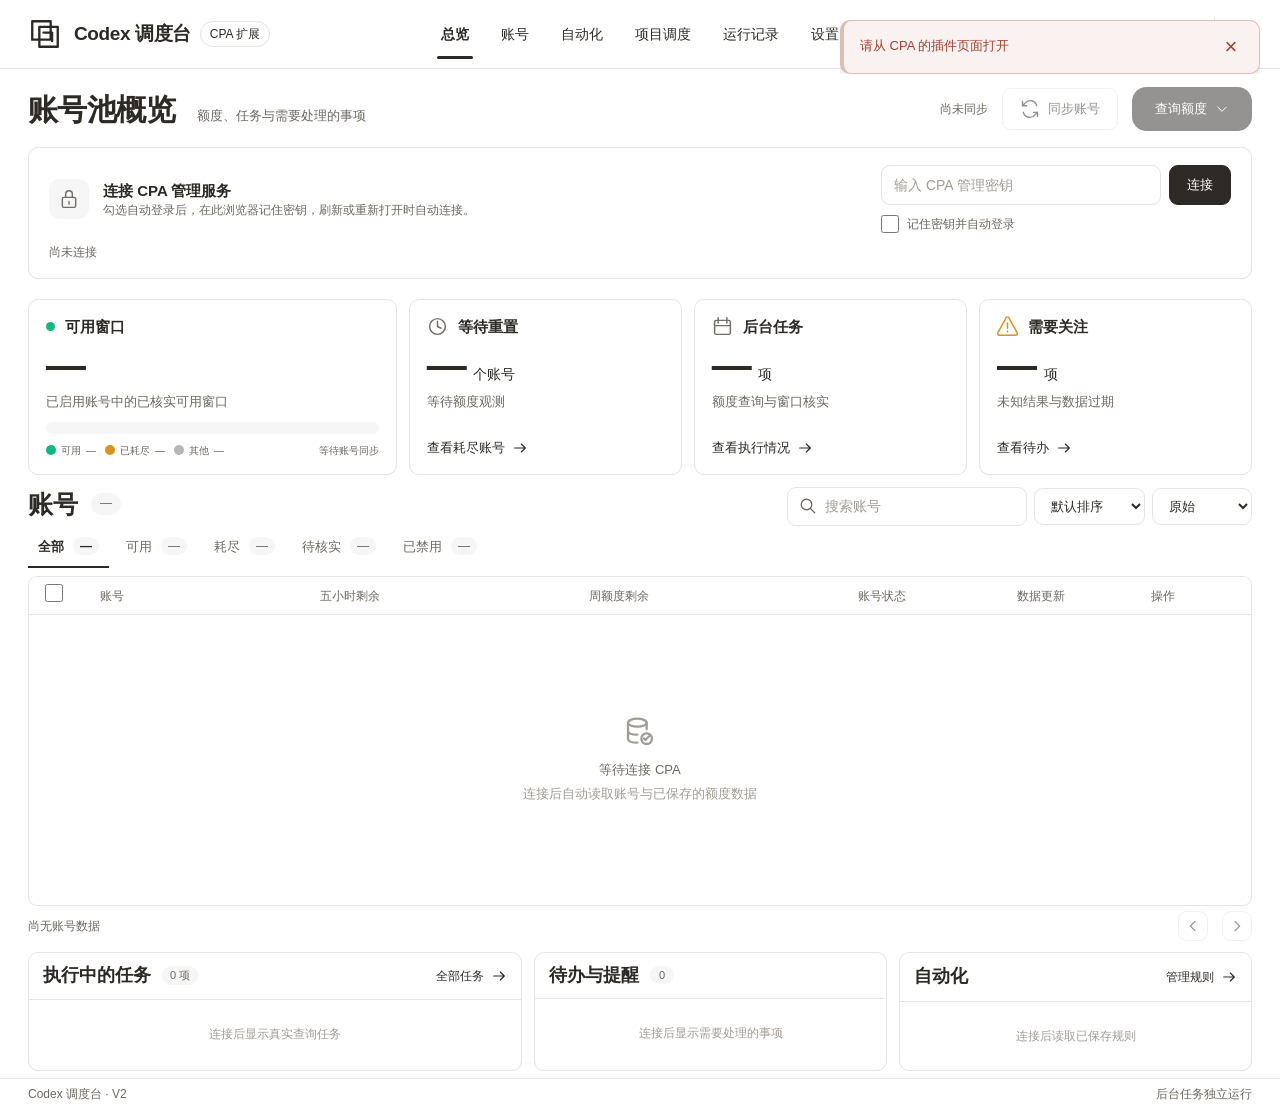
==== commit 3864dece: "feat(v2): add auto-login and Codeman client integration; release rc.31" ====
--- a/internal/v2/daemon/web/index.html
+++ b/internal/v2/daemon/web/index.html
@@ -47,8 +47,8 @@
 <button class="button button-primary" data-action="batch" disabled="" id="header-query" type="button">查询额度<svg aria-hidden="true" class="icon"><use href="#icon-chevron"></use></svg></button></div>
 </header><nav aria-label="自动化页面" class="sub-navigation" hidden="" id="automation-navigation"><button data-page="query" type="button">额度查询</button><button data-page="wake" type="button">窗口唤醒</button><button data-page="cards" type="button">重置卡</button><button data-page="models" type="button">模型与提示词</button></nav><nav aria-label="运行记录页面" class="sub-navigation" hidden="" id="records-navigation"><button data-record-page="users" type="button">用户请求</button><button data-record-page="plugin" type="button">插件调用</button><button data-record-page="analysis" type="button">分流分析</button><button data-record-page="tasks" type="button">任务记录</button></nav>
 <section aria-labelledby="login-title" class="login-card card" id="login-section">
-<div class="login-intro"><span class="login-icon"><svg aria-hidden="true" class="icon"><use href="#icon-lock"></use></svg></span><div><h2 id="login-title">连接 CPA 管理服务</h2><p>使用管理密钥读取真实数据，密钥仅保留在当前页面内存中。</p></div></div>
-<div class="login-controls"><label class="sr-only" for="key">CPA 管理密钥</label><input autocomplete="off" id="key" placeholder="输入 CPA 管理密钥" spellcheck="false" type="password"/><button class="button button-primary" id="connect" type="button">连接</button></div>
+<div class="login-intro"><span class="login-icon"><svg aria-hidden="true" class="icon"><use href="#icon-lock"></use></svg></span><div><h2 id="login-title">连接 CPA 管理服务</h2><p id="auto-login-help">勾选自动登录后，在此浏览器记住密钥，刷新或重新打开时自动连接。</p></div></div>
+<div class="login-fields"><div class="login-controls"><label class="sr-only" for="key">CPA 管理密钥</label><input autocomplete="off" id="key" placeholder="输入 CPA 管理密钥" spellcheck="false" type="password"/><button class="button button-primary" id="connect" type="button">连接</button></div><label class="login-remember" for="auto-login"><input aria-describedby="auto-login-help" id="auto-login" type="checkbox"/>记住密钥并自动登录</label></div>
 <p class="connection-message" id="connection" role="status">尚未连接</p>
 </section>
 <p class="feedback feedback-error" hidden="" id="error" role="alert"></p>
--- a/internal/v2/daemon/web/panel.css
+++ b/internal/v2/daemon/web/panel.css
@@ -114,8 +114,10 @@
 .login-icon { display:grid; place-items:center; width:40px; height:40px; color:var(--primary-active); background:var(--bg-tertiary); border-radius:10px; }
 .login-intro h2 { font-size:15px; }
 .login-intro p,.connection-message { color:var(--text-secondary); font-size:12px; }
-.login-controls { display:flex; flex:0 1 350px; gap:8px; }
+.login-fields { flex:0 1 350px; min-width:0; }
+.login-controls { display:flex; gap:8px; }
 .login-controls input { width:100%; min-width:0; }
+.login-remember { display:flex; align-items:center; gap:8px; margin-top:10px; color:var(--text-secondary); font-size:12px; cursor:pointer; }
 .connection-message { width:100%; }
 .feedback { margin-bottom:14px; padding:12px 16px; border:1px solid var(--border-color); border-radius:9px; font-size:13px; }
 .feedback-error { color:var(--error-text); background:var(--error-soft); border-color:var(--error-border); }
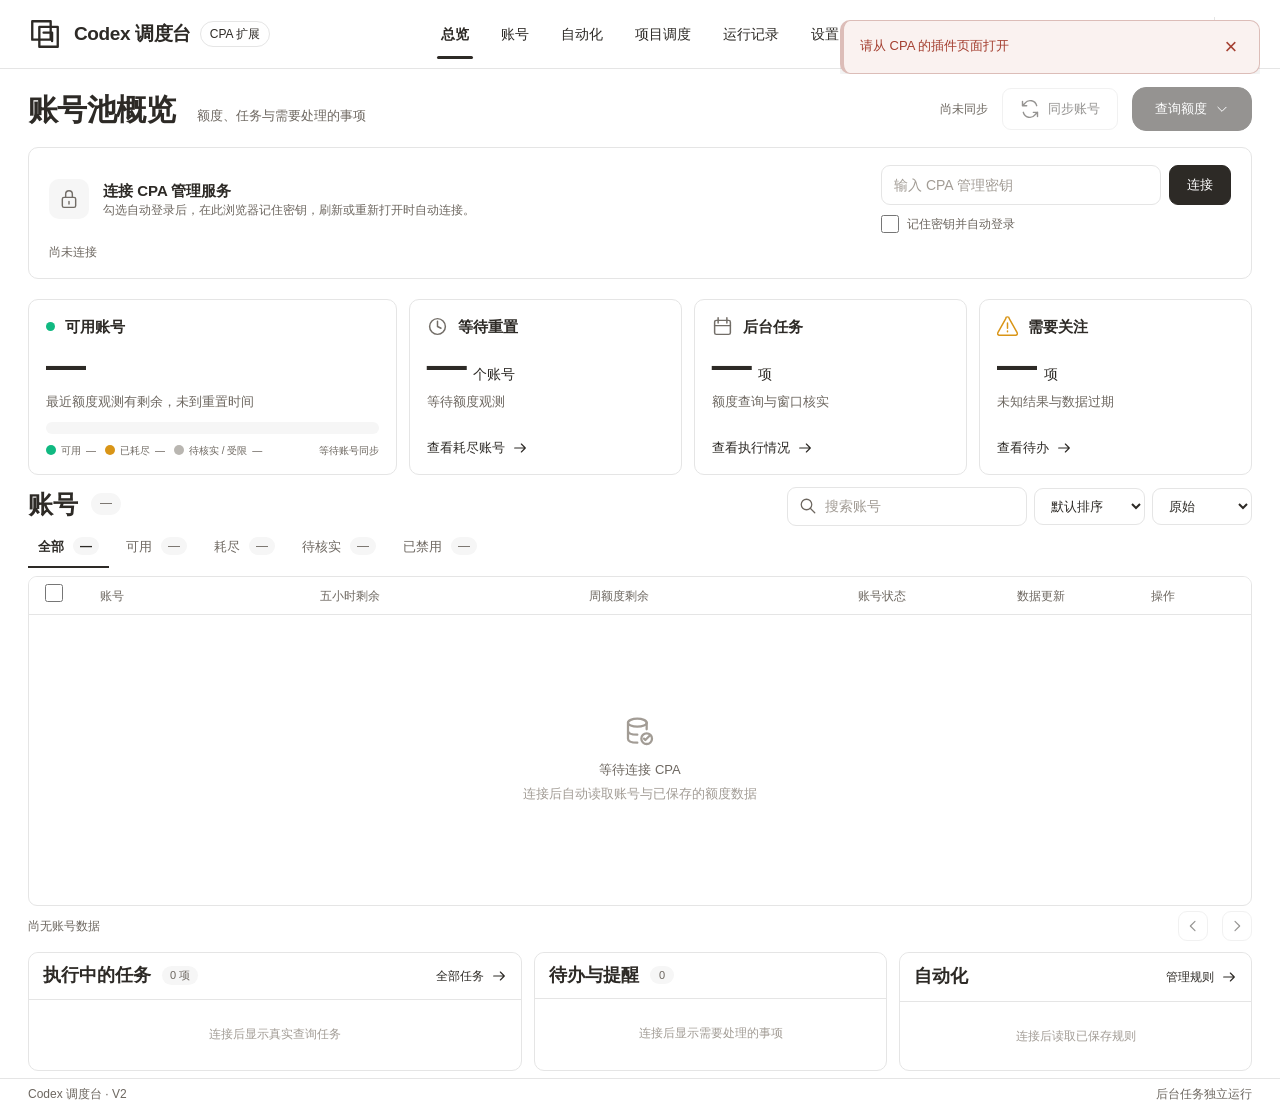
==== commit b7ac7e0f: "fix(v2): resolve callers and use CPA HTTP for reset cards; release rc.32" ====
--- a/internal/v2/daemon/web/index.html
+++ b/internal/v2/daemon/web/index.html
@@ -54,7 +54,7 @@
 <p class="feedback feedback-error" hidden="" id="error" role="alert"></p>
 <p class="feedback feedback-notice" hidden="" id="notice" role="status"></p>
 <section aria-label="运行总览" data-view="overview">
-<div class="metrics"><article class="metric-card card capacity-card"><h2><span class="status-dot available-dot"></span>可用窗口</h2><div class="metric-copy"><strong class="metric-value" id="metric-capacity">—</strong></div><p>已启用账号中的已核实可用窗口</p><div aria-hidden="true" class="capacity-bar" id="capacity-bar"><span id="capacity-bar-available"></span><span id="capacity-bar-exhausted"></span><span id="capacity-bar-unknown"></span></div><div class="capacity-legend"><span><i class="available-dot"></i>可用 <b id="capacity-available">—</b></span><span><i class="attention-dot"></i>已耗尽 <b id="capacity-exhausted">—</b></span><span><i></i>其他 <b id="capacity-unknown">—</b></span><span class="capacity-pool" id="capacity-pool">等待账号同步</span></div></article><article class="metric-card card"><h2><svg aria-hidden="true" class="icon"><use href="#icon-clock"></use></svg>等待重置</h2><div class="metric-copy"><strong class="metric-value" id="metric-resetting">—</strong><span class="metric-unit">个账号</span></div><p id="metric-resetting-detail">等待额度观测</p><button class="text-button metric-link" data-page="accounts" type="button">查看耗尽账号<svg aria-hidden="true" class="icon"><use href="#icon-arrow"></use></svg></button></article><article class="metric-card card"><h2><svg aria-hidden="true" class="icon"><use href="#icon-calendar"></use></svg>后台任务</h2><div class="metric-copy"><strong class="metric-value" id="metric-running">—</strong><span class="metric-unit">项</span></div><p id="metric-running-detail">额度查询与窗口核实</p><button class="text-button metric-link" data-page="history" type="button">查看执行情况<svg aria-hidden="true" class="icon"><use href="#icon-arrow"></use></svg></button></article><article class="metric-card card"><h2><svg aria-hidden="true" class="icon"><use href="#icon-warning"></use></svg>需要关注</h2><div class="metric-copy"><strong class="metric-value" id="metric-attention">—</strong><span class="metric-unit">项</span></div><p id="metric-attention-detail">未知结果与数据过期</p><button class="text-button metric-link" data-page="diagnostics" type="button">查看待办<svg aria-hidden="true" class="icon"><use href="#icon-arrow"></use></svg></button></article></div><div aria-hidden="true" class="sr-only" id="legacy-overview-metrics"><strong class="metric-value metric-state" id="metric-status">未连接</strong><p id="metric-status-detail">连接后读取后台状态</p><strong class="metric-value" id="metric-total">—</strong><p id="metric-total-detail">等待 CPA 账号同步</p><p id="metric-capacity-detail">当前可用账号</p><strong class="metric-value" id="metric-errors">—</strong><span id="metric-errors-detail">查看诊断详情</span></div>
+<div class="metrics"><article class="metric-card card capacity-card"><h2><span class="status-dot available-dot"></span>可用账号</h2><div class="metric-copy"><strong class="metric-value" id="metric-capacity">—</strong></div><p>最近额度观测有剩余，未到重置时间</p><div aria-hidden="true" class="capacity-bar" id="capacity-bar"><span id="capacity-bar-available"></span><span id="capacity-bar-exhausted"></span><span id="capacity-bar-unknown"></span></div><div class="capacity-legend"><span><i class="available-dot"></i>可用 <b id="capacity-available">—</b></span><span><i class="attention-dot"></i>已耗尽 <b id="capacity-exhausted">—</b></span><span><i></i>待核实 / 受限 <b id="capacity-unknown">—</b></span><span class="capacity-pool" id="capacity-pool">等待账号同步</span></div></article><article class="metric-card card"><h2><svg aria-hidden="true" class="icon"><use href="#icon-clock"></use></svg>等待重置</h2><div class="metric-copy"><strong class="metric-value" id="metric-resetting">—</strong><span class="metric-unit">个账号</span></div><p id="metric-resetting-detail">等待额度观测</p><button class="text-button metric-link" data-page="accounts" type="button">查看耗尽账号<svg aria-hidden="true" class="icon"><use href="#icon-arrow"></use></svg></button></article><article class="metric-card card"><h2><svg aria-hidden="true" class="icon"><use href="#icon-calendar"></use></svg>后台任务</h2><div class="metric-copy"><strong class="metric-value" id="metric-running">—</strong><span class="metric-unit">项</span></div><p id="metric-running-detail">额度查询与窗口核实</p><button class="text-button metric-link" data-page="history" type="button">查看执行情况<svg aria-hidden="true" class="icon"><use href="#icon-arrow"></use></svg></button></article><article class="metric-card card"><h2><svg aria-hidden="true" class="icon"><use href="#icon-warning"></use></svg>需要关注</h2><div class="metric-copy"><strong class="metric-value" id="metric-attention">—</strong><span class="metric-unit">项</span></div><p id="metric-attention-detail">未知结果与数据过期</p><button class="text-button metric-link" data-page="diagnostics" type="button">查看待办<svg aria-hidden="true" class="icon"><use href="#icon-arrow"></use></svg></button></article></div><div aria-hidden="true" class="sr-only" id="legacy-overview-metrics"><strong class="metric-value metric-state" id="metric-status">未连接</strong><p id="metric-status-detail">连接后读取后台状态</p><strong class="metric-value" id="metric-total">—</strong><p id="metric-total-detail">等待 CPA 账号同步</p><p id="metric-capacity-detail">当前可用账号</p><strong class="metric-value" id="metric-errors">—</strong><span id="metric-errors-detail">查看诊断详情</span></div>
 <div class="account-slot" id="overview-account-slot">
 <section aria-labelledby="accounts-title" class="account-card card" id="account-card">
 <div class="account-toolbar"><div class="account-heading"><h2 id="accounts-title">账号</h2><span class="count-badge" id="accounts-count">—</span></div></div><div class="account-filterbar"><div aria-label="账号状态筛选" class="count-tabs" id="account-state-tabs" role="group"><button aria-pressed="true" data-account-filter="all" type="button">全部<span data-account-count="all">—</span></button><button aria-pressed="false" data-account-filter="available" type="button">可用<span data-account-count="available">—</span></button><button aria-pressed="false" data-account-filter="quota_exhausted" type="button">耗尽<span data-account-count="quota_exhausted">—</span></button><button aria-pressed="false" data-account-filter="attention" type="button">待核实<span data-account-count="attention">—</span></button><button aria-pressed="false" data-account-filter="disabled" type="button">已禁用<span data-account-count="disabled">—</span></button></div><div class="account-actions"><div class="search-field"><svg aria-hidden="true" class="icon"><use href="#icon-search"></use></svg><label class="sr-only" for="accounts-search">搜索账号</label><input autocomplete="off" id="accounts-search" placeholder="搜索账号" type="search"/></div><select class="sr-only" id="accounts-filter"><option value="all">全部状态</option><option value="available">正常</option><option value="disabled">手动禁用</option><option value="unavailable">暂不可用</option><option value="quota_exhausted">额度耗尽</option><option value="quota_restricted">额度受限</option><option value="attention">需要关注</option></select><button class="button button-outline account-batch-button" disabled="" id="query" type="button">查询全部</button><label class="sr-only" for="accounts-sort">账号排序</label><select aria-label="账号排序" id="accounts-sort"><option value="default">默认排序</option><option value="name">账号名称</option><option value="five_hour">五小时剩余</option><option value="weekly">周额度剩余</option></select><div class="display-control"><label class="sr-only" for="display-mode">账号显示</label><select aria-describedby="display-help" id="display-mode"><option value="original">原始</option><option value="masked">打码</option><option value="alias">别称</option></select></div></div></div>
@@ -102,10 +102,12 @@
 <p class="field-help" id="routing-accounts-message" role="status">连接后只读加载账号，不查询上游额度。</p><div aria-hidden="true" class="routing-account-columns"><span></span><span>账号</span><span>五小时剩余</span><span>周额度剩余</span><span>状态</span></div><div class="routing-account-list" id="routing-account-list"></div>
 <div class="reset-footer"><p class="field-help" id="routing-account-page" role="status">尚未读取</p><div class="pagination"><button class="button button-outline" disabled="" id="routing-account-previous" type="button">上一页</button><button class="button button-outline" disabled="" id="routing-account-next" type="button">下一页</button></div></div>
 <p class="info-note">首选账号是软偏好；不可用时可回退其他可用账号。项目匹配不会改变已有会话绑定。</p><details class="scheduling-advanced" id="routing-text-editor"><summary>项目与客户端设置</summary><label class="field-label" for="routing-projects">项目首选账号</label><textarea id="routing-projects" placeholder="project-a = account-1, account-2" rows="3"></textarea><p class="field-help">每行“项目标识 = 账号 ID, 账号 ID”。同名项目保留目录；删除或重命名项目会移除对应目录映射。</p><section class="routing-installation-help"><h3>安装客户端并启动</h3><p class="field-help">Linux/macOS 使用以下命令安装或更新（Python 3.10+、curl，无需 sudo），默认安装到 ~/.local/bin。进入项目目录运行 cwr-codex；未加入 PATH 时可用 ~/.local/bin/cwr-codex。新版默认使用已记住的提供商 ID 或 cliproxyapi；提供商启动报错时可输入实际 ID 并记住，下次无需再填，--provider 仍可单次覆盖。客户端自动从 Git 项目根目录生成标识，无 Git 时使用启动目录，无需 projects.json。直接运行 codex 不额外添加项目头，启动器不读取 Codex 配置或切换提供商。已有手动 --project 及目录映射仍优先生效。</p><pre class="routing-command">curl -fSL -H 'Cache-Control: no-cache' https://raw.githubusercontent.com/JayConstruct/codex-window-refresh/main/scripts/install-client.sh -o /tmp/cwr-client-install.sh &amp;&amp; bash /tmp/cwr-client-install.sh
-cwr-codex</pre></section><span class="field-help" id="routing-map-message" role="status">可导入现有 projects.json，匹配完成后保存设置。</span></details></section></div><section class="card editor-card"><div class="card-heading"><h2>会话与分配策略</h2></div><div class="card-body strategy-fields"><div class="strategy-main-fields"><label class="switch-row"><span>子代理继承父会话账号</span><input class="switch" id="routing-subagent" type="checkbox"/></label><div class="strategy-field"><label class="field-label" for="routing-rebind">失败后的重绑定条件</label><select id="routing-rebind"><option value="quota">额度耗尽或认证失效时重绑定</option><option value="any">额度、认证或临时上游故障时重绑定</option></select></div><div class="strategy-field"><label class="field-label" for="routing-session">会话空闲失效（秒）</label><input id="routing-session" max="86400" min="1" required="" type="number"/></div><div class="strategy-field"><label class="field-label" for="routing-cap">单账号并发上限</label><input id="routing-cap" max="128" min="1" required="" type="number"/></div></div><details class="scheduling-advanced" id="routing-advanced"><summary>更多调度参数</summary><label class="switch-row"><span>优先使用临近重置的账号</span><input class="switch" id="routing-reset" type="checkbox"/></label><div><label class="field-label" for="routing-age">额度最长有效时间（秒）</label><input id="routing-age" max="3600" min="5" required="" type="number"/></div><p class="field-help">插件调度开启后统一管理主会话、子代理和分支绑定。临时故障默认只为本次请求回退，保留原绑定；子代理失败不修改父会话。绑定账号并发满时返回繁忙。绑定仅保存在接入层内存，CPA 重启后重新分配。</p></details></div></section></section><section aria-label="重置卡" class="cards-rules-page" data-view="cards" hidden=""><section aria-labelledby="cards-title" class="cards-rule-editor"><section class="card reset-query-rule"><div class="card-heading"><h2 id="cards-title">详情查询</h2><label class="switch-row"><span>后台查询重置卡详情</span><input class="switch" id="cards-enabled" type="checkbox"/></label></div><div class="card-body"><div class="reset-rule-fields"><div><label class="field-label" for="cards-poll">查询间隔（秒）</label><input id="cards-poll" max="86400" min="60" required="" type="number"/></div></div><p class="field-help">卡片详情通过 Codex CLI 读取；临近到期时提前补读。</p><span class="planned-badge" id="cards-status">尚未读取</span></div></section><section class="card reset-consume-rule"><div class="card-heading"><h2>到期前自动使用</h2><label class="switch-row"><span>到期前自动使用</span><input aria-describedby="cards-dependency" class="switch" disabled="" id="cards-auto" type="checkbox"/></label></div><div class="card-body"><div class="reset-rule-fields"><div><label class="field-label" for="cards-expiry">关注到期范围（秒）</label><input id="cards-expiry" max="2592000" min="60" required="" type="number"/></div><div><label class="field-label" for="cards-used">额度已用达到（%）</label><input id="cards-used" max="100" min="1" required="" type="number"/></div><div><label class="field-label" for="cards-force">最晚尝试提前（秒）</label><input id="cards-force" max="2592000" min="1" required="" type="number"/></div></div><p class="field-help" id="cards-dependency">先开启详情查询，才能自动使用；关闭详情查询会同时关闭自动使用。</p><details class="scheduling-advanced" id="cards-advanced"><summary>查询与兑换说明</summary><p class="field-help">未知到期时间不自动兑换。临近自然重置的窗口不作为使用理由。最晚尝试兑换的提前量不能大于关注到期的时间范围。自动使用会兑换已有卡片，关闭网页后仍按已保存规则执行。</p></details></div></section></section></section></fieldset>
+cwr-codex</pre></section><span class="field-help" id="routing-map-message" role="status">可导入现有 projects.json，匹配完成后保存设置。</span></details></section></div><section class="card editor-card"><div class="card-heading"><h2>会话与分配策略</h2></div><div class="card-body strategy-fields"><div class="strategy-main-fields"><label class="switch-row"><span>子代理继承父会话账号</span><input class="switch" id="routing-subagent" type="checkbox"/></label><div class="strategy-field"><label class="field-label" for="routing-rebind">失败后的重绑定条件</label><select id="routing-rebind"><option value="quota">额度耗尽或认证失效时重绑定</option><option value="any">额度、认证或临时上游故障时重绑定</option></select></div><div class="strategy-field"><label class="field-label" for="routing-session">会话空闲失效（秒）</label><input id="routing-session" max="86400" min="1" required="" type="number"/></div><div class="strategy-field"><label class="field-label" for="routing-cap">单账号并发上限</label><input id="routing-cap" max="128" min="1" required="" type="number"/></div></div><details class="scheduling-advanced" id="routing-advanced"><summary>更多调度参数</summary><label class="switch-row"><span>优先使用临近重置的账号</span><input class="switch" id="routing-reset" type="checkbox"/></label><div><label class="field-label" for="routing-age">额度最长有效时间（秒）</label><input id="routing-age" max="3600" min="5" required="" type="number"/></div><p class="field-help">插件调度开启后统一管理主会话、子代理和分支绑定。临时故障默认只为本次请求回退，保留原绑定；子代理失败不修改父会话。绑定账号并发满时返回繁忙。绑定仅保存在接入层内存，CPA 重启后重新分配。</p></details></div></section></section><section aria-label="重置卡" class="cards-rules-page" data-view="cards" hidden=""><section aria-labelledby="cards-title" class="cards-rule-editor"><section class="card reset-query-rule"><div class="card-heading"><h2 id="cards-title">详情查询</h2><label class="switch-row"><span>有卡片时自动补全详情</span><input class="switch" id="cards-enabled" type="checkbox"/></label></div><div class="card-body"><p class="field-help">优先复用已有流量与额度查询中的卡片数量；数量变化时按需补全详情，不定时轮询。</p><span class="planned-badge" id="cards-status">尚未读取</span></div></section><section class="card reset-consume-rule"><div class="card-heading"><h2>到期前自动使用</h2><label class="switch-row"><span>到期前自动使用</span><input aria-describedby="cards-dependency" class="switch" disabled="" id="cards-auto" type="checkbox"/></label></div><div class="card-body"><div class="reset-rule-fields"><div><label class="field-label" for="cards-expiry">关注到期范围（秒）</label><input id="cards-expiry" max="2592000" min="60" required="" type="number"/></div><div><label class="field-label" for="cards-used">额度已用达到（%）</label><input id="cards-used" max="100" min="1" required="" type="number"/></div><div><label class="field-label" for="cards-force">最晚尝试提前（秒）</label><input id="cards-force" max="2592000" min="1" required="" type="number"/></div></div><p class="field-help" id="cards-dependency">先开启按需补全详情，才能自动使用；关闭按需补全会同时关闭自动使用。</p><details class="scheduling-advanced" id="cards-advanced"><summary>查询与兑换说明</summary><p class="field-help">未知到期时间不自动兑换。临近自然重置的窗口不作为使用理由。最晚尝试兑换的提前量不能大于关注到期的时间范围。自动使用会兑换已有卡片，关闭网页后仍按已保存规则执行。</p></details></div></section></section></section></fieldset>
 <section aria-labelledby="reset-records-title" class="card detail-card reset-records" data-view="cards" hidden="">
 <div class="card-heading"><h2 id="reset-records-title">重置卡与兑换记录</h2><button class="text-button" disabled="" id="reset-refresh" type="button">刷新记录</button></div>
-<p class="field-help">展示已观测的账号及最近 100 条以内的兑换记录。刷新只读取后台记录，不查询上游、不兑换卡片。</p>
+<p class="field-help">展示账号卡片信息及最近 100 条以内的兑换记录。“刷新记录”只读取本地记录；“查询卡片数量”通过 CPA 发起一次额度查询，不依赖 CLI、不发送模型请求，也不兑换卡片。</p>
+<p class="field-help" id="reset-runtime-message" role="status">卡片数量优先复用已有观测；缺少数据时可按账号手动查询。</p>
+<details class="advanced-details"><summary>配置重置卡运行环境</summary><p class="field-help">默认通过 CPA 的 HTTP 通道读取上游卡片详情和兑换，不需要安装 Codex CLI。账号代理优先，无单独代理时继承 CPA 全局代理；设置变更需保存后生效。只有显式传入 --codex-binary 才使用 CLI 兼容通道。刷新记录只读本地数据，不查询或兑换上游卡片。</p></details>
 <div class="reset-toolbar">
 <div aria-label="记录类型" class="reset-tabs" role="group"><button aria-pressed="true" id="reset-tab-cards" type="button">卡片概况</button><button aria-pressed="false" id="reset-tab-attempts" type="button">兑换记录</button></div>
 <label class="sr-only" for="reset-search">搜索账号或卡片标识</label><input autocomplete="off" id="reset-search" placeholder="搜索账号或卡片标识" type="search"/>
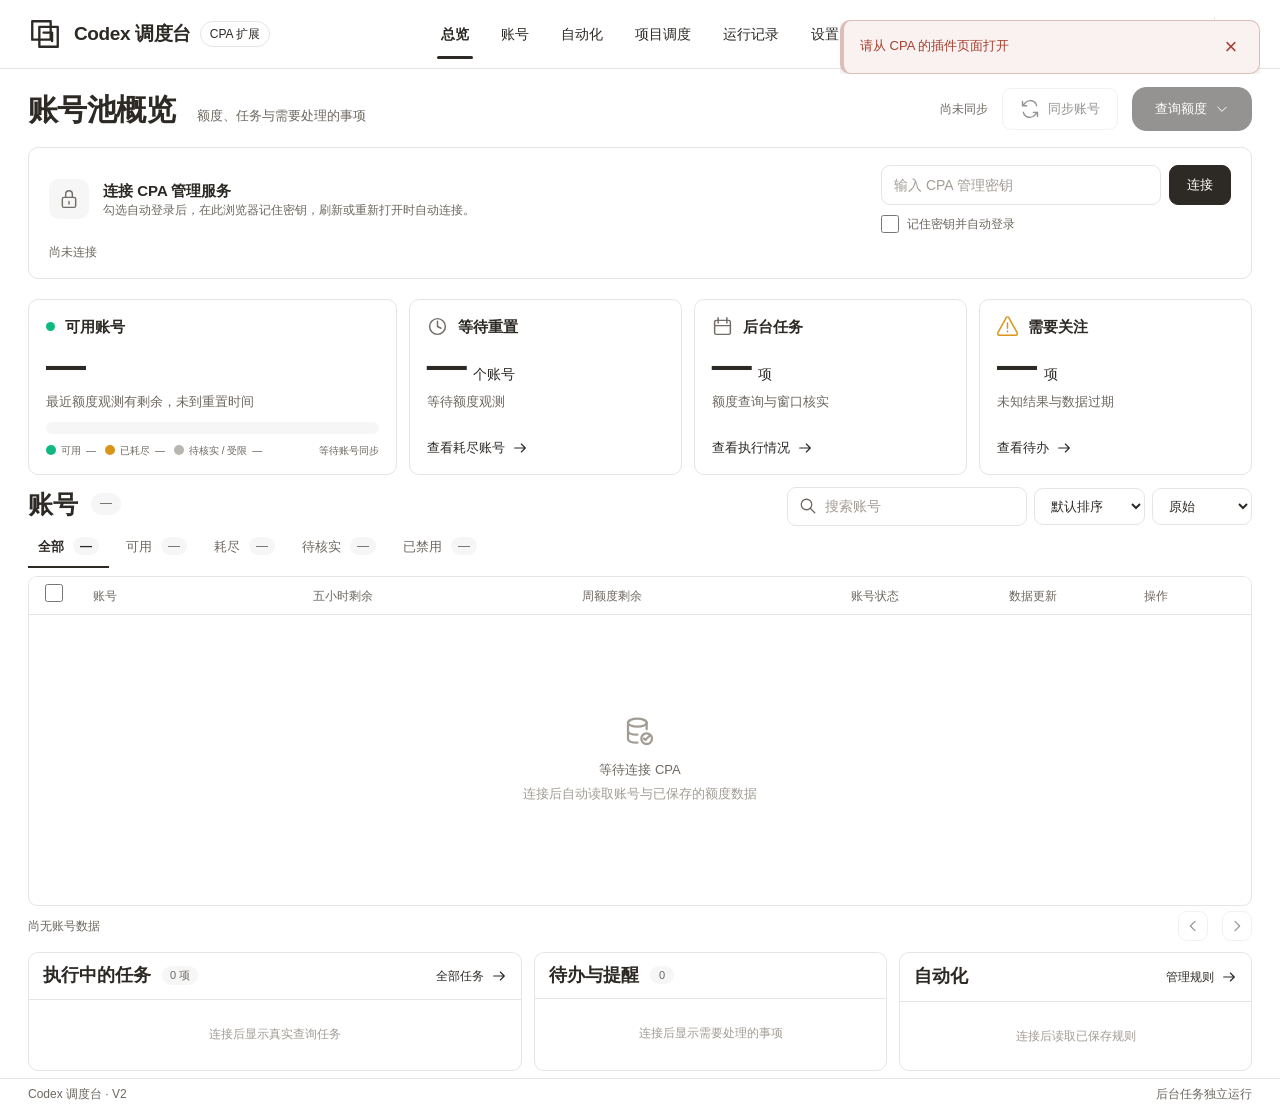
==== commit 7df5e35e: "feat(v2): parallelize wakeups and manage caller keys; release rc.36" ====
--- a/internal/v2/daemon/web/index.html
+++ b/internal/v2/daemon/web/index.html
@@ -168,6 +168,9 @@
 <dialog aria-labelledby="account-alias-title" class="quick-wake-dialog" hidden="" id="account-alias-dialog">
 <form id="account-alias-form" novalidate=""><h2 id="account-alias-title">编辑浏览器别称</h2><p class="quick-wake-account" id="account-alias-account"></p><label class="field-label" for="account-alias-value">别称（留空恢复打码）</label><input aria-describedby="account-alias-help" autocomplete="off" id="account-alias-value" maxlength="80" type="text"/><p class="field-help" id="account-alias-help">只保存在此浏览器、此 CPA 地址的显示偏好中，映射真实账号 ID；不改 CPA 文件名、身份、后台历史或日志。</p><p class="field-help" id="account-alias-message" role="status"></p><div class="settings-actions"><button class="button button-primary" id="account-alias-save" type="submit">保存别称</button><button class="button button-outline" id="account-alias-cancel" type="button">取消</button></div></form>
 </dialog>
+<dialog aria-labelledby="caller-name-title" class="quick-wake-dialog" hidden="" id="caller-name-dialog">
+<form id="caller-name-form" novalidate=""><h2 id="caller-name-title">修改 API Key 名称</h2><p class="quick-wake-account" id="caller-name-key"></p><label class="field-label" for="caller-name-value">名称（留空清除名称）</label><input aria-describedby="caller-name-help caller-name-message" autocomplete="off" id="caller-name-value" maxlength="256" type="text"/><p class="field-help" id="caller-name-help">与此浏览器、此 CPA 地址下的管理中心共用名称；打码 Key 始终可见。</p><p class="field-help" id="caller-name-message" role="status"></p><div class="settings-actions"><button class="button button-primary" id="caller-name-save" type="submit">保存名称</button><button class="button button-outline" id="caller-name-cancel" type="button">取消</button></div></form>
+</dialog>
 <p hidden="" id="account-status-state-message" role="status"></p>
 <section aria-label="操作提示" class="toast-region" id="toast-region" tabindex="-1"><p hidden="" id="catalog-feedback"></p></section>
 <script src="presentation.js"></script><script src="records.js"></script><script src="panel.js"></script>
--- a/internal/v2/daemon/web/panel.css
+++ b/internal/v2/daemon/web/panel.css
@@ -230,7 +230,7 @@
 .accounts-table th:nth-child(3),.accounts-table th:nth-child(4) { width:22%; }
 .accounts-table th:nth-child(5) { width:13%; }
 .accounts-table th:nth-child(6) { width:11%; }
-.accounts-table th:last-child { width:100px; }
+.accounts-table th:last-child { width:330px; }
 .account-row:hover { background:color-mix(in srgb,var(--bg-primary) 60%,transparent); }
 .account-row[data-selected="true"],.account-row.selected { background:var(--bg-primary); box-shadow:inset 3px 0 var(--text-primary); }
 .account-name { min-width:130px; }
@@ -269,6 +269,7 @@
 .account-query:hover:not(:disabled) { background:var(--bg-tertiary); }
 .account-query:disabled { opacity:.45; }
 .account-buttons { display:flex; align-items:center; gap:8px; white-space:nowrap; }
+.account-buttons>.account-status-switch { min-width:120px; flex-shrink:0; }
 .accounts-table .query-pending { display:none; }
 .account-wake { color:var(--text-primary); }
 .account-footer { display:flex; align-items:center; justify-content:space-between; gap:14px; min-height:35px; padding:5px 0 0; color:var(--text-secondary); font-size:12px; }
--- a/internal/v2/daemon/web/records.css
+++ b/internal/v2/daemon/web/records.css
@@ -3,6 +3,9 @@
 .runtime-records button { cursor: pointer; }
 .runtime-records button:disabled { cursor: default; opacity: .5; }
 .runtime-records [hidden] { display: none !important; }
+.runtime-records .rr-key-metadata { grid-column: 1 / -1; }
+.runtime-records .rr-key-metadata dd { display: flex; flex-wrap: wrap; align-items: center; gap: 8px 12px; overflow-wrap: anywhere; }
+.runtime-records .rr-rename-caller { padding: 4px 8px; font-size: 12px; flex-shrink: 0; }
 .runtime-records .rr-icon { width: 18px; height: 18px; flex-shrink: 0; fill: none; stroke: currentColor; stroke-width: 1.7; stroke-linecap: round; stroke-linejoin: round; }
 .runtime-records .rr-filters { display: flex; align-items: center; gap: 10px; margin-bottom: 12px; }
 .runtime-records .rr-search { position: relative; display: flex; flex: 1.5 1 300px; align-items: center; min-width: 200px; }
